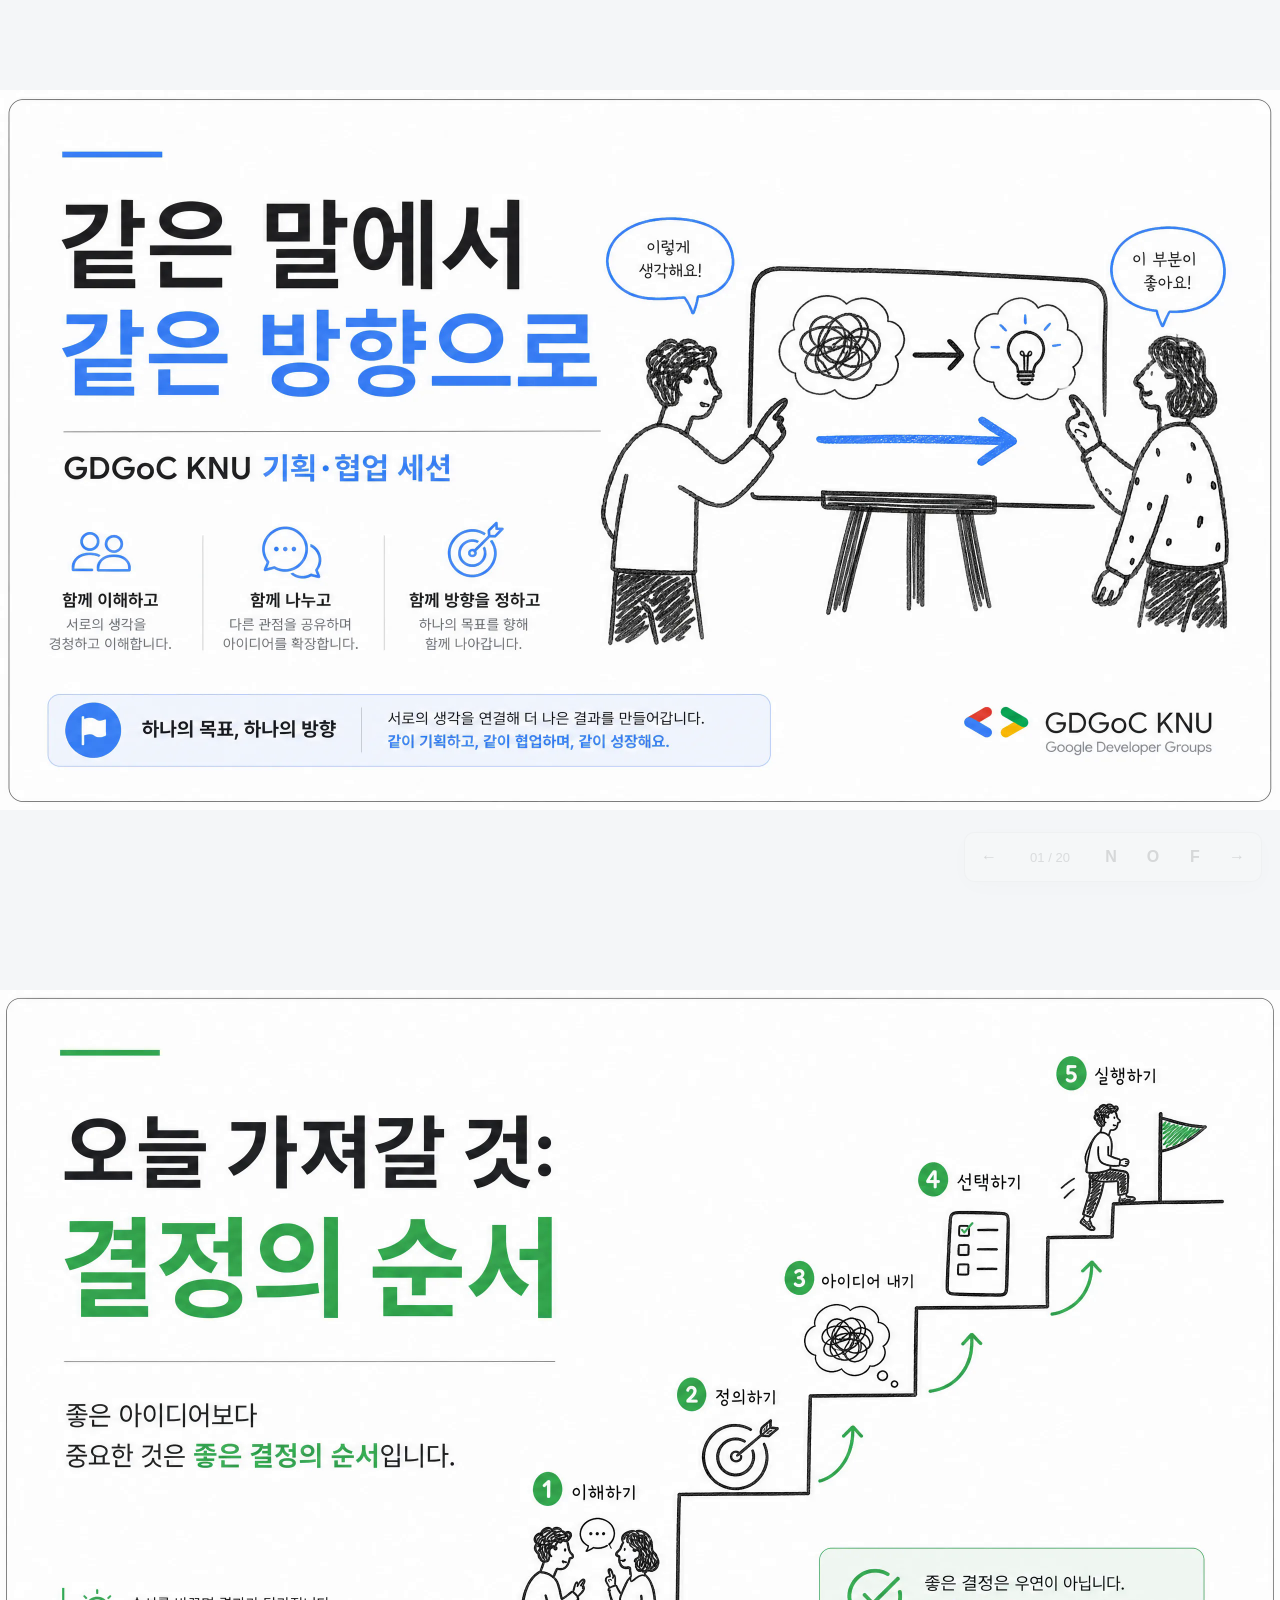
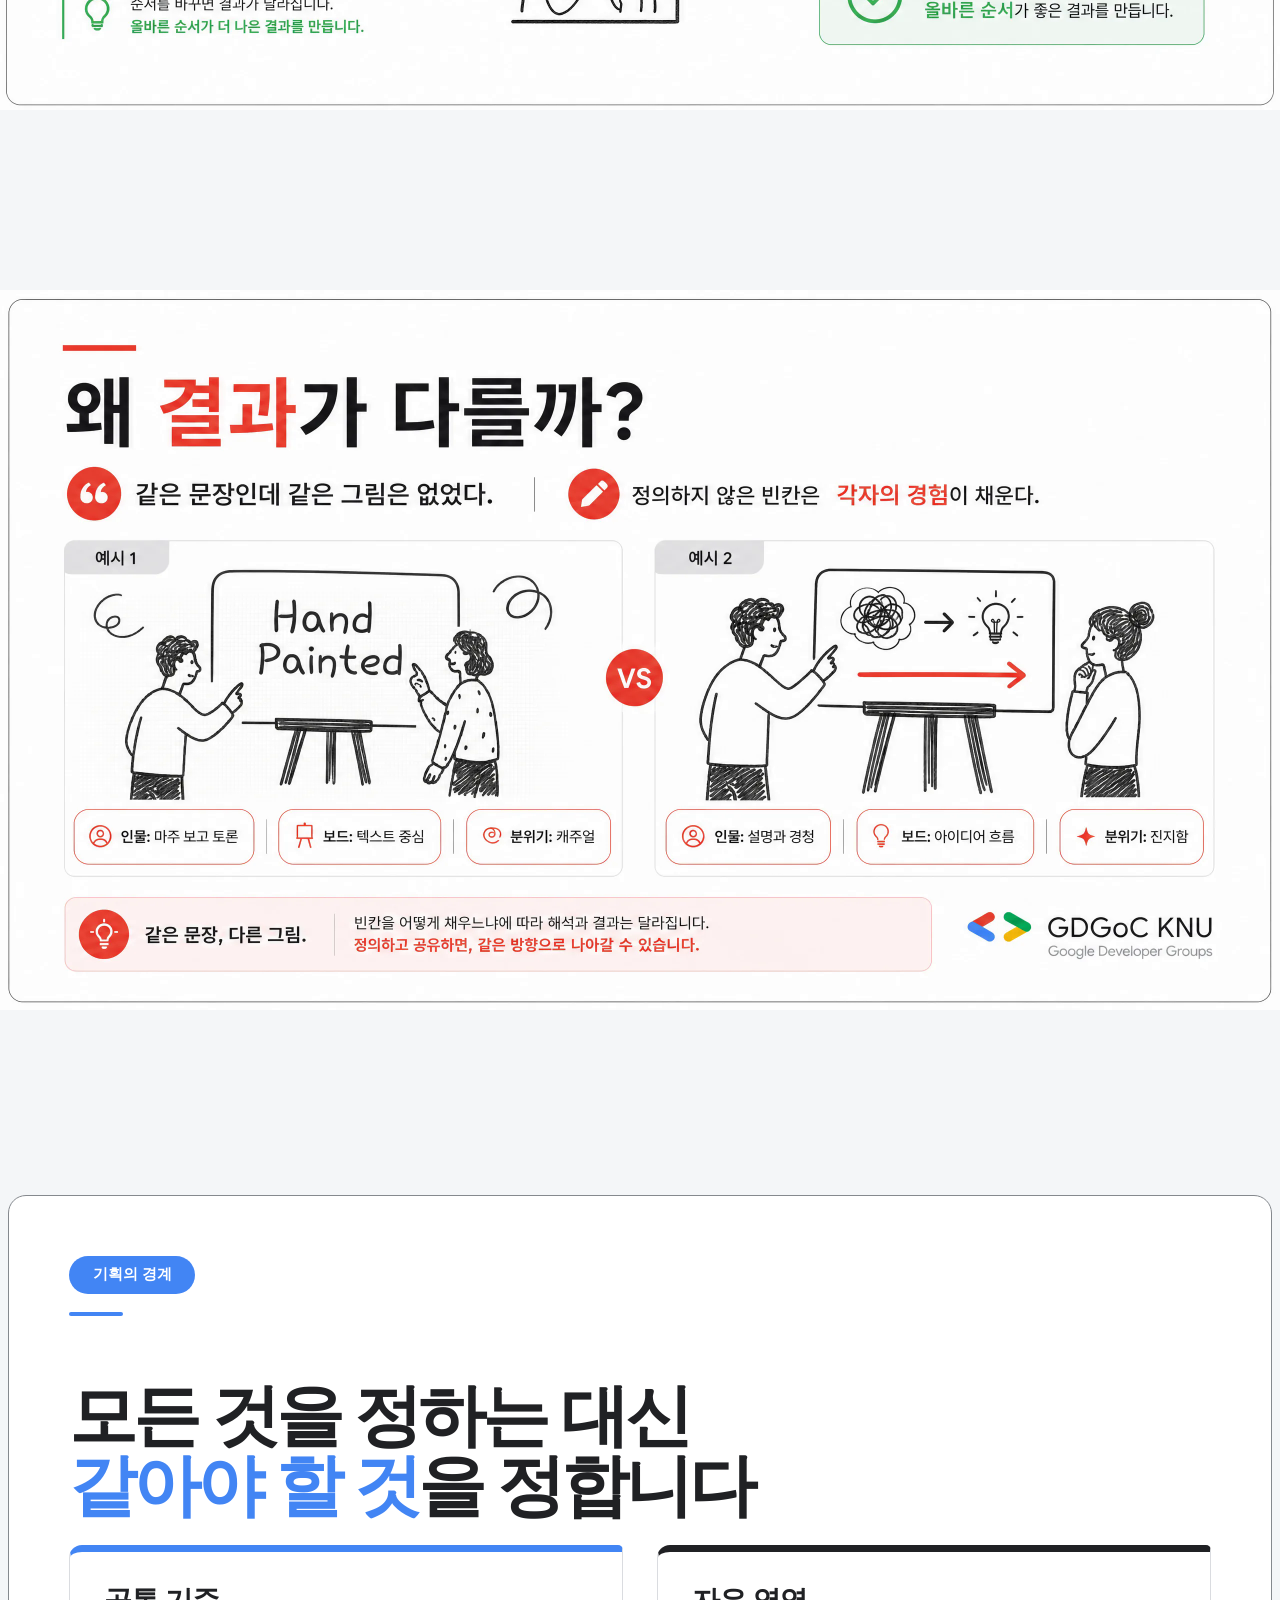
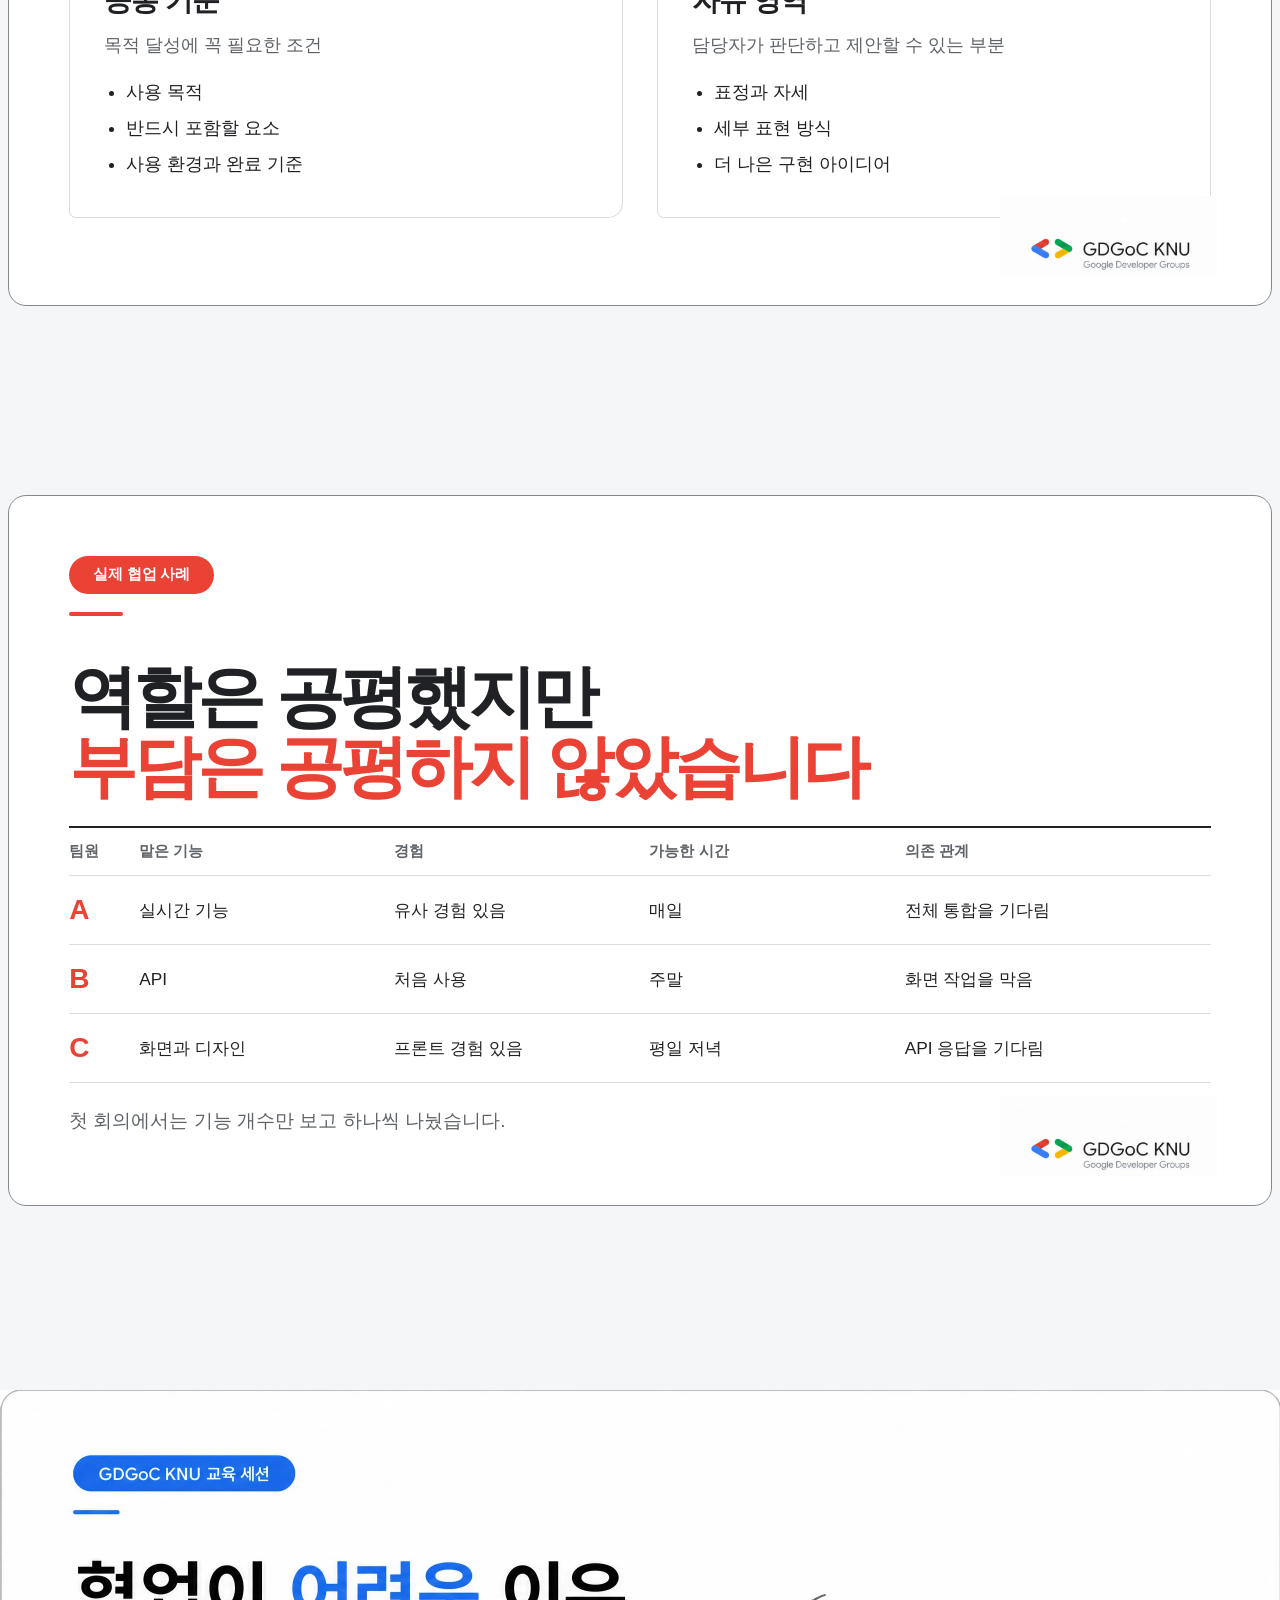
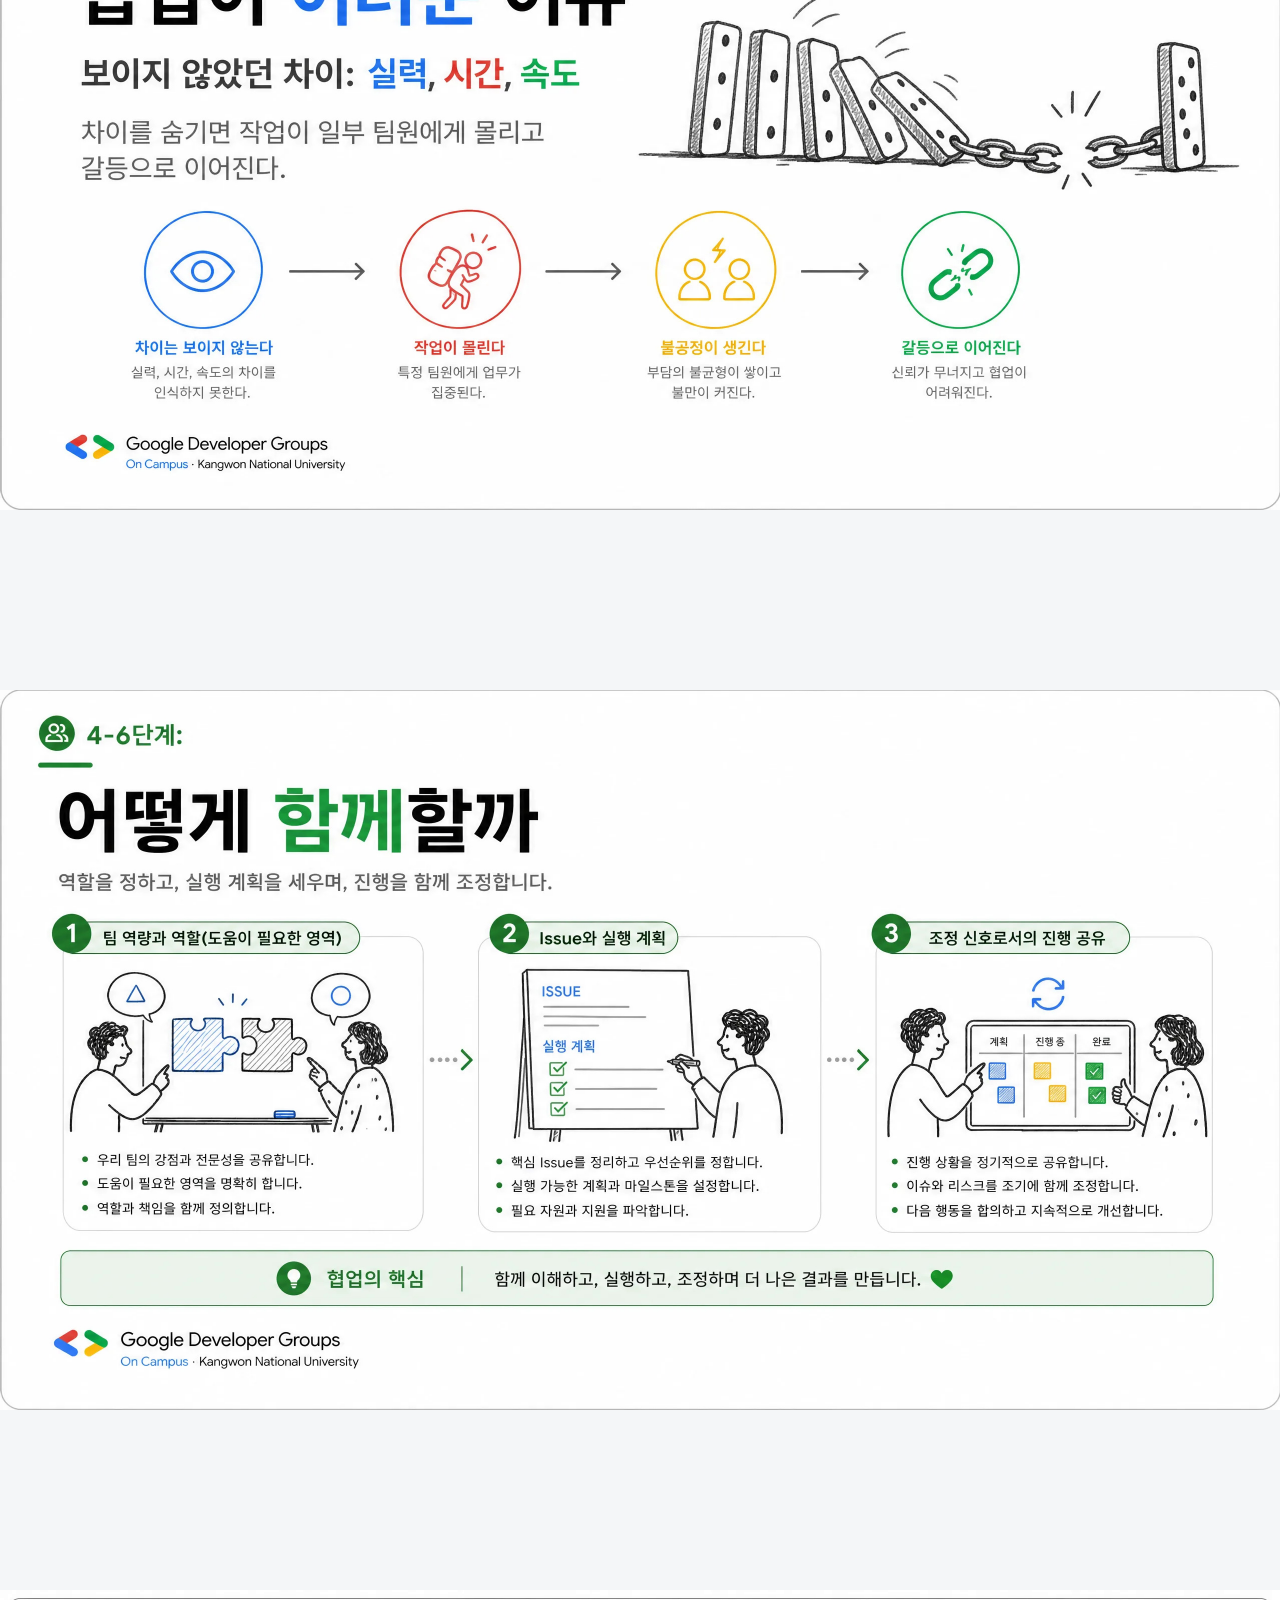
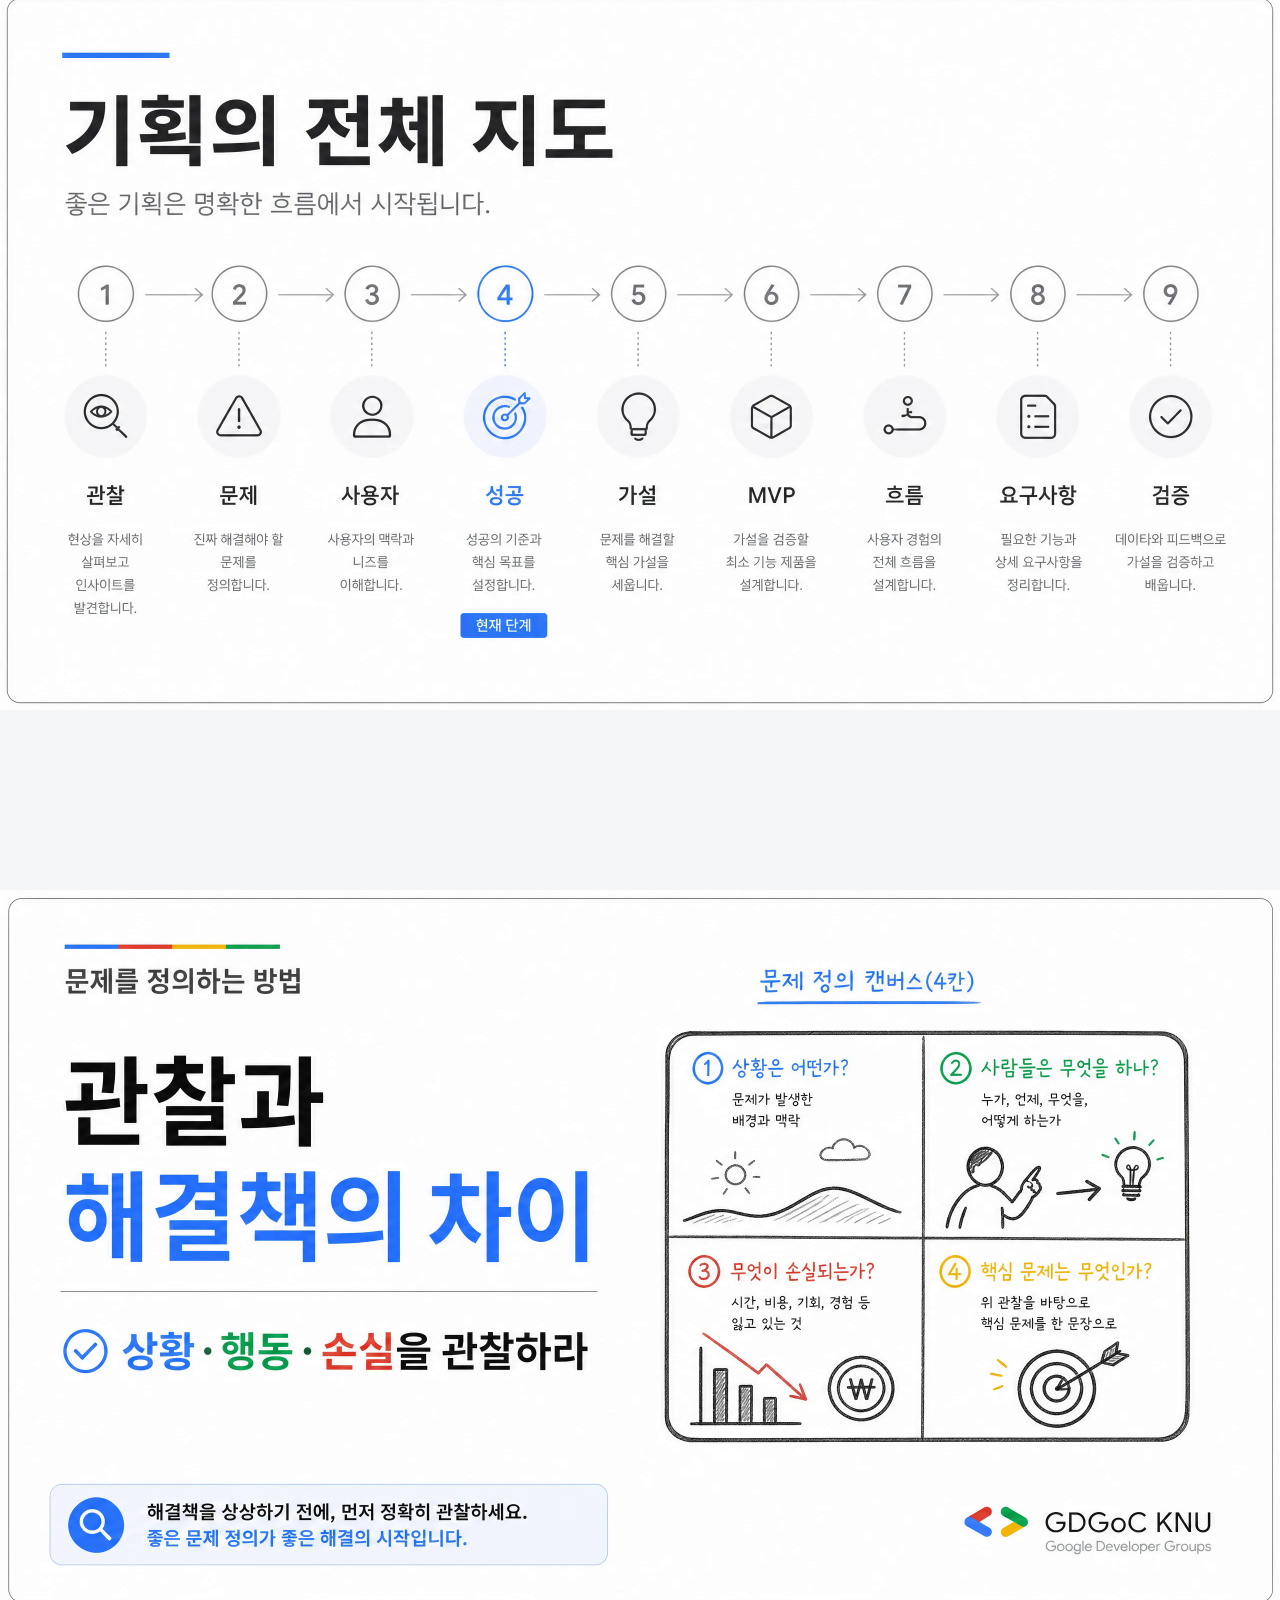
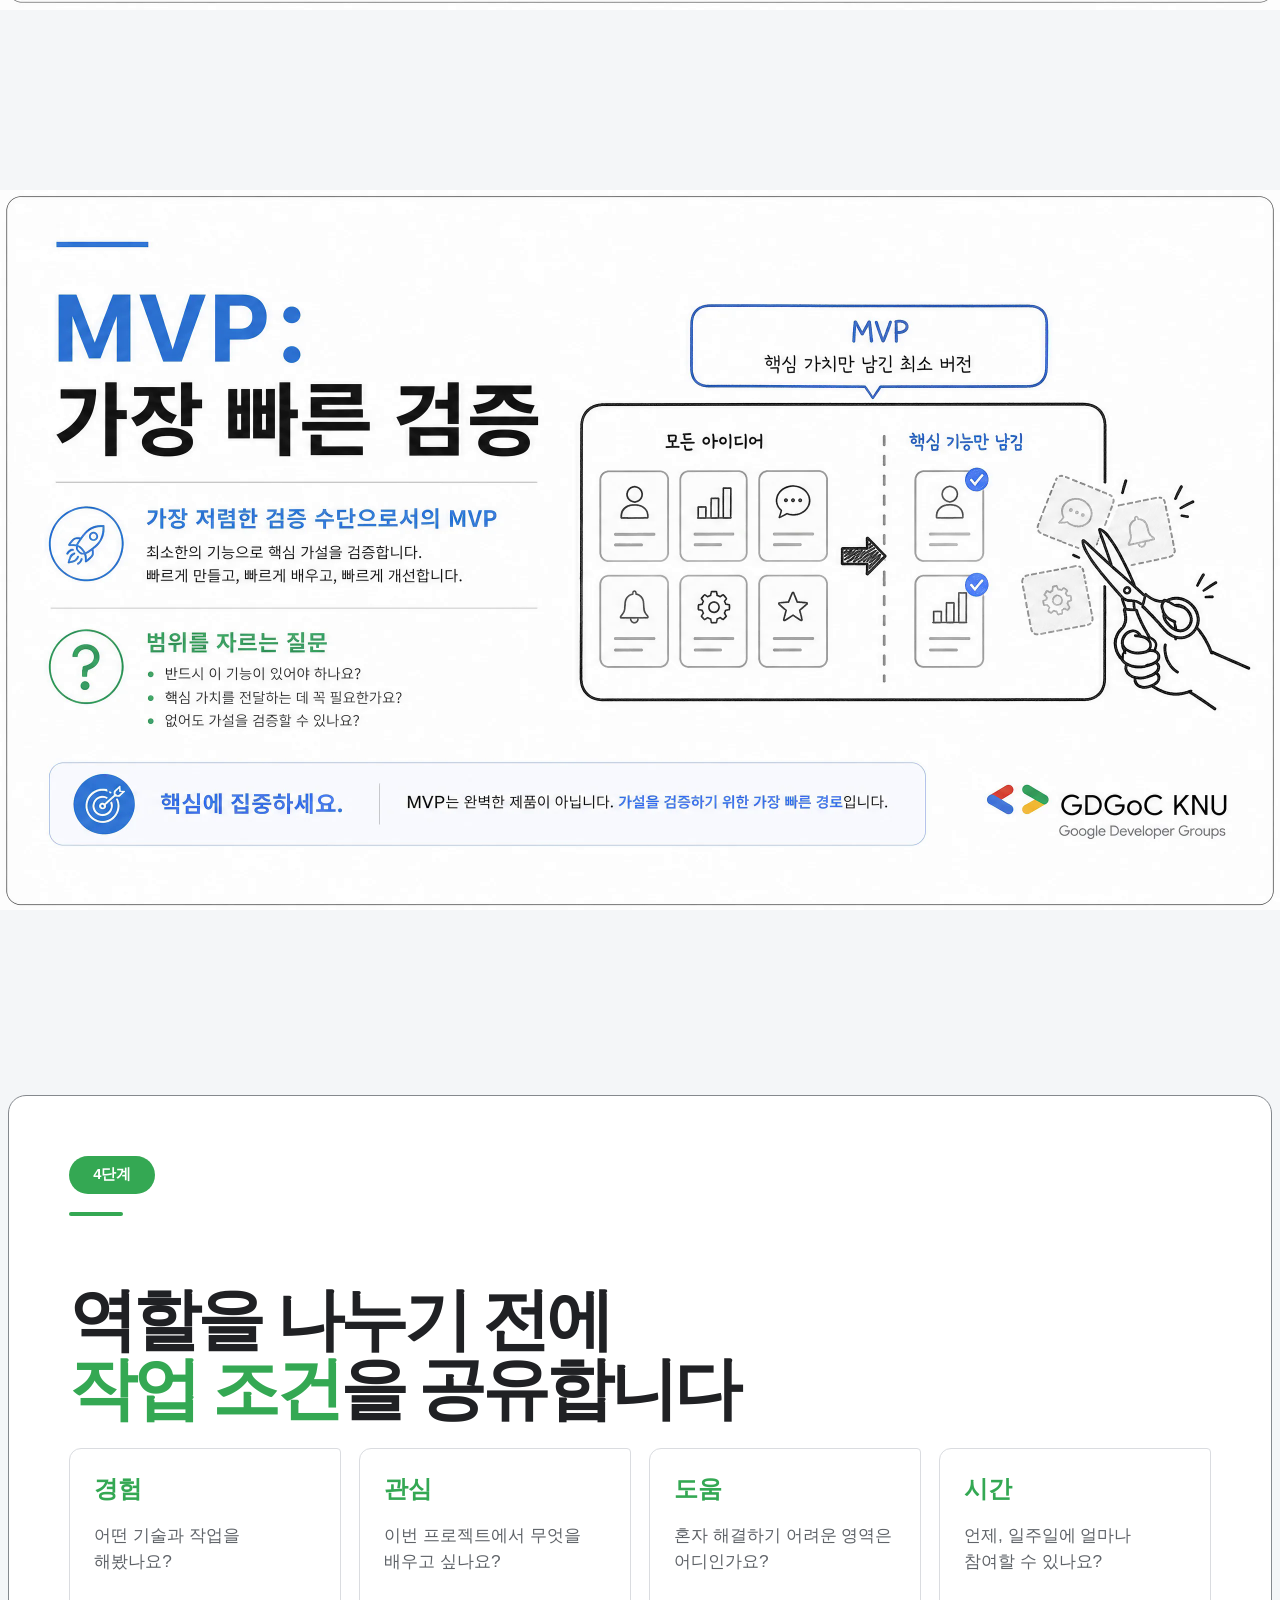
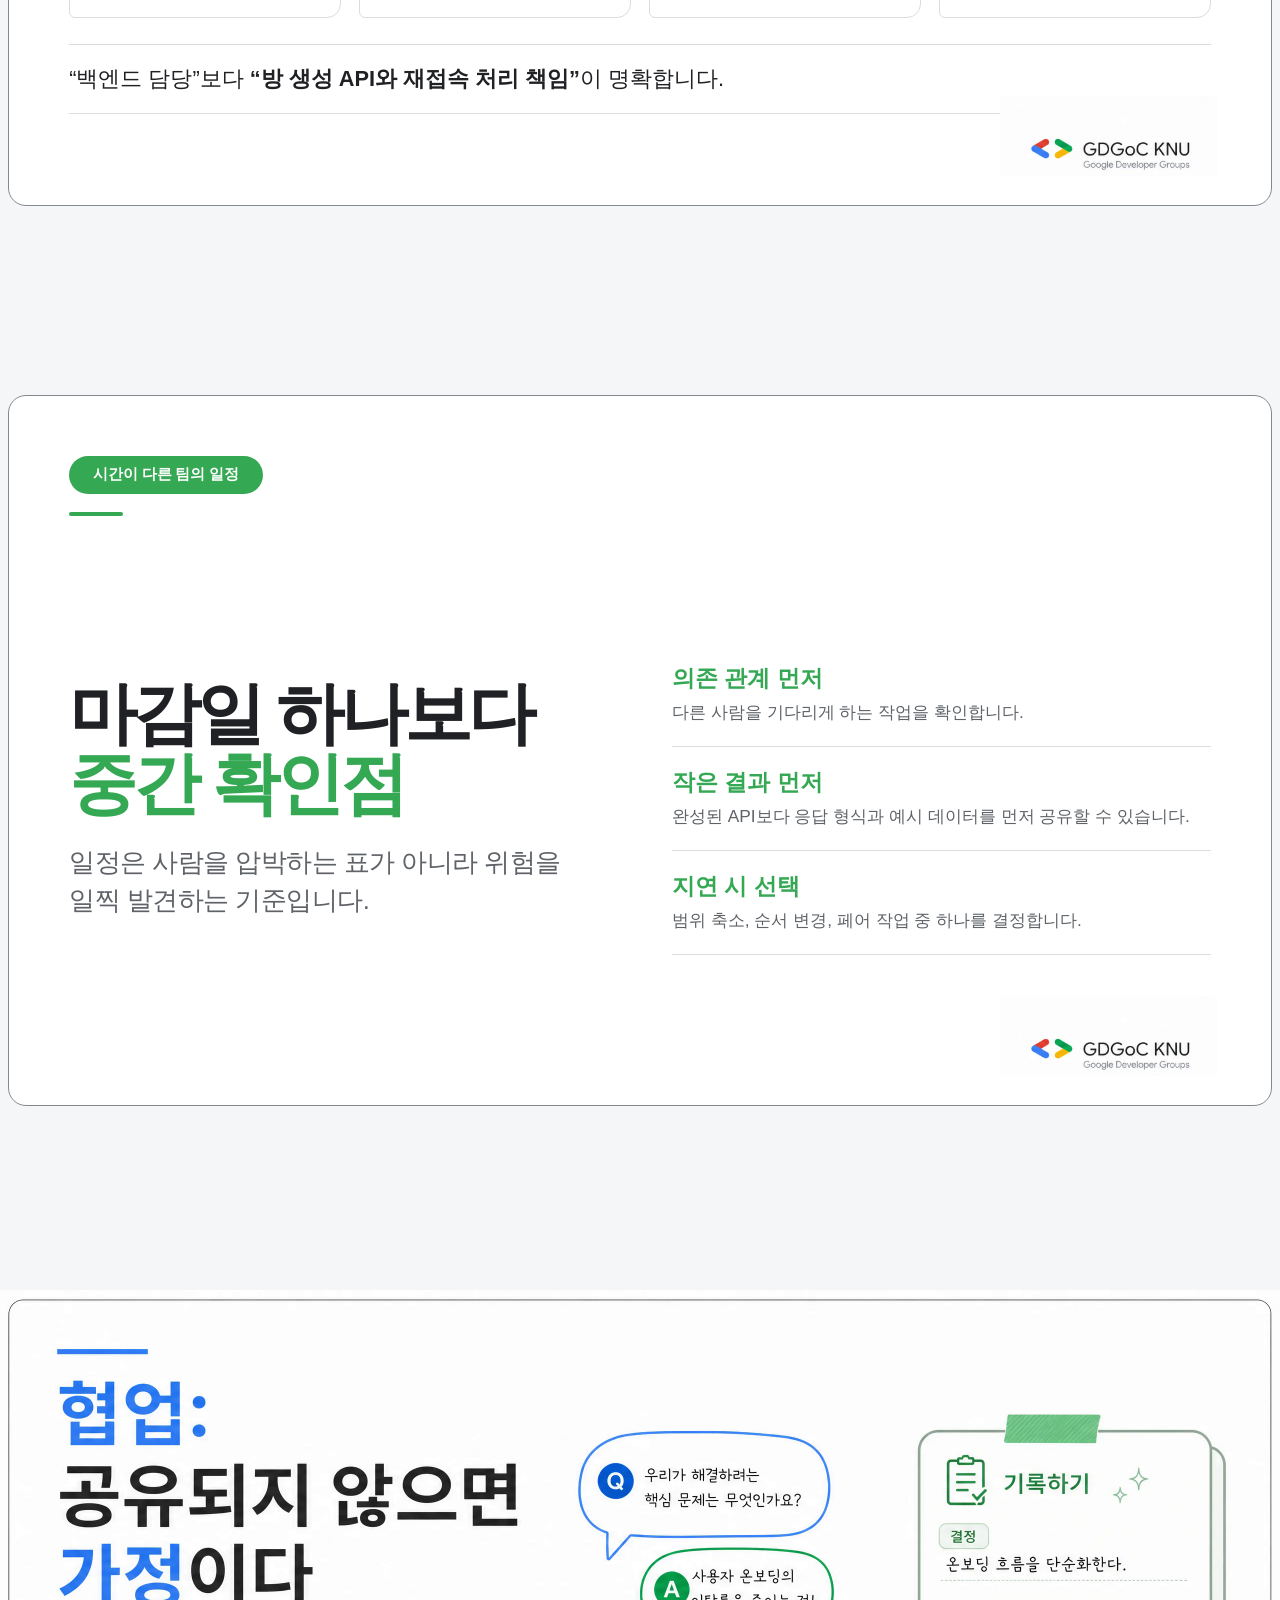
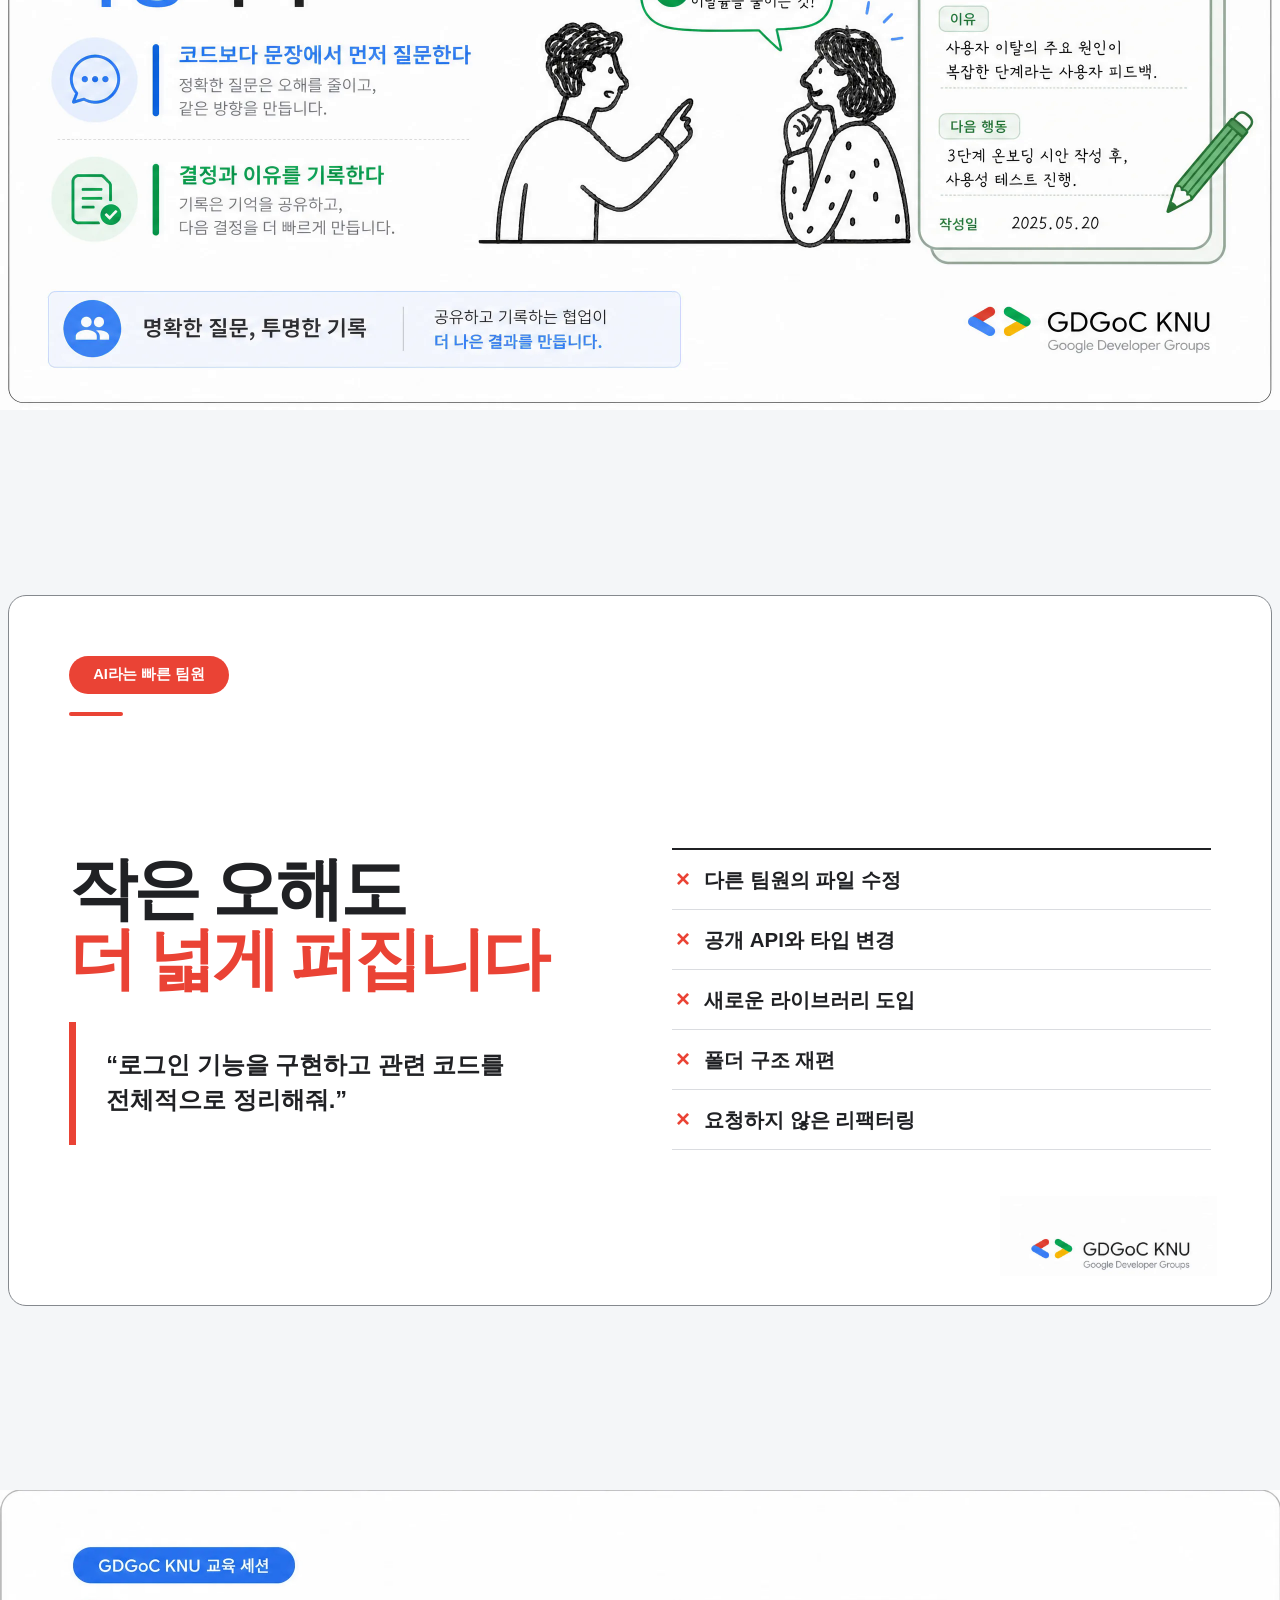
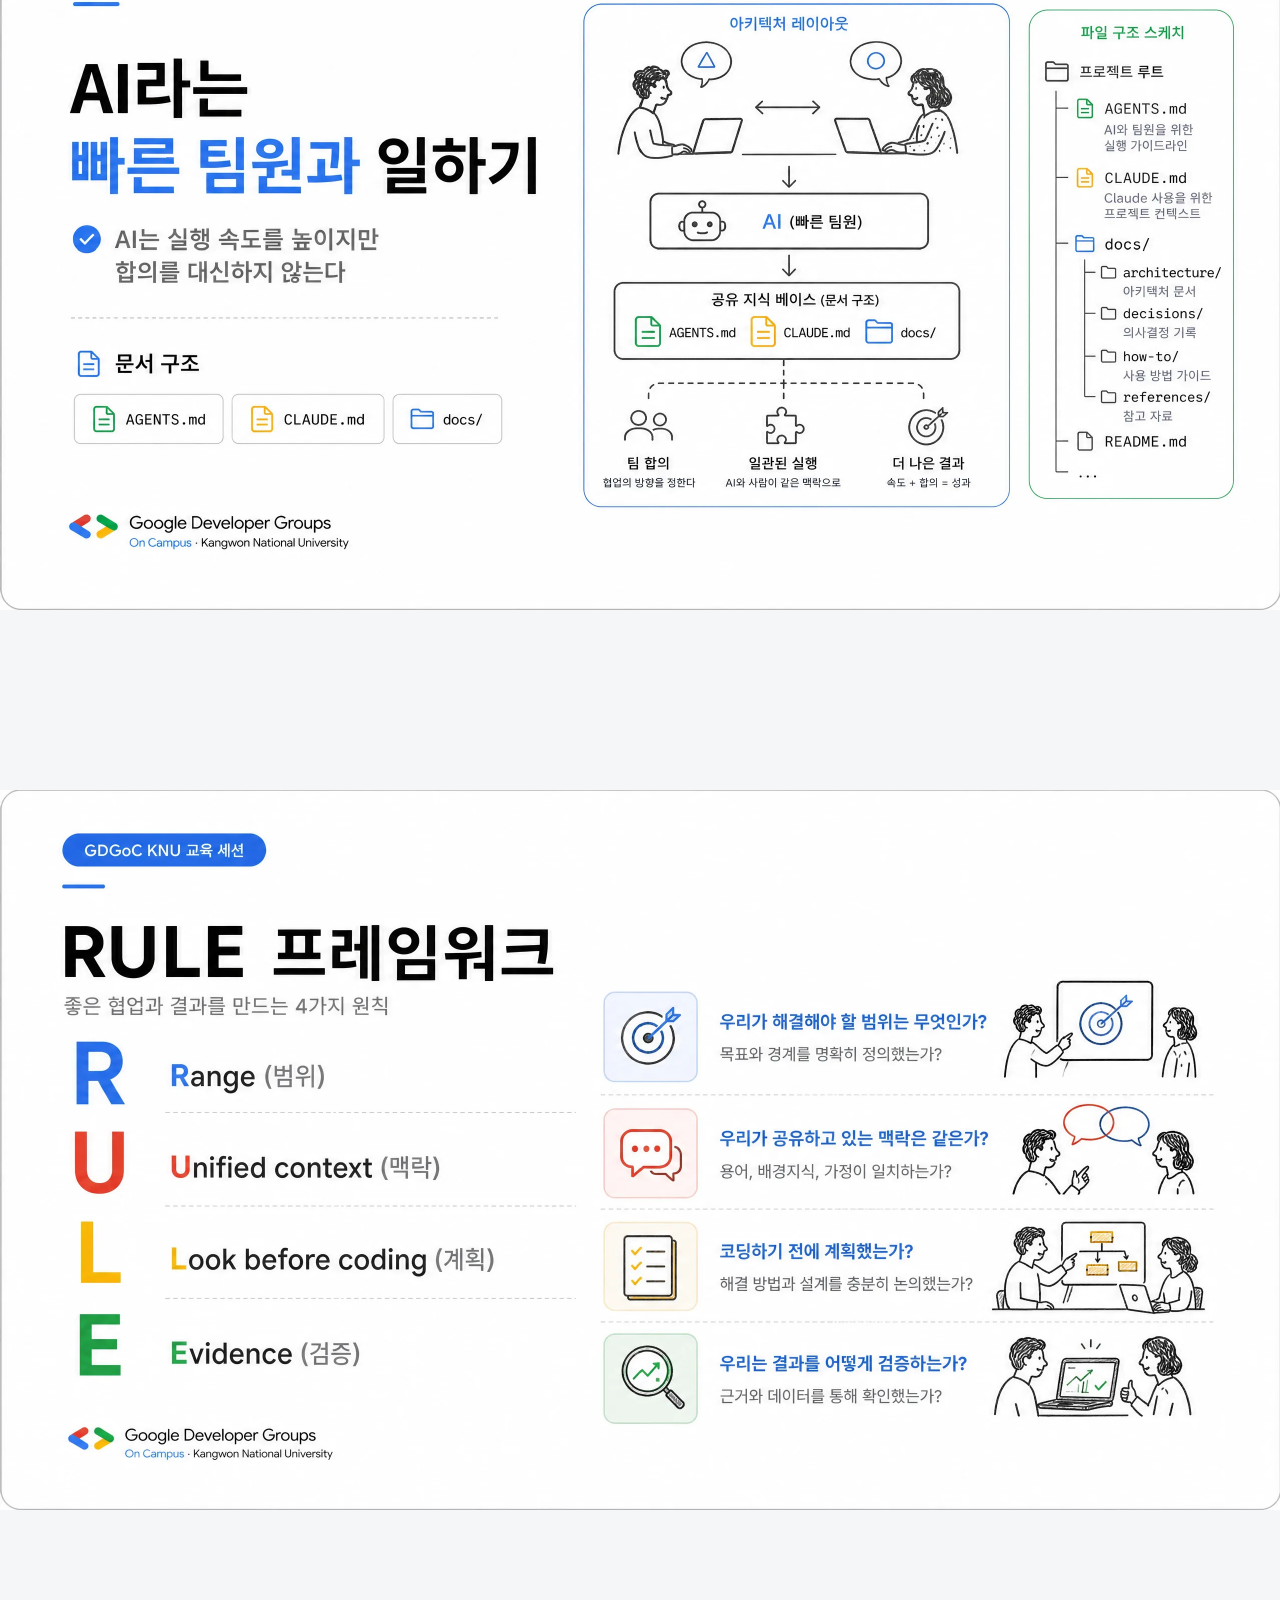
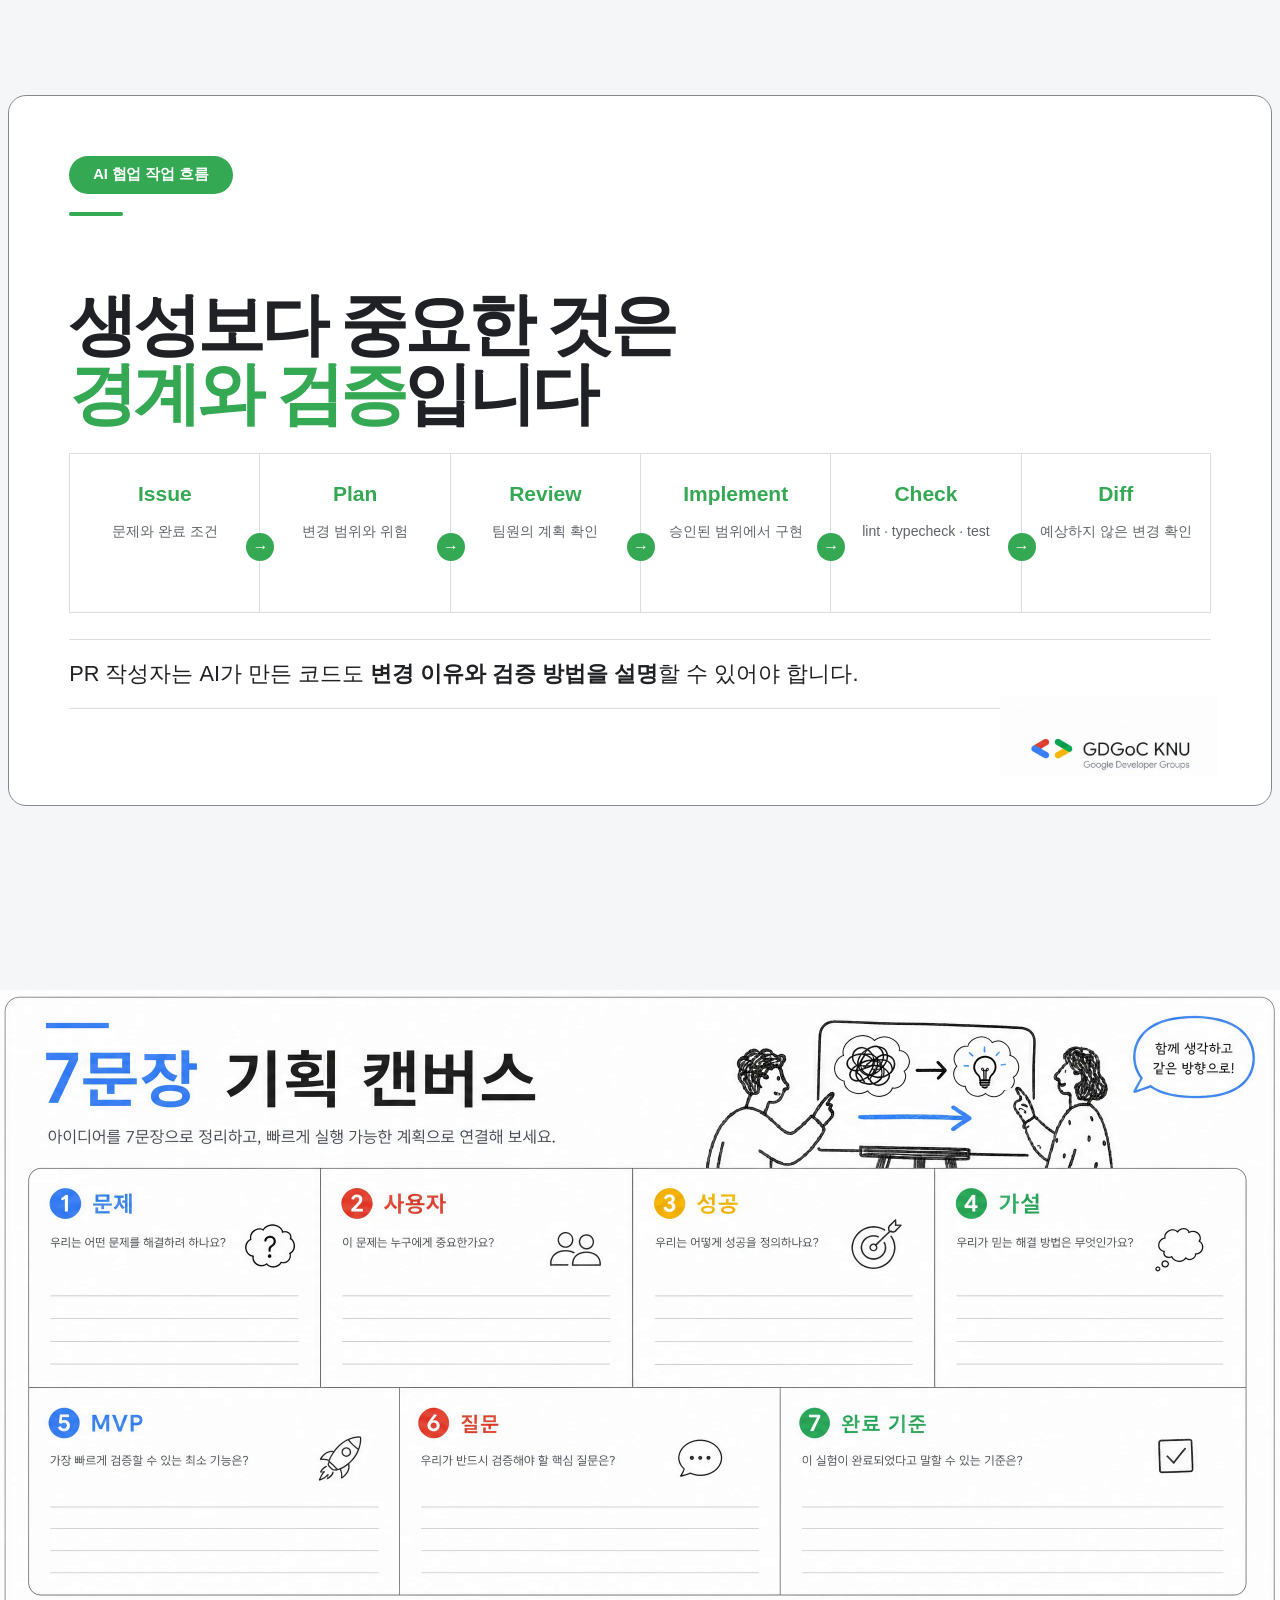
==== GDGoC-Planning-Collaboration/index.html @ 32c815d7 "docs(presentation): 기획과 협업 세션 발표자료를 추가 변경 내용: - 20장 구성의 GDGoC KNU 기획·협업 HTML 발표자료와 디자인 자산을 추가 - 40분 " ====
<!doctype html>
<html lang="ko">
<head>
  <meta charset="utf-8">
  <meta name="viewport" content="width=device-width, initial-scale=1">
  <meta name="theme-color" content="#f4f6f8">
  <meta name="description" content="GDGoC KNU 신입 부원을 위한 기획·협업 교육 자료">
  <title>같이 만든다는 것은 같이 이해하는 것 · GDGoC KNU</title>
  <link rel="stylesheet" href="presentation-2026.css?v=3">
</head>
<body>
  <div class="progress" aria-hidden="true"><i id="progressBar"></i></div>

  <main class="deck" id="deck">
    <section class="slide cover reference" data-title="표지" data-time="0:00" data-chapter="시작" data-accent="blue">
      <div class="sheet cover-layout">
        <img class="reference-art" src="assets/session-reference/cover.png" alt="" aria-hidden="true">
        <div class="cover-copy">
          <p class="tag">GDGoC KNU 교육 세션</p>
          <span class="accent-rule"></span>
          <h1>같이 만든다는 것은<br>같이 <em>이해</em>하는 것</h1>
          <p class="lead">같은 목표를 함께 이해하고 실행하는 방법</p>
          <div class="cover-outcomes" aria-label="교육 목표">
            <span>프로젝트 시작 순서</span>
            <span>협업 조정 방법</span>
            <span>AI 협업 규칙</span>
          </div>
        </div>
        <img class="hero-art" src="assets/team-sketch.svg" alt="두 사람이 보드 앞에서 서로의 생각을 맞추는 손그림">
        <aside class="speaker-note">오늘은 기획 문서를 잘 쓰는 법보다, 서로 다른 사람이 같은 목표를 이해하고 실행하려면 무엇을 합의해야 하는지 살펴봅니다.</aside>
      </div>
    </section>

    <section class="slide reference" data-title="오늘 가져갈 것" data-time="0:40" data-chapter="시작" data-accent="green">
      <div class="sheet">
        <img class="reference-art" src="assets/session-reference/intro.png" alt="" aria-hidden="true">
        <header class="slide-head"><p class="tag">GDGoC KNU 교육 세션</p><span class="accent-rule"></span></header>
        <div class="content two-col">
          <div>
            <h2>오늘의<br>도착점</h2>
            <p class="lead">프로젝트가 흔들릴 때 사람을 탓하기 전에 무엇을 확인해야 하는지 배웁니다.</p>
          </div>
          <ol class="number-list">
            <li><b>프로젝트 시작 순서</b><span>문제부터 완료 기준까지 결정합니다.</span></li>
            <li><b>협업 조정법</b><span>서로 다른 실력과 시간을 계획에 반영합니다.</span></li>
            <li><b>AI 협업 규칙</b><span>변경 범위와 검증 근거를 팀의 언어로 남깁니다.</span></li>
          </ol>
        </div>
        <aside class="speaker-note">오늘 가져갈 것은 세 가지입니다. 프로젝트를 시작하는 순서, 서로 다른 실력과 시간을 조정하는 방법, AI가 팀의 합의를 따르게 만드는 규칙입니다.</aside>
      </div>
    </section>

    <section class="slide reference" data-title="같은 문장, 다른 결과" data-time="2:00" data-chapter="문제 인식" data-accent="red">
      <div class="sheet">
        <img class="reference-art" src="assets/session-reference/game_result.png" alt="" aria-hidden="true">
        <aside class="speaker-note">같은 문장을 들어도 사람마다 인물의 자세, 보드의 내용, 대화 분위기를 다르게 상상합니다. 프로젝트에서도 정의하지 않은 빈칸은 각자의 경험이 채웁니다. 결과가 어긋났다면 먼저 같은 정보를 보고 있었는지 확인해야 합니다.</aside>
      </div>
    </section>

    <section class="slide" data-title="공통 기준과 자유 영역" data-time="4:00" data-chapter="문제 인식" data-accent="blue">
      <div class="sheet">
        <header class="slide-head"><p class="tag">기획의 경계</p><span class="accent-rule"></span></header>
        <div class="content">
          <h2>모든 것을 정하는 대신<br><em>같아야 할 것</em>을 정합니다</h2>
          <div class="contrast-layout">
            <article class="outlined blue-line"><h3>공통 기준</h3><p>목적 달성에 꼭 필요한 조건</p><ul><li>사용 목적</li><li>반드시 포함할 요소</li><li>사용 환경과 완료 기준</li></ul></article>
            <article class="outlined neutral-line"><h3>자유 영역</h3><p>담당자가 판단하고 제안할 수 있는 부분</p><ul><li>표정과 자세</li><li>세부 표현 방식</li><li>더 나은 구현 아이디어</li></ul></article>
          </div>
        </div>
        <aside class="speaker-note">기획은 모든 선택을 통제하는 일이 아닙니다. 반드시 같아야 하는 기준과 자유롭게 달라도 되는 영역을 구분합니다.</aside>
      </div>
    </section>

    <section class="slide" data-title="한 팀의 시작" data-time="5:40" data-chapter="실패와 회복" data-accent="red">
      <div class="sheet">
        <header class="slide-head"><p class="tag">실제 협업 사례</p><span class="accent-rule"></span></header>
        <div class="content">
          <h2>역할은 공평했지만<br><em>부담은 공평하지 않았습니다</em></h2>
          <div class="team-table" role="table" aria-label="팀원별 상황">
            <div class="team-row head"><span>팀원</span><span>맡은 기능</span><span>경험</span><span>가능한 시간</span><span>의존 관계</span></div>
            <div class="team-row"><b>A</b><span>실시간 기능</span><span>유사 경험 있음</span><span>매일</span><span>전체 통합을 기다림</span></div>
            <div class="team-row"><b>B</b><span>API</span><span>처음 사용</span><span>주말</span><span>화면 작업을 막음</span></div>
            <div class="team-row"><b>C</b><span>화면과 디자인</span><span>프론트 경험 있음</span><span>평일 저녁</span><span>API 응답을 기다림</span></div>
          </div>
          <p class="caption">첫 회의에서는 기능 개수만 보고 하나씩 나눴습니다.</p>
        </div>
        <aside class="speaker-note">팀은 기능을 하나씩 나누며 공평하다고 생각했습니다. 하지만 난이도, 경험, 가능한 시간, 작업 사이의 의존 관계를 확인하지 않았습니다.</aside>
      </div>
    </section>

    <section class="slide reference" data-title="협업이 어려운 이유" data-time="7:30" data-chapter="실패와 회복" data-accent="blue">
      <div class="sheet">
        <img class="reference-art" src="assets/session-reference/collaboration-failure-pdf.png" alt="" aria-hidden="true">
        <header class="slide-head"><p class="tag">실패의 구조</p><span class="accent-rule"></span></header>
        <div class="content">
          <h2>보이지 않던 차이가<br><em>과부하와 미완성</em>으로 이어졌습니다</h2>
          <ol class="cause-chain">
            <li><b>차이를 확인하지 않음</b><span>실력, 시간, 속도, 의존 관계가 보이지 않았습니다.</span></li>
            <li><b>작업이 늦어짐</b><span>다른 기능도 함께 멈췄습니다.</span></li>
            <li><b>빠른 팀원이 대신함</b><span>작업과 결정이 한 사람에게 몰렸습니다.</span></li>
            <li><b>갈등과 미완성</b><span>완료 기준이 달라 통합되지 않았습니다.</span></li>
          </ol>
        </div>
        <aside class="speaker-note">갈등은 갑자기 생기지 않았습니다. 늦은 공유와 반복되는 대리 작업, 서로 다른 완료 기준이 감정적 갈등으로 이어졌습니다.</aside>
      </div>
    </section>

    <section class="slide reference" data-title="어떻게 함께할까" data-time="9:30" data-chapter="실패와 회복" data-accent="green">
      <div class="sheet">
        <img class="reference-art" src="assets/session-reference/collaboration-recovery-pdf.png" alt="" aria-hidden="true">
        <header class="slide-head"><p class="tag">같은 사람, 다른 운영 방식</p><span class="accent-rule"></span></header>
        <div class="content">
          <h2>사람이 바뀐 것이 아니라<br><em>정보가 보이기 시작했습니다</em></h2>
          <div class="before-after">
            <article><small>BEFORE</small><h3>기능부터 분배</h3><p>각자의 상황과 막힘을 늦게 발견했습니다.</p></article>
            <article><small>AFTER</small><h3>차이부터 공유</h3><p>가능한 시간과 도움이 필요한 영역을 먼저 말했습니다.</p></article>
            <article><small>AFTER</small><h3>목표를 하나로</h3><p>이번 주에 반드시 동작할 사용자 흐름을 정했습니다.</p></article>
            <article><small>AFTER</small><h3>막힘을 먼저 공유</h3><p>범위, 순서, 지원 방식을 일찍 조정했습니다.</p></article>
          </div>
        </div>
        <aside class="speaker-note">같은 팀이 회복합니다. 가능한 시간과 도움이 필요한 부분을 공개하고, 공통 목표와 완료 기준을 맞추며, 막힌 일을 먼저 공유합니다.</aside>
      </div>
    </section>

    <section class="slide reference" data-title="기획의 전체 지도" data-time="11:30" data-chapter="실행 방법" data-accent="blue">
      <div class="sheet">
        <img class="reference-art" src="assets/session-reference/planning_map.png" alt="" aria-hidden="true">
        <header class="slide-head"><p class="tag">프로젝트 운영 지도</p><span class="accent-rule"></span></header>
        <div class="content">
          <h2>계획을 계속 고치는<br><em>여섯 단계</em></h2>
          <ol class="six-steps">
            <li><b>01</b><span>문제와 목표</span></li>
            <li><b>02</b><span>성공 기준과 범위</span></li>
            <li><b>03</b><span>흐름과 요구사항</span></li>
            <li><b>04</b><span>팀 역량과 역할</span></li>
            <li><b>05</b><span>Issue와 실행 계획</span></li>
            <li><b>06</b><span>진행 공유와 완료</span></li>
          </ol>
          <p class="caption">새로운 사실을 발견하면 앞 단계의 결정도 다시 고칩니다.</p>
        </div>
        <aside class="speaker-note">여섯 단계는 한 번 쓰고 끝나는 직선 과정이 아닙니다. 진행 중 새로운 정보를 발견하면 앞의 결정을 수정합니다.</aside>
      </div>
    </section>

    <section class="slide reference" data-title="관찰과 문제 정의" data-time="13:20" data-chapter="실행 방법" data-accent="blue">
      <div class="sheet">
        <img class="reference-art" src="assets/session-reference/problem_definition.png" alt="" aria-hidden="true">
        <header class="slide-head"><p class="tag">1–2단계</p><span class="accent-rule"></span></header>
        <div class="content split-story">
          <div>
            <h2>무엇을 만들까 전에<br><em>무엇을 바꿀까</em></h2>
            <blockquote>신입 부원은 첫 프로젝트에서 역할과 질문 방식을 몰라 대화를 시작하지 못한다.</blockquote>
          </div>
          <div class="stacked-notes">
            <article><small>목표</small><p>첫 회의 안에 모든 팀원이 자신의 역할과 첫 작업을 설명한다.</p></article>
            <article><small>성공 기준</small><p>모든 팀원이 자신이 맡은 결과물과 필요한 도움을 말할 수 있다.</p></article>
            <article><small>이번 범위</small><p>역할 합의와 첫 작업 배정까지 확인한다.</p></article>
          </div>
        </div>
        <aside class="speaker-note">문제는 해결책 이름 없이 씁니다. 성공은 기능 개수가 아니라 사용자 행동이나 상태 변화로 정하고, 이를 확인하는 데 필요한 범위만 남깁니다.</aside>
      </div>
    </section>

    <section class="slide reference" data-title="가장 빠른 검증, MVP" data-time="15:40" data-chapter="실행 방법" data-accent="blue">
      <div class="sheet">
        <img class="reference-art" src="assets/session-reference/mvp_scope.png" alt="" aria-hidden="true">
        <header class="slide-head"><p class="tag">3단계</p><span class="accent-rule"></span></header>
        <div class="content">
          <h2>핵심 가설을 확인하는<br><em>가장 작은 범위</em></h2>
          <div class="requirement-box">
            <small>MVP를 정하는 질문</small>
            <p>이 기능이 없어도 핵심 가설을 검증할 수 있는가? 그렇다면 이번 범위에서 제외합니다.</p>
          </div>
          <div class="state-row"><span>문제</span><span>가설</span><span>핵심 흐름</span><span>검증</span><span>학습</span></div>
        </div>
        <aside class="speaker-note">MVP는 기능이 적은 완성품이 아니라 핵심 가설을 가장 저렴하고 빠르게 확인하는 수단입니다. 기능마다 이것이 없어도 가설을 검증할 수 있는지 질문하며 범위를 줄입니다.</aside>
      </div>
    </section>

    <section class="slide" data-title="팀 역량과 역할" data-time="18:20" data-chapter="실행 방법" data-accent="green">
      <div class="sheet">
        <header class="slide-head"><p class="tag">4단계</p><span class="accent-rule"></span></header>
        <div class="content">
          <h2>역할을 나누기 전에<br><em>작업 조건</em>을 공유합니다</h2>
          <div class="question-grid">
            <article><b>경험</b><p>어떤 기술과 작업을 해봤나요?</p></article>
            <article><b>관심</b><p>이번 프로젝트에서 무엇을 배우고 싶나요?</p></article>
            <article><b>도움</b><p>혼자 해결하기 어려운 영역은 어디인가요?</p></article>
            <article><b>시간</b><p>언제, 일주일에 얼마나 참여할 수 있나요?</p></article>
          </div>
          <p class="statement">“백엔드 담당”보다 <strong>“방 생성 API와 재접속 처리 책임”</strong>이 명확합니다.</p>
        </div>
        <aside class="speaker-note">실력 공개는 등급을 매기기 위한 것이 아닙니다. 필요한 지원과 검토를 계획하기 위한 정보입니다. 역할은 직함보다 결과물의 소유권으로 씁니다.</aside>
      </div>
    </section>

    <section class="slide" data-title="속도와 일정의 조율" data-time="20:40" data-chapter="실행 방법" data-accent="green">
      <div class="sheet">
        <header class="slide-head"><p class="tag">시간이 다른 팀의 일정</p><span class="accent-rule"></span></header>
        <div class="content schedule-layout">
          <div>
            <h2>마감일 하나보다<br><em>중간 확인점</em></h2>
            <p class="lead">일정은 사람을 압박하는 표가 아니라 위험을 일찍 발견하는 기준입니다.</p>
          </div>
          <ol class="checkpoint-list">
            <li><b>의존 관계 먼저</b><span>다른 사람을 기다리게 하는 작업을 확인합니다.</span></li>
            <li><b>작은 결과 먼저</b><span>완성된 API보다 응답 형식과 예시 데이터를 먼저 공유할 수 있습니다.</span></li>
            <li><b>지연 시 선택</b><span>범위 축소, 순서 변경, 페어 작업 중 하나를 결정합니다.</span></li>
          </ol>
        </div>
        <aside class="speaker-note">모든 사람에게 같은 날짜를 주는 것만으로는 부족합니다. 의존 작업과 중간 확인점을 정하고, 지연되면 범위와 지원 방식을 조정합니다.</aside>
      </div>
    </section>

    <section class="slide reference" data-title="결정과 이유를 기록하기" data-time="23:00" data-chapter="실행 방법" data-accent="green">
      <div class="sheet">
        <img class="reference-art" src="assets/session-reference/collaboration.png" alt="" aria-hidden="true">
        <header class="slide-head"><p class="tag">5–6단계</p><span class="accent-rule"></span></header>
        <div class="content">
          <h2>작업은 Issue에서 시작하고<br><em>계획은 팀이 함께 봅니다</em></h2>
          <div class="document-flow">
            <article><small>ISSUE</small><h3>왜, 어디까지</h3><p>문제 · 범위 · 담당자 · 의존 관계 · 완료 조건</p></article>
            <article><small>DOCS / PLANS</small><h3>어떻게, 무엇으로 확인할지</h3><p>변경 파일 · 구현 순서 · 위험 · 테스트 · 리뷰 결정</p></article>
            <article><small>CHECK-IN</small><h3>무엇이 달라졌는지</h3><p>현재 상태 · 막힘 · 필요한 도움 · 다음 확인 시점</p></article>
          </div>
        </div>
        <aside class="speaker-note">Issue는 문제와 완료 조건을 정의합니다. 세부 구현 계획은 docs/plans에 두고 팀원이 구현 전에 방향을 확인합니다. 진행 공유에서는 완료한 일보다 막힌 일과 변경을 먼저 봅니다.</aside>
      </div>
    </section>

    <section class="slide" data-title="규칙 없는 AI 작업" data-time="25:20" data-chapter="AI 협업" data-accent="red">
      <div class="sheet">
        <header class="slide-head"><p class="tag">AI라는 빠른 팀원</p><span class="accent-rule"></span></header>
        <div class="content ai-risk-layout">
          <div>
            <h2>작은 오해도<br><em>더 넓게 퍼집니다</em></h2>
            <blockquote class="prompt-quote">“로그인 기능을 구현하고 관련 코드를 전체적으로 정리해줘.”</blockquote>
          </div>
          <ul class="risk-list">
            <li>다른 팀원의 파일 수정</li>
            <li>공개 API와 타입 변경</li>
            <li>새로운 라이브러리 도입</li>
            <li>폴더 구조 재편</li>
            <li>요청하지 않은 리팩터링</li>
          </ul>
        </div>
        <aside class="speaker-note">AI는 관련 코드의 범위를 넓게 해석할 수 있습니다. 각 변경이 합리적으로 보여도 팀의 계획과 충돌하면 통합 비용이 커집니다.</aside>
      </div>
    </section>

    <section class="slide reference" data-title="AI라는 빠른 팀원과 일하기" data-time="27:50" data-chapter="AI 협업" data-accent="blue">
      <div class="sheet">
        <img class="reference-art" src="assets/session-reference/ai-collaboration-pdf.png" alt="" aria-hidden="true">
        <header class="slide-head"><p class="tag">공유 지식 구조</p><span class="accent-rule"></span></header>
        <div class="content docs-layout">
          <div>
            <h2>도구는 달라도<br><em>팀 규칙은 하나</em></h2>
            <p class="lead"><code>AGENTS.md</code>와 <code>CLAUDE.md</code>는 공통 문서를 안내하는 짧은 진입점으로 사용합니다.</p>
          </div>
          <pre class="file-tree" aria-label="권장 문서 구조"><code>AGENTS.md
CLAUDE.md
docs/
├── team/
│   ├── product-goal.md
│   ├── architecture.md
│   ├── coding-convention.md
│   ├── definition-of-done.md
│   └── ai-collaboration.md
└── plans/
    └── issue-123-example.md</code></pre>
        </div>
        <aside class="speaker-note">도구별 파일에 같은 규칙을 복사하면 내용이 갈라집니다. 공통 규칙은 docs/team에 두고 도구 파일은 이를 참조하게 합니다. 문서는 lint, typecheck, 테스트, 리뷰와 함께 사용합니다.</aside>
      </div>
    </section>

    <section class="slide reference" data-title="RULE 프레임워크" data-time="30:20" data-chapter="AI 협업" data-accent="blue">
      <div class="sheet">
        <img class="reference-art" src="assets/session-reference/rule-framework-pdf.png" alt="" aria-hidden="true">
        <header class="slide-head"><p class="tag">AI 작업 전 네 가지 질문</p><span class="accent-rule"></span></header>
        <div class="content rule-layout">
          <h2>RULE</h2>
          <dl class="rule-list">
            <div><dt>R</dt><dd><b>Range</b><span>어디까지 수정할 수 있는가?</span></dd></div>
            <div><dt>U</dt><dd><b>Unified context</b><span>팀의 목표와 규칙을 읽었는가?</span></dd></div>
            <div><dt>L</dt><dd><b>Look before coding</b><span>구현 전에 계획을 검토했는가?</span></dd></div>
            <div><dt>E</dt><dd><b>Evidence</b><span>테스트와 diff로 무엇을 확인했는가?</span></dd></div>
          </dl>
        </div>
        <aside class="speaker-note">프롬프트를 길게 쓰는 것보다 네 가지가 포함됐는지가 중요합니다. 범위, 공통 맥락, 구현 전 계획, 검증 근거입니다.</aside>
      </div>
    </section>

    <section class="slide" data-title="Issue에서 검증까지" data-time="32:40" data-chapter="AI 협업" data-accent="green">
      <div class="sheet">
        <header class="slide-head"><p class="tag">AI 협업 작업 흐름</p><span class="accent-rule"></span></header>
        <div class="content">
          <h2>생성보다 중요한 것은<br><em>경계와 검증</em>입니다</h2>
          <ol class="workflow">
            <li><b>Issue</b><span>문제와 완료 조건</span></li>
            <li><b>Plan</b><span>변경 범위와 위험</span></li>
            <li><b>Review</b><span>팀원의 계획 확인</span></li>
            <li><b>Implement</b><span>승인된 범위에서 구현</span></li>
            <li><b>Check</b><span>lint · typecheck · test</span></li>
            <li><b>Diff</b><span>예상하지 않은 변경 확인</span></li>
          </ol>
          <p class="statement">PR 작성자는 AI가 만든 코드도 <strong>변경 이유와 검증 방법을 설명</strong>할 수 있어야 합니다.</p>
        </div>
        <aside class="speaker-note">AI는 계획을 작성하는 데도 도움을 줄 수 있지만, 팀원의 검토 전에는 구현 범위를 확정하지 않습니다. 마지막 책임은 변경을 제출한 사람에게 있습니다.</aside>
      </div>
    </section>

    <section class="slide reference" data-title="7문장 기획 캔버스" data-time="35:00" data-chapter="적용" data-accent="blue">
      <div class="sheet">
        <img class="reference-art" src="assets/session-reference/canvas_practice.png" alt="" aria-hidden="true">
        <header class="slide-head"><p class="tag">프로젝트 시작 캔버스 1/2</p><span class="accent-rule"></span></header>
        <div class="content">
          <h2>무엇을 만들지<br><em>함께 정의합니다</em></h2>
          <ol class="canvas-list">
            <li><b>문제</b><span>우리가 해결하려는 문제는 무엇인가?</span></li>
            <li><b>사용자</b><span>누구의 어떤 상황을 바꾸려는가?</span></li>
            <li><b>성공</b><span>어떤 행동이나 상태로 성공을 확인할 것인가?</span></li>
            <li><b>범위</b><span>이번 마감에 반드시 동작해야 하는 흐름은 무엇인가?</span></li>
            <li><b>요구사항</b><span>정상, 오류, 완료 상태는 어떻게 동작하는가?</span></li>
          </ol>
        </div>
        <aside class="speaker-note">처음부터 완벽한 답을 쓸 필요는 없습니다. 모르는 부분이 보이면 다음에 조사하거나 질문해야 할 항목이 생긴 것입니다.</aside>
      </div>
    </section>

    <section class="slide" data-title="협업 캔버스" data-time="37:20" data-chapter="적용" data-accent="green">
      <div class="sheet">
        <header class="slide-head"><p class="tag">프로젝트 시작 캔버스 2/2</p><span class="accent-rule"></span></header>
        <div class="content">
          <h2>어떻게 함께할지<br><em>미리 합의합니다</em></h2>
          <ol class="canvas-list">
            <li><b>역량과 시간</b><span>가능한 시간과 도움이 필요한 영역은 무엇인가?</span></li>
            <li><b>역할</b><span>누가 어떤 결과물을 책임지고 무엇과 연결되는가?</span></li>
            <li><b>완료 기준</b><span>무엇을 확인하면 끝났다고 말할 수 있는가?</span></li>
            <li><b>기록</b><span>진행 상황과 변경 결정을 어디에 남길 것인가?</span></li>
            <li><b>AI와 검증</b><span>수정 범위와 금지 영역, 검증 근거는 무엇인가?</span></li>
          </ol>
        </div>
        <aside class="speaker-note">사진으로 남기거나 배포할 템플릿에 작성합니다. 팀원이 각자 다른 답을 머릿속에 가진 채 구현을 시작하지 않는 것이 중요합니다.</aside>
      </div>
    </section>

    <section class="slide closing reference" data-title="마무리" data-time="39:20" data-chapter="적용" data-accent="blue">
      <div class="sheet closing-layout">
        <img class="reference-art" src="assets/session-reference/closing.png" alt="" aria-hidden="true">
        <p class="tag">GDGoC KNU 교육 세션</p>
        <span class="accent-rule"></span>
        <h1>함께 이해하는<br><em>첫 질문</em></h1>
        <blockquote>“무엇을 만들까?” 전에<br>“무엇을 함께 이해해야 할까?”</blockquote>
        <p class="closing-line">같이 만든다는 것은 같이 이해하는 과정입니다.</p>
        <aside class="speaker-note">프로젝트의 빈칸을 각자의 경험으로 채우면 같은 목표를 말하면서도 다른 결과를 만듭니다. 다음 프로젝트에서는 무엇을 만들지보다 무엇을 함께 이해해야 하는지 먼저 질문해 주세요.</aside>
      </div>
    </section>
  </main>

  <div class="hud" aria-label="발표 조작">
    <button id="prev" type="button" aria-label="이전 슬라이드">←</button>
    <span id="counter" aria-live="polite">01 / 20</span>
    <button id="notes" type="button" aria-label="발표자 노트 열기">N</button>
    <button id="overview" type="button" aria-label="전체 슬라이드 보기">O</button>
    <button id="fullscreen" type="button" aria-label="전체 화면">F</button>
    <button id="next" type="button" aria-label="다음 슬라이드">→</button>
  </div>

  <dialog id="notesDialog"><header><h3 id="notesTitle">발표자 노트</h3><button type="button" data-close="notesDialog" aria-label="닫기">×</button></header><div id="notesBody"></div></dialog>
  <dialog id="overviewDialog"><header><h3>전체 슬라이드</h3><button type="button" data-close="overviewDialog" aria-label="닫기">×</button></header><div class="overview-grid" id="overviewGrid"></div></dialog>
  <script src="presentation-2026.js?v=5"></script>
</body>
</html>
---- GDGoC-Planning-Collaboration/presentation-2026.css ----
:root {
  --blue: #4285f4;
  --red: #ea4335;
  --yellow: #fbbc05;
  --green: #34a853;
  --ink: #202124;
  --muted: #5f6368;
  --line: #dadce0;
  --paper: #fff;
  --canvas: #f4f6f8;
  --accent: var(--blue);
  --accent-soft: #e8f0fe;
  --font: Pretendard, "Apple SD Gothic Neo", "Noto Sans KR", sans-serif;
  color: var(--ink);
  background: var(--canvas);
  font-family: var(--font);
}

* { box-sizing: border-box; }
html { scroll-snap-type: y mandatory; scroll-behavior: smooth; }
body { margin: 0; overflow-x: hidden; background: var(--canvas); }
button, a { font: inherit; }
button:focus-visible, a:focus-visible { outline: 4px solid var(--blue); outline-offset: 4px; }

.progress { display: none; }
.progress i { display: block; width: 0; height: 100%; background: var(--blue); transition: width 180ms ease; }
.deck { width: 100%; }
.slide {
  --accent: var(--blue);
  --accent-soft: #e8f0fe;
  min-height: 100svh;
  padding: 8px;
  display: grid;
  place-items: center;
  scroll-snap-align: start;
  scroll-snap-stop: always;
}
.slide[data-accent="red"] { --accent: var(--red); --accent-soft: #fce8e6; }
.slide[data-accent="yellow"] { --accent: var(--yellow); --accent-soft: #fff7d6; }
.slide[data-accent="green"] { --accent: var(--green); --accent-soft: #e6f4ea; }

.sheet {
  width: min(calc((100svh - 16px) * 16 / 9), calc(100vw - 16px), 1600px);
  aspect-ratio: 16 / 9;
  padding: clamp(46px, 4.7vw, 76px);
  position: relative;
  overflow: hidden;
  border: 1px solid #85898e;
  border-radius: 18px;
  background: var(--paper);
  display: flex;
  flex-direction: column;
}
.reference { padding: 0; }
.reference .sheet {
  width: min(calc(100svh * 16 / 9), 100vw, 1600px);
  padding: 0;
  border: 0;
  border-radius: 0;
  background: #fff;
}
.reference-art {
  position: absolute;
  z-index: 20;
  inset: 0;
  width: 100%;
  height: 100%;
  display: block;
  object-fit: cover;
  border-radius: 0;
}
.reference .sheet::after { display: none; }
.sheet::after {
  content: "";
  position: absolute;
  right: clamp(34px, 4.2vw, 68px);
  bottom: clamp(18px, 2.2vw, 34px);
  width: clamp(170px, 17vw, 285px);
  aspect-ratio: 680 / 250;
  background: url("assets/session-reference/gdgoc-knu-logo.png") center / contain no-repeat;
}
.slide-head { flex: 0 0 auto; }
.tag {
  display: inline-flex;
  width: max-content;
  margin: 0;
  padding: 9px 24px 10px;
  border-radius: 999px;
  background: var(--accent);
  color: var(--ink);
  font-size: clamp(13px, 1.15vw, 19px);
  font-weight: 750;
  letter-spacing: -.01em;
}
.slide[data-accent="blue"] .tag, .slide[data-accent="green"] .tag, .slide[data-accent="red"] .tag { color: #fff; }
.accent-rule { display: block; width: 54px; height: 4px; margin-top: 18px; background: var(--accent); border-radius: 8px; }
.content { flex: 1; min-height: 0; padding-top: clamp(28px, 3vw, 48px); display: flex; flex-direction: column; justify-content: center; }

h1, h2, h3, p, blockquote { margin-top: 0; word-break: keep-all; }
h1, h2 { margin-bottom: 24px; letter-spacing: -.06em; line-height: 1.03; }
h1 { font-size: clamp(58px, 6.3vw, 104px); font-weight: 900; }
h2 { font-size: clamp(48px, 5.3vw, 84px); font-weight: 900; }
h3 { margin-bottom: 12px; font-size: clamp(23px, 2.2vw, 34px); letter-spacing: -.035em; }
em { color: var(--accent); font-style: normal; }
.lead { margin-bottom: 0; color: var(--muted); font-size: clamp(20px, 2vw, 31px); line-height: 1.5; letter-spacing: -.02em; }
.caption { margin: 24px 0 0; color: var(--muted); font-size: clamp(17px, 1.5vw, 23px); line-height: 1.5; }
.statement { margin: 26px 0 0; padding: 18px 0; border-block: 1px solid var(--line); font-size: clamp(19px, 1.7vw, 27px); line-height: 1.45; }

.cover .sheet::after, .closing .sheet::after { display: none; }
.cover-layout { display: grid; grid-template-columns: 1.05fr .95fr; align-items: center; }
.cover-copy { z-index: 1; }
.cover h1 { margin-top: 44px; }
.cover-outcomes { display: flex; gap: 0; margin-top: 42px; border-top: 1px solid var(--line); }
.cover-outcomes span { padding: 18px 24px 0 0; margin-right: 24px; border-right: 1px solid var(--line); font-size: clamp(15px, 1.35vw, 21px); font-weight: 700; }
.cover-outcomes span:last-child { border-right: 0; }
.hero-art { width: 100%; max-height: 74%; object-fit: contain; }

.two-col { display: grid; grid-template-columns: .9fr 1.1fr; gap: 80px; align-items: center; }
.number-list { margin: 0; padding: 0; list-style: none; counter-reset: item; }
.number-list li { counter-increment: item; display: grid; grid-template-columns: 70px 1fr; padding: 22px 0; border-bottom: 1px solid var(--line); }
.number-list li::before { content: "0" counter(item); color: var(--accent); font-size: clamp(32px, 3vw, 48px); font-weight: 800; }
.number-list b { display: block; font-size: clamp(24px, 2.1vw, 34px); }
.number-list span { grid-column: 2; color: var(--muted); font-size: clamp(16px, 1.35vw, 21px); }

.stacked-notes small, .document-flow small, .before-after small, .requirement-box small { color: var(--accent); font-weight: 850; letter-spacing: .05em; }
.outlined p, .outlined li, .before-after p, .document-flow p { color: var(--muted); font-size: clamp(16px, 1.4vw, 22px); line-height: 1.55; }

.team-table { border-top: 2px solid var(--ink); }

.contrast-layout { display: grid; grid-template-columns: 1fr 1fr; gap: 34px; }
.outlined { padding: 30px 34px; border: 1px solid var(--line); border-top: 7px solid var(--accent); border-radius: 13px 5px 15px 7px; }
.neutral-line { border-top-color: var(--ink); }
.outlined ul { margin: 20px 0 0; padding-left: 22px; }
.outlined li { margin: 8px 0; color: var(--ink); }

.team-row { display: grid; grid-template-columns: 70px 1fr 1fr 1fr 1.2fr; align-items: center; min-height: 69px; border-bottom: 1px solid var(--line); font-size: clamp(15px, 1.35vw, 21px); }
.team-row.head { min-height: 48px; color: var(--muted); font-size: 15px; font-weight: 750; }
.team-row b { color: var(--accent); font-size: 28px; }

.cause-chain { display: grid; grid-template-columns: repeat(4, 1fr); gap: 0; margin: 0; padding: 0; list-style: none; counter-reset: chain; }
.cause-chain li { position: relative; min-height: 220px; padding: 78px 28px 24px; border: 1px solid var(--line); border-right: 0; }
.cause-chain li:last-child { border-right: 1px solid var(--line); }
.cause-chain li::before { counter-increment: chain; content: counter(chain); position: absolute; top: 22px; left: 28px; width: 38px; height: 38px; display: grid; place-items: center; border: 2px solid var(--accent); border-radius: 50%; color: var(--accent); font-weight: 850; }
.cause-chain li:not(:last-child)::after { content: "→"; position: absolute; z-index: 2; top: 50%; right: -17px; width: 32px; height: 32px; display: grid; place-items: center; border-radius: 50%; background: var(--accent); color: #fff; }
.cause-chain b { display: block; margin-bottom: 14px; font-size: clamp(20px, 1.8vw, 28px); }
.cause-chain span { color: var(--muted); font-size: clamp(16px, 1.35vw, 21px); line-height: 1.5; }

.before-after { display: grid; grid-template-columns: repeat(2, 1fr); gap: 18px; }
.before-after article { padding: 24px 28px; border: 1px solid var(--line); border-radius: 12px 4px 14px 6px; }
.before-after article:first-child { border-color: color-mix(in srgb, var(--red) 55%, var(--line)); }
.before-after article:first-child small { color: var(--red); }
.before-after h3 { margin-top: 16px; }

.six-steps { display: grid; grid-template-columns: repeat(3, 1fr); gap: 16px; margin: 0; padding: 0; list-style: none; }
.six-steps li { display: grid; grid-template-columns: 52px 1fr; align-items: center; min-height: 88px; padding: 16px 20px; border: 1px solid var(--line); border-radius: 12px 4px 14px 6px; }
.six-steps b { color: var(--accent); font-size: 20px; }
.six-steps span { font-size: clamp(19px, 1.75vw, 27px); font-weight: 800; }

.split-story, .schedule-layout, .ai-risk-layout, .docs-layout { display: grid; grid-template-columns: 1fr 1fr; gap: 64px; align-items: center; }
blockquote { margin: 28px 0 0; padding: 26px 30px; border-left: 7px solid var(--accent); background: var(--accent-soft); font-size: clamp(20px, 1.85vw, 29px); font-weight: 700; line-height: 1.5; }
.stacked-notes { display: grid; gap: 12px; }
.stacked-notes article { padding: 20px 24px; border: 1px solid var(--line); border-radius: 10px 4px 12px 5px; }
.stacked-notes p { margin: 9px 0 0; font-size: clamp(17px, 1.45vw, 22px); line-height: 1.45; }

.requirement-box { padding: 28px 34px; border: 2px solid var(--accent); border-radius: 14px 5px 16px 7px; }
.requirement-box p { margin: 14px 0 0; font-size: clamp(21px, 1.95vw, 30px); font-weight: 700; line-height: 1.48; }
.state-row { display: grid; grid-template-columns: repeat(5, 1fr); gap: 12px; margin-top: 20px; }
.state-row span { padding: 14px; border-bottom: 4px solid var(--accent); background: var(--accent-soft); text-align: center; font-weight: 750; }

.question-grid { display: grid; grid-template-columns: repeat(4, 1fr); gap: 18px; }
.question-grid article { min-height: 170px; padding: 24px; border: 1px solid var(--line); border-radius: 12px 4px 14px 6px; }
.question-grid b { color: var(--accent); font-size: 24px; }
.question-grid p { margin: 18px 0 0; color: var(--muted); font-size: clamp(16px, 1.35vw, 21px); line-height: 1.5; }

.checkpoint-list { margin: 0; padding: 0; list-style: none; }
.checkpoint-list li { padding: 20px 0; border-bottom: 1px solid var(--line); }
.checkpoint-list b { display: block; margin-bottom: 6px; color: var(--accent); font-size: clamp(21px, 1.8vw, 28px); }
.checkpoint-list span { color: var(--muted); font-size: clamp(16px, 1.35vw, 21px); line-height: 1.5; }

.document-flow { display: grid; grid-template-columns: repeat(3, 1fr); gap: 24px; }
.document-flow article { min-height: 230px; padding: 28px; border: 1px solid var(--line); border-radius: 13px 5px 15px 7px; }
.document-flow h3 { margin-top: 28px; }

.prompt-quote { background: #fff; }
.risk-list { margin: 0; padding: 0; list-style: none; border-top: 2px solid var(--ink); }
.risk-list li { padding: 15px 4px; border-bottom: 1px solid var(--line); font-size: clamp(18px, 1.6vw, 25px); font-weight: 750; }
.risk-list li::before { content: "×"; margin-right: 14px; color: var(--accent); font-size: 24px; }

code { font-family: "SFMono-Regular", Menlo, Consolas, monospace; }
.file-tree { margin: 0; padding: 28px 32px; border: 1px solid var(--line); border-left: 7px solid var(--accent); border-radius: 8px; background: #f8f9fa; overflow: hidden; color: var(--ink); font-size: clamp(16px, 1.35vw, 21px); line-height: 1.48; }

.rule-layout { display: grid; grid-template-columns: .55fr 1.45fr; gap: 60px; align-items: center; }
.rule-layout > h2 { margin: 0; color: var(--accent); font-size: clamp(92px, 11vw, 176px); letter-spacing: -.08em; }
.rule-list { margin: 0; }
.rule-list > div { display: grid; grid-template-columns: 70px 1fr; align-items: center; padding: 14px 0; border-bottom: 1px dashed var(--line); }
.rule-list dt { color: var(--accent); font-size: clamp(36px, 3.6vw, 58px); font-weight: 900; }
.rule-list dd { margin: 0; }
.rule-list b { display: block; font-size: clamp(21px, 1.8vw, 28px); }
.rule-list span { color: var(--muted); font-size: clamp(15px, 1.25vw, 20px); }

.workflow { display: grid; grid-template-columns: repeat(6, 1fr); gap: 0; margin: 0; padding: 0; list-style: none; }
.workflow li { position: relative; min-height: 160px; padding: 28px 16px; border: 1px solid var(--line); border-right: 0; text-align: center; }
.workflow li:last-child { border-right: 1px solid var(--line); }
.workflow li:not(:last-child)::after { content: "→"; position: absolute; z-index: 2; top: 50%; right: -15px; width: 28px; height: 28px; display: grid; place-items: center; border-radius: 50%; background: var(--accent); color: #fff; }
.workflow b { display: block; margin-bottom: 16px; color: var(--accent); font-size: 21px; }
.workflow span { color: var(--muted); font-size: clamp(14px, 1.1vw, 18px); line-height: 1.4; }

.canvas-list { display: grid; grid-template-columns: repeat(2, 1fr); gap: 0 38px; margin: 0; padding: 0; list-style: none; counter-reset: canvas; }
.canvas-list li { counter-increment: canvas; display: grid; grid-template-columns: 48px 120px 1fr; align-items: center; min-height: 74px; border-bottom: 1px solid var(--line); }
.canvas-list li::before { content: counter(canvas, decimal-leading-zero); color: var(--accent); font-size: 19px; font-weight: 850; }
.canvas-list b { font-size: clamp(18px, 1.55vw, 24px); }
.canvas-list span { color: var(--muted); font-size: clamp(15px, 1.25vw, 20px); line-height: 1.4; }

.closing .sheet { background: var(--ink); color: #fff; border-color: var(--ink); }
.closing-layout { justify-content: center; padding-right: 40%; }
.closing h1 { margin-top: 42px; }
.closing blockquote { border-color: var(--yellow); background: transparent; color: #fff; }
.closing-line { margin-top: 24px; color: #bdc1c6; font-size: clamp(18px, 1.55vw, 24px); }

.speaker-note { display: none; }
.hud { position: fixed; z-index: 60; right: 18px; bottom: 18px; display: flex; align-items: center; gap: 4px; padding: 5px; border: 1px solid rgba(32,33,36,.2); border-radius: 10px; background: rgba(255,255,255,.94); box-shadow: 0 5px 24px rgba(32,33,36,.12); opacity: .12; transition: opacity 160ms ease; }
.hud:hover, .hud:focus-within { opacity: 1; }
.qa .hud, .qa .progress { display: none !important; }
.hud button { width: 38px; height: 38px; border: 0; border-radius: 7px; background: transparent; cursor: pointer; font-weight: 800; }
.hud button:hover { background: #eef1f4; }
.hud span { min-width: 76px; text-align: center; font-size: 13px; font-variant-numeric: tabular-nums; }
dialog { width: min(90vw, 900px); max-height: 82vh; padding: 0; border: 1px solid var(--line); border-radius: 16px; box-shadow: 0 20px 70px rgba(32,33,36,.25); }
dialog::backdrop { background: rgba(32,33,36,.55); }
dialog header { display: flex; align-items: center; justify-content: space-between; padding: 18px 22px; border-bottom: 1px solid var(--line); }
dialog header h3 { margin: 0; }
dialog header button { width: 38px; height: 38px; border: 0; border-radius: 8px; background: #eef1f4; cursor: pointer; }
#notesBody { padding: 26px; font-size: 20px; line-height: 1.65; }
.overview-grid { display: grid; grid-template-columns: repeat(3, 1fr); gap: 12px; padding: 20px; }
.overview-grid button { min-height: 92px; padding: 14px; border: 1px solid var(--line); border-radius: 8px; background: #fff; text-align: left; cursor: pointer; }
.overview-grid small { display: block; margin-bottom: 8px; color: var(--muted); }
.overview-grid b { font-size: 16px; }
.slide.active .tag, .slide.active .accent-rule, .slide.active h1, .slide.active h2, .slide.active .lead, .slide.active .content > *:not(h2) { animation: enter 420ms cubic-bezier(.2,0,0,1) both; }
.slide.active h1, .slide.active h2 { animation-delay: 70ms; }
.slide.active .content > *:not(h2) { animation-delay: 140ms; }
@keyframes enter { from { opacity: 0; transform: translateY(12px); } to { opacity: 1; transform: none; } }

@media (max-width: 900px) {
  html { scroll-snap-type: none; }
  .slide { min-height: 100svh; padding: 4px; }
  .sheet { width: calc(100vw - 8px); min-height: calc(100svh - 8px); aspect-ratio: auto; padding: 62px 24px 78px; border-radius: 14px; overflow: visible; }
  .reference .sheet { width: 100vw; min-height: 0; aspect-ratio: 16 / 9; padding: 0; overflow: hidden; border-radius: 0; }
  .sheet::after { right: 22px; bottom: 22px; }
  .cover-layout, .two-col, .split-story, .schedule-layout, .ai-risk-layout, .docs-layout, .rule-layout { grid-template-columns: 1fr; gap: 28px; }
  .hero-art { max-height: 300px; }
  .cover-outcomes { flex-direction: column; border-top: 0; }
  .cover-outcomes span { padding: 10px 0; margin: 0; border-right: 0; border-bottom: 1px solid var(--line); }
  .cause-chain, .question-grid, .document-flow, .six-steps, .workflow { grid-template-columns: 1fr; }
  .contrast-layout, .before-after, .canvas-list { grid-template-columns: 1fr; }
  .cause-chain li, .workflow li { min-height: 0; border-right: 1px solid var(--line); border-bottom: 0; }
  .cause-chain li:last-child, .workflow li:last-child { border-bottom: 1px solid var(--line); }
  .cause-chain li:not(:last-child)::after, .workflow li:not(:last-child)::after { content: "↓"; top: auto; right: 18px; bottom: -15px; }
  .team-table { overflow-x: auto; }
  .team-row { min-width: 760px; }
  .state-row { grid-template-columns: 1fr 1fr; }
  .canvas-list li { grid-template-columns: 44px 110px 1fr; }
  .closing-layout { padding-right: 24px; }
  .overview-grid { grid-template-columns: 1fr; }
}

@media (prefers-reduced-motion: reduce) {
  html { scroll-behavior: auto; }
  *, *::before, *::after { animation: none !important; transition: none !important; }
}

@media print {
  .progress, .hud, dialog { display: none !important; }
  .slide { min-height: 0; height: 100vh; padding: 0; break-after: page; }
  .sheet { width: 100%; height: 100%; aspect-ratio: 16 / 9; border: 0; border-radius: 0; }
}
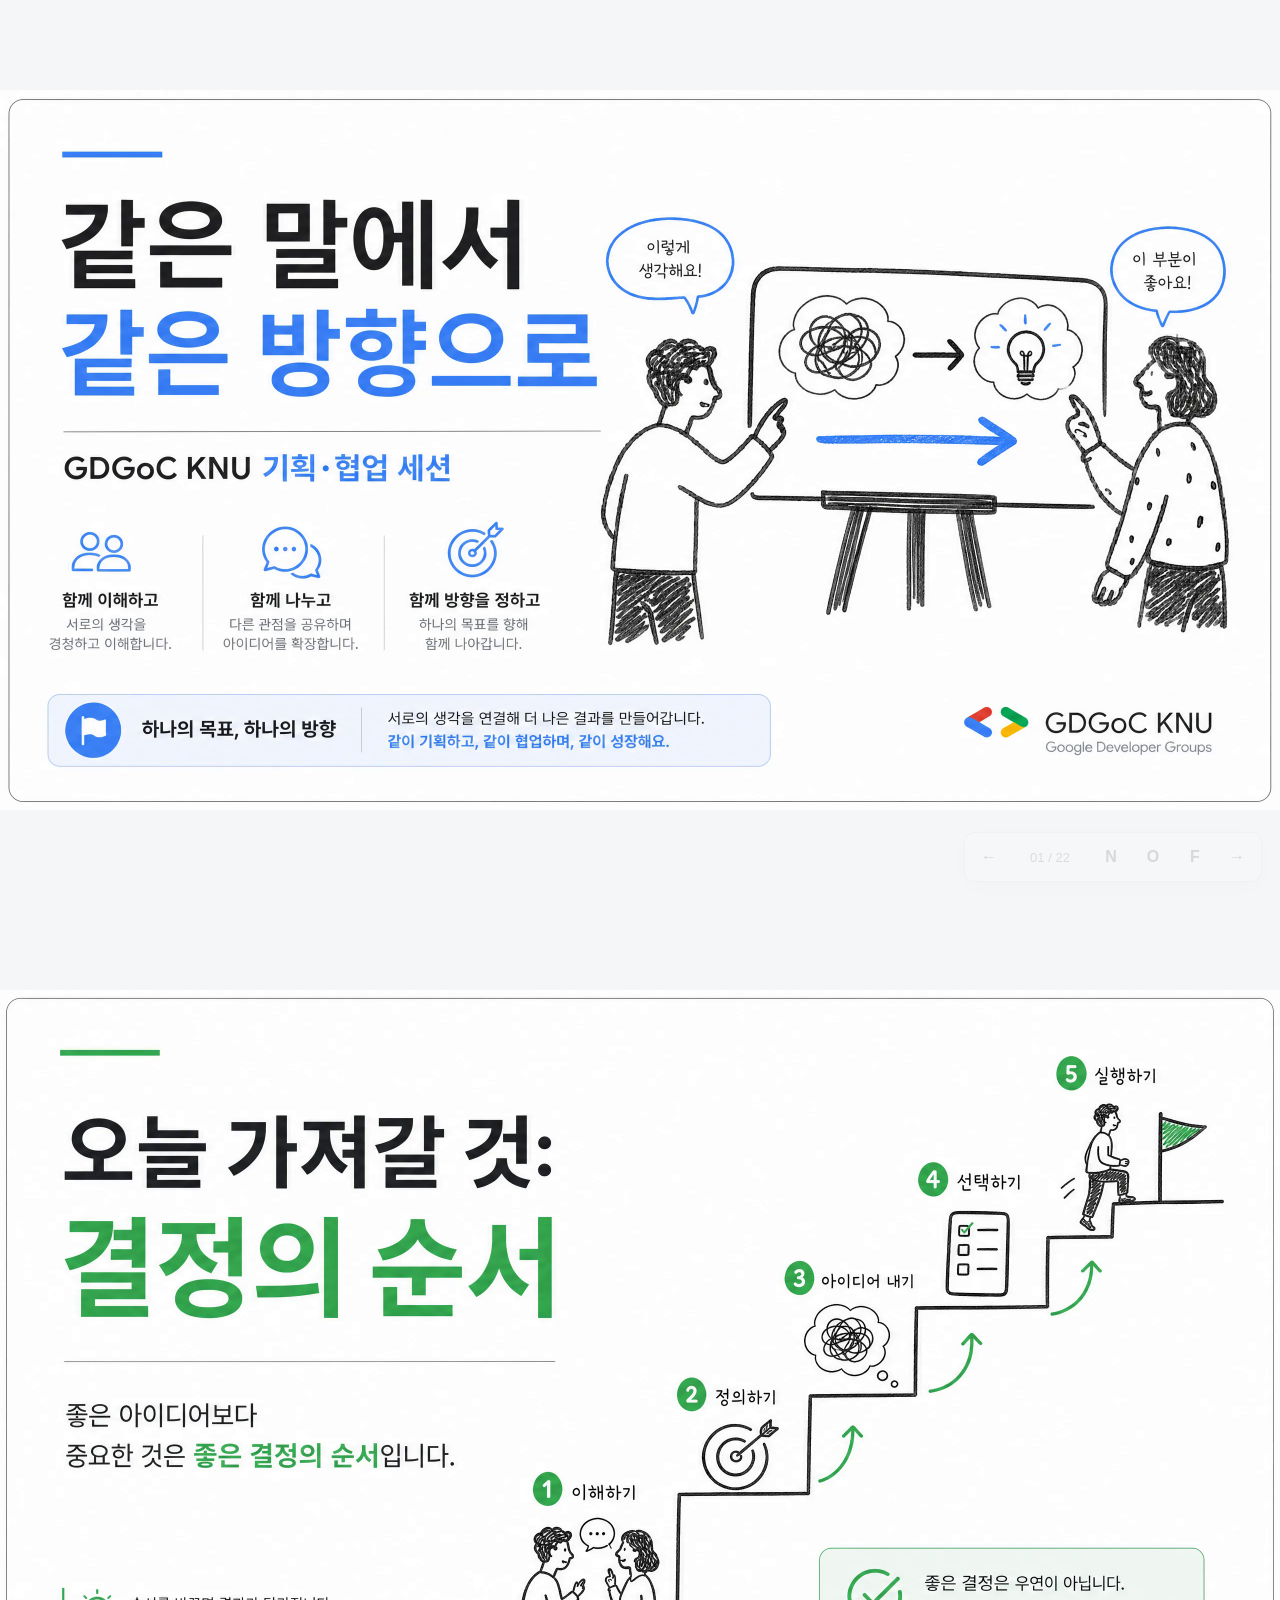
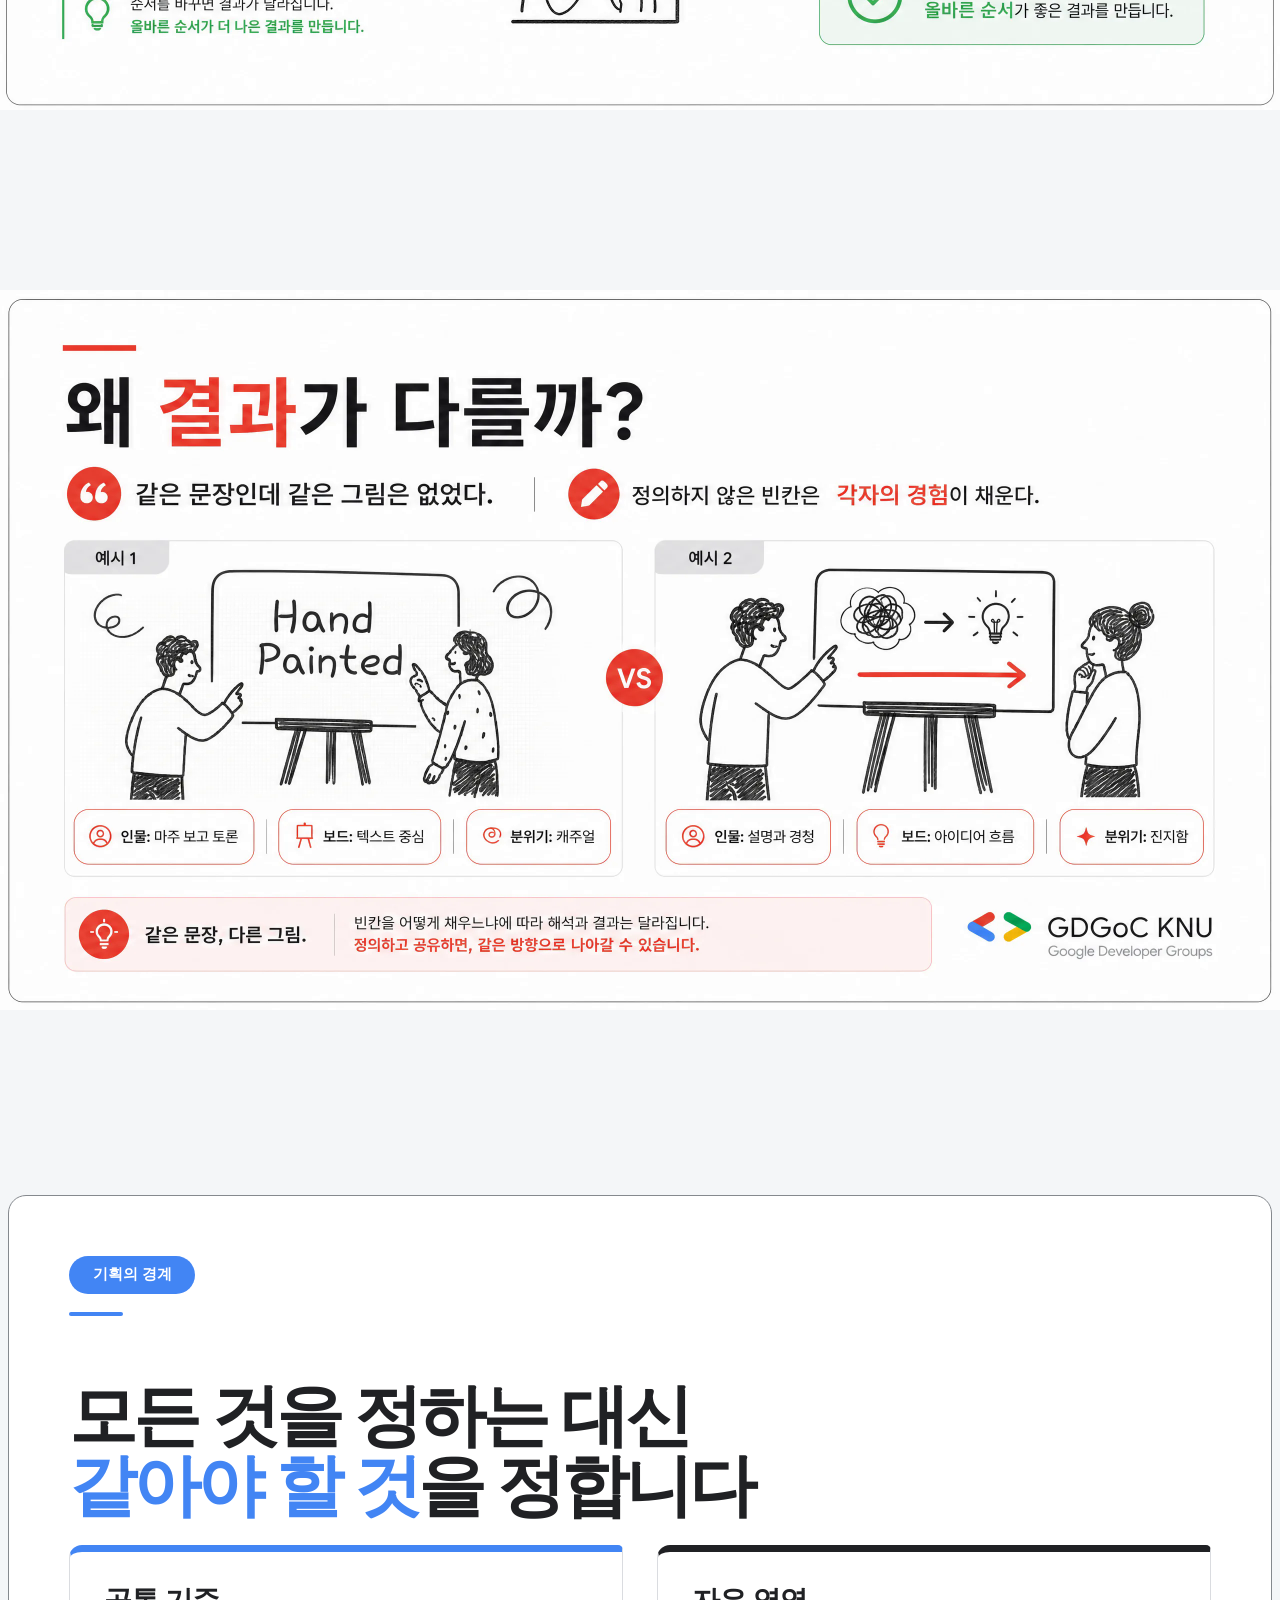
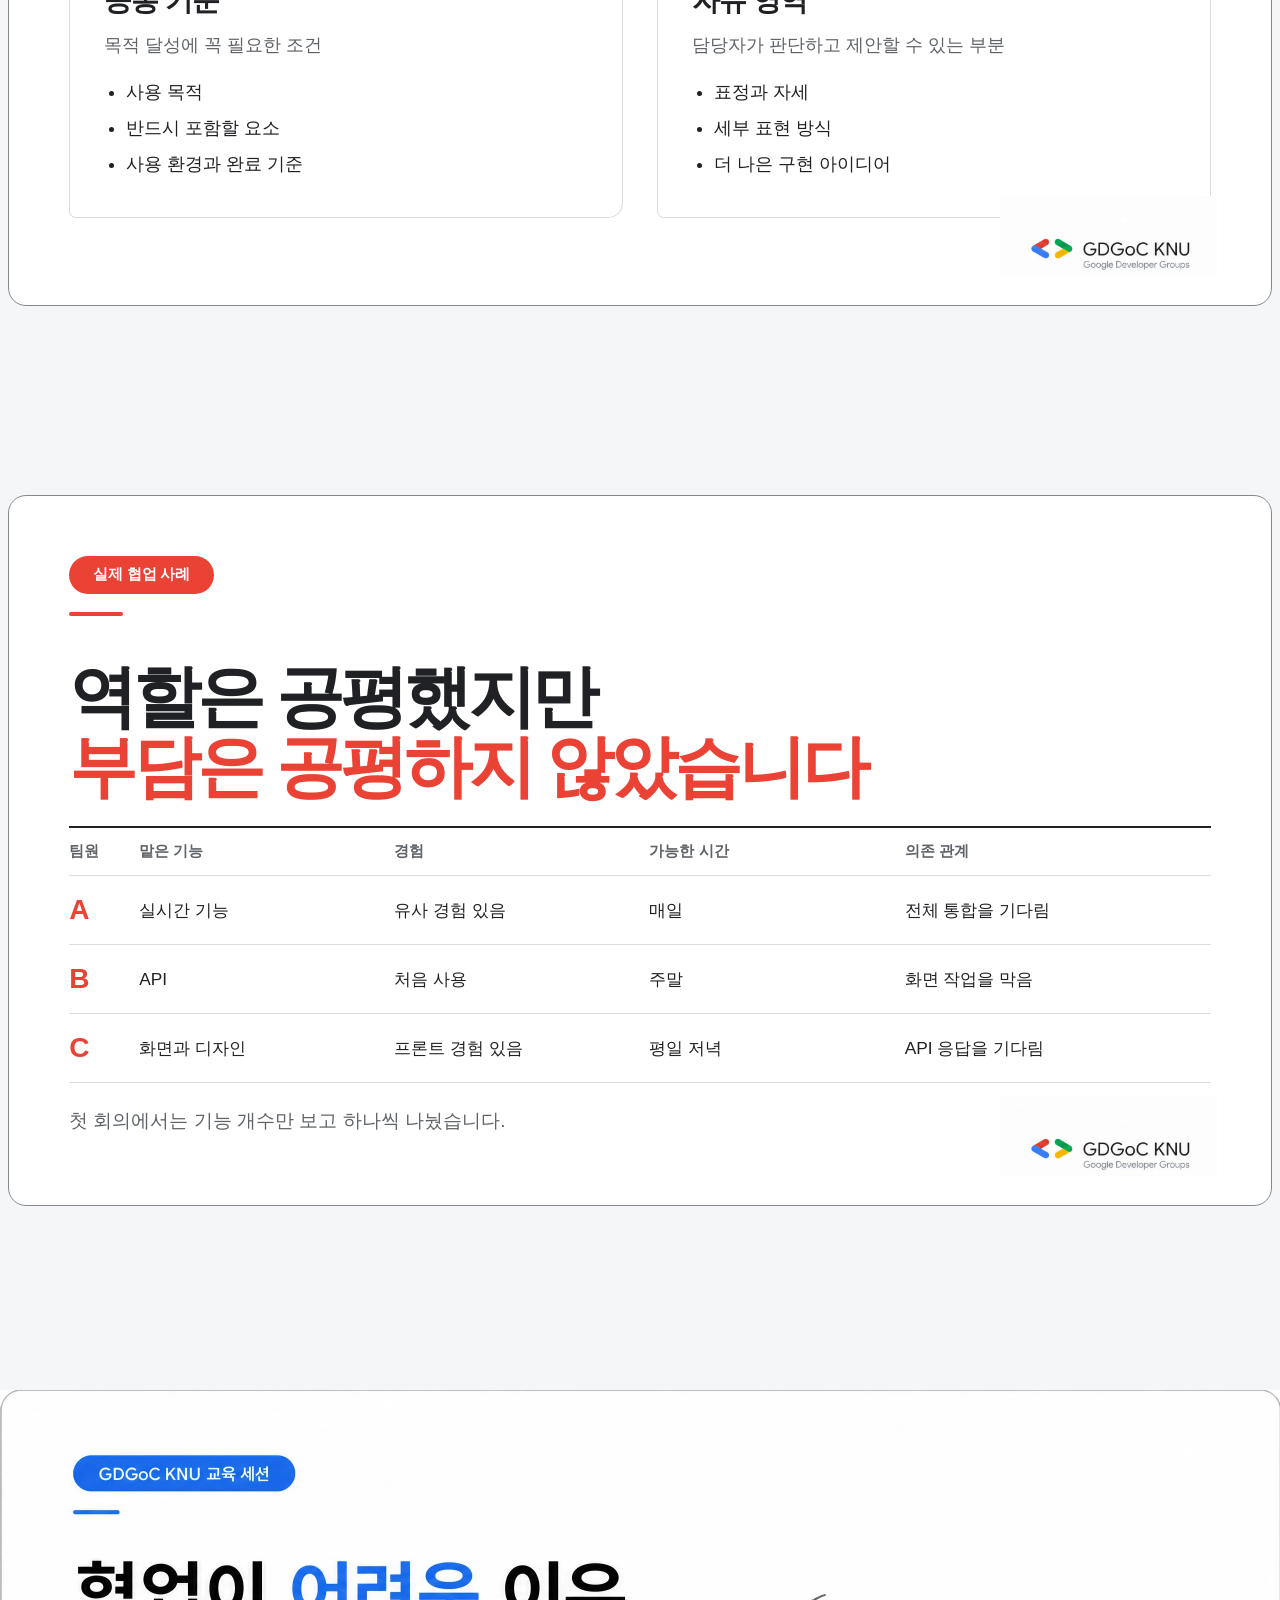
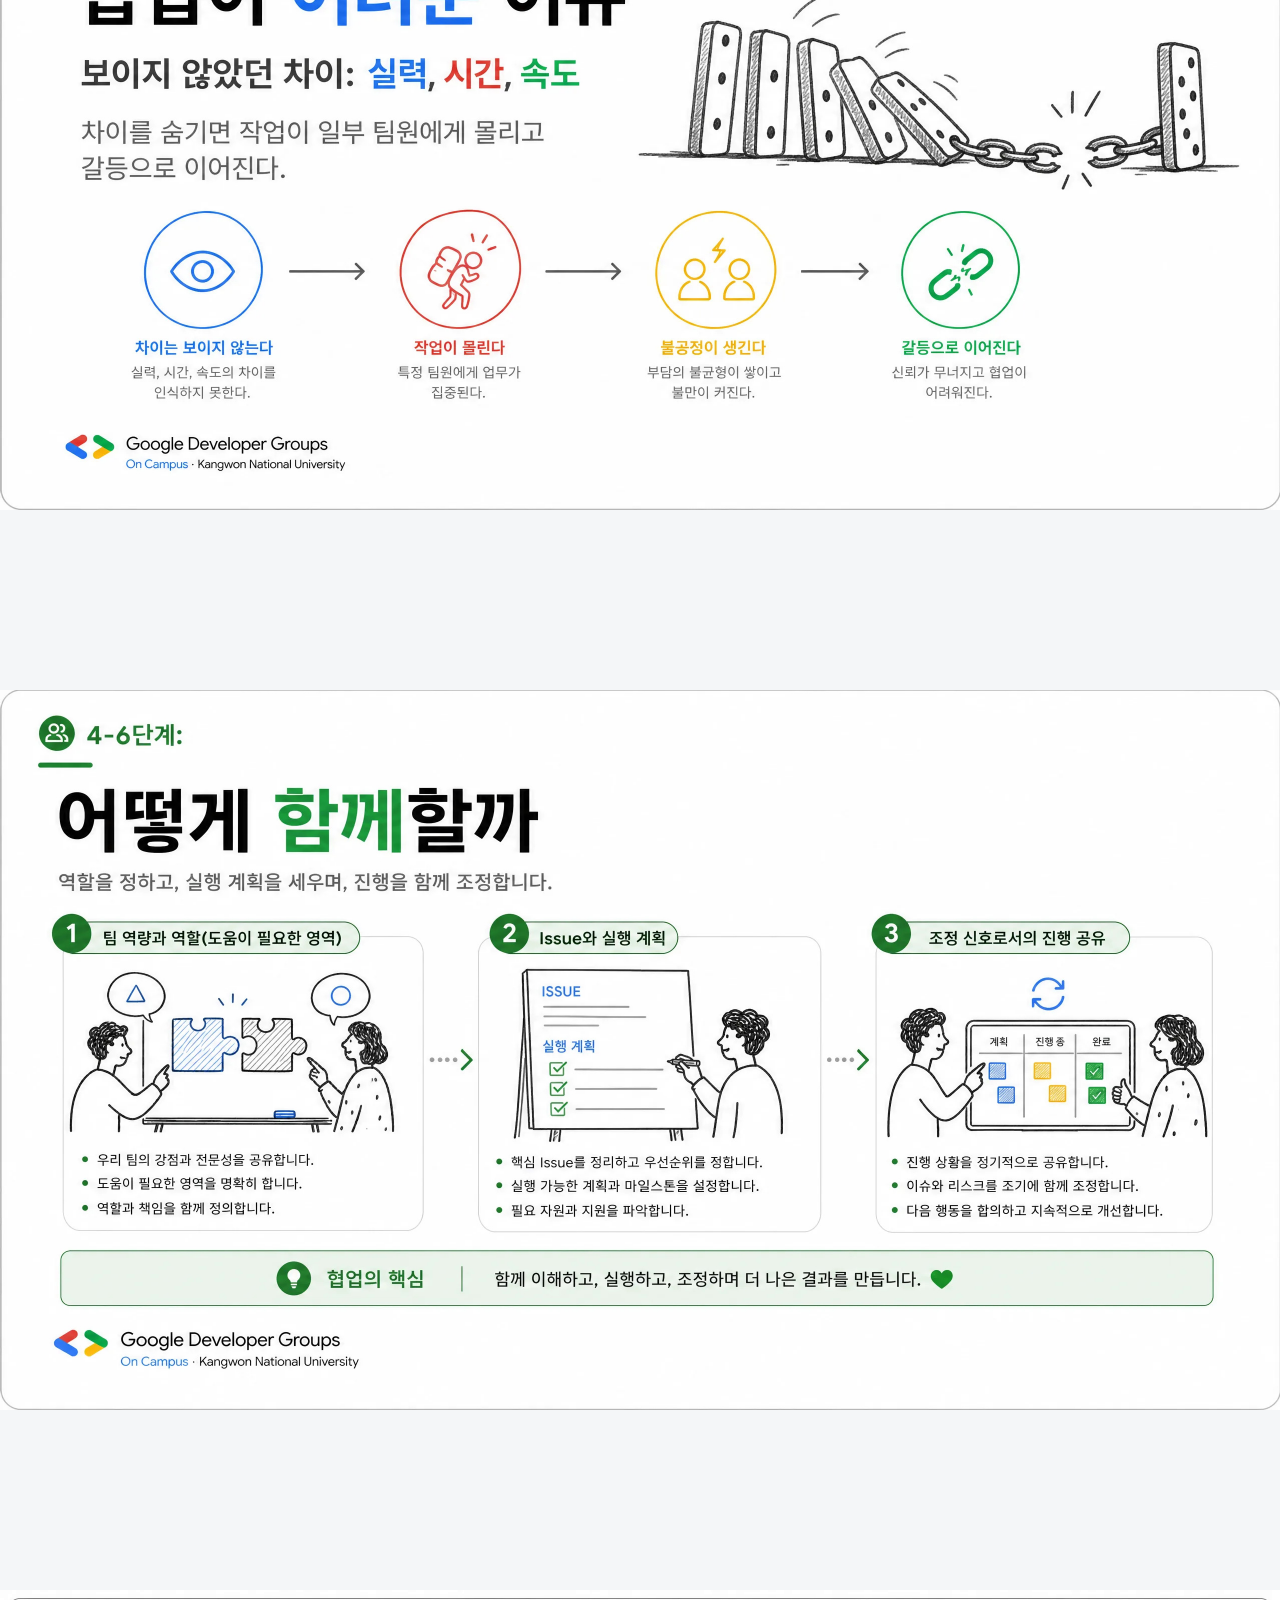
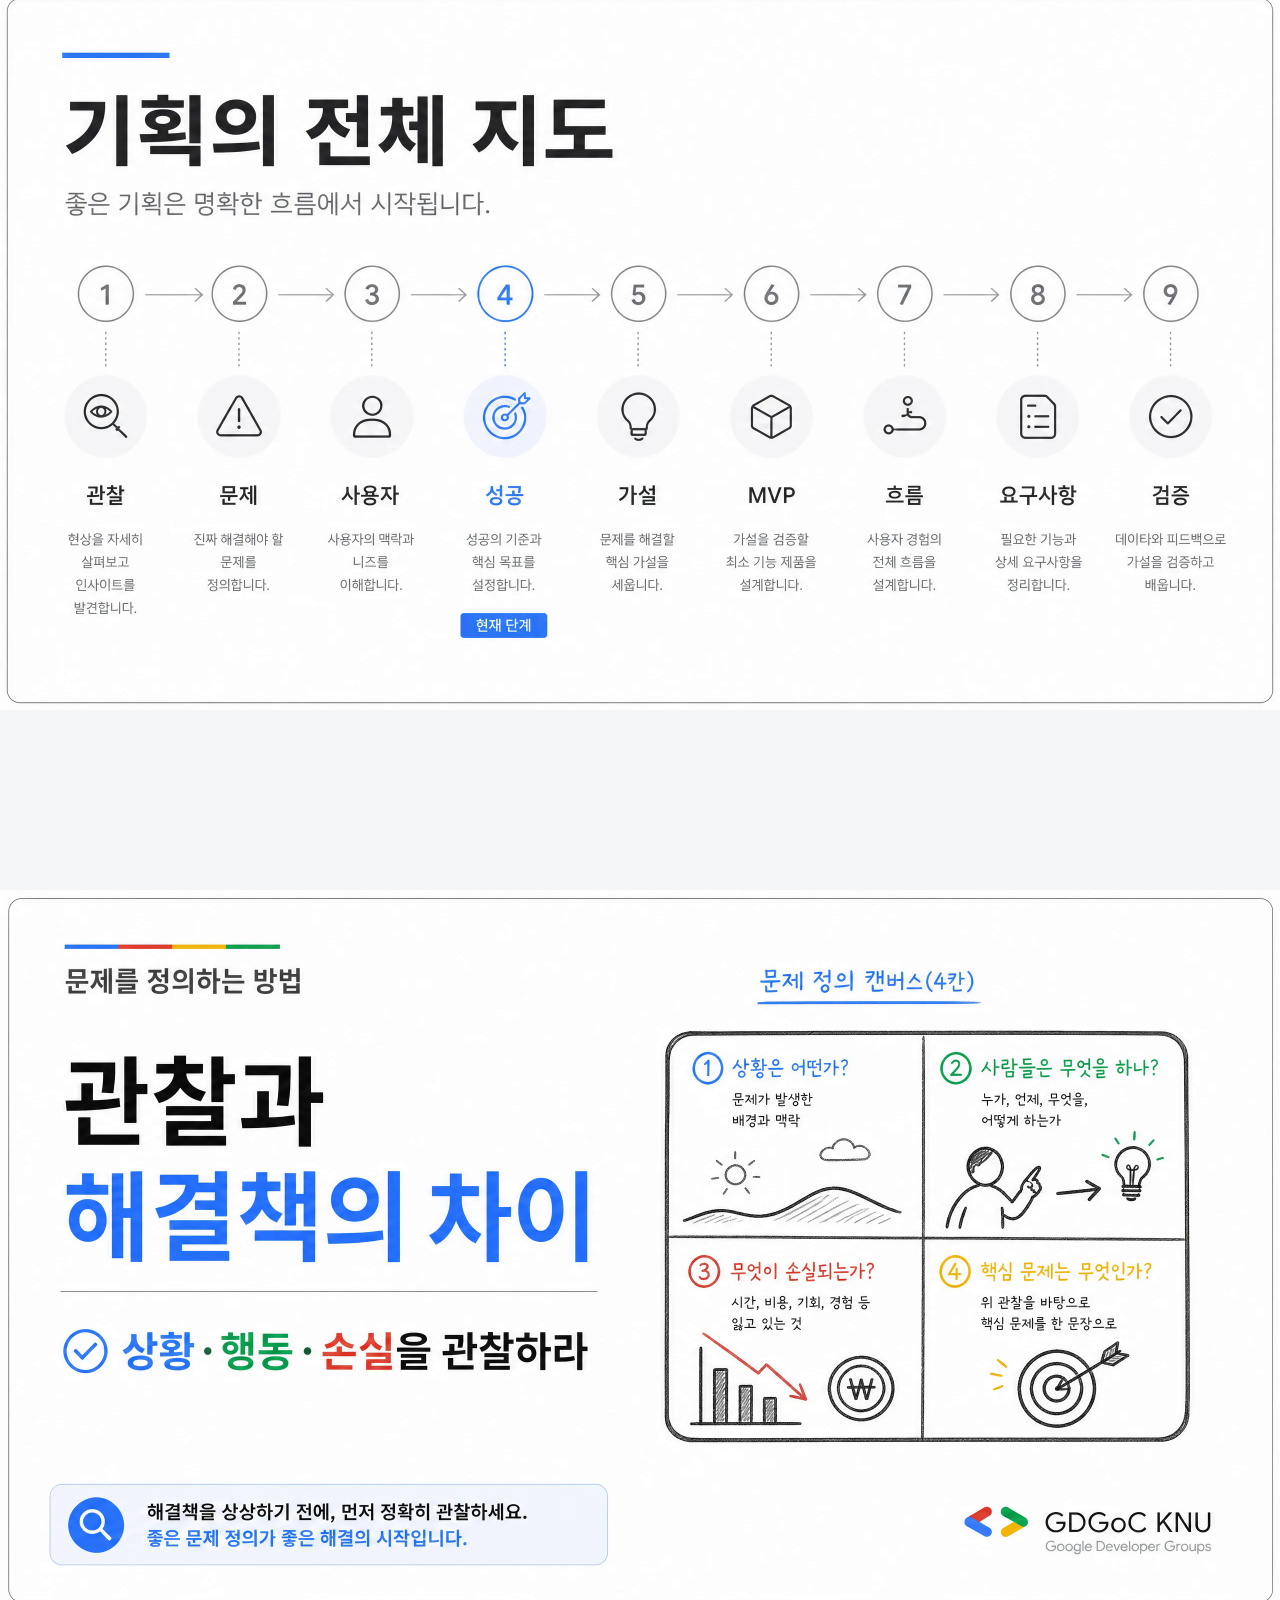
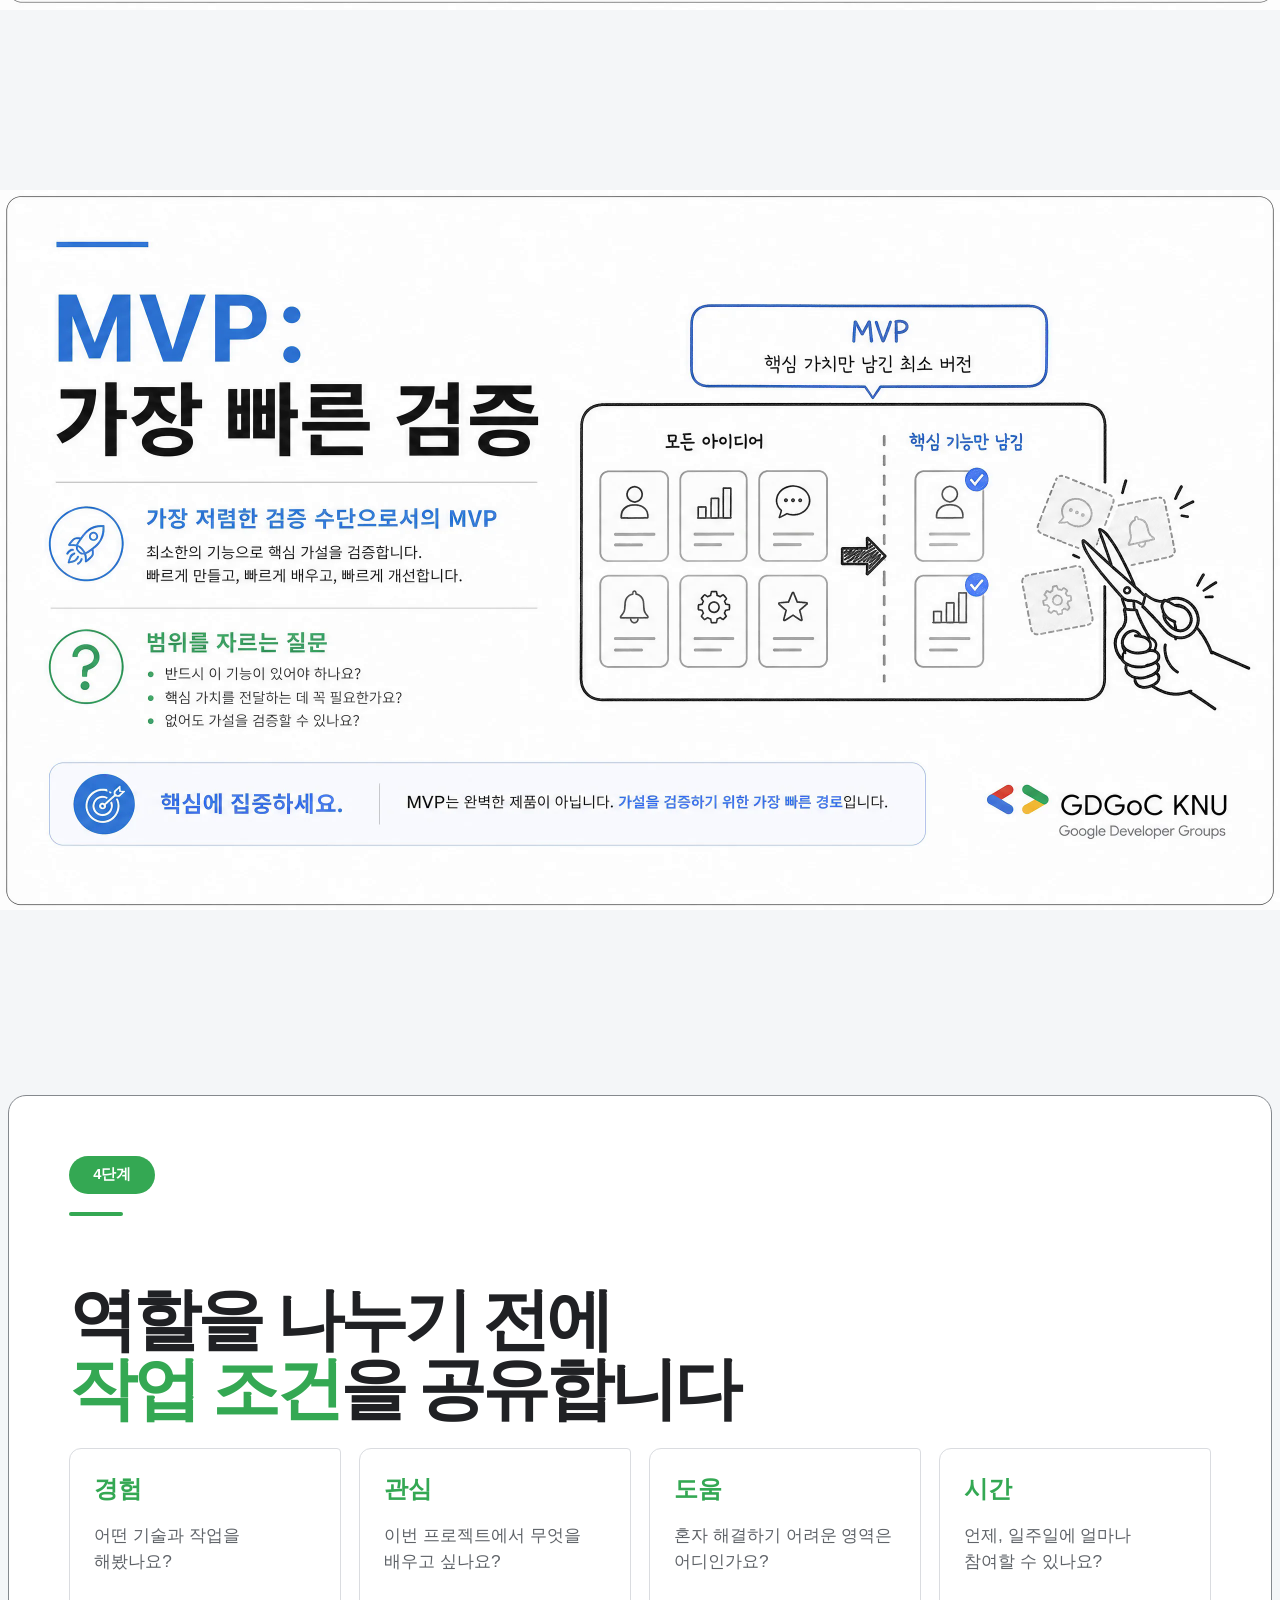
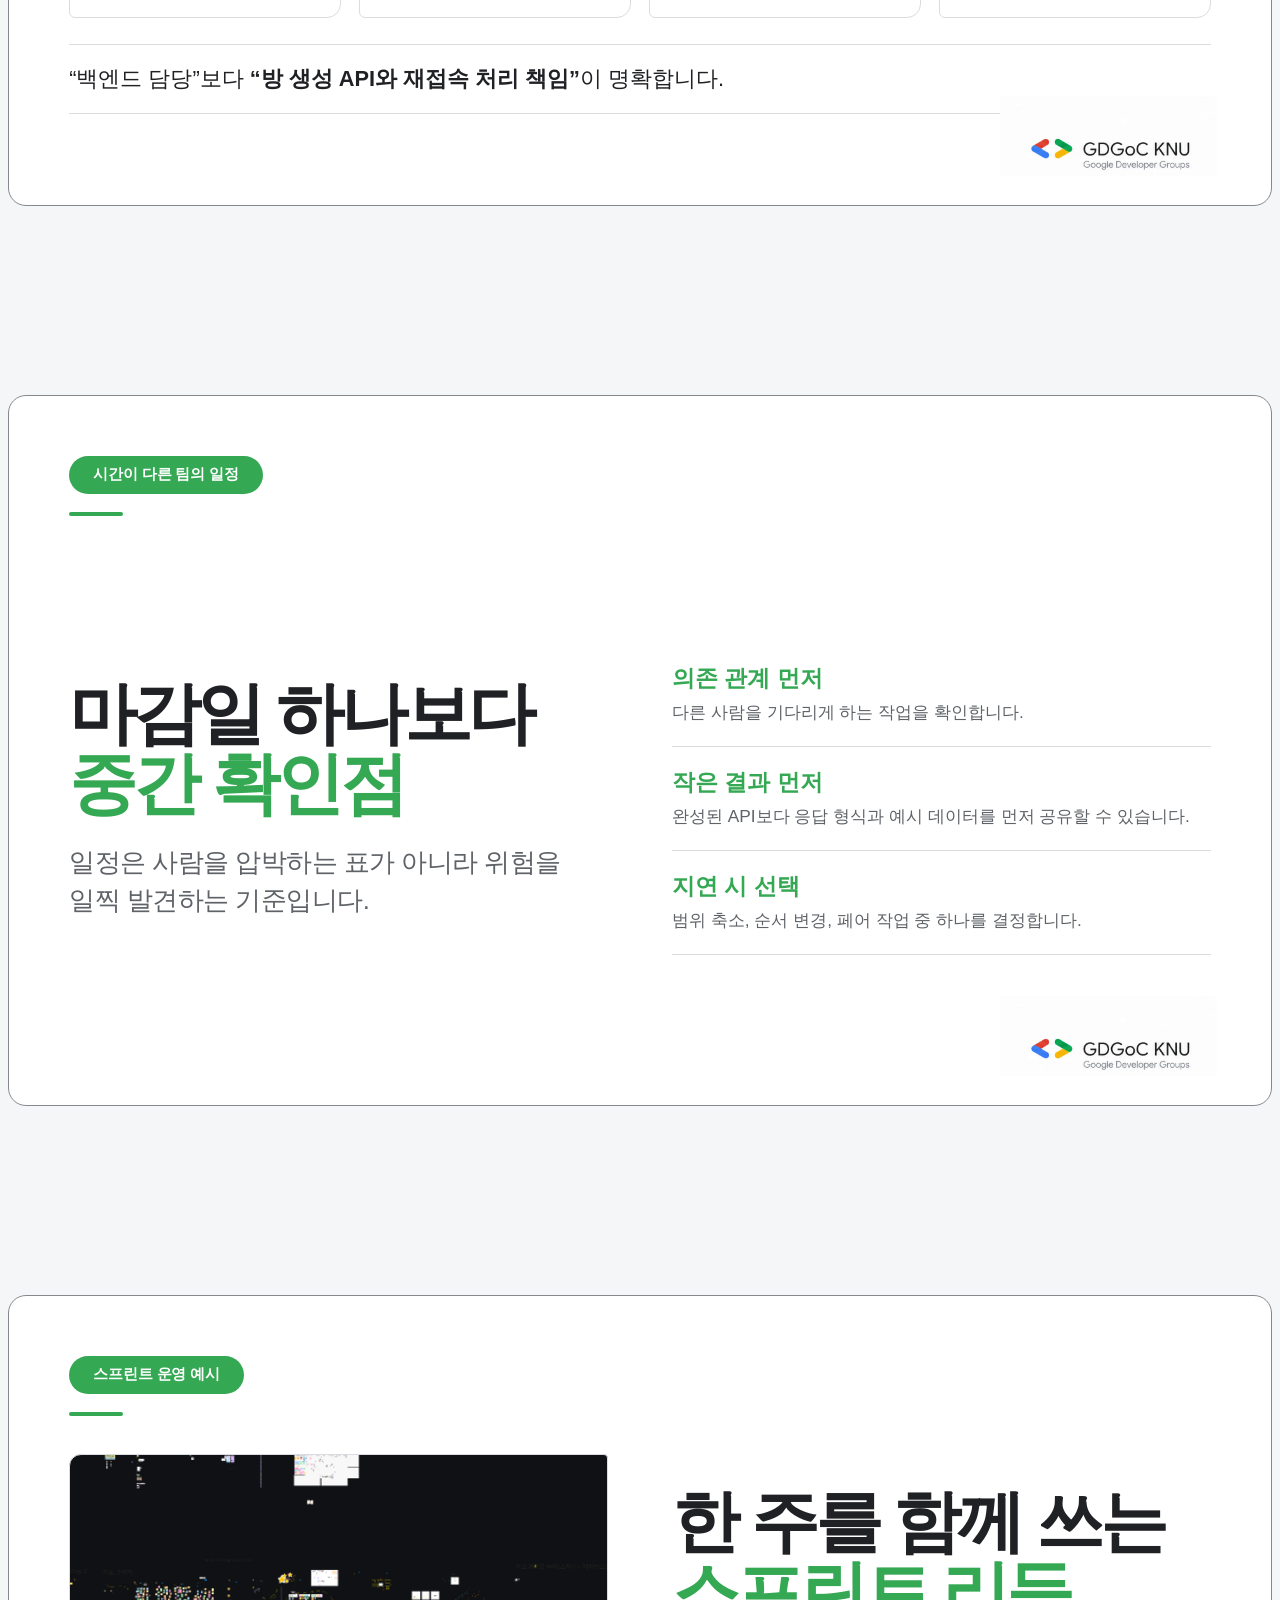
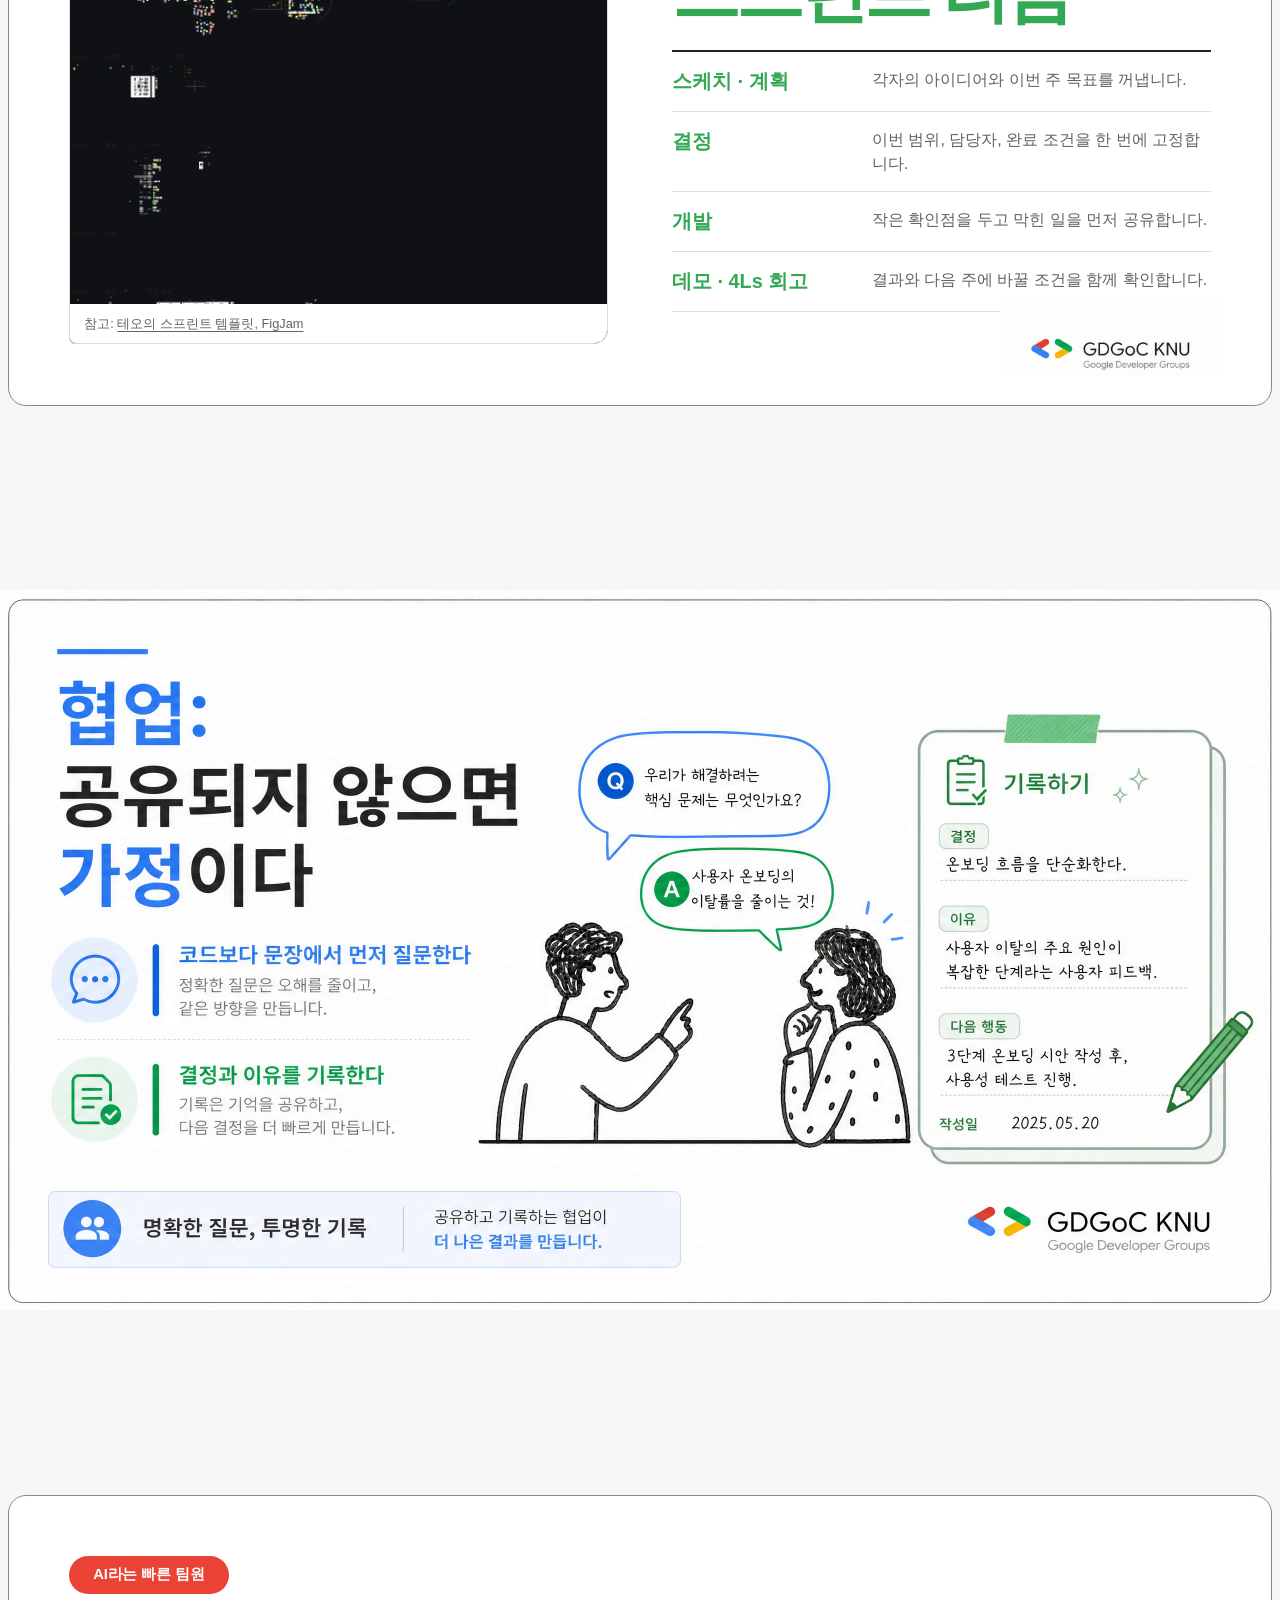
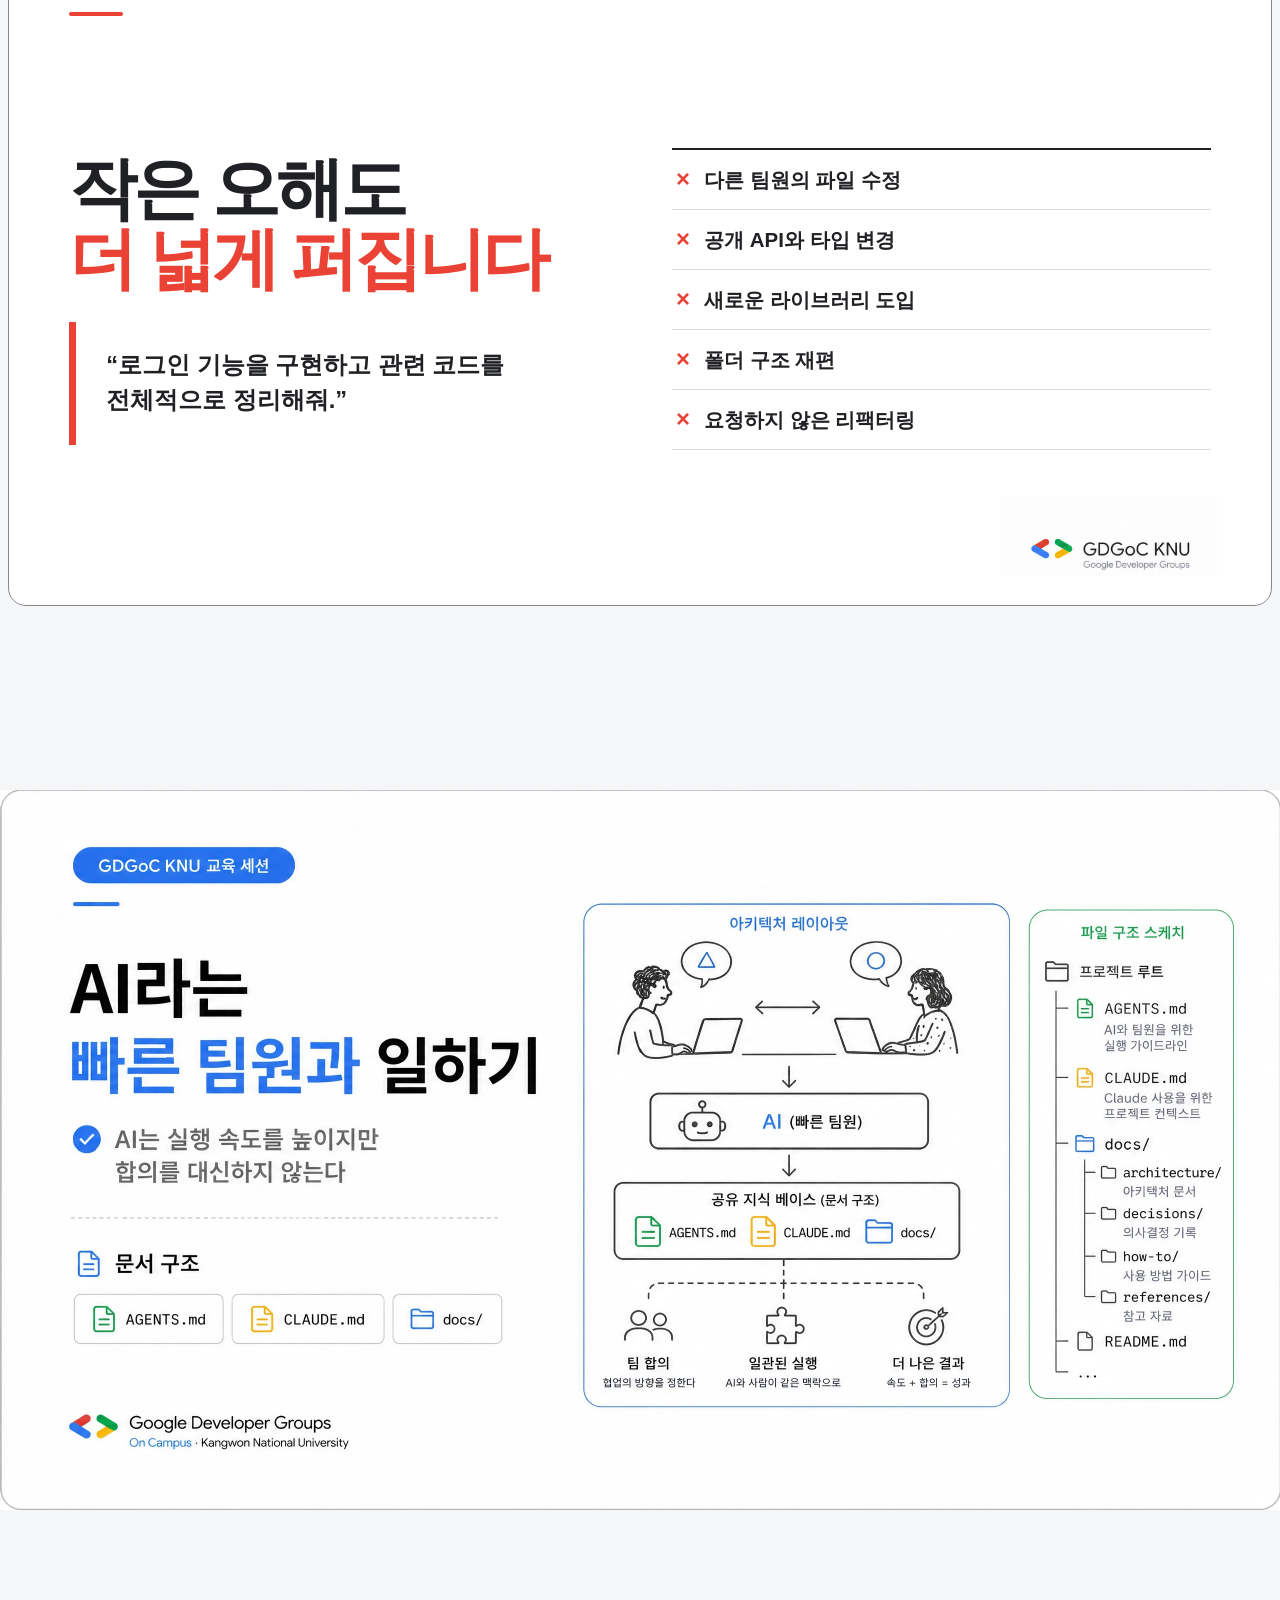
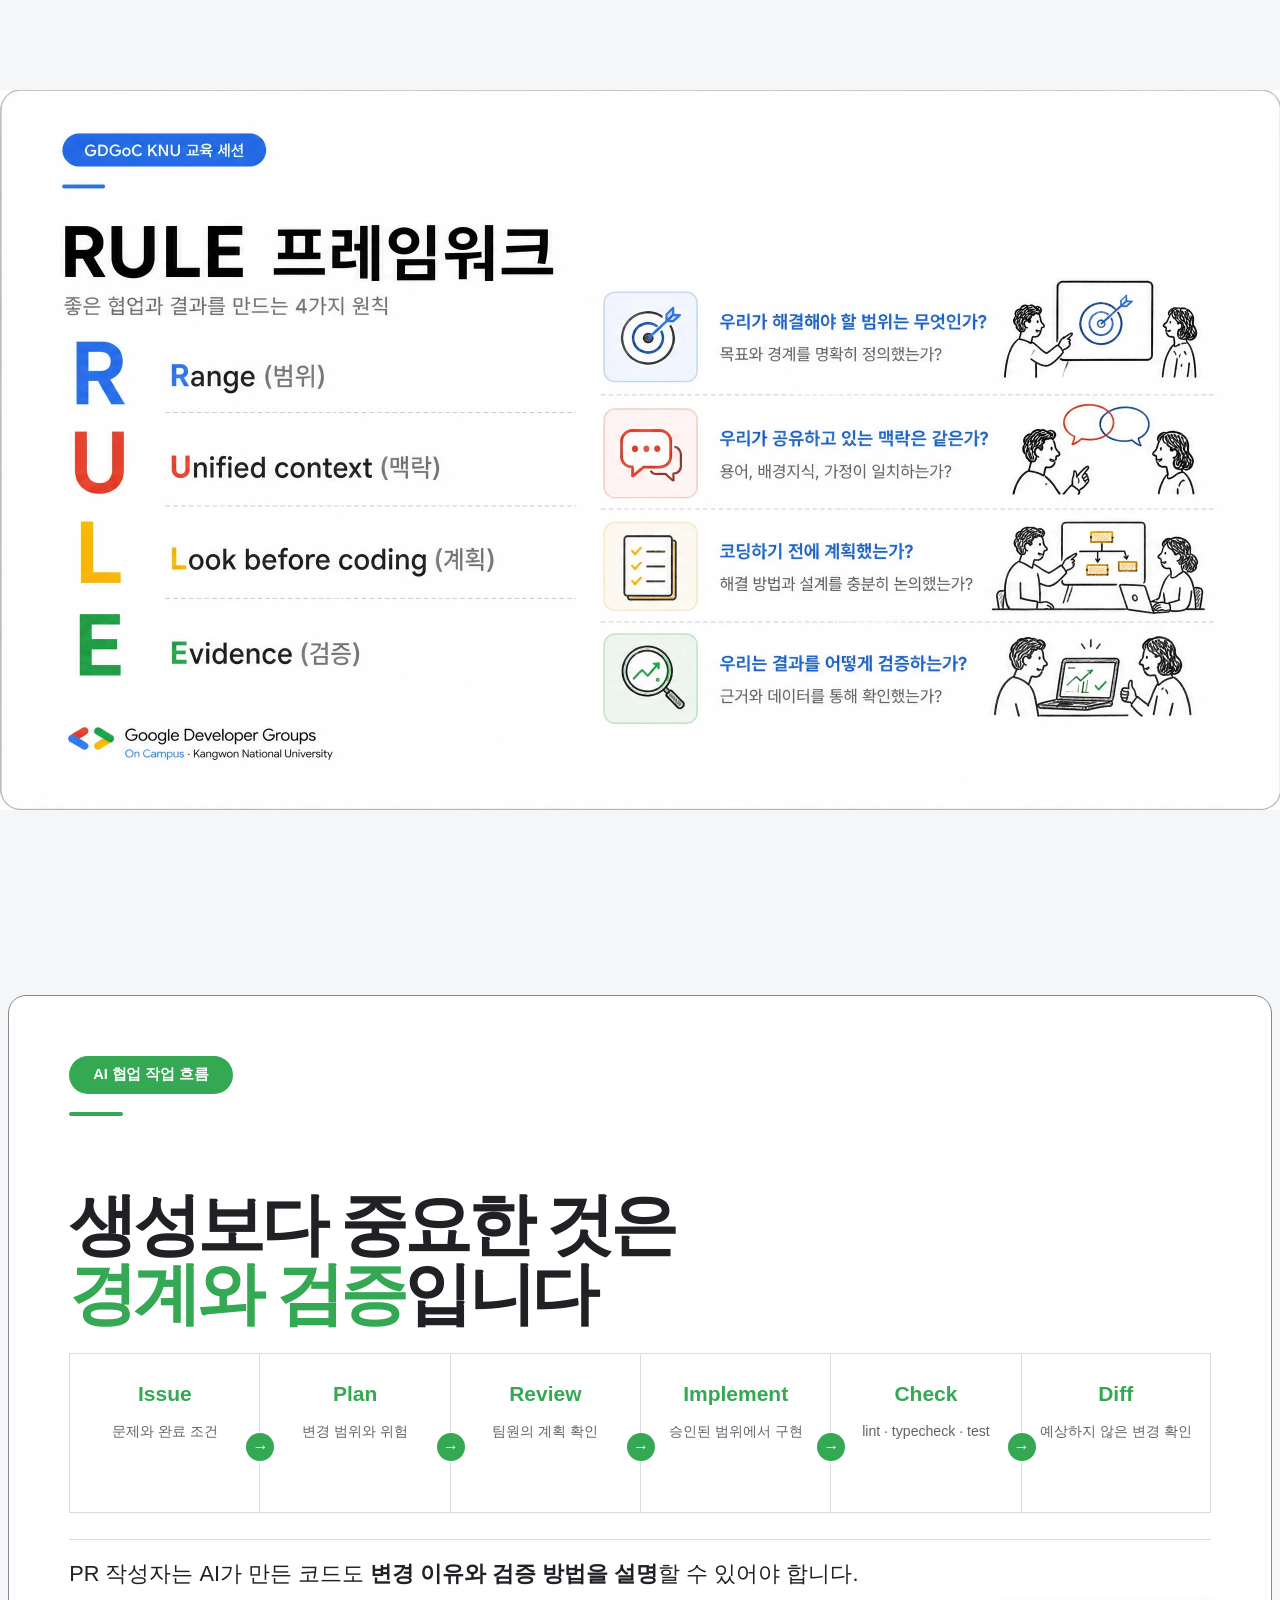
==== commit 68fff26a: "docs(presentation): 스프린트 운영과 회고 슬라이드를 보강 변경 내용: - FigJam 스프린트 템플릿 미리보기와 한 주 운영 흐름 슬라이드를 추가 - 4Ls 회고를" ====
--- a/GDGoC-Planning-Collaboration/index.html
+++ b/GDGoC-Planning-Collaboration/index.html
@@ -212,7 +212,29 @@
       </div>
     </section>
 
-    <section class="slide reference" data-title="결정과 이유를 기록하기" data-time="23:00" data-chapter="실행 방법" data-accent="green">
+    <section class="slide" data-title="한 주를 운영하는 스프린트" data-time="23:00" data-chapter="실행 방법" data-accent="green">
+      <div class="sheet">
+        <header class="slide-head"><p class="tag">스프린트 운영 예시</p><span class="accent-rule"></span></header>
+        <div class="content sprint-layout">
+          <figure class="figjam-shot">
+            <img src="assets/figma-reference/teo-sprint-template.png" alt="테오의 스프린트 템플릿 FigJam 보드 전체 화면">
+            <figcaption>참고: <a href="https://www.figma.com/board/oDbmnUtm2k04sYwtBNKvT8/" target="_blank" rel="noreferrer">테오의 스프린트 템플릿, FigJam</a></figcaption>
+          </figure>
+          <div>
+            <h2>한 주를 함께 쓰는<br><em>스프린트 리듬</em></h2>
+            <ol class="sprint-steps">
+              <li><b>스케치 · 계획</b><span>각자의 아이디어와 이번 주 목표를 꺼냅니다.</span></li>
+              <li><b>결정</b><span>이번 범위, 담당자, 완료 조건을 한 번에 고정합니다.</span></li>
+              <li><b>개발</b><span>작은 확인점을 두고 막힌 일을 먼저 공유합니다.</span></li>
+              <li><b>데모 · 4Ls 회고</b><span>결과와 다음 주에 바꿀 조건을 함께 확인합니다.</span></li>
+            </ol>
+          </div>
+        </div>
+        <aside class="speaker-note">이 FigJam 템플릿은 스케치와 계획, 결정, 개발, 데모와 4Ls 회고를 한 주의 흐름으로 배치합니다. 팀에 필요한 것은 같은 날짜표가 아니라 결정과 확인을 반복하는 리듬입니다.</aside>
+      </div>
+    </section>
+
+    <section class="slide reference" data-title="결정과 이유를 기록하기" data-time="25:10" data-chapter="실행 방법" data-accent="green">
       <div class="sheet">
         <img class="reference-art" src="assets/session-reference/collaboration.png" alt="" aria-hidden="true">
         <header class="slide-head"><p class="tag">5–6단계</p><span class="accent-rule"></span></header>
@@ -228,7 +250,7 @@
       </div>
     </section>
 
-    <section class="slide" data-title="규칙 없는 AI 작업" data-time="25:20" data-chapter="AI 협업" data-accent="red">
+    <section class="slide" data-title="규칙 없는 AI 작업" data-time="27:10" data-chapter="AI 협업" data-accent="red">
       <div class="sheet">
         <header class="slide-head"><p class="tag">AI라는 빠른 팀원</p><span class="accent-rule"></span></header>
         <div class="content ai-risk-layout">
@@ -248,7 +270,7 @@
       </div>
     </section>
 
-    <section class="slide reference" data-title="AI라는 빠른 팀원과 일하기" data-time="27:50" data-chapter="AI 협업" data-accent="blue">
+    <section class="slide reference" data-title="AI라는 빠른 팀원과 일하기" data-time="29:20" data-chapter="AI 협업" data-accent="blue">
       <div class="sheet">
         <img class="reference-art" src="assets/session-reference/ai-collaboration-pdf.png" alt="" aria-hidden="true">
         <header class="slide-head"><p class="tag">공유 지식 구조</p><span class="accent-rule"></span></header>
@@ -273,7 +295,7 @@
       </div>
     </section>
 
-    <section class="slide reference" data-title="RULE 프레임워크" data-time="30:20" data-chapter="AI 협업" data-accent="blue">
+    <section class="slide reference" data-title="RULE 프레임워크" data-time="31:40" data-chapter="AI 협업" data-accent="blue">
       <div class="sheet">
         <img class="reference-art" src="assets/session-reference/rule-framework-pdf.png" alt="" aria-hidden="true">
         <header class="slide-head"><p class="tag">AI 작업 전 네 가지 질문</p><span class="accent-rule"></span></header>
@@ -290,7 +312,7 @@
       </div>
     </section>
 
-    <section class="slide" data-title="Issue에서 검증까지" data-time="32:40" data-chapter="AI 협업" data-accent="green">
+    <section class="slide" data-title="Issue에서 검증까지" data-time="33:40" data-chapter="AI 협업" data-accent="green">
       <div class="sheet">
         <header class="slide-head"><p class="tag">AI 협업 작업 흐름</p><span class="accent-rule"></span></header>
         <div class="content">
@@ -309,7 +331,7 @@
       </div>
     </section>
 
-    <section class="slide reference" data-title="7문장 기획 캔버스" data-time="35:00" data-chapter="적용" data-accent="blue">
+    <section class="slide reference" data-title="7문장 기획 캔버스" data-time="35:40" data-chapter="적용" data-accent="blue">
       <div class="sheet">
         <img class="reference-art" src="assets/session-reference/canvas_practice.png" alt="" aria-hidden="true">
         <header class="slide-head"><p class="tag">프로젝트 시작 캔버스 1/2</p><span class="accent-rule"></span></header>
@@ -341,6 +363,25 @@
           </ol>
         </div>
         <aside class="speaker-note">사진으로 남기거나 배포할 템플릿에 작성합니다. 팀원이 각자 다른 답을 머릿속에 가진 채 구현을 시작하지 않는 것이 중요합니다.</aside>
+      </div>
+    </section>
+
+    <section class="slide" data-title="4Ls 회고" data-time="38:30" data-chapter="적용" data-accent="yellow">
+      <div class="sheet">
+        <header class="slide-head"><p class="tag">스프린트 마지막 10분</p><span class="accent-rule"></span></header>
+        <div class="content retrospective-layout">
+          <div>
+            <h2>다음 협업을 바꾸는<br><em>4Ls 회고</em></h2>
+            <p class="lead">회고에서는 사람을 평가하지 않고, 다음 주의 작업 조건을 조정합니다.</p>
+          </div>
+          <dl class="four-ls">
+            <div><dt>Liked</dt><dd>계속 유지할 일</dd></div>
+            <div><dt>Learned</dt><dd>새롭게 알게 된 일</dd></div>
+            <div><dt>Lacked</dt><dd>부족했던 정보와 지원</dd></div>
+            <div><dt>Longed for</dt><dd>다음에 시도할 변화</dd></div>
+          </dl>
+        </div>
+        <aside class="speaker-note">회고를 길게 할 필요는 없습니다. 4Ls 네 항목을 각자 적고, Lacked나 Longed for에서 나온 것 중 하나만 다음 스프린트의 규칙 또는 일정에 반영해도 충분합니다.</aside>
       </div>
     </section>
 
--- a/GDGoC-Planning-Collaboration/presentation-2026.css
+++ b/GDGoC-Planning-Collaboration/presentation-2026.css
@@ -156,7 +156,7 @@
 .six-steps b { color: var(--accent); font-size: 20px; }
 .six-steps span { font-size: clamp(19px, 1.75vw, 27px); font-weight: 800; }
 
-.split-story, .schedule-layout, .ai-risk-layout, .docs-layout { display: grid; grid-template-columns: 1fr 1fr; gap: 64px; align-items: center; }
+.split-story, .schedule-layout, .ai-risk-layout, .docs-layout, .sprint-layout, .retrospective-layout { display: grid; grid-template-columns: 1fr 1fr; gap: 64px; align-items: center; }
 blockquote { margin: 28px 0 0; padding: 26px 30px; border-left: 7px solid var(--accent); background: var(--accent-soft); font-size: clamp(20px, 1.85vw, 29px); font-weight: 700; line-height: 1.5; }
 .stacked-notes { display: grid; gap: 12px; }
 .stacked-notes article { padding: 20px 24px; border: 1px solid var(--line); border-radius: 10px 4px 12px 5px; }
@@ -176,6 +176,20 @@
 .checkpoint-list li { padding: 20px 0; border-bottom: 1px solid var(--line); }
 .checkpoint-list b { display: block; margin-bottom: 6px; color: var(--accent); font-size: clamp(21px, 1.8vw, 28px); }
 .checkpoint-list span { color: var(--muted); font-size: clamp(16px, 1.35vw, 21px); line-height: 1.5; }
+
+.figjam-shot { margin: 0; align-self: stretch; min-height: 0; display: flex; flex-direction: column; border: 1px solid var(--line); border-radius: 12px 4px 14px 6px; overflow: hidden; background: #101114; }
+.figjam-shot img { width: 100%; flex: 1; min-height: 0; display: block; object-fit: cover; object-position: 50% 28%; }
+.figjam-shot figcaption { padding: 11px 14px; background: #fff; color: var(--muted); font-size: clamp(12px, 1vw, 16px); line-height: 1.35; }
+.figjam-shot a { color: inherit; text-underline-offset: 3px; }
+.sprint-steps { margin: 0; padding: 0; list-style: none; border-top: 2px solid var(--ink); }
+.sprint-steps li { display: grid; grid-template-columns: 180px 1fr; gap: 20px; padding: 16px 0; border-bottom: 1px solid var(--line); }
+.sprint-steps b { color: var(--accent); font-size: clamp(18px, 1.55vw, 24px); }
+.sprint-steps span { color: var(--muted); font-size: clamp(15px, 1.25vw, 20px); line-height: 1.45; }
+
+.four-ls { display: grid; grid-template-columns: repeat(2, 1fr); gap: 14px; margin: 0; }
+.four-ls > div { min-height: 150px; padding: 22px 24px; border: 1px solid var(--line); border-radius: 12px 4px 14px 6px; }
+.four-ls dt { margin-bottom: 34px; color: var(--accent); font-size: clamp(24px, 2.1vw, 34px); font-weight: 850; letter-spacing: -.04em; }
+.four-ls dd { margin: 0; font-size: clamp(17px, 1.4vw, 22px); font-weight: 700; line-height: 1.4; }
 
 .document-flow { display: grid; grid-template-columns: repeat(3, 1fr); gap: 24px; }
 .document-flow article { min-height: 230px; padding: 28px; border: 1px solid var(--line); border-radius: 13px 5px 15px 7px; }
@@ -245,12 +259,15 @@
   .sheet { width: calc(100vw - 8px); min-height: calc(100svh - 8px); aspect-ratio: auto; padding: 62px 24px 78px; border-radius: 14px; overflow: visible; }
   .reference .sheet { width: 100vw; min-height: 0; aspect-ratio: 16 / 9; padding: 0; overflow: hidden; border-radius: 0; }
   .sheet::after { right: 22px; bottom: 22px; }
-  .cover-layout, .two-col, .split-story, .schedule-layout, .ai-risk-layout, .docs-layout, .rule-layout { grid-template-columns: 1fr; gap: 28px; }
+  .cover-layout, .two-col, .split-story, .schedule-layout, .ai-risk-layout, .docs-layout, .sprint-layout, .retrospective-layout, .rule-layout { grid-template-columns: 1fr; gap: 28px; }
   .hero-art { max-height: 300px; }
   .cover-outcomes { flex-direction: column; border-top: 0; }
   .cover-outcomes span { padding: 10px 0; margin: 0; border-right: 0; border-bottom: 1px solid var(--line); }
   .cause-chain, .question-grid, .document-flow, .six-steps, .workflow { grid-template-columns: 1fr; }
   .contrast-layout, .before-after, .canvas-list { grid-template-columns: 1fr; }
+  .four-ls { grid-template-columns: 1fr; }
+  .figjam-shot { min-height: 340px; }
+  .sprint-steps li { grid-template-columns: 1fr; gap: 5px; }
   .cause-chain li, .workflow li { min-height: 0; border-right: 1px solid var(--line); border-bottom: 0; }
   .cause-chain li:last-child, .workflow li:last-child { border-bottom: 1px solid var(--line); }
   .cause-chain li:not(:last-child)::after, .workflow li:not(:last-child)::after { content: "↓"; top: auto; right: 18px; bottom: -15px; }
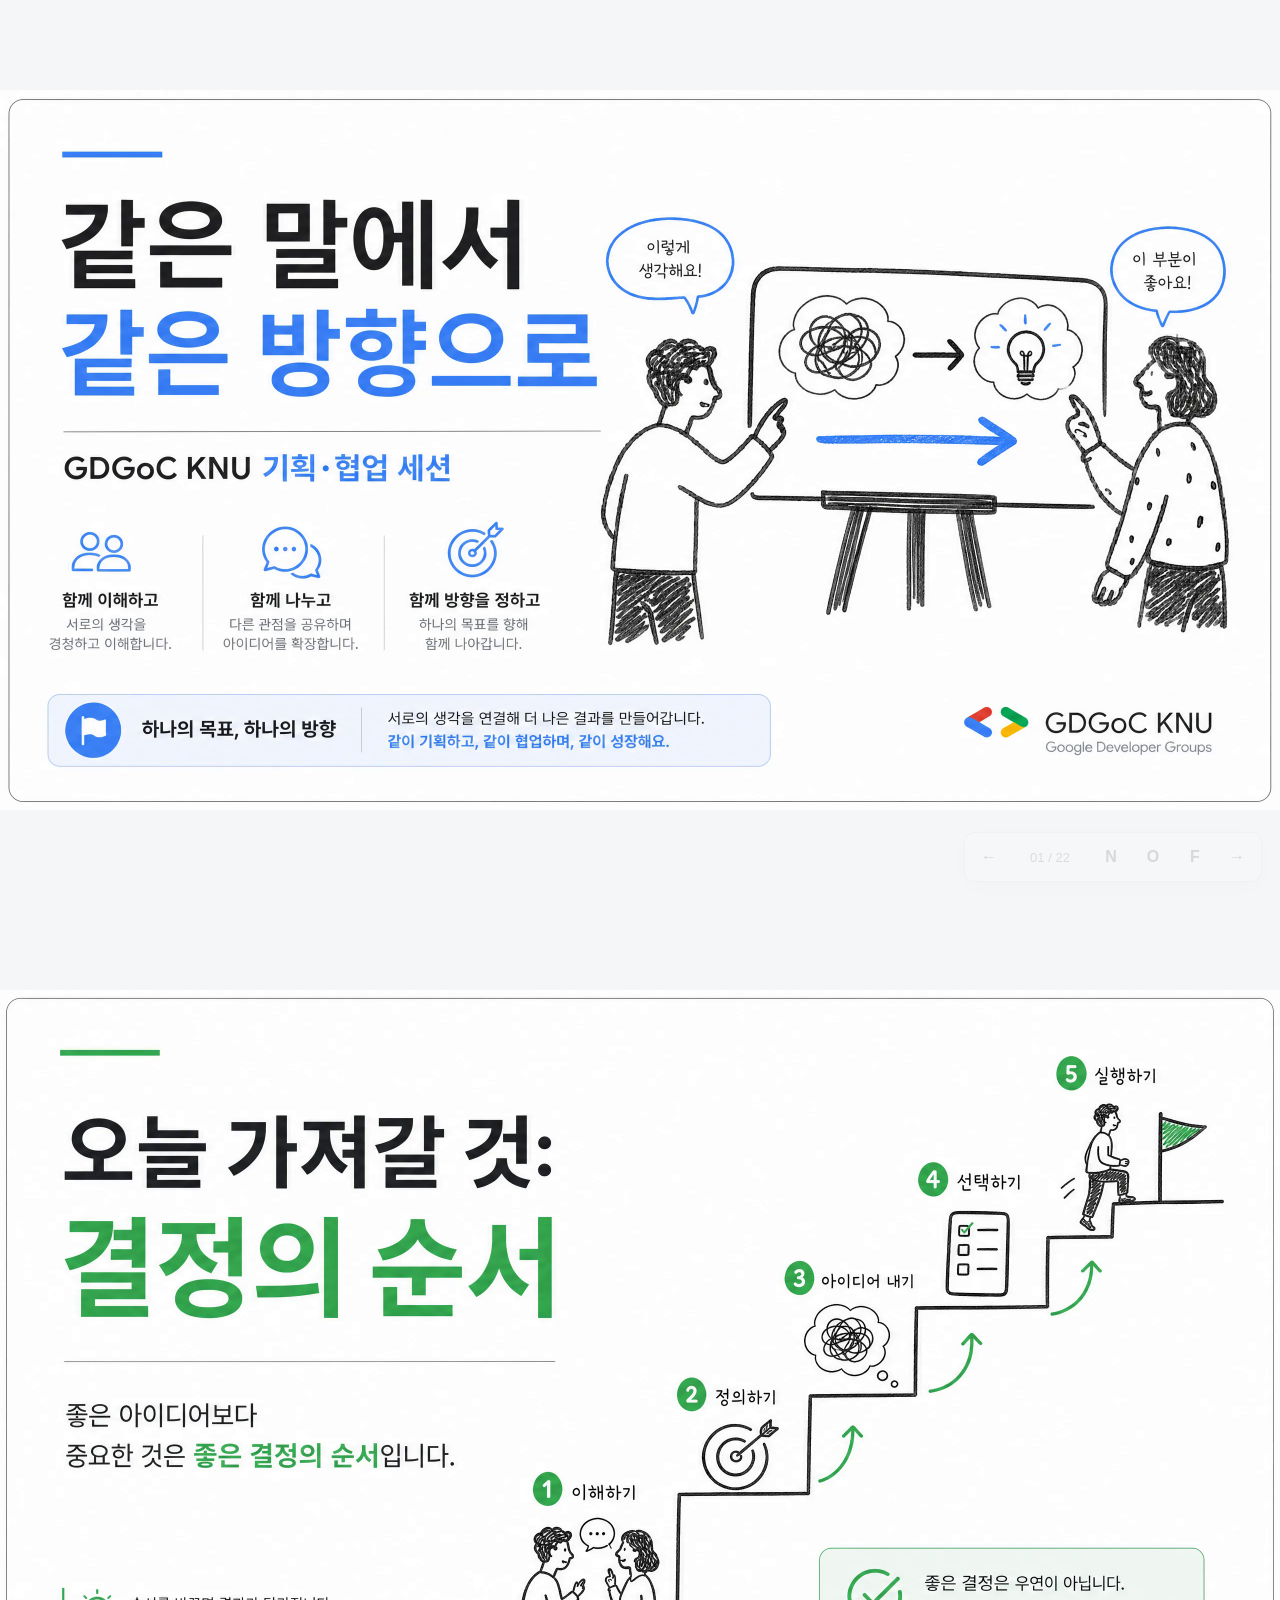
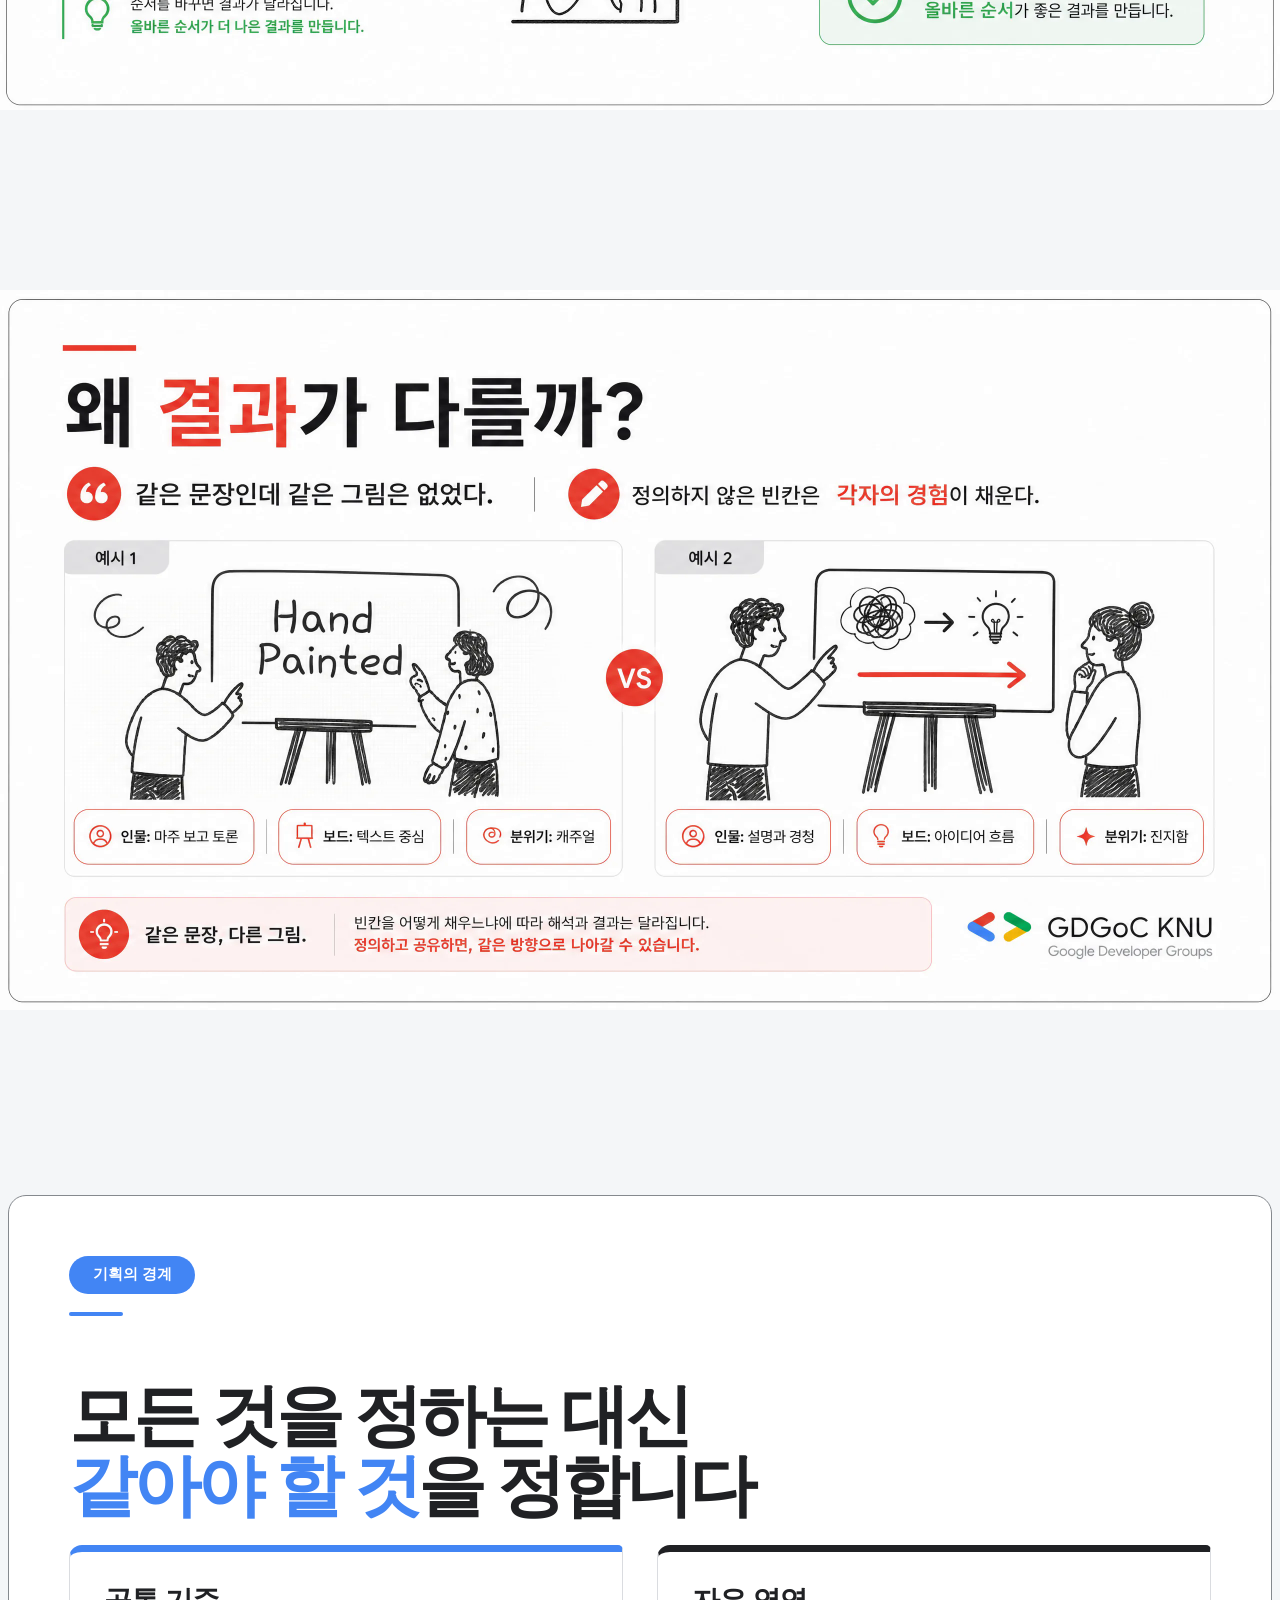
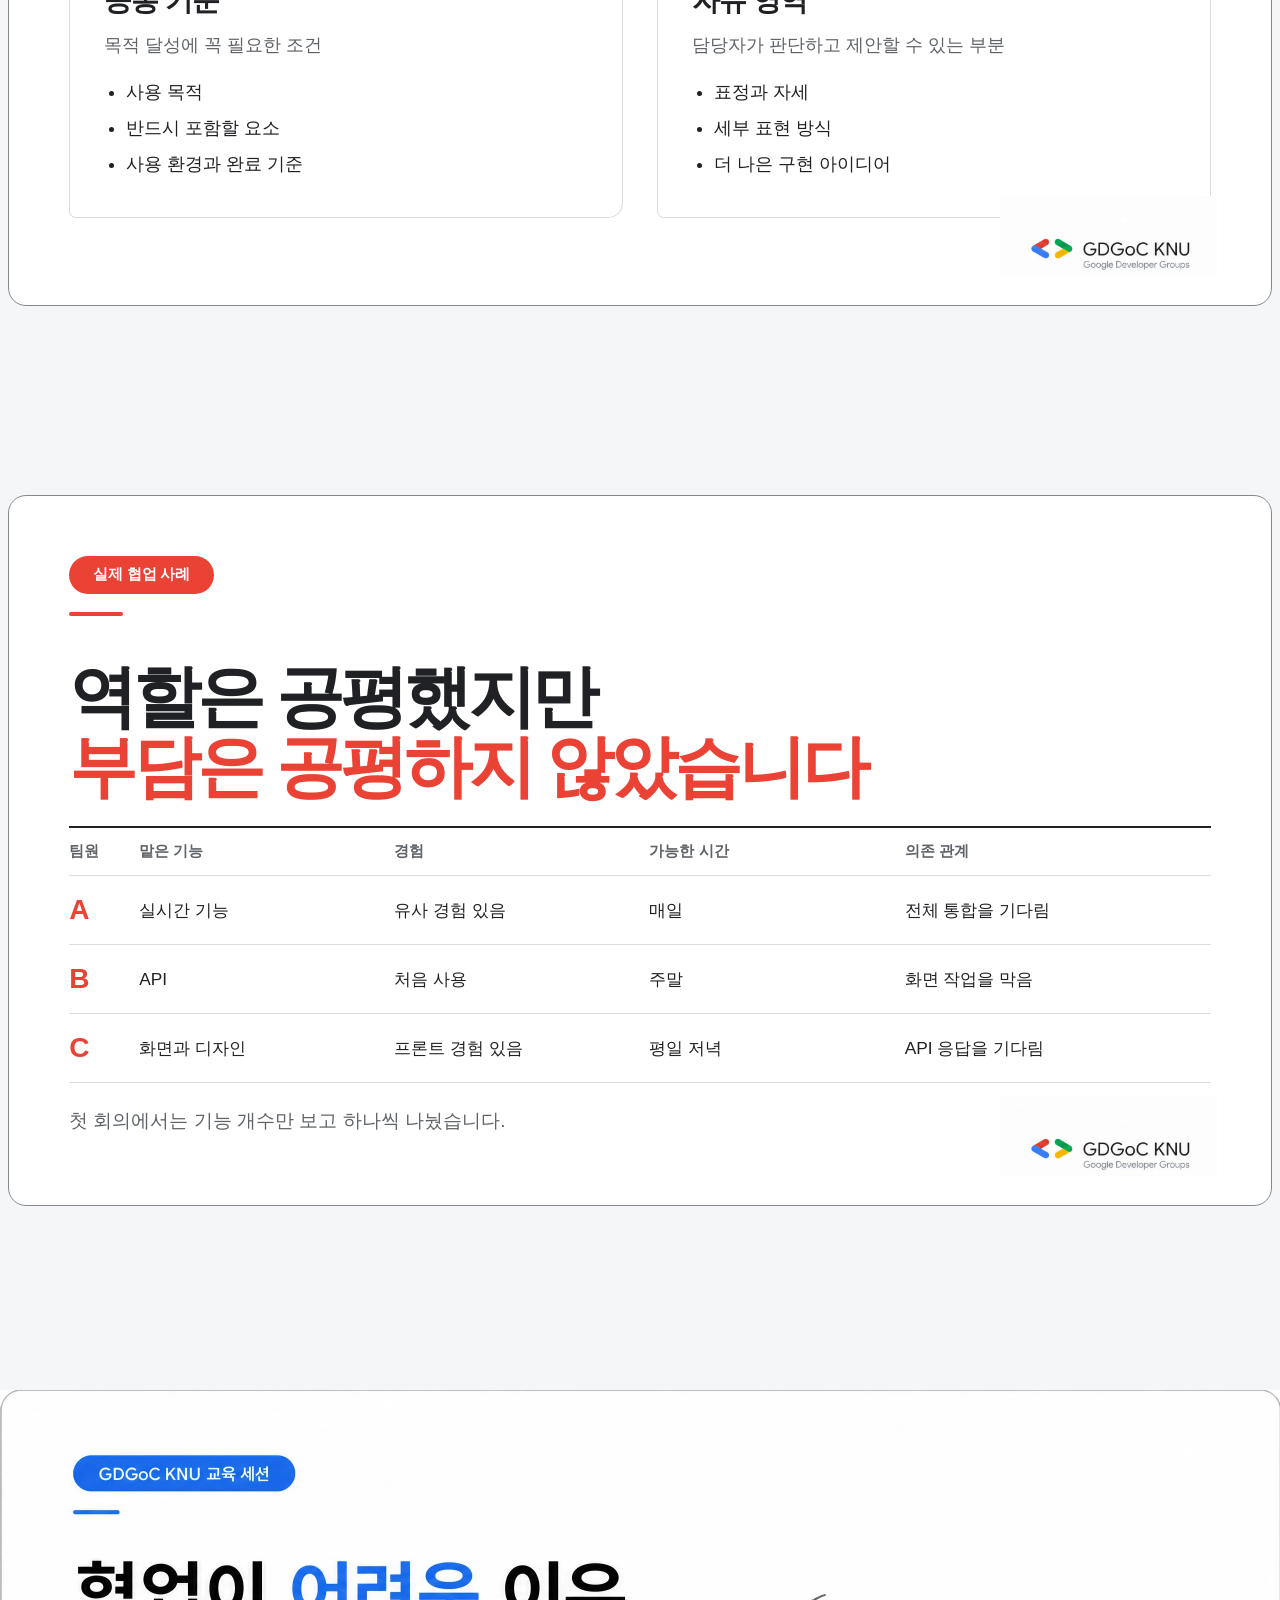
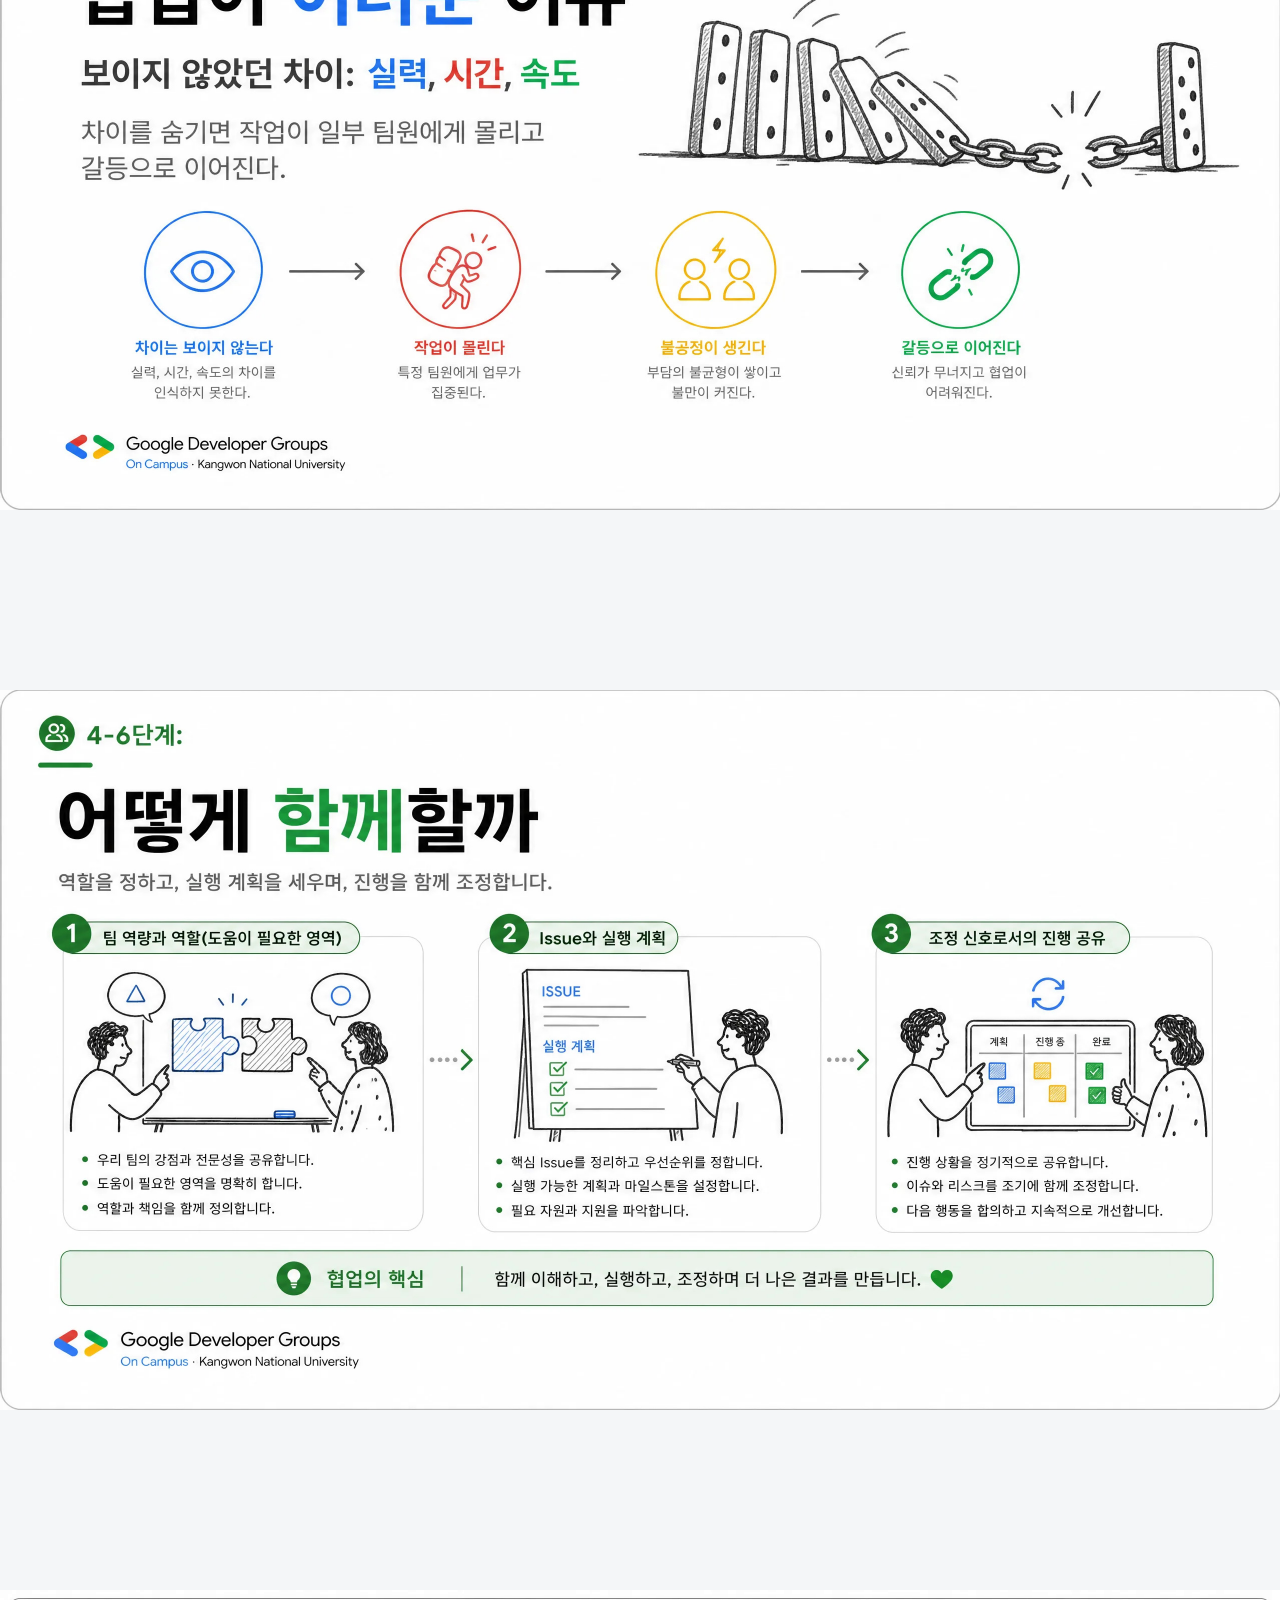
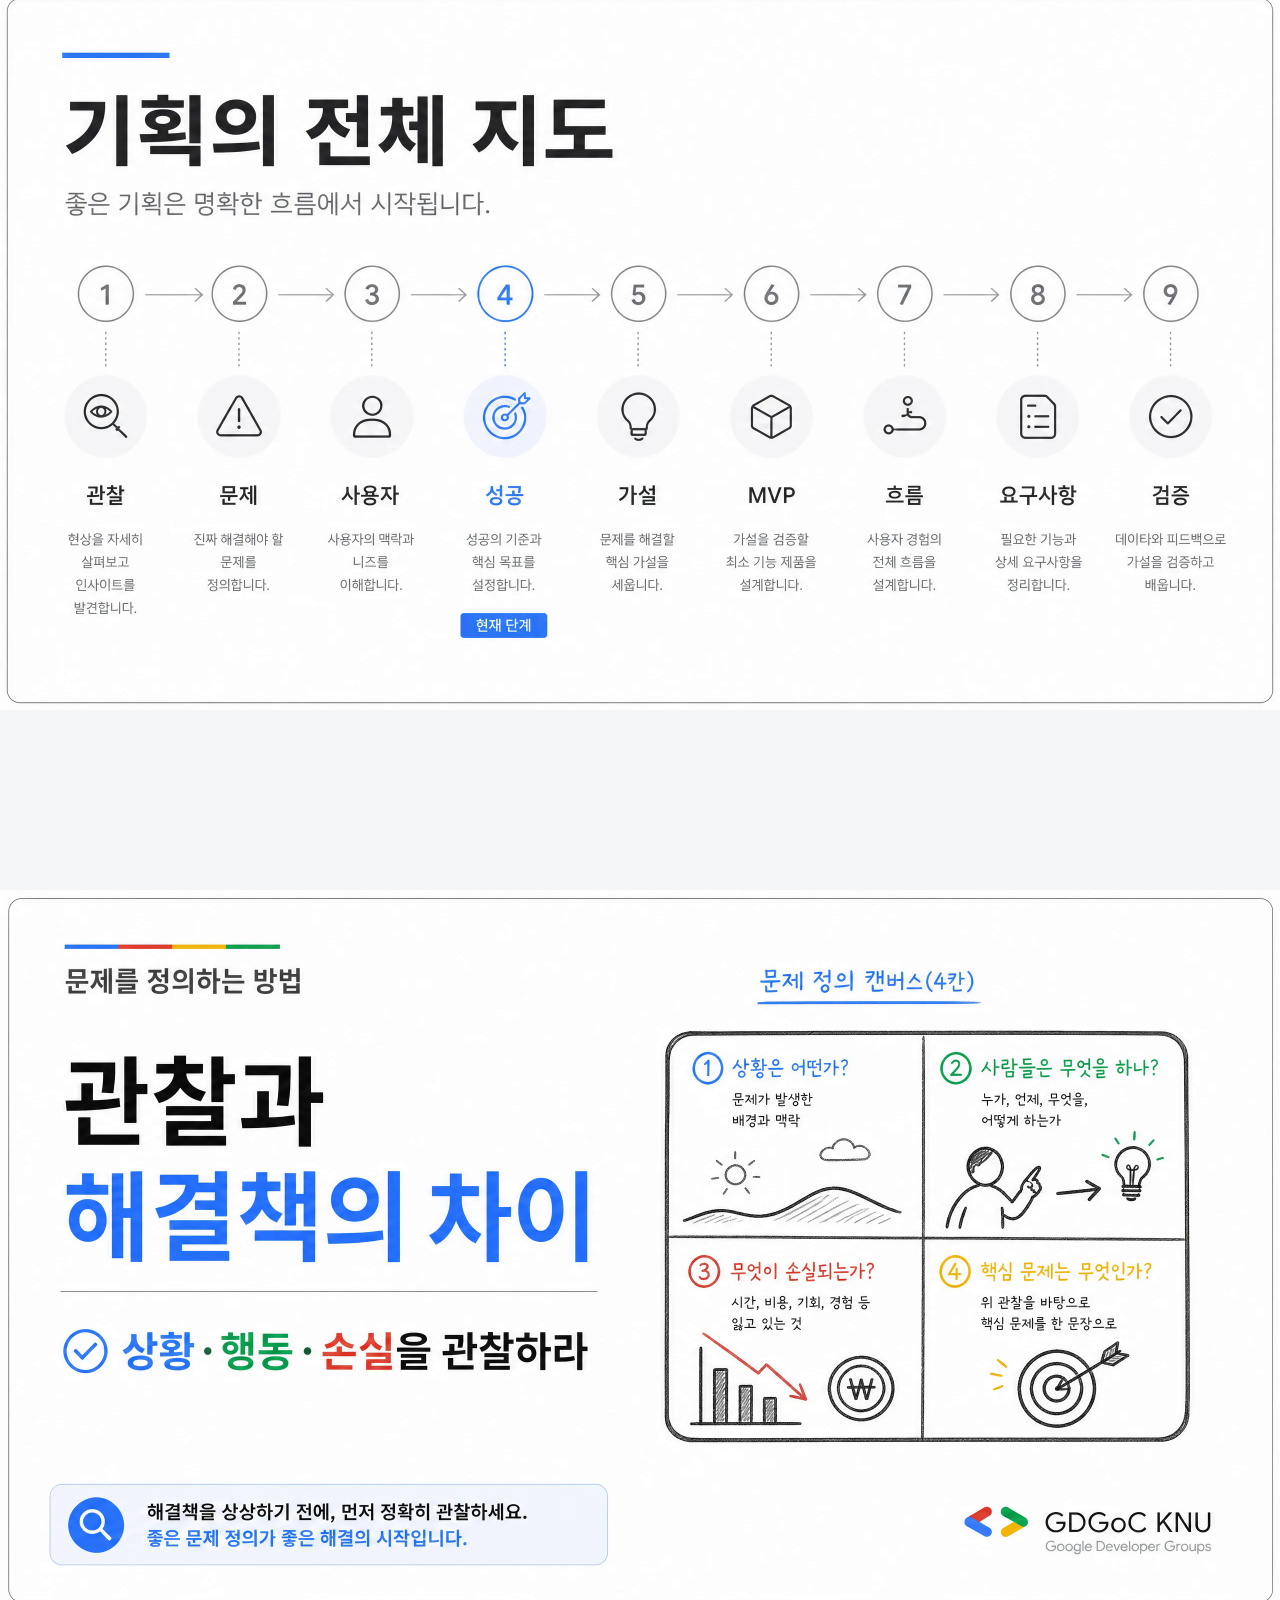
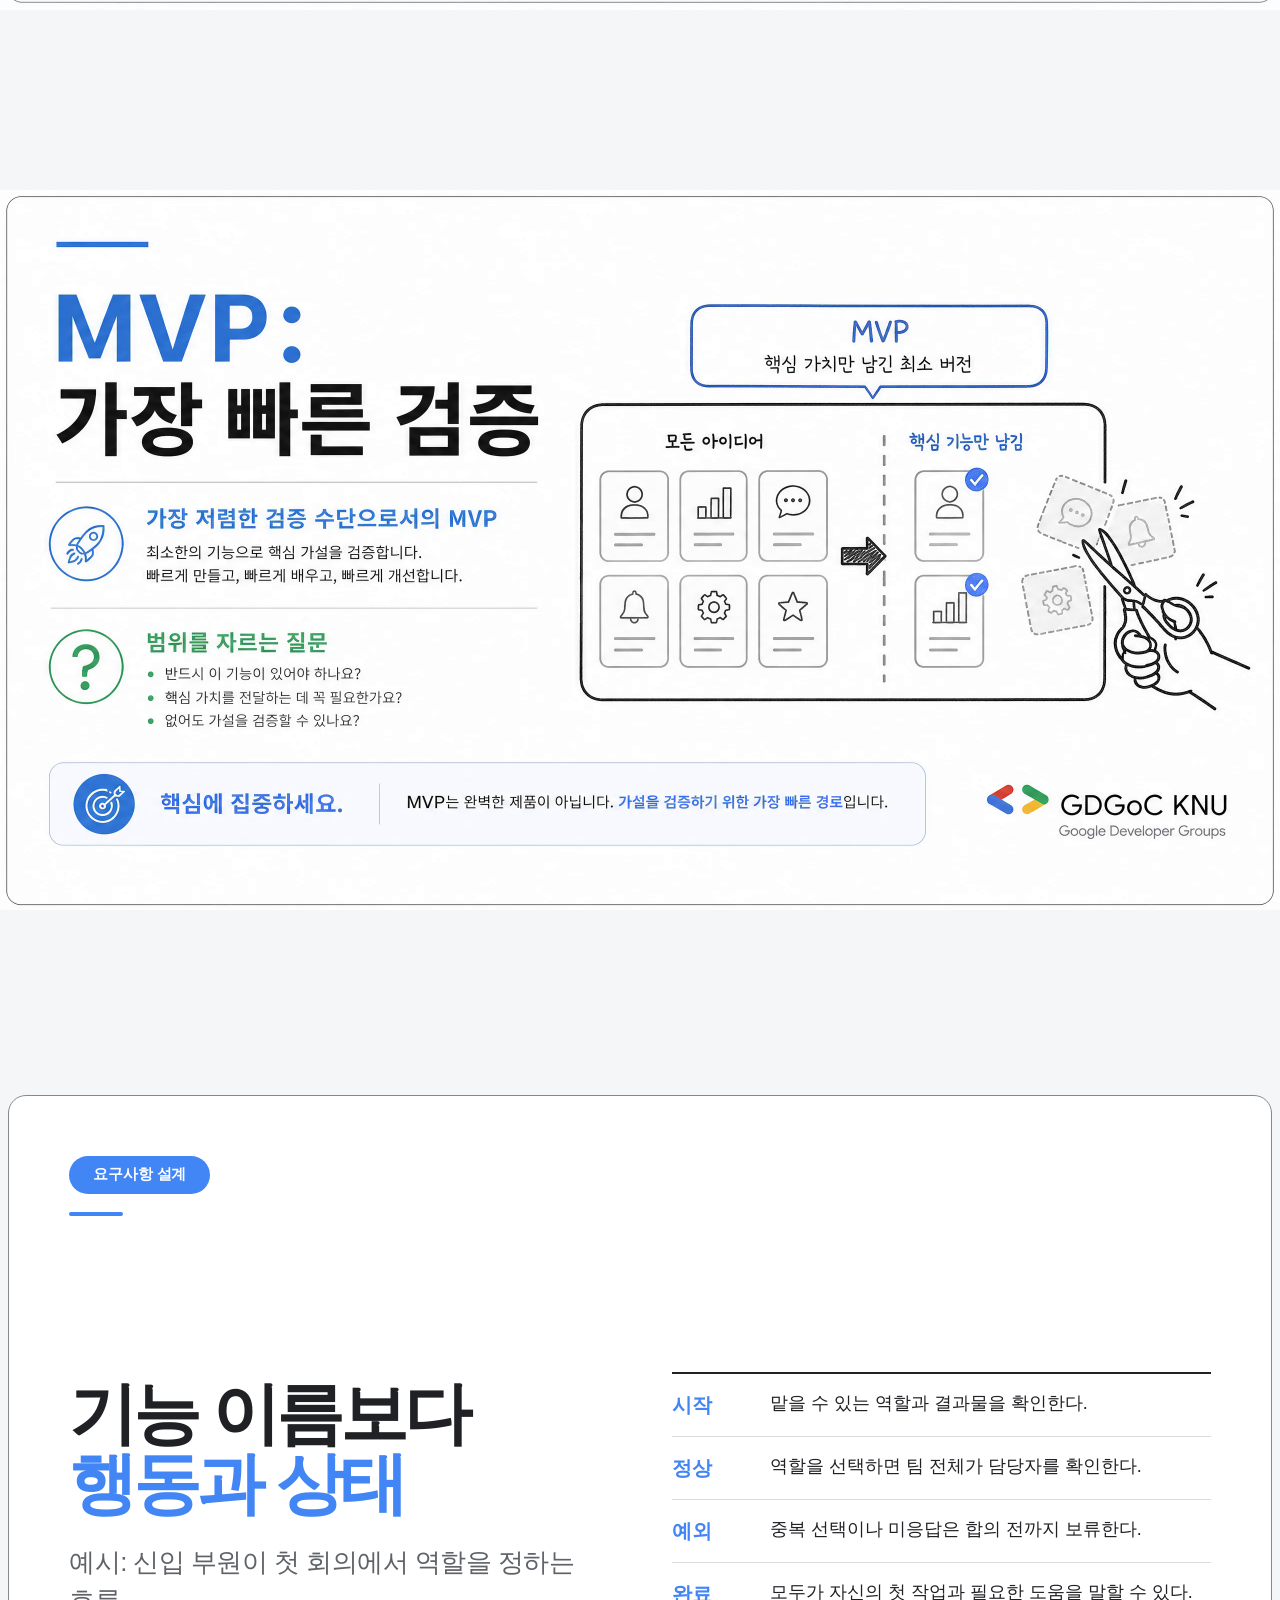
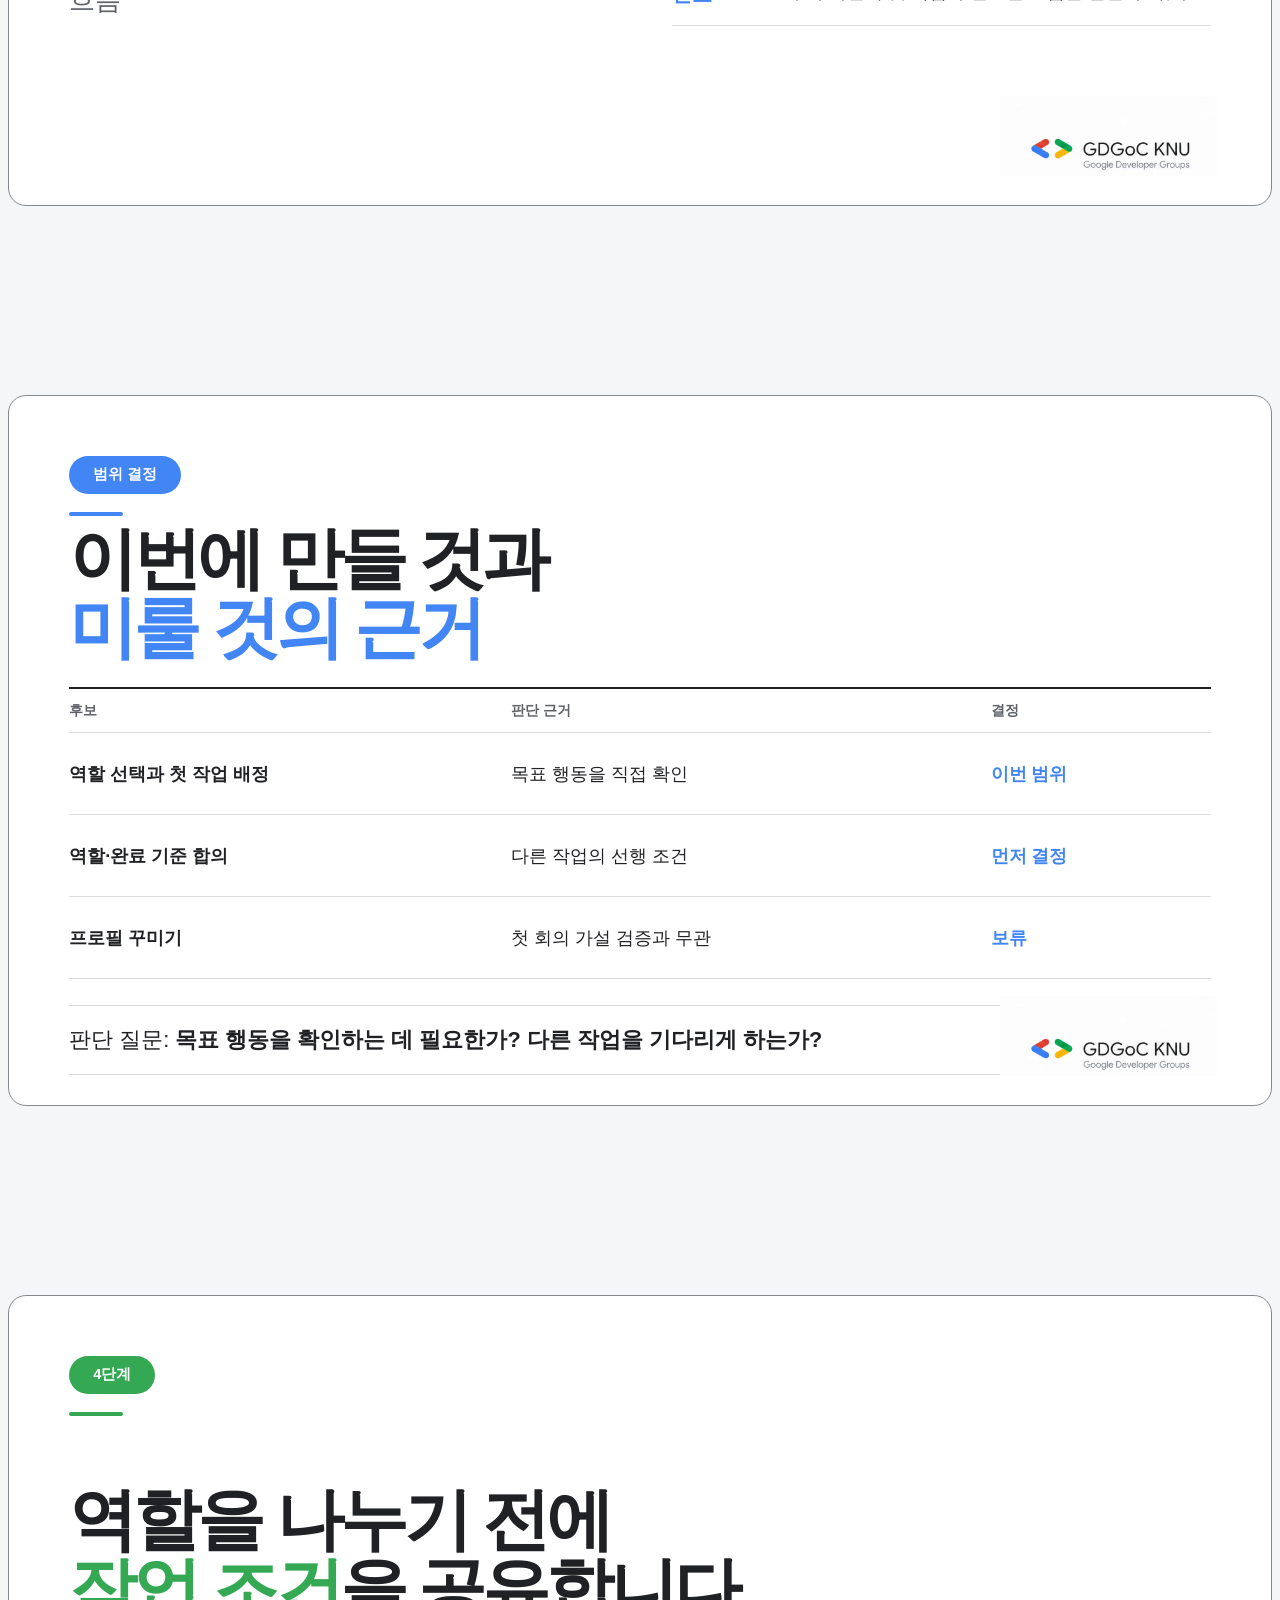
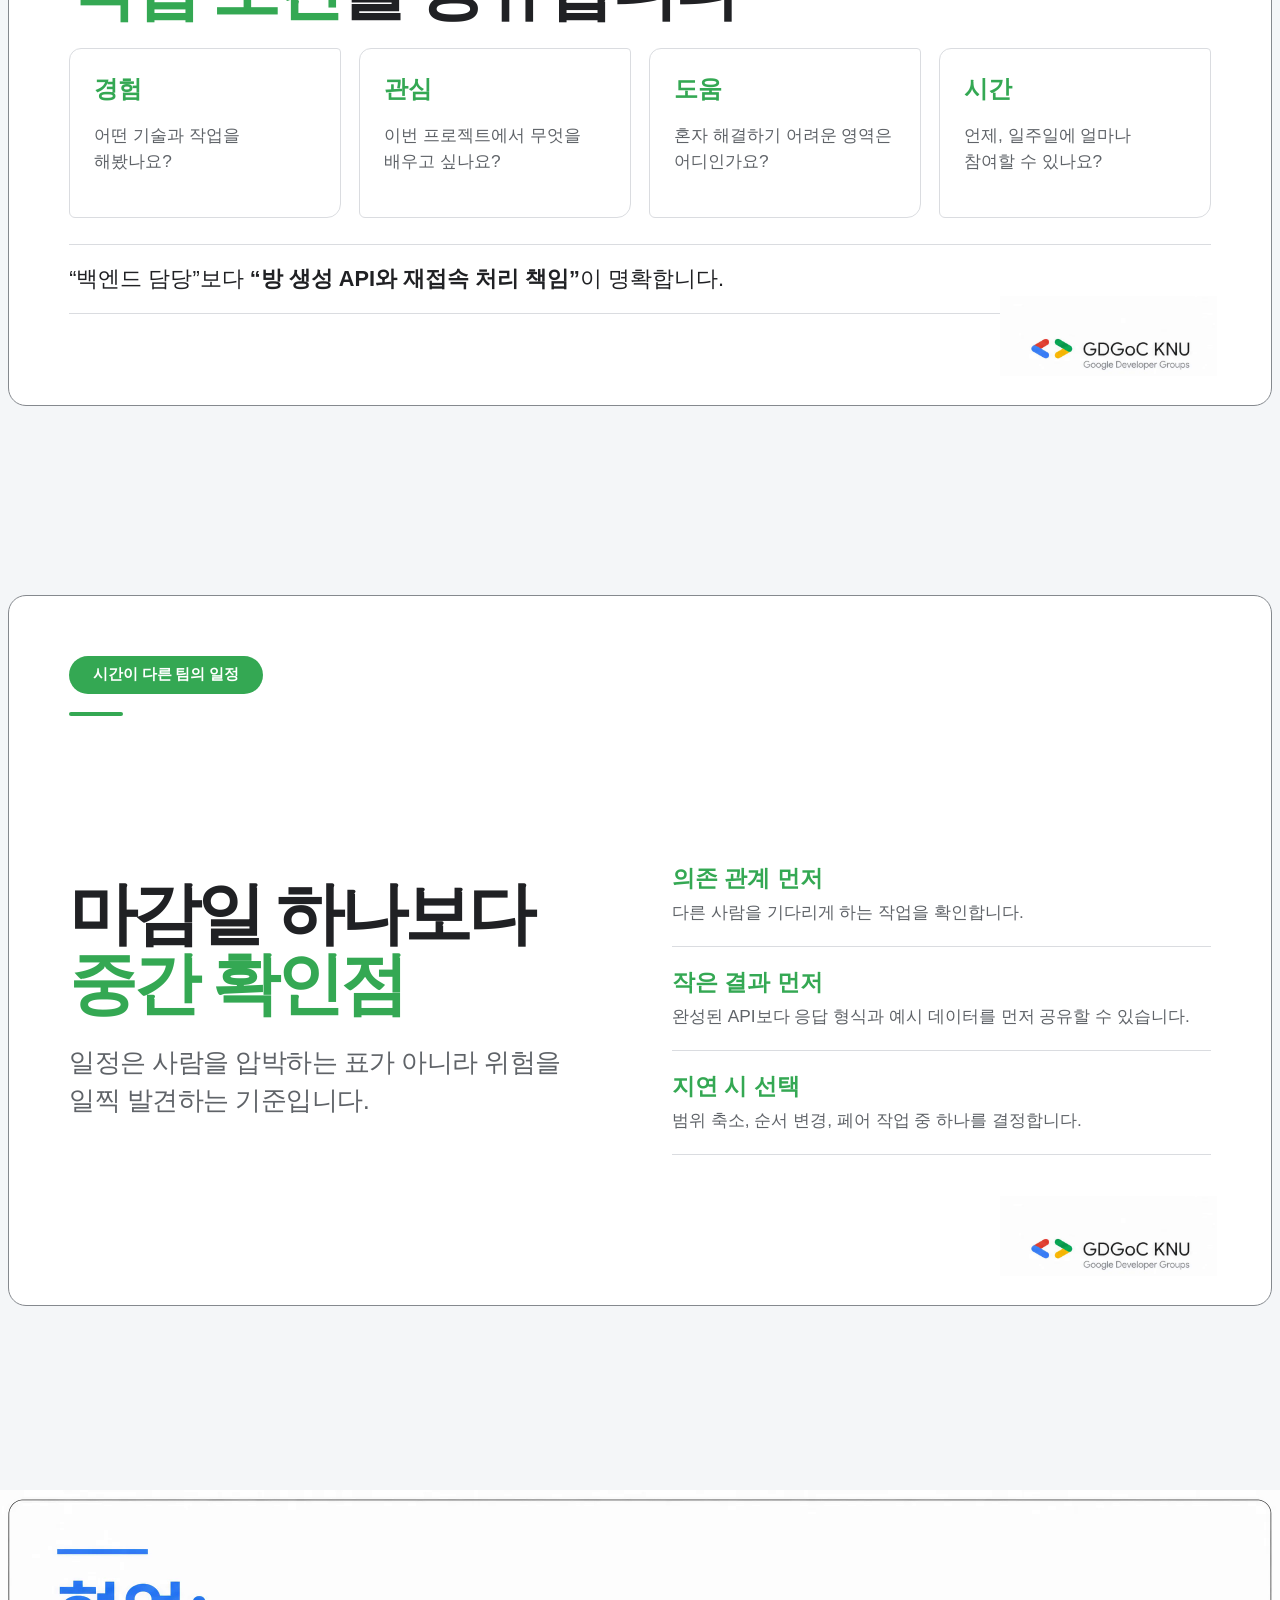
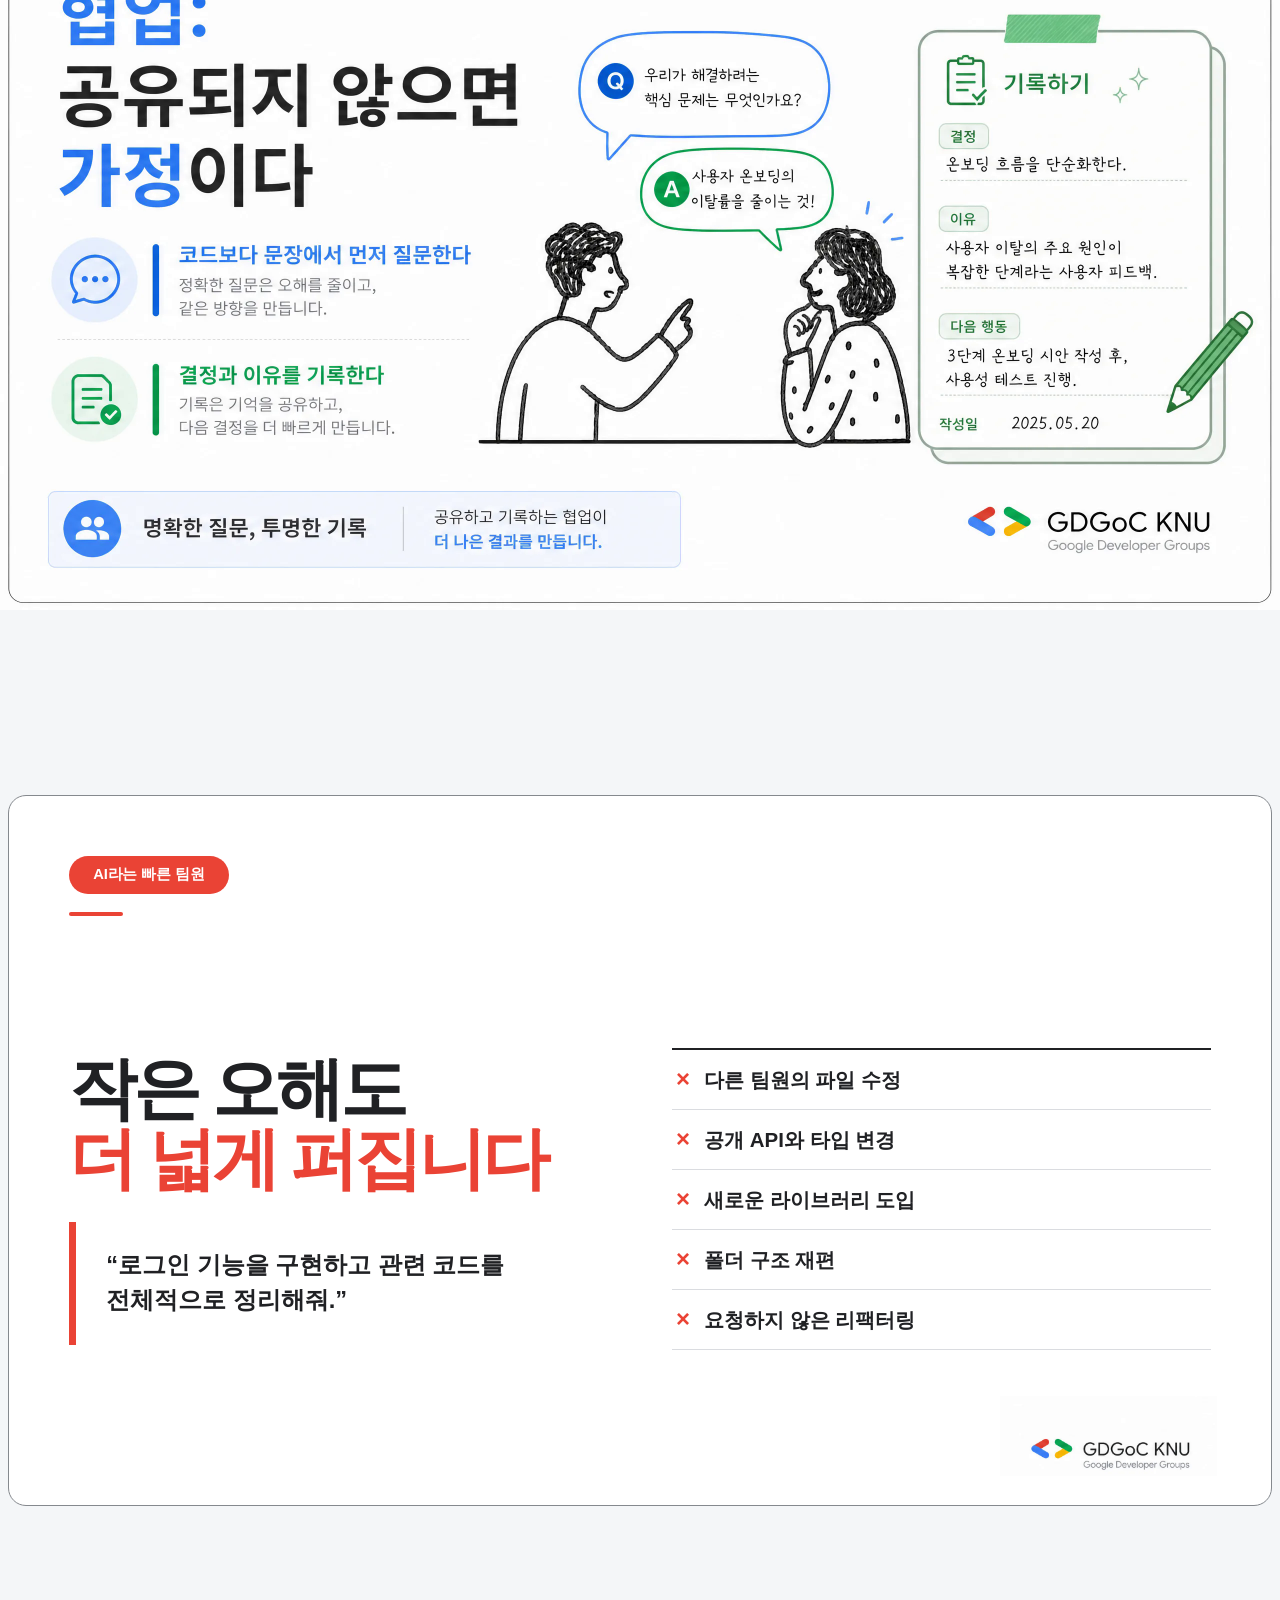
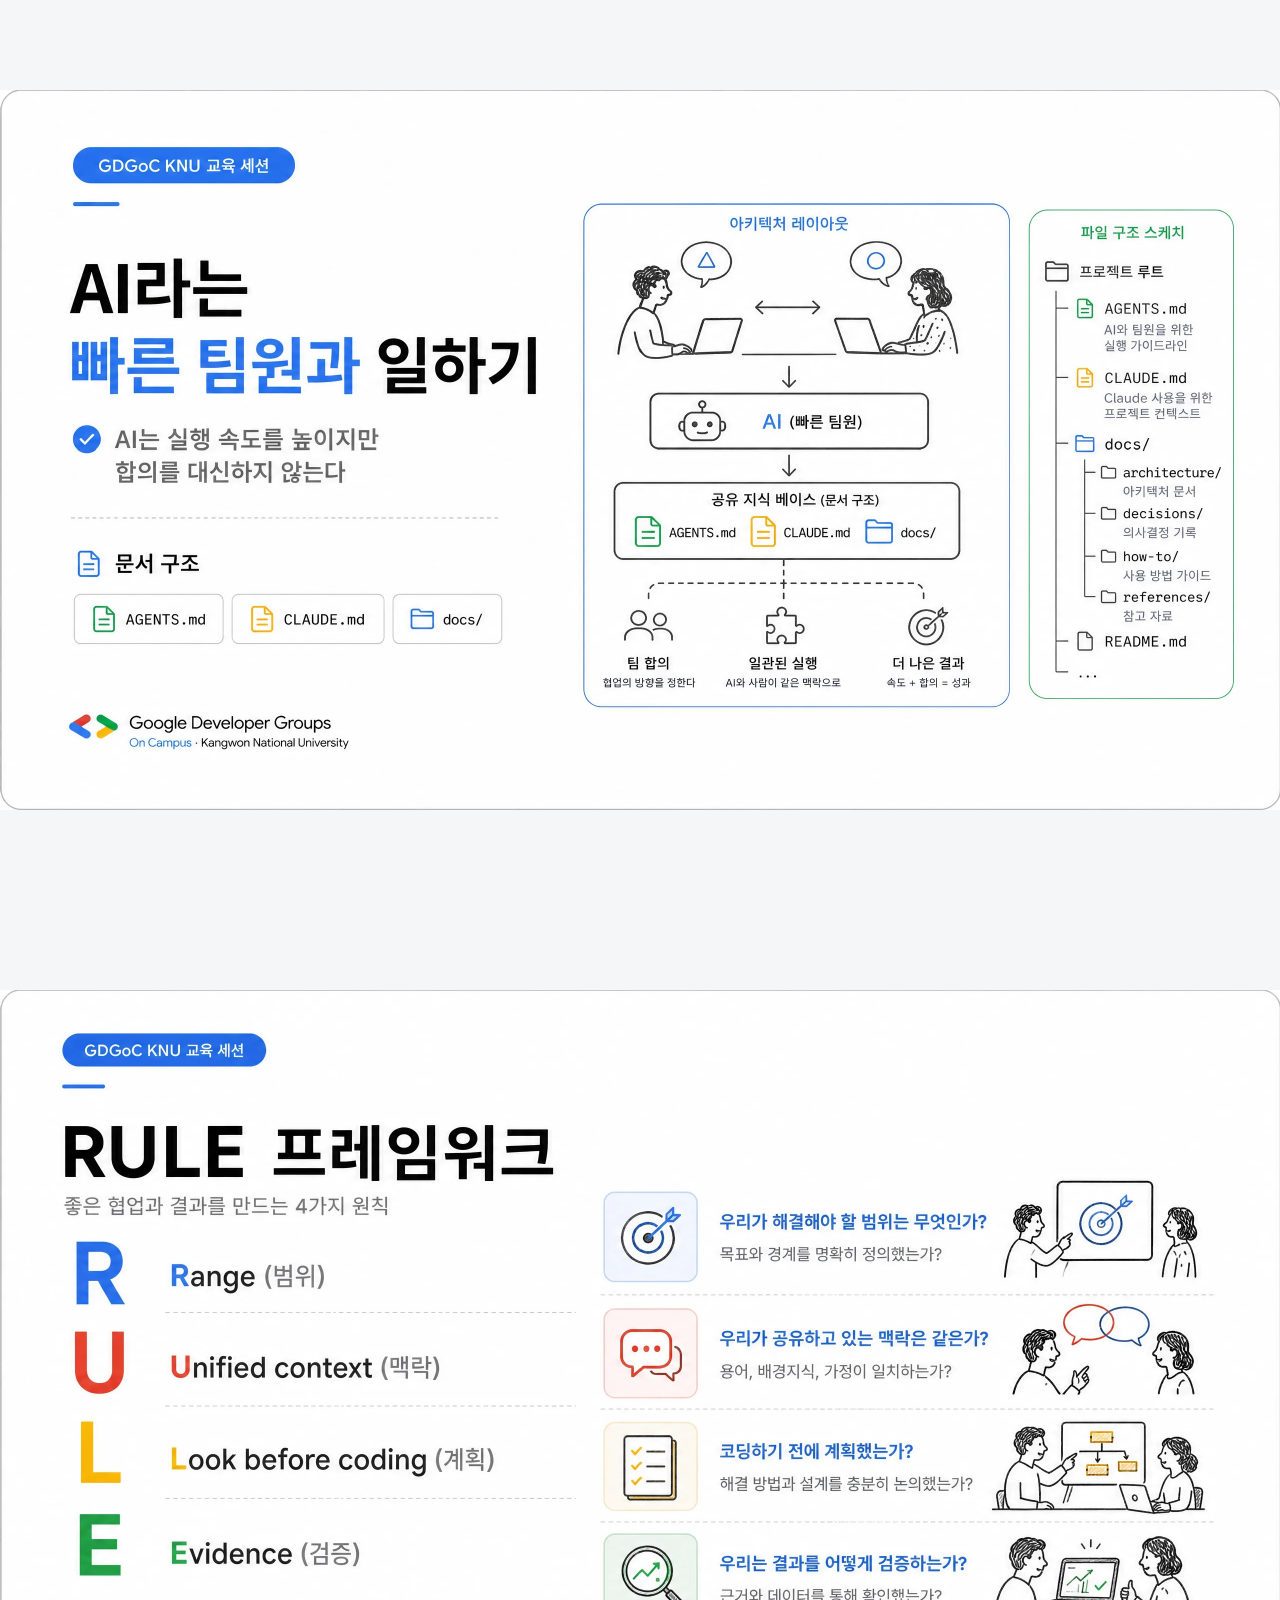
==== commit 45675c97: "docs(presentation): 기획 요구사항과 범위 결정 내용을 보강 변경 내용: - FigJam 스프린트 및 4Ls 회고 슬라이드와 참조 이미지를 제거 - 사용자 흐름의 정" ====
--- a/GDGoC-Planning-Collaboration/index.html
+++ b/GDGoC-Planning-Collaboration/index.html
@@ -177,7 +177,43 @@
       </div>
     </section>
 
-    <section class="slide" data-title="팀 역량과 역할" data-time="18:20" data-chapter="실행 방법" data-accent="green">
+    <section class="slide" data-title="사용자 흐름과 완료 기준" data-time="17:30" data-chapter="실행 방법" data-accent="blue">
+      <div class="sheet">
+        <header class="slide-head"><p class="tag">요구사항 설계</p><span class="accent-rule"></span></header>
+        <div class="content requirement-layout">
+          <div>
+            <h2>기능 이름보다<br><em>행동과 상태</em></h2>
+            <p class="lead">예시: 신입 부원이 첫 회의에서 역할을 정하는 흐름</p>
+          </div>
+          <dl class="requirement-cases">
+            <div><dt>시작</dt><dd>맡을 수 있는 역할과 결과물을 확인한다.</dd></div>
+            <div><dt>정상</dt><dd>역할을 선택하면 팀 전체가 담당자를 확인한다.</dd></div>
+            <div><dt>예외</dt><dd>중복 선택이나 미응답은 합의 전까지 보류한다.</dd></div>
+            <div><dt>완료</dt><dd>모두가 자신의 첫 작업과 필요한 도움을 말할 수 있다.</dd></div>
+          </dl>
+        </div>
+        <aside class="speaker-note">이 사례는 가상의 신입 부원 온보딩 흐름입니다. 화면이나 API를 설계하기 전에 사용자의 시작, 정상 진행, 예외, 완료를 팀이 같은 언어로 적습니다. 예외를 빼면 디자이너와 개발자가 서로 다른 결과를 예상하기 쉽습니다.</aside>
+      </div>
+    </section>
+
+    <section class="slide" data-title="우선순위와 범위 결정" data-time="19:10" data-chapter="실행 방법" data-accent="blue">
+      <div class="sheet">
+        <header class="slide-head"><p class="tag">범위 결정</p><span class="accent-rule"></span></header>
+        <div class="content">
+          <h2>이번에 만들 것과<br><em>미룰 것의 근거</em></h2>
+          <div class="priority-table" role="table" aria-label="신입 부원 온보딩 흐름의 범위 결정 예시">
+            <div class="priority-row priority-head" role="row"><span role="columnheader">후보</span><span role="columnheader">판단 근거</span><span role="columnheader">결정</span></div>
+            <div class="priority-row" role="row"><b role="cell">역할 선택과 첫 작업 배정</b><span role="cell">목표 행동을 직접 확인</span><strong role="cell">이번 범위</strong></div>
+            <div class="priority-row" role="row"><b role="cell">역할·완료 기준 합의</b><span role="cell">다른 작업의 선행 조건</span><strong role="cell">먼저 결정</strong></div>
+            <div class="priority-row" role="row"><b role="cell">프로필 꾸미기</b><span role="cell">첫 회의 가설 검증과 무관</span><strong role="cell">보류</strong></div>
+          </div>
+          <p class="statement">판단 질문: <strong>목표 행동을 확인하는 데 필요한가? 다른 작업을 기다리게 하는가?</strong></p>
+        </div>
+        <aside class="speaker-note">후보를 단순히 많이 만들고 싶은 순서로 정하지 않습니다. 핵심 가설을 검증하는지와 다른 작업의 선행 조건인지부터 확인합니다. 예상 작업량과 가능한 시간은 팀원별로 확인하고, 근거가 부족한 후보는 작은 실험 뒤 다시 판단합니다.</aside>
+      </div>
+    </section>
+
+    <section class="slide" data-title="팀 역량과 역할" data-time="20:40" data-chapter="실행 방법" data-accent="green">
       <div class="sheet">
         <header class="slide-head"><p class="tag">4단계</p><span class="accent-rule"></span></header>
         <div class="content">
@@ -194,7 +230,7 @@
       </div>
     </section>
 
-    <section class="slide" data-title="속도와 일정의 조율" data-time="20:40" data-chapter="실행 방법" data-accent="green">
+    <section class="slide" data-title="속도와 일정의 조율" data-time="22:30" data-chapter="실행 방법" data-accent="green">
       <div class="sheet">
         <header class="slide-head"><p class="tag">시간이 다른 팀의 일정</p><span class="accent-rule"></span></header>
         <div class="content schedule-layout">
@@ -212,29 +248,7 @@
       </div>
     </section>
 
-    <section class="slide" data-title="한 주를 운영하는 스프린트" data-time="23:00" data-chapter="실행 방법" data-accent="green">
-      <div class="sheet">
-        <header class="slide-head"><p class="tag">스프린트 운영 예시</p><span class="accent-rule"></span></header>
-        <div class="content sprint-layout">
-          <figure class="figjam-shot">
-            <img src="assets/figma-reference/teo-sprint-template.png" alt="테오의 스프린트 템플릿 FigJam 보드 전체 화면">
-            <figcaption>참고: <a href="https://www.figma.com/board/oDbmnUtm2k04sYwtBNKvT8/" target="_blank" rel="noreferrer">테오의 스프린트 템플릿, FigJam</a></figcaption>
-          </figure>
-          <div>
-            <h2>한 주를 함께 쓰는<br><em>스프린트 리듬</em></h2>
-            <ol class="sprint-steps">
-              <li><b>스케치 · 계획</b><span>각자의 아이디어와 이번 주 목표를 꺼냅니다.</span></li>
-              <li><b>결정</b><span>이번 범위, 담당자, 완료 조건을 한 번에 고정합니다.</span></li>
-              <li><b>개발</b><span>작은 확인점을 두고 막힌 일을 먼저 공유합니다.</span></li>
-              <li><b>데모 · 4Ls 회고</b><span>결과와 다음 주에 바꿀 조건을 함께 확인합니다.</span></li>
-            </ol>
-          </div>
-        </div>
-        <aside class="speaker-note">이 FigJam 템플릿은 스케치와 계획, 결정, 개발, 데모와 4Ls 회고를 한 주의 흐름으로 배치합니다. 팀에 필요한 것은 같은 날짜표가 아니라 결정과 확인을 반복하는 리듬입니다.</aside>
-      </div>
-    </section>
-
-    <section class="slide reference" data-title="결정과 이유를 기록하기" data-time="25:10" data-chapter="실행 방법" data-accent="green">
+    <section class="slide reference" data-title="결정과 이유를 기록하기" data-time="24:10" data-chapter="실행 방법" data-accent="green">
       <div class="sheet">
         <img class="reference-art" src="assets/session-reference/collaboration.png" alt="" aria-hidden="true">
         <header class="slide-head"><p class="tag">5–6단계</p><span class="accent-rule"></span></header>
@@ -250,7 +264,7 @@
       </div>
     </section>
 
-    <section class="slide" data-title="규칙 없는 AI 작업" data-time="27:10" data-chapter="AI 협업" data-accent="red">
+    <section class="slide" data-title="규칙 없는 AI 작업" data-time="26:10" data-chapter="AI 협업" data-accent="red">
       <div class="sheet">
         <header class="slide-head"><p class="tag">AI라는 빠른 팀원</p><span class="accent-rule"></span></header>
         <div class="content ai-risk-layout">
@@ -270,7 +284,7 @@
       </div>
     </section>
 
-    <section class="slide reference" data-title="AI라는 빠른 팀원과 일하기" data-time="29:20" data-chapter="AI 협업" data-accent="blue">
+    <section class="slide reference" data-title="AI라는 빠른 팀원과 일하기" data-time="28:10" data-chapter="AI 협업" data-accent="blue">
       <div class="sheet">
         <img class="reference-art" src="assets/session-reference/ai-collaboration-pdf.png" alt="" aria-hidden="true">
         <header class="slide-head"><p class="tag">공유 지식 구조</p><span class="accent-rule"></span></header>
@@ -295,7 +309,7 @@
       </div>
     </section>
 
-    <section class="slide reference" data-title="RULE 프레임워크" data-time="31:40" data-chapter="AI 협업" data-accent="blue">
+    <section class="slide reference" data-title="RULE 프레임워크" data-time="30:10" data-chapter="AI 협업" data-accent="blue">
       <div class="sheet">
         <img class="reference-art" src="assets/session-reference/rule-framework-pdf.png" alt="" aria-hidden="true">
         <header class="slide-head"><p class="tag">AI 작업 전 네 가지 질문</p><span class="accent-rule"></span></header>
@@ -312,7 +326,7 @@
       </div>
     </section>
 
-    <section class="slide" data-title="Issue에서 검증까지" data-time="33:40" data-chapter="AI 협업" data-accent="green">
+    <section class="slide" data-title="Issue에서 검증까지" data-time="32:10" data-chapter="AI 협업" data-accent="green">
       <div class="sheet">
         <header class="slide-head"><p class="tag">AI 협업 작업 흐름</p><span class="accent-rule"></span></header>
         <div class="content">
@@ -331,7 +345,7 @@
       </div>
     </section>
 
-    <section class="slide reference" data-title="7문장 기획 캔버스" data-time="35:40" data-chapter="적용" data-accent="blue">
+    <section class="slide reference" data-title="7문장 기획 캔버스" data-time="34:10" data-chapter="적용" data-accent="blue">
       <div class="sheet">
         <img class="reference-art" src="assets/session-reference/canvas_practice.png" alt="" aria-hidden="true">
         <header class="slide-head"><p class="tag">프로젝트 시작 캔버스 1/2</p><span class="accent-rule"></span></header>
@@ -349,7 +363,7 @@
       </div>
     </section>
 
-    <section class="slide" data-title="협업 캔버스" data-time="37:20" data-chapter="적용" data-accent="green">
+    <section class="slide" data-title="협업 캔버스" data-time="36:20" data-chapter="적용" data-accent="green">
       <div class="sheet">
         <header class="slide-head"><p class="tag">프로젝트 시작 캔버스 2/2</p><span class="accent-rule"></span></header>
         <div class="content">
@@ -366,26 +380,7 @@
       </div>
     </section>
 
-    <section class="slide" data-title="4Ls 회고" data-time="38:30" data-chapter="적용" data-accent="yellow">
-      <div class="sheet">
-        <header class="slide-head"><p class="tag">스프린트 마지막 10분</p><span class="accent-rule"></span></header>
-        <div class="content retrospective-layout">
-          <div>
-            <h2>다음 협업을 바꾸는<br><em>4Ls 회고</em></h2>
-            <p class="lead">회고에서는 사람을 평가하지 않고, 다음 주의 작업 조건을 조정합니다.</p>
-          </div>
-          <dl class="four-ls">
-            <div><dt>Liked</dt><dd>계속 유지할 일</dd></div>
-            <div><dt>Learned</dt><dd>새롭게 알게 된 일</dd></div>
-            <div><dt>Lacked</dt><dd>부족했던 정보와 지원</dd></div>
-            <div><dt>Longed for</dt><dd>다음에 시도할 변화</dd></div>
-          </dl>
-        </div>
-        <aside class="speaker-note">회고를 길게 할 필요는 없습니다. 4Ls 네 항목을 각자 적고, Lacked나 Longed for에서 나온 것 중 하나만 다음 스프린트의 규칙 또는 일정에 반영해도 충분합니다.</aside>
-      </div>
-    </section>
-
-    <section class="slide closing reference" data-title="마무리" data-time="39:20" data-chapter="적용" data-accent="blue">
+    <section class="slide closing reference" data-title="마무리" data-time="38:40" data-chapter="적용" data-accent="blue">
       <div class="sheet closing-layout">
         <img class="reference-art" src="assets/session-reference/closing.png" alt="" aria-hidden="true">
         <p class="tag">GDGoC KNU 교육 세션</p>
--- a/GDGoC-Planning-Collaboration/presentation-2026.css
+++ b/GDGoC-Planning-Collaboration/presentation-2026.css
@@ -156,7 +156,7 @@
 .six-steps b { color: var(--accent); font-size: 20px; }
 .six-steps span { font-size: clamp(19px, 1.75vw, 27px); font-weight: 800; }
 
-.split-story, .schedule-layout, .ai-risk-layout, .docs-layout, .sprint-layout, .retrospective-layout { display: grid; grid-template-columns: 1fr 1fr; gap: 64px; align-items: center; }
+.split-story, .schedule-layout, .ai-risk-layout, .docs-layout, .requirement-layout { display: grid; grid-template-columns: 1fr 1fr; gap: 64px; align-items: center; }
 blockquote { margin: 28px 0 0; padding: 26px 30px; border-left: 7px solid var(--accent); background: var(--accent-soft); font-size: clamp(20px, 1.85vw, 29px); font-weight: 700; line-height: 1.5; }
 .stacked-notes { display: grid; gap: 12px; }
 .stacked-notes article { padding: 20px 24px; border: 1px solid var(--line); border-radius: 10px 4px 12px 5px; }
@@ -177,19 +177,14 @@
 .checkpoint-list b { display: block; margin-bottom: 6px; color: var(--accent); font-size: clamp(21px, 1.8vw, 28px); }
 .checkpoint-list span { color: var(--muted); font-size: clamp(16px, 1.35vw, 21px); line-height: 1.5; }
 
-.figjam-shot { margin: 0; align-self: stretch; min-height: 0; display: flex; flex-direction: column; border: 1px solid var(--line); border-radius: 12px 4px 14px 6px; overflow: hidden; background: #101114; }
-.figjam-shot img { width: 100%; flex: 1; min-height: 0; display: block; object-fit: cover; object-position: 50% 28%; }
-.figjam-shot figcaption { padding: 11px 14px; background: #fff; color: var(--muted); font-size: clamp(12px, 1vw, 16px); line-height: 1.35; }
-.figjam-shot a { color: inherit; text-underline-offset: 3px; }
-.sprint-steps { margin: 0; padding: 0; list-style: none; border-top: 2px solid var(--ink); }
-.sprint-steps li { display: grid; grid-template-columns: 180px 1fr; gap: 20px; padding: 16px 0; border-bottom: 1px solid var(--line); }
-.sprint-steps b { color: var(--accent); font-size: clamp(18px, 1.55vw, 24px); }
-.sprint-steps span { color: var(--muted); font-size: clamp(15px, 1.25vw, 20px); line-height: 1.45; }
-
-.four-ls { display: grid; grid-template-columns: repeat(2, 1fr); gap: 14px; margin: 0; }
-.four-ls > div { min-height: 150px; padding: 22px 24px; border: 1px solid var(--line); border-radius: 12px 4px 14px 6px; }
-.four-ls dt { margin-bottom: 34px; color: var(--accent); font-size: clamp(24px, 2.1vw, 34px); font-weight: 850; letter-spacing: -.04em; }
-.four-ls dd { margin: 0; font-size: clamp(17px, 1.4vw, 22px); font-weight: 700; line-height: 1.4; }
+.requirement-cases { margin: 0; border-top: 2px solid var(--ink); }
+.requirement-cases > div { display: grid; grid-template-columns: 82px 1fr; gap: 16px; padding: 17px 0; border-bottom: 1px solid var(--line); }
+.requirement-cases dt { color: var(--accent); font-size: clamp(19px, 1.6vw, 25px); font-weight: 850; }
+.requirement-cases dd { margin: 0; font-size: clamp(17px, 1.4vw, 22px); line-height: 1.45; }
+.priority-table { border-top: 2px solid var(--ink); }
+.priority-row { display: grid; grid-template-columns: 1.15fr 1.25fr .6fr; gap: 20px; align-items: center; min-height: 82px; border-bottom: 1px solid var(--line); font-size: clamp(17px, 1.4vw, 22px); line-height: 1.35; }
+.priority-head { min-height: 44px; color: var(--muted); font-size: clamp(14px, 1.1vw, 17px); font-weight: 750; }
+.priority-row strong { color: var(--accent); }
 
 .document-flow { display: grid; grid-template-columns: repeat(3, 1fr); gap: 24px; }
 .document-flow article { min-height: 230px; padding: 28px; border: 1px solid var(--line); border-radius: 13px 5px 15px 7px; }
@@ -259,15 +254,14 @@
   .sheet { width: calc(100vw - 8px); min-height: calc(100svh - 8px); aspect-ratio: auto; padding: 62px 24px 78px; border-radius: 14px; overflow: visible; }
   .reference .sheet { width: 100vw; min-height: 0; aspect-ratio: 16 / 9; padding: 0; overflow: hidden; border-radius: 0; }
   .sheet::after { right: 22px; bottom: 22px; }
-  .cover-layout, .two-col, .split-story, .schedule-layout, .ai-risk-layout, .docs-layout, .sprint-layout, .retrospective-layout, .rule-layout { grid-template-columns: 1fr; gap: 28px; }
+  .cover-layout, .two-col, .split-story, .schedule-layout, .ai-risk-layout, .docs-layout, .requirement-layout, .rule-layout { grid-template-columns: 1fr; gap: 28px; }
   .hero-art { max-height: 300px; }
   .cover-outcomes { flex-direction: column; border-top: 0; }
   .cover-outcomes span { padding: 10px 0; margin: 0; border-right: 0; border-bottom: 1px solid var(--line); }
   .cause-chain, .question-grid, .document-flow, .six-steps, .workflow { grid-template-columns: 1fr; }
   .contrast-layout, .before-after, .canvas-list { grid-template-columns: 1fr; }
-  .four-ls { grid-template-columns: 1fr; }
-  .figjam-shot { min-height: 340px; }
-  .sprint-steps li { grid-template-columns: 1fr; gap: 5px; }
+  .priority-table { overflow-x: auto; }
+  .priority-row { min-width: 650px; }
   .cause-chain li, .workflow li { min-height: 0; border-right: 1px solid var(--line); border-bottom: 0; }
   .cause-chain li:last-child, .workflow li:last-child { border-bottom: 1px solid var(--line); }
   .cause-chain li:not(:last-child)::after, .workflow li:not(:last-child)::after { content: "↓"; top: auto; right: 18px; bottom: -15px; }
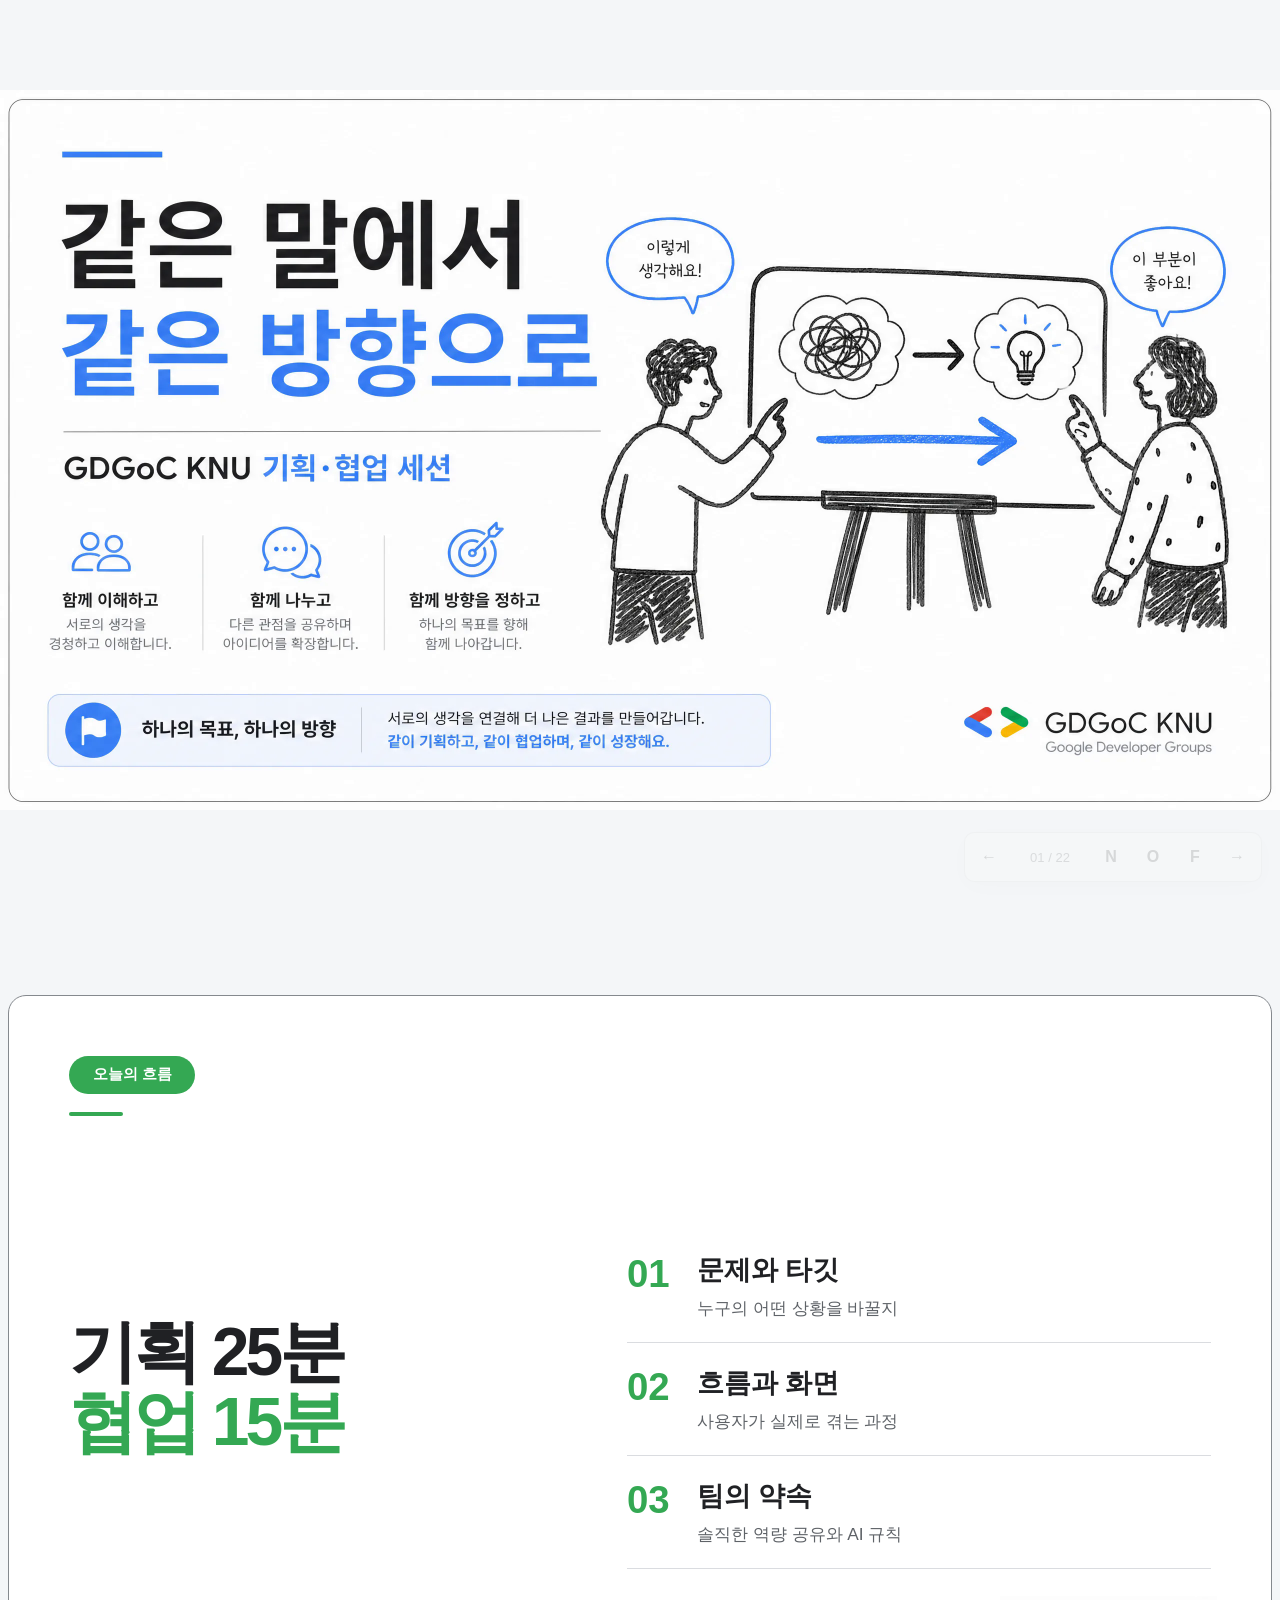
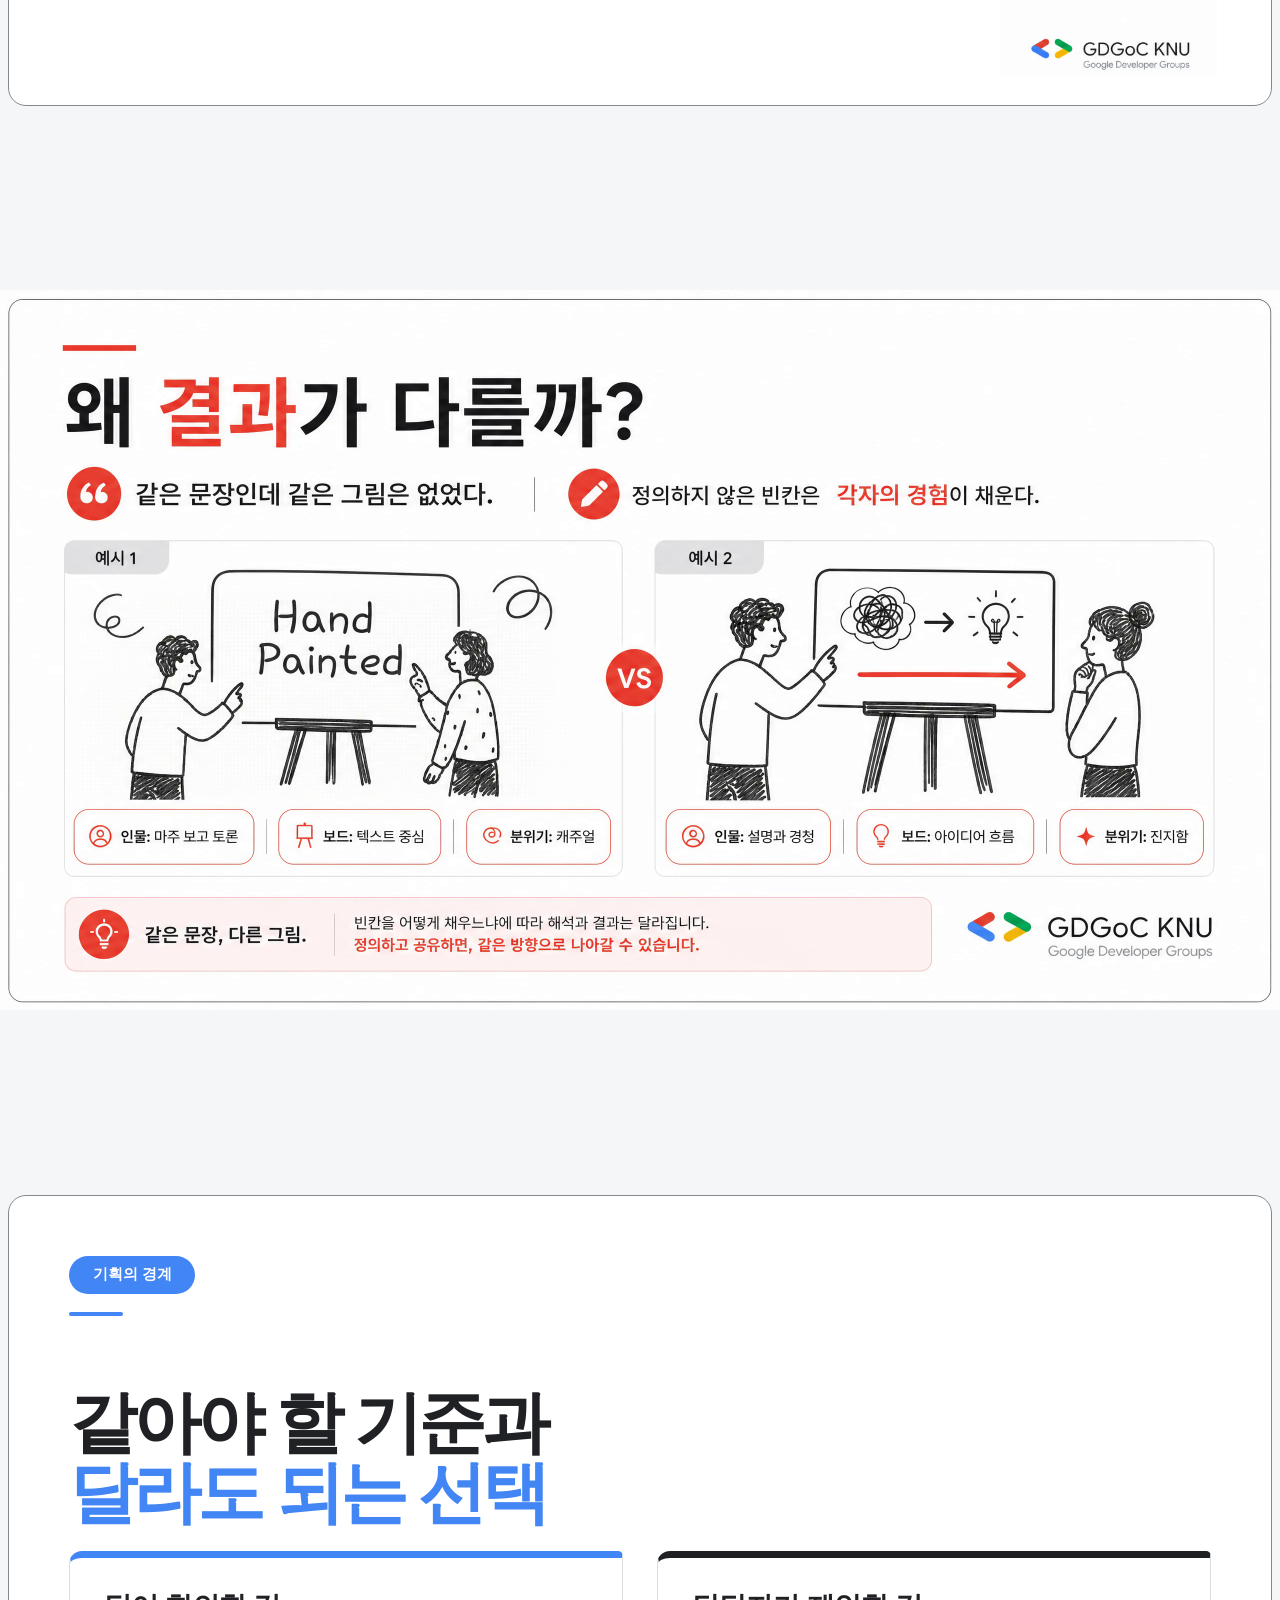
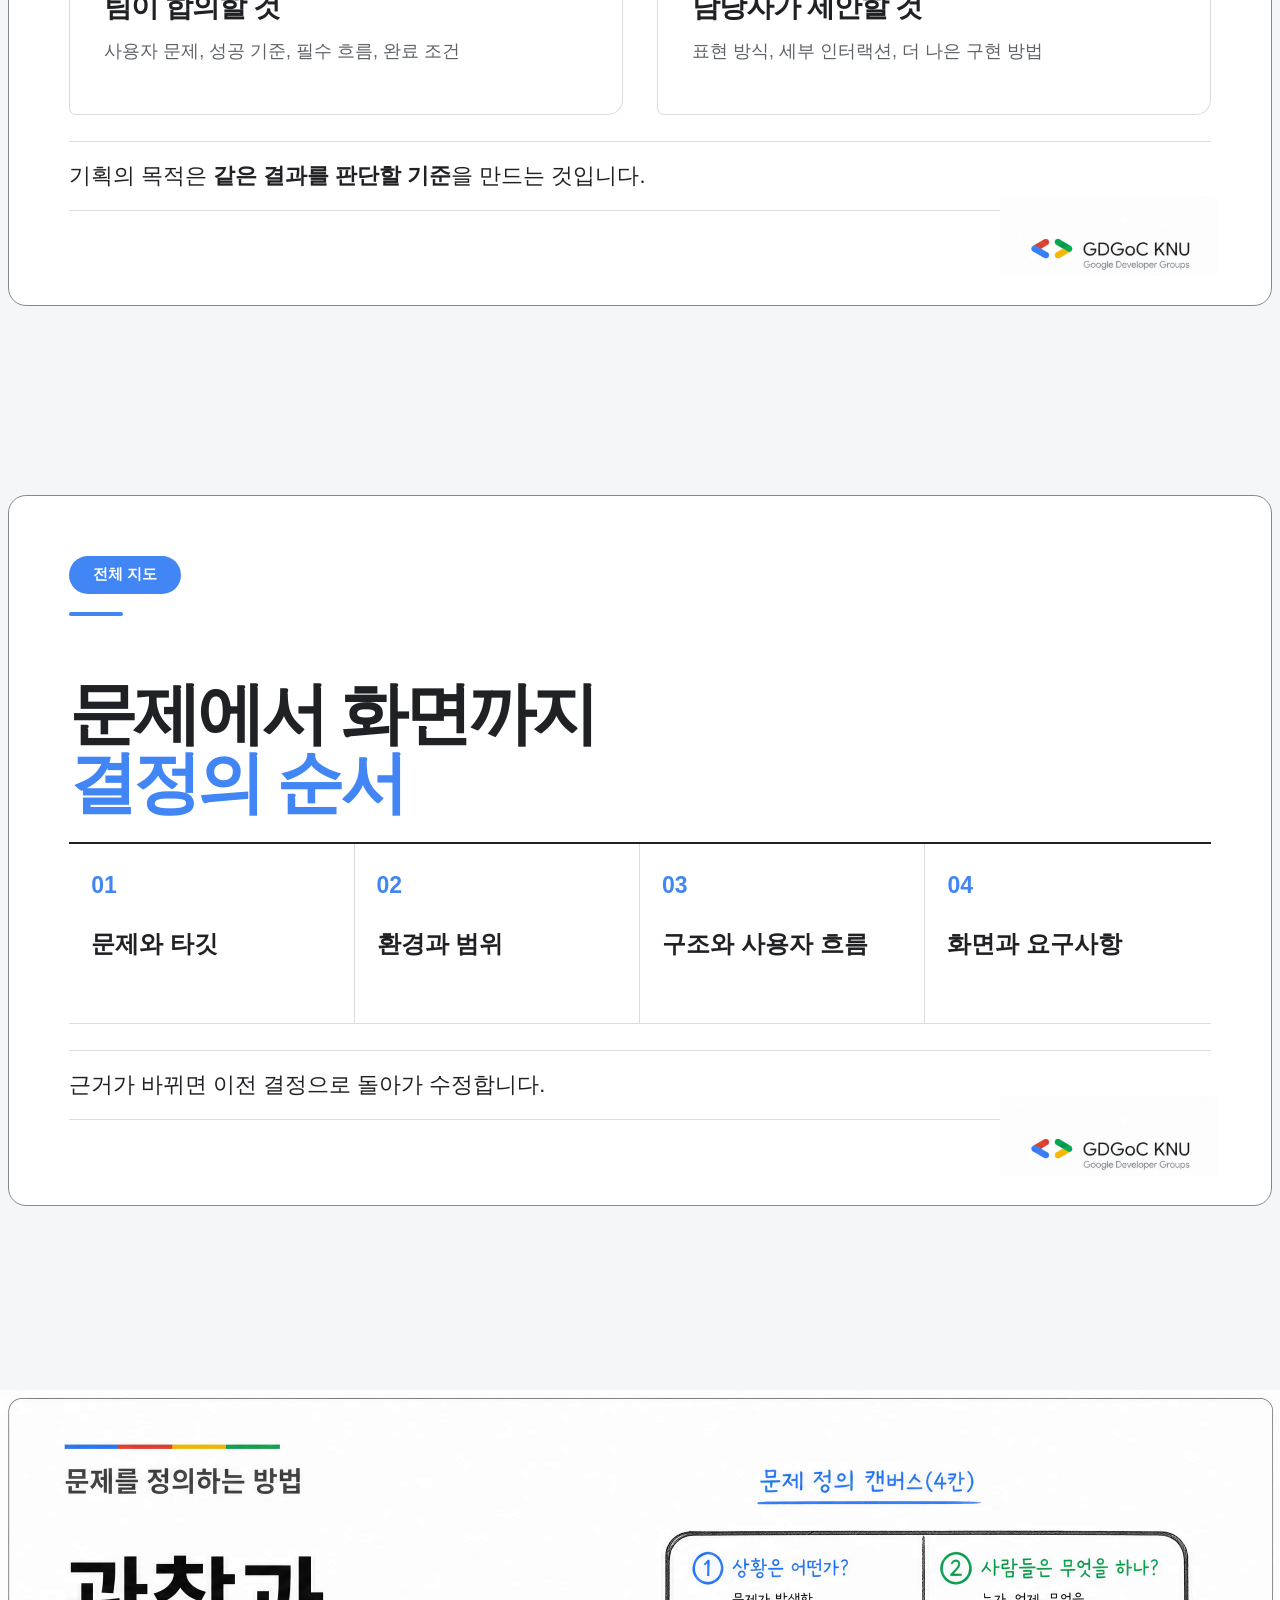
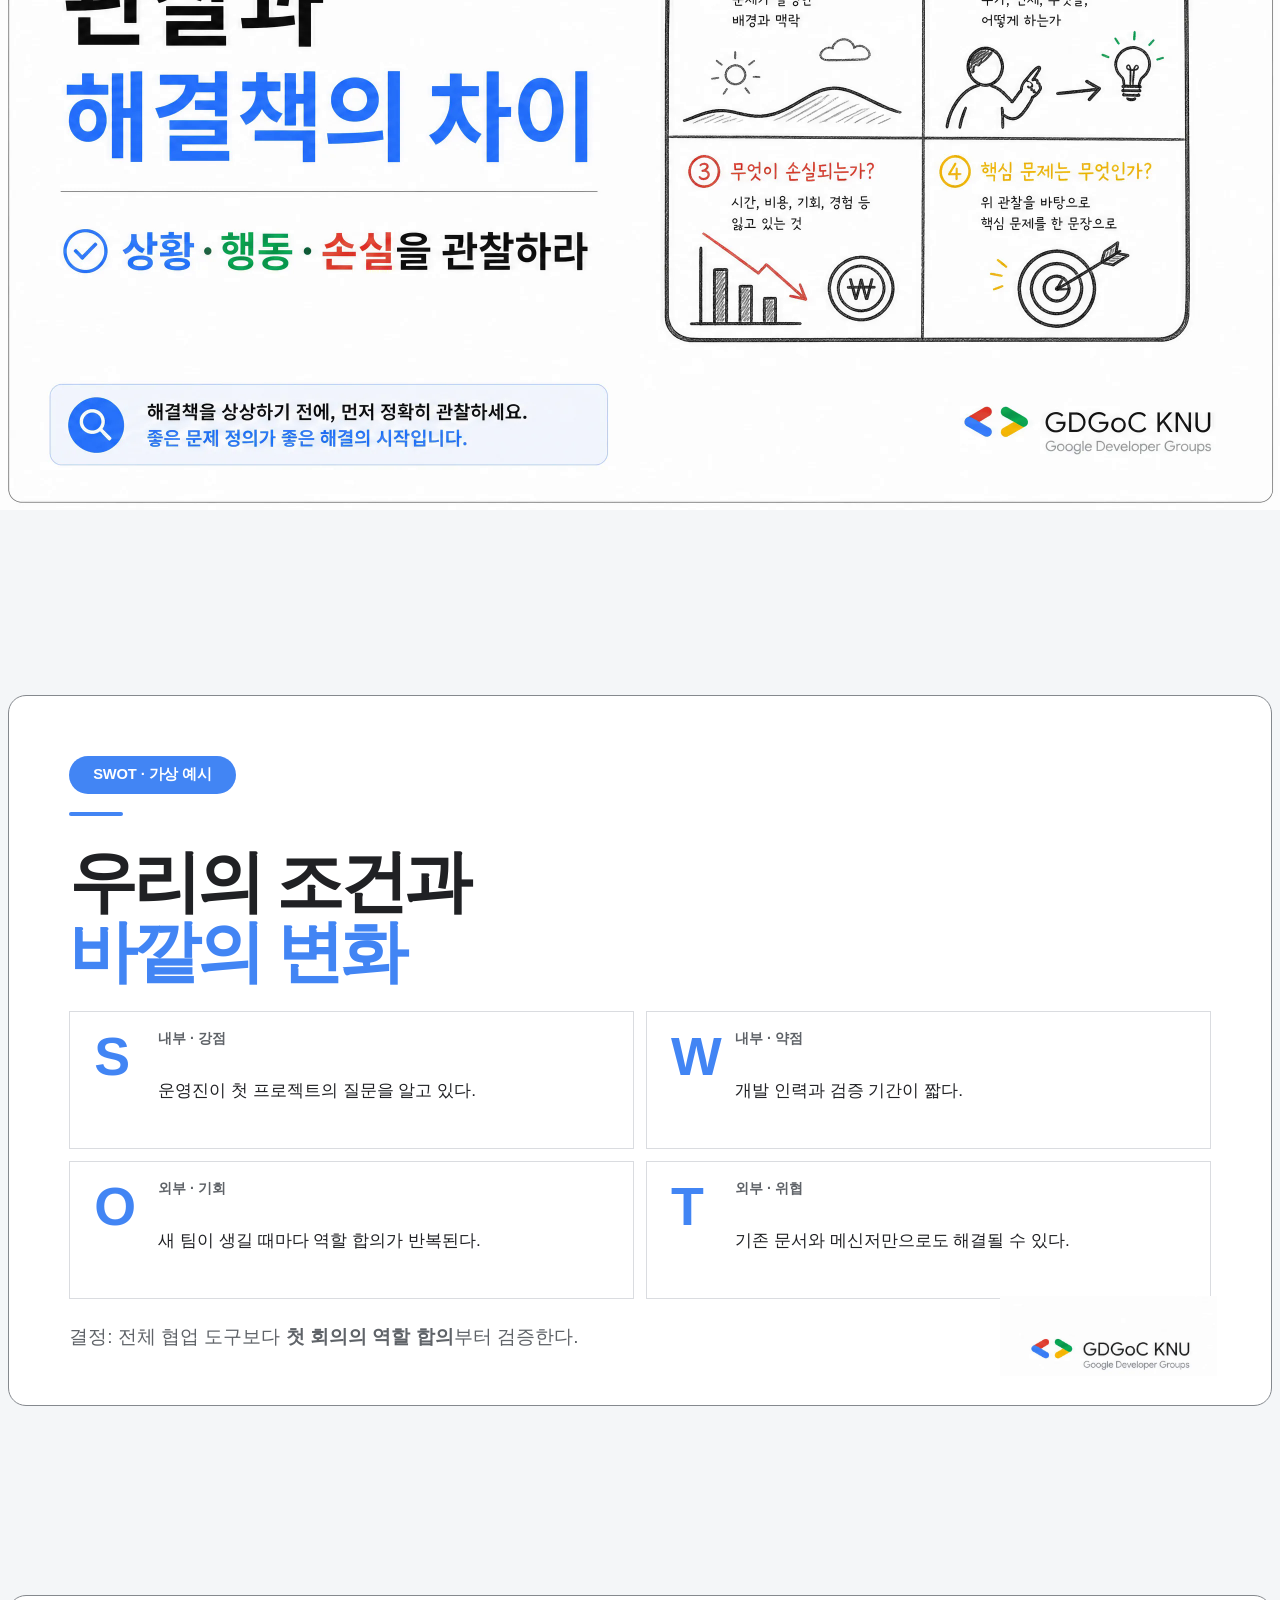
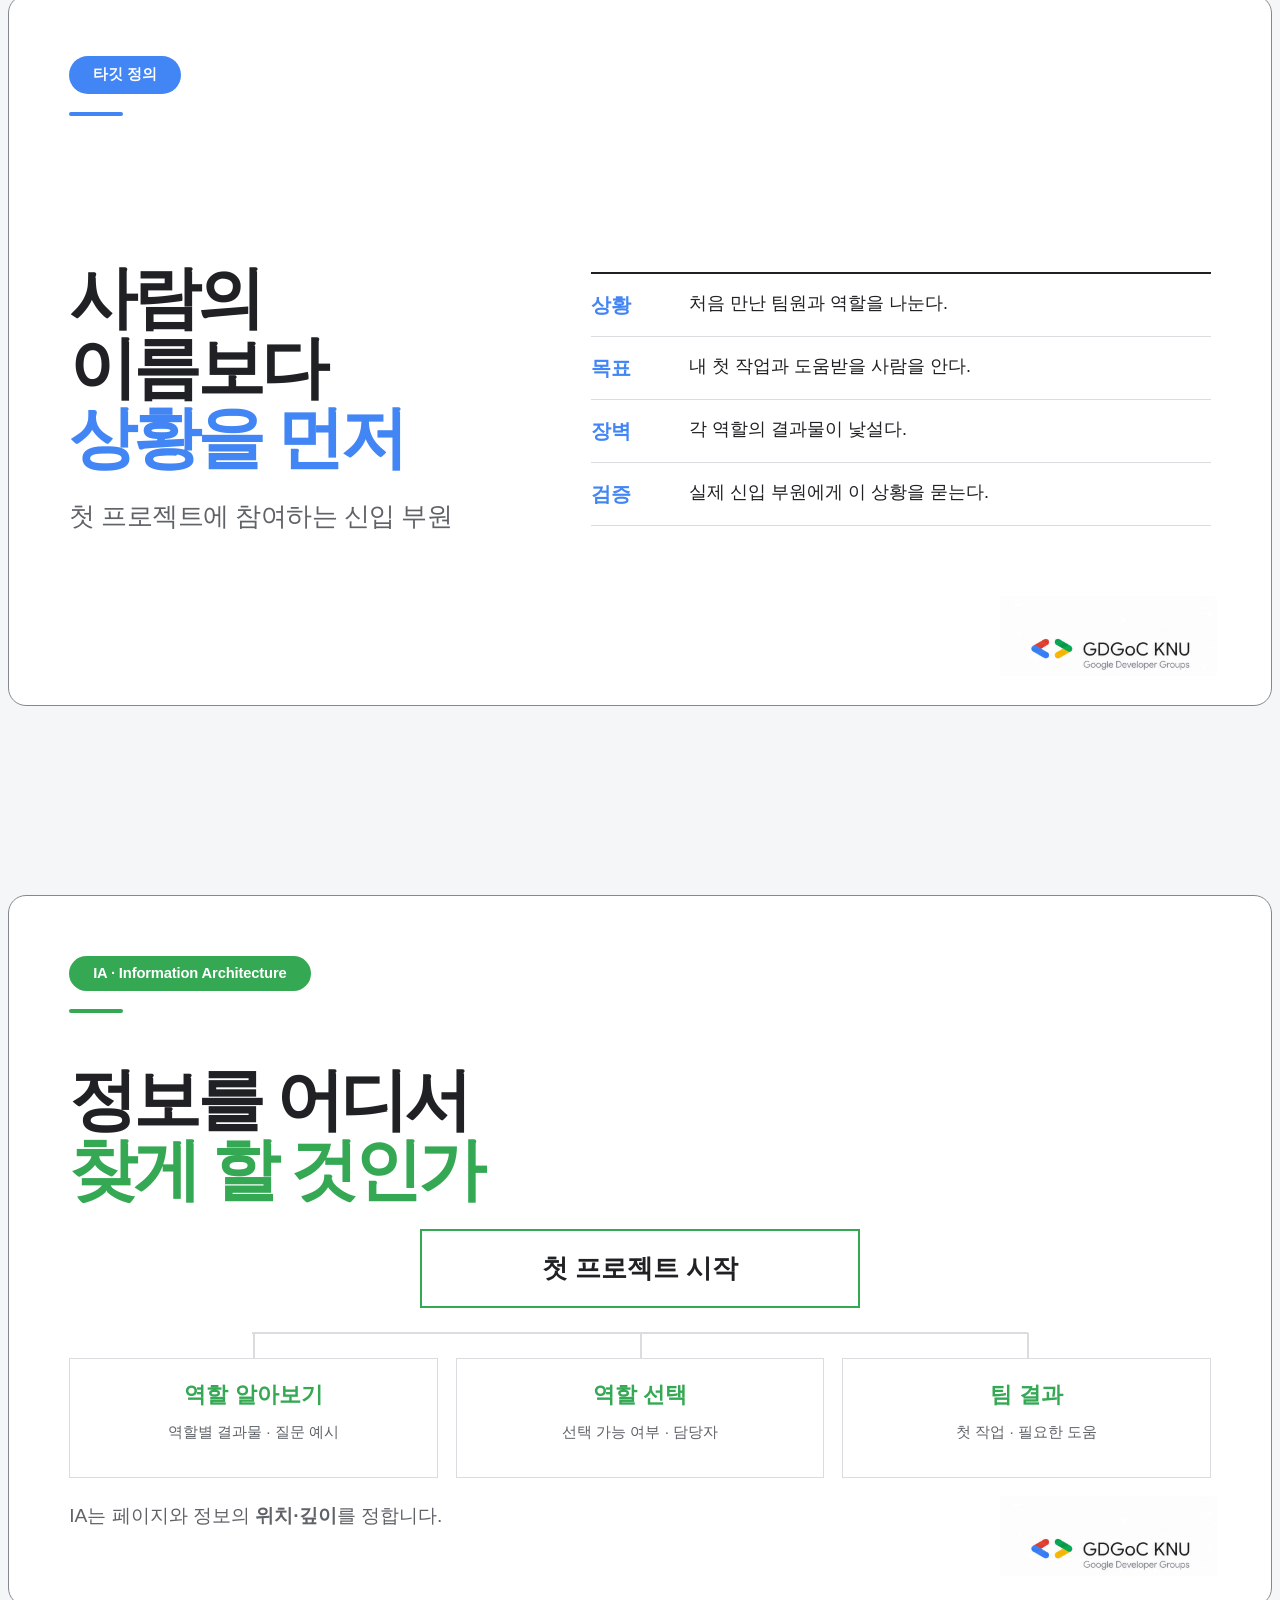
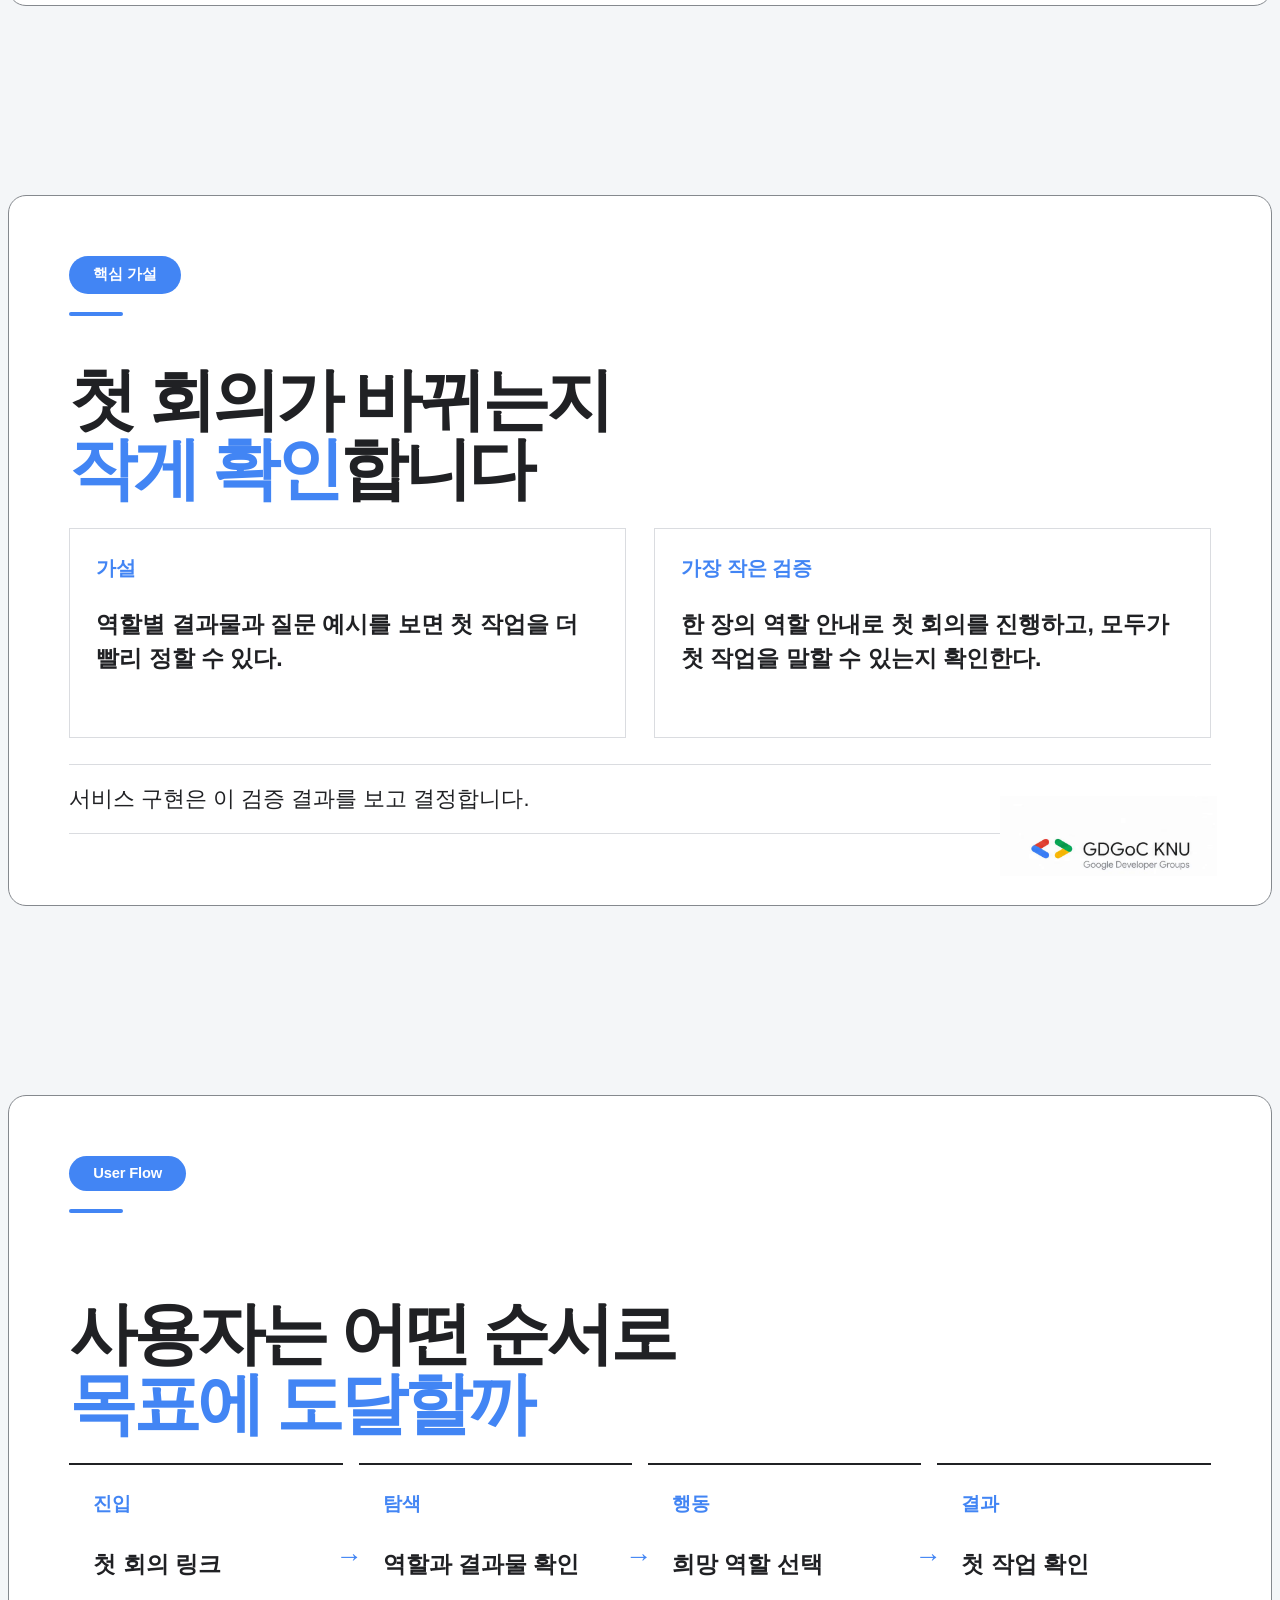
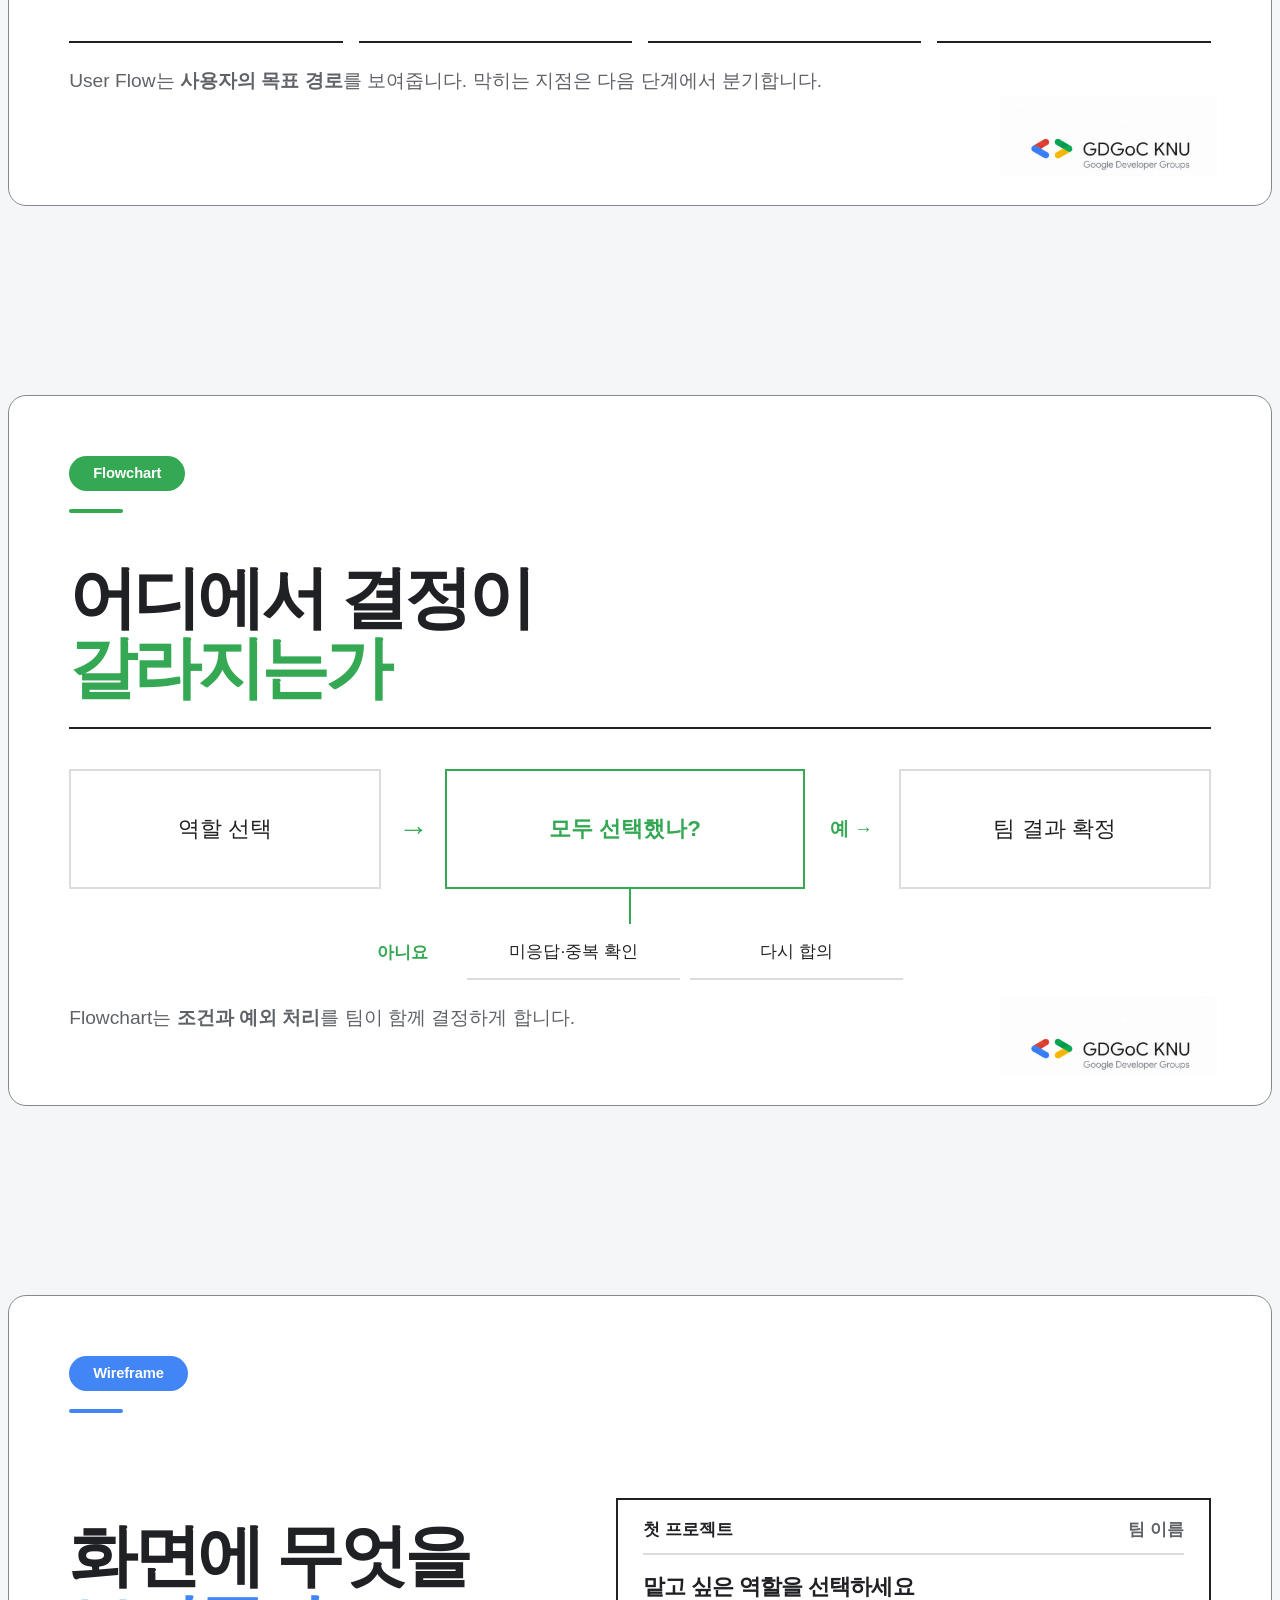
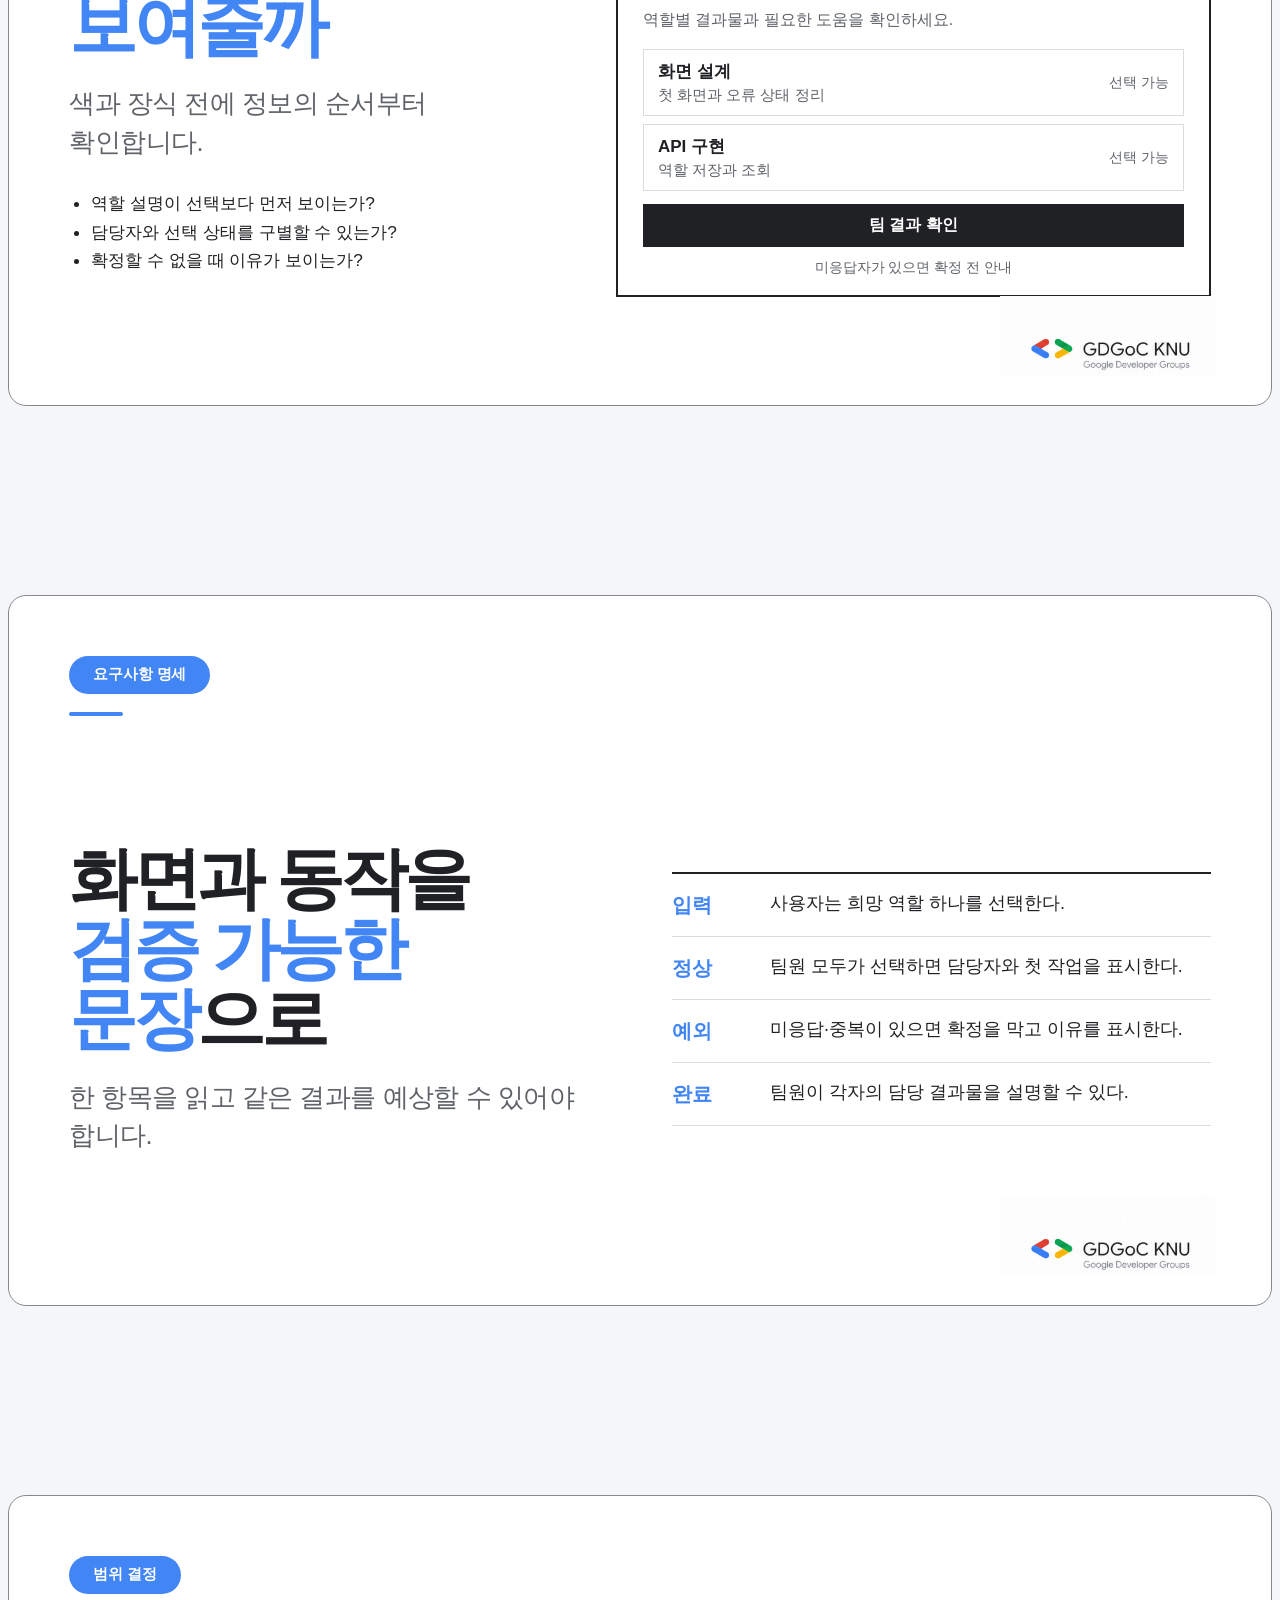
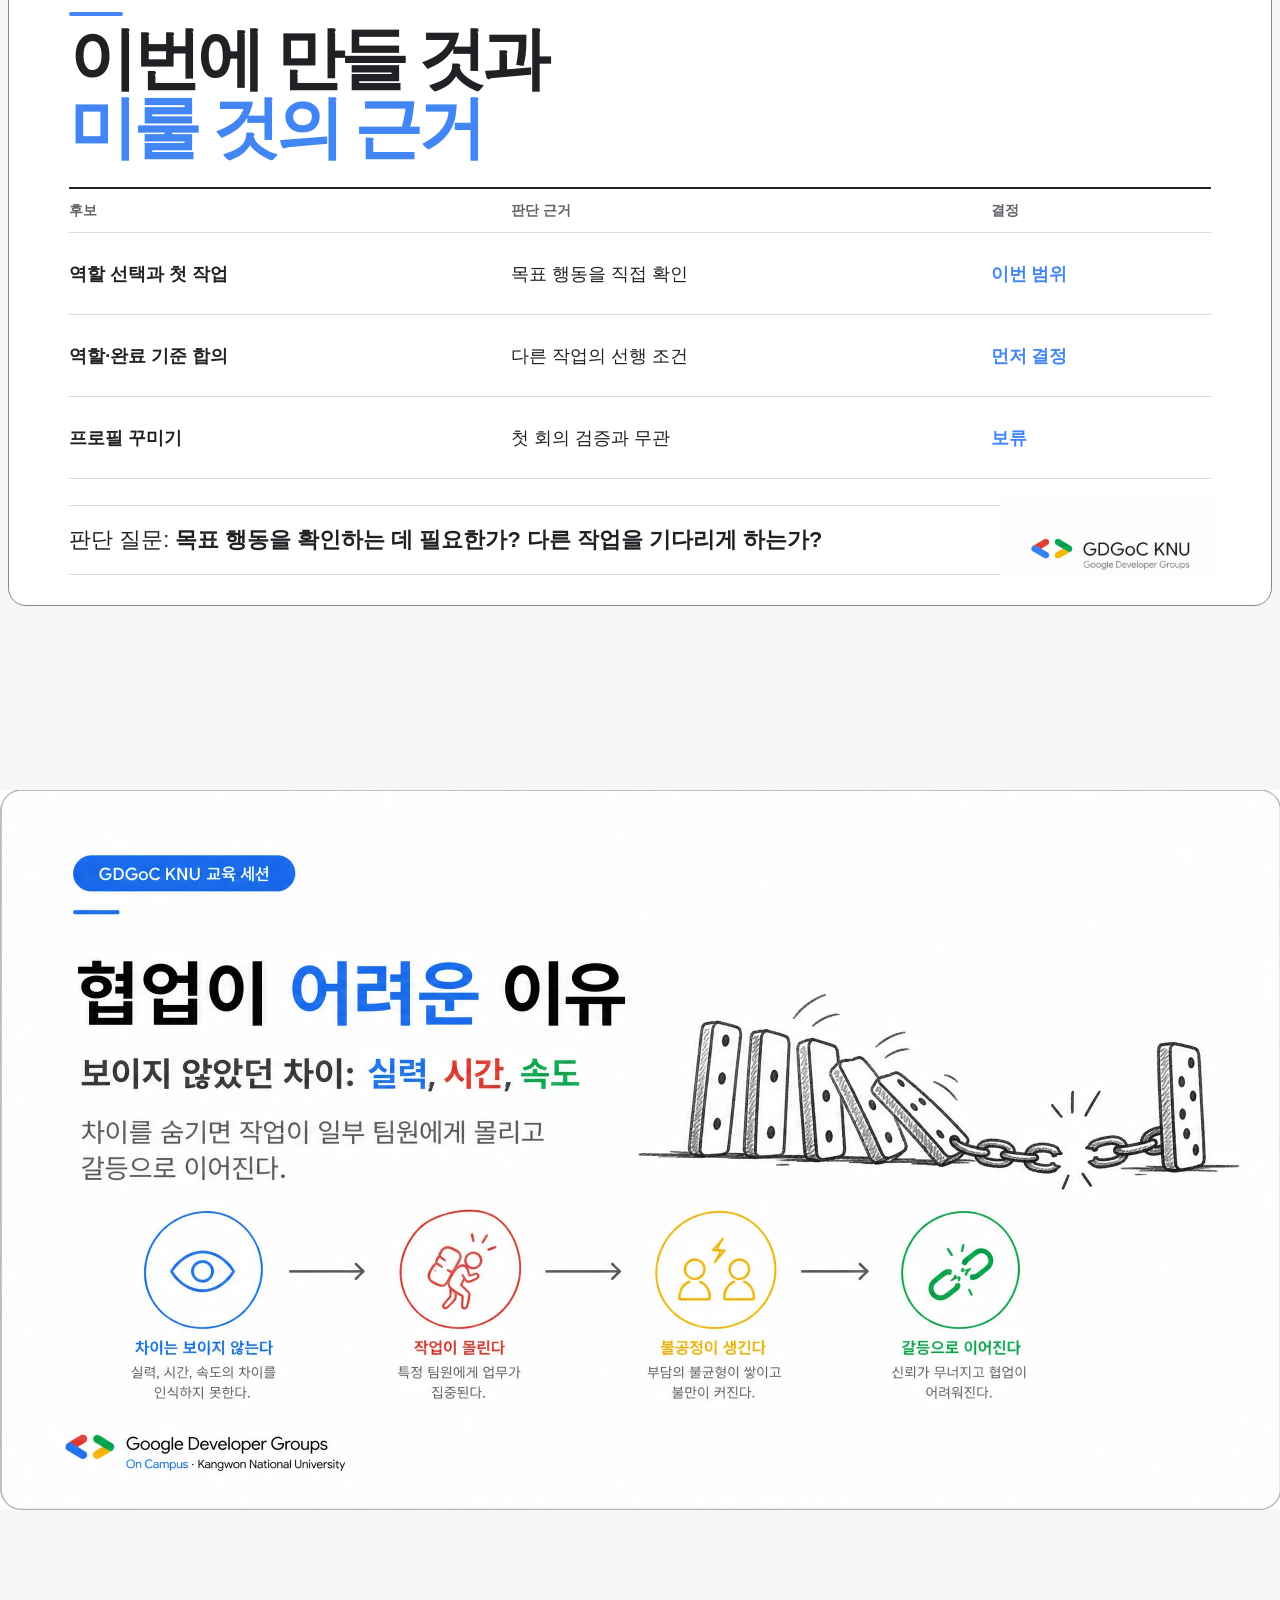
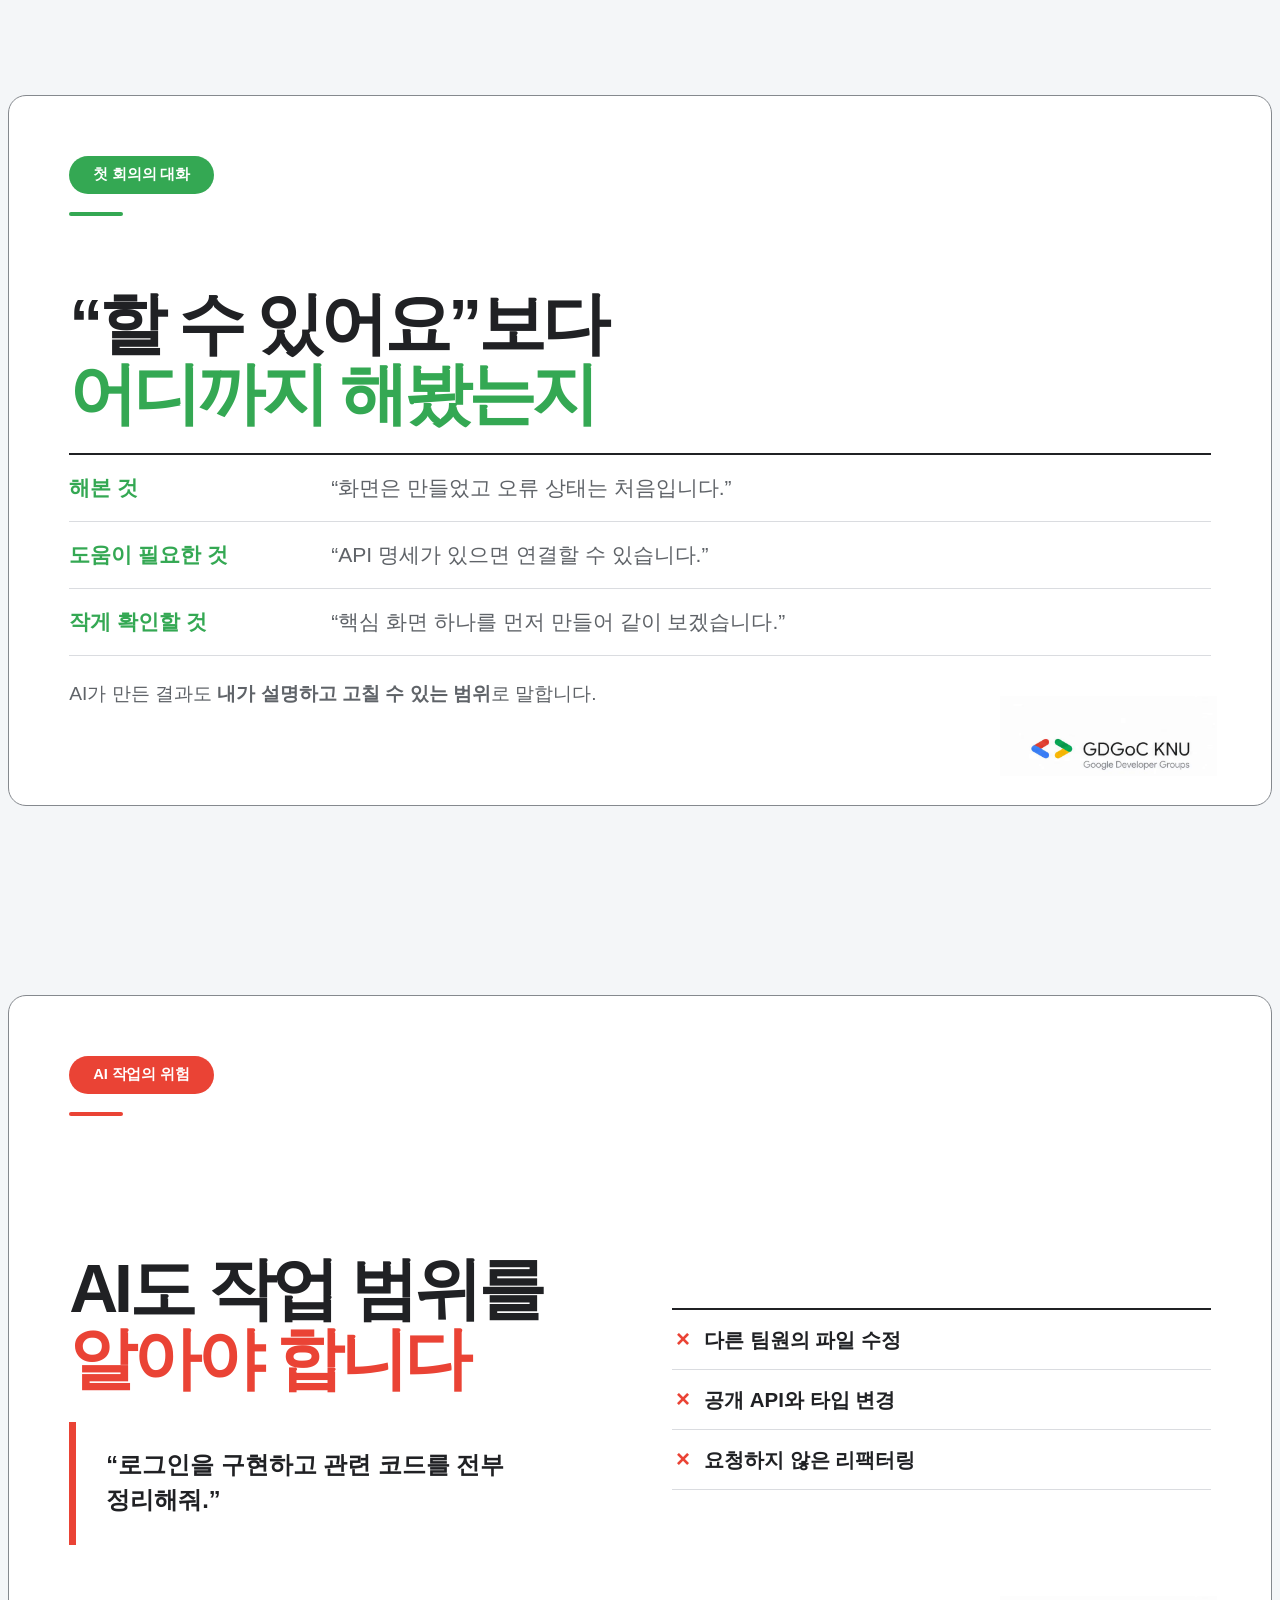
==== commit 64752a68: "GDGoC 기획 중심 교육 발표자료 개편" ====
--- a/GDGoC-Planning-Collaboration/index.html
+++ b/GDGoC-Planning-Collaboration/index.html
@@ -4,404 +4,148 @@
   <meta charset="utf-8">
   <meta name="viewport" content="width=device-width, initial-scale=1">
   <meta name="theme-color" content="#f4f6f8">
-  <meta name="description" content="GDGoC KNU 신입 부원을 위한 기획·협업 교육 자료">
+  <meta name="description" content="GDGoC KNU 신입 부원을 위한 서비스 기획과 협업 교육 자료">
   <title>같이 만든다는 것은 같이 이해하는 것 · GDGoC KNU</title>
-  <link rel="stylesheet" href="presentation-2026.css?v=3">
+  <link rel="stylesheet" href="presentation-2026.css?v=4">
 </head>
 <body>
   <div class="progress" aria-hidden="true"><i id="progressBar"></i></div>
-
   <main class="deck" id="deck">
     <section class="slide cover reference" data-title="표지" data-time="0:00" data-chapter="시작" data-accent="blue">
-      <div class="sheet cover-layout">
-        <img class="reference-art" src="assets/session-reference/cover.png" alt="" aria-hidden="true">
-        <div class="cover-copy">
-          <p class="tag">GDGoC KNU 교육 세션</p>
-          <span class="accent-rule"></span>
-          <h1>같이 만든다는 것은<br>같이 <em>이해</em>하는 것</h1>
-          <p class="lead">같은 목표를 함께 이해하고 실행하는 방법</p>
-          <div class="cover-outcomes" aria-label="교육 목표">
-            <span>프로젝트 시작 순서</span>
-            <span>협업 조정 방법</span>
-            <span>AI 협업 규칙</span>
-          </div>
-        </div>
-        <img class="hero-art" src="assets/team-sketch.svg" alt="두 사람이 보드 앞에서 서로의 생각을 맞추는 손그림">
-        <aside class="speaker-note">오늘은 기획 문서를 잘 쓰는 법보다, 서로 다른 사람이 같은 목표를 이해하고 실행하려면 무엇을 합의해야 하는지 살펴봅니다.</aside>
+      <div class="sheet cover-layout"><img class="reference-art" src="assets/session-reference/cover.png" alt="" aria-hidden="true">
+        <div class="cover-copy"><p class="tag">GDGoC KNU 교육 세션</p><span class="accent-rule"></span><h1>같이 만든다는 것은<br>같이 <em>이해</em>하는 것</h1><p class="lead">문제를 화면과 실행 기준으로 옮기는 방법</p></div>
+        <aside class="speaker-note">오늘은 기획에 약 25분, 협업에 약 15분을 씁니다. 신입 부원의 첫 프로젝트라는 가상 사례를 한 흐름으로 따라가겠습니다.</aside>
       </div>
     </section>
 
-    <section class="slide reference" data-title="오늘 가져갈 것" data-time="0:40" data-chapter="시작" data-accent="green">
+    <section class="slide" data-title="오늘 가져갈 것" data-time="0:40" data-chapter="시작" data-accent="green">
       <div class="sheet">
-        <img class="reference-art" src="assets/session-reference/intro.png" alt="" aria-hidden="true">
-        <header class="slide-head"><p class="tag">GDGoC KNU 교육 세션</p><span class="accent-rule"></span></header>
-        <div class="content two-col">
-          <div>
-            <h2>오늘의<br>도착점</h2>
-            <p class="lead">프로젝트가 흔들릴 때 사람을 탓하기 전에 무엇을 확인해야 하는지 배웁니다.</p>
-          </div>
-          <ol class="number-list">
-            <li><b>프로젝트 시작 순서</b><span>문제부터 완료 기준까지 결정합니다.</span></li>
-            <li><b>협업 조정법</b><span>서로 다른 실력과 시간을 계획에 반영합니다.</span></li>
-            <li><b>AI 협업 규칙</b><span>변경 범위와 검증 근거를 팀의 언어로 남깁니다.</span></li>
-          </ol>
-        </div>
-        <aside class="speaker-note">오늘 가져갈 것은 세 가지입니다. 프로젝트를 시작하는 순서, 서로 다른 실력과 시간을 조정하는 방법, AI가 팀의 합의를 따르게 만드는 규칙입니다.</aside>
+        <header class="slide-head"><p class="tag">오늘의 흐름</p><span class="accent-rule"></span></header>
+        <div class="content two-col"><h2>기획 25분<br><em>협업 15분</em></h2><ol class="number-list"><li><b>문제와 타깃</b><span>누구의 어떤 상황을 바꿀지</span></li><li><b>흐름과 화면</b><span>사용자가 실제로 겪는 과정</span></li><li><b>팀의 약속</b><span>솔직한 역량 공유와 AI 규칙</span></li></ol></div>
+        <aside class="speaker-note">디자이너와 개발자가 함께 들을 수 있도록 같은 가상 서비스 사례를 사용합니다. 오늘은 도구의 명칭보다 각 문서가 어떤 결정을 돕는지 보겠습니다.</aside>
       </div>
     </section>
 
-    <section class="slide reference" data-title="같은 문장, 다른 결과" data-time="2:00" data-chapter="문제 인식" data-accent="red">
-      <div class="sheet">
-        <img class="reference-art" src="assets/session-reference/game_result.png" alt="" aria-hidden="true">
-        <aside class="speaker-note">같은 문장을 들어도 사람마다 인물의 자세, 보드의 내용, 대화 분위기를 다르게 상상합니다. 프로젝트에서도 정의하지 않은 빈칸은 각자의 경험이 채웁니다. 결과가 어긋났다면 먼저 같은 정보를 보고 있었는지 확인해야 합니다.</aside>
+    <section class="slide reference" data-title="같은 문장, 다른 결과" data-time="2:00" data-chapter="도입" data-accent="red">
+      <div class="sheet"><img class="reference-art" src="assets/session-reference/game_result.png" alt="같은 요청을 다르게 해석한 두 그림">
+        <aside class="speaker-note">같은 말을 듣고도 서로 다른 그림을 떠올립니다. 서비스에서도 비어 있는 조건은 각자의 경험으로 채워집니다. 기획은 그 빈칸을 확인하는 일에서 시작합니다.</aside>
       </div>
     </section>
 
-    <section class="slide" data-title="공통 기준과 자유 영역" data-time="4:00" data-chapter="문제 인식" data-accent="blue">
-      <div class="sheet">
-        <header class="slide-head"><p class="tag">기획의 경계</p><span class="accent-rule"></span></header>
-        <div class="content">
-          <h2>모든 것을 정하는 대신<br><em>같아야 할 것</em>을 정합니다</h2>
-          <div class="contrast-layout">
-            <article class="outlined blue-line"><h3>공통 기준</h3><p>목적 달성에 꼭 필요한 조건</p><ul><li>사용 목적</li><li>반드시 포함할 요소</li><li>사용 환경과 완료 기준</li></ul></article>
-            <article class="outlined neutral-line"><h3>자유 영역</h3><p>담당자가 판단하고 제안할 수 있는 부분</p><ul><li>표정과 자세</li><li>세부 표현 방식</li><li>더 나은 구현 아이디어</li></ul></article>
-          </div>
-        </div>
-        <aside class="speaker-note">기획은 모든 선택을 통제하는 일이 아닙니다. 반드시 같아야 하는 기준과 자유롭게 달라도 되는 영역을 구분합니다.</aside>
-      </div>
+    <section class="slide" data-title="공통 기준과 자유 영역" data-time="4:00" data-chapter="도입" data-accent="blue">
+      <div class="sheet"><header class="slide-head"><p class="tag">기획의 경계</p><span class="accent-rule"></span></header><div class="content">
+        <h2>같아야 할 기준과<br><em>달라도 되는 선택</em></h2>
+        <div class="contrast-layout"><article class="outlined"><h3>팀이 합의할 것</h3><p>사용자 문제, 성공 기준, 필수 흐름, 완료 조건</p></article><article class="outlined neutral-line"><h3>담당자가 제안할 것</h3><p>표현 방식, 세부 인터랙션, 더 나은 구현 방법</p></article></div>
+        <p class="statement">기획의 목적은 <strong>같은 결과를 판단할 기준</strong>을 만드는 것입니다.</p>
+      </div><aside class="speaker-note">모든 화면과 코드를 미리 결정할 필요는 없습니다. 팀이 공유해야 할 판단 기준을 정한 뒤 전문성에 따른 선택은 남겨둡니다.</aside></div>
     </section>
 
-    <section class="slide" data-title="한 팀의 시작" data-time="5:40" data-chapter="실패와 회복" data-accent="red">
-      <div class="sheet">
-        <header class="slide-head"><p class="tag">실제 협업 사례</p><span class="accent-rule"></span></header>
-        <div class="content">
-          <h2>역할은 공평했지만<br><em>부담은 공평하지 않았습니다</em></h2>
-          <div class="team-table" role="table" aria-label="팀원별 상황">
-            <div class="team-row head"><span>팀원</span><span>맡은 기능</span><span>경험</span><span>가능한 시간</span><span>의존 관계</span></div>
-            <div class="team-row"><b>A</b><span>실시간 기능</span><span>유사 경험 있음</span><span>매일</span><span>전체 통합을 기다림</span></div>
-            <div class="team-row"><b>B</b><span>API</span><span>처음 사용</span><span>주말</span><span>화면 작업을 막음</span></div>
-            <div class="team-row"><b>C</b><span>화면과 디자인</span><span>프론트 경험 있음</span><span>평일 저녁</span><span>API 응답을 기다림</span></div>
-          </div>
-          <p class="caption">첫 회의에서는 기능 개수만 보고 하나씩 나눴습니다.</p>
-        </div>
-        <aside class="speaker-note">팀은 기능을 하나씩 나누며 공평하다고 생각했습니다. 하지만 난이도, 경험, 가능한 시간, 작업 사이의 의존 관계를 확인하지 않았습니다.</aside>
-      </div>
+    <section class="slide" data-title="서비스 기획의 순서" data-time="5:30" data-chapter="기획" data-accent="blue">
+      <div class="sheet"><header class="slide-head"><p class="tag">전체 지도</p><span class="accent-rule"></span></header><div class="content">
+        <h2>문제에서 화면까지<br><em>결정의 순서</em></h2>
+        <ol class="planning-sequence"><li><b>01</b><span>문제와 타깃</span></li><li><b>02</b><span>환경과 범위</span></li><li><b>03</b><span>구조와 사용자 흐름</span></li><li><b>04</b><span>화면과 요구사항</span></li></ol>
+        <p class="statement">근거가 바뀌면 이전 결정으로 돌아가 수정합니다.</p>
+      </div><aside class="speaker-note">두 첨부 자료는 문제·타깃 분석에서 IA, User Flow, Wireframe, 명세로 구체화하는 과정을 소개합니다. 여기서는 초보 팀이 40분 안에 이해할 수 있도록 네 묶음으로 정리했습니다. 참고: 서비스 기획 가이드북, 기획 세션 2회차.</aside></div>
     </section>
 
-    <section class="slide reference" data-title="협업이 어려운 이유" data-time="7:30" data-chapter="실패와 회복" data-accent="blue">
-      <div class="sheet">
-        <img class="reference-art" src="assets/session-reference/collaboration-failure-pdf.png" alt="" aria-hidden="true">
-        <header class="slide-head"><p class="tag">실패의 구조</p><span class="accent-rule"></span></header>
-        <div class="content">
-          <h2>보이지 않던 차이가<br><em>과부하와 미완성</em>으로 이어졌습니다</h2>
-          <ol class="cause-chain">
-            <li><b>차이를 확인하지 않음</b><span>실력, 시간, 속도, 의존 관계가 보이지 않았습니다.</span></li>
-            <li><b>작업이 늦어짐</b><span>다른 기능도 함께 멈췄습니다.</span></li>
-            <li><b>빠른 팀원이 대신함</b><span>작업과 결정이 한 사람에게 몰렸습니다.</span></li>
-            <li><b>갈등과 미완성</b><span>완료 기준이 달라 통합되지 않았습니다.</span></li>
-          </ol>
-        </div>
-        <aside class="speaker-note">갈등은 갑자기 생기지 않았습니다. 늦은 공유와 반복되는 대리 작업, 서로 다른 완료 기준이 감정적 갈등으로 이어졌습니다.</aside>
-      </div>
+    <section class="slide reference" data-title="관찰과 문제 정의" data-time="7:00" data-chapter="기획" data-accent="blue">
+      <div class="sheet"><img class="reference-art" src="assets/session-reference/problem_definition.png" alt="" aria-hidden="true">
+        <header class="slide-head"><p class="tag">문제 정의</p><span class="accent-rule"></span></header><div class="content split-story"><div><h2>누가, 언제,<br><em>무엇 때문에</em></h2><blockquote>첫 프로젝트를 시작한 신입 부원은 역할과 질문 방식을 몰라 첫 작업을 정하지 못한다.</blockquote></div><div class="stacked-notes"><article><small>관찰</small><p>첫 회의에서 역할 결정이 늦어진다.</p></article><article><small>원인 가설</small><p>역할별 결과물과 요청 가능한 도움이 보이지 않는다.</p></article><article><small>성공</small><p>모두가 첫 작업과 필요한 도움을 설명한다.</p></article></div></div>
+        <aside class="speaker-note">이 사례는 설명을 위한 가상의 문제와 가설입니다. 실제 프로젝트에서는 인터뷰나 관찰로 확인해야 합니다. 참고: 기획 세션 2회차의 문제 상황 정의서 구성.</aside></div>
     </section>
 
-    <section class="slide reference" data-title="어떻게 함께할까" data-time="9:30" data-chapter="실패와 회복" data-accent="green">
-      <div class="sheet">
-        <img class="reference-art" src="assets/session-reference/collaboration-recovery-pdf.png" alt="" aria-hidden="true">
-        <header class="slide-head"><p class="tag">같은 사람, 다른 운영 방식</p><span class="accent-rule"></span></header>
-        <div class="content">
-          <h2>사람이 바뀐 것이 아니라<br><em>정보가 보이기 시작했습니다</em></h2>
-          <div class="before-after">
-            <article><small>BEFORE</small><h3>기능부터 분배</h3><p>각자의 상황과 막힘을 늦게 발견했습니다.</p></article>
-            <article><small>AFTER</small><h3>차이부터 공유</h3><p>가능한 시간과 도움이 필요한 영역을 먼저 말했습니다.</p></article>
-            <article><small>AFTER</small><h3>목표를 하나로</h3><p>이번 주에 반드시 동작할 사용자 흐름을 정했습니다.</p></article>
-            <article><small>AFTER</small><h3>막힘을 먼저 공유</h3><p>범위, 순서, 지원 방식을 일찍 조정했습니다.</p></article>
-          </div>
+    <section class="slide" data-title="SWOT 분석" data-time="8:45" data-chapter="기획" data-accent="blue">
+      <div class="sheet"><header class="slide-head"><p class="tag">SWOT · 가상 예시</p><span class="accent-rule"></span></header><div class="content">
+        <h2>우리의 조건과<br><em>바깥의 변화</em></h2>
+        <div class="swot-grid" aria-label="신입 프로젝트 온보딩 서비스의 SWOT 가상 예시">
+          <article><small>내부 · 강점</small><b>S</b><p>운영진이 첫 프로젝트의 질문을 알고 있다.</p></article>
+          <article><small>내부 · 약점</small><b>W</b><p>개발 인력과 검증 기간이 짧다.</p></article>
+          <article><small>외부 · 기회</small><b>O</b><p>새 팀이 생길 때마다 역할 합의가 반복된다.</p></article>
+          <article><small>외부 · 위협</small><b>T</b><p>기존 문서와 메신저만으로도 해결될 수 있다.</p></article>
         </div>
-        <aside class="speaker-note">같은 팀이 회복합니다. 가능한 시간과 도움이 필요한 부분을 공개하고, 공통 목표와 완료 기준을 맞추며, 막힌 일을 먼저 공유합니다.</aside>
-      </div>
+        <p class="caption">결정: 전체 협업 도구보다 <strong>첫 회의의 역할 합의</strong>부터 검증한다.</p>
+      </div><aside class="speaker-note">SWOT은 내부 강점·약점과 외부 기회·위협을 구분합니다. 여기 적힌 내용은 가상 사례의 가설입니다. 실제 분석에서는 인터뷰와 현재 운영 방식을 근거로 채우고, 마지막에 범위 결정으로 연결합니다. 참고: 서비스 기획 가이드북의 SWOT 예시.</aside></div>
     </section>
 
-    <section class="slide reference" data-title="기획의 전체 지도" data-time="11:30" data-chapter="실행 방법" data-accent="blue">
-      <div class="sheet">
-        <img class="reference-art" src="assets/session-reference/planning_map.png" alt="" aria-hidden="true">
-        <header class="slide-head"><p class="tag">프로젝트 운영 지도</p><span class="accent-rule"></span></header>
-        <div class="content">
-          <h2>계획을 계속 고치는<br><em>여섯 단계</em></h2>
-          <ol class="six-steps">
-            <li><b>01</b><span>문제와 목표</span></li>
-            <li><b>02</b><span>성공 기준과 범위</span></li>
-            <li><b>03</b><span>흐름과 요구사항</span></li>
-            <li><b>04</b><span>팀 역량과 역할</span></li>
-            <li><b>05</b><span>Issue와 실행 계획</span></li>
-            <li><b>06</b><span>진행 공유와 완료</span></li>
-          </ol>
-          <p class="caption">새로운 사실을 발견하면 앞 단계의 결정도 다시 고칩니다.</p>
-        </div>
-        <aside class="speaker-note">여섯 단계는 한 번 쓰고 끝나는 직선 과정이 아닙니다. 진행 중 새로운 정보를 발견하면 앞의 결정을 수정합니다.</aside>
-      </div>
+    <section class="slide" data-title="타깃과 사용 맥락" data-time="10:30" data-chapter="기획" data-accent="blue">
+      <div class="sheet"><header class="slide-head"><p class="tag">타깃 정의</p><span class="accent-rule"></span></header><div class="content target-layout"><div><h2>사람의 이름보다<br><em>상황을 먼저</em></h2><p class="lead">첫 프로젝트에 참여하는 신입 부원</p></div><dl class="requirement-cases"><div><dt>상황</dt><dd>처음 만난 팀원과 역할을 나눈다.</dd></div><div><dt>목표</dt><dd>내 첫 작업과 도움받을 사람을 안다.</dd></div><div><dt>장벽</dt><dd>각 역할의 결과물이 낯설다.</dd></div><div><dt>검증</dt><dd>실제 신입 부원에게 이 상황을 묻는다.</dd></div></dl></div>
+        <aside class="speaker-note">페르소나를 임의의 나이와 이름으로 채우기 전에 행동 맥락을 확인합니다. 첨부한 기획 세션 2회차도 데이터 수집 후 공통 패턴을 찾는 순서를 제시합니다. 여기서는 실제 인터뷰 전이므로 타깃 가설로 표시합니다.</aside></div>
     </section>
 
-    <section class="slide reference" data-title="관찰과 문제 정의" data-time="13:20" data-chapter="실행 방법" data-accent="blue">
-      <div class="sheet">
-        <img class="reference-art" src="assets/session-reference/problem_definition.png" alt="" aria-hidden="true">
-        <header class="slide-head"><p class="tag">1–2단계</p><span class="accent-rule"></span></header>
-        <div class="content split-story">
-          <div>
-            <h2>무엇을 만들까 전에<br><em>무엇을 바꿀까</em></h2>
-            <blockquote>신입 부원은 첫 프로젝트에서 역할과 질문 방식을 몰라 대화를 시작하지 못한다.</blockquote>
-          </div>
-          <div class="stacked-notes">
-            <article><small>목표</small><p>첫 회의 안에 모든 팀원이 자신의 역할과 첫 작업을 설명한다.</p></article>
-            <article><small>성공 기준</small><p>모든 팀원이 자신이 맡은 결과물과 필요한 도움을 말할 수 있다.</p></article>
-            <article><small>이번 범위</small><p>역할 합의와 첫 작업 배정까지 확인한다.</p></article>
-          </div>
-        </div>
-        <aside class="speaker-note">문제는 해결책 이름 없이 씁니다. 성공은 기능 개수가 아니라 사용자 행동이나 상태 변화로 정하고, 이를 확인하는 데 필요한 범위만 남깁니다.</aside>
-      </div>
+    <section class="slide" data-title="IA 정보구조" data-time="12:00" data-chapter="기획" data-accent="green">
+      <div class="sheet"><header class="slide-head"><p class="tag">IA · Information Architecture</p><span class="accent-rule"></span></header><div class="content">
+        <h2>정보를 어디서<br><em>찾게 할 것인가</em></h2>
+        <div class="ia-map" role="tree" aria-label="가상 온보딩 서비스의 페이지 구조"><div class="ia-root" role="treeitem">첫 프로젝트 시작</div><div class="ia-children" role="group"><div role="treeitem"><b>역할 알아보기</b><span>역할별 결과물 · 질문 예시</span></div><div role="treeitem"><b>역할 선택</b><span>선택 가능 여부 · 담당자</span></div><div role="treeitem"><b>팀 결과</b><span>첫 작업 · 필요한 도움</span></div></div></div>
+        <p class="caption">IA는 페이지와 정보의 <strong>위치·깊이</strong>를 정합니다.</p>
+      </div><aside class="speaker-note">IA는 화면과 정보의 계층입니다. 사용자가 어디서 무엇을 찾는지 보여줍니다. 아직 클릭 순서나 예외 분기는 설명하지 않습니다. 두 첨부 자료 모두 IA를 기획 단계에 포함합니다.</aside></div>
     </section>
 
-    <section class="slide reference" data-title="가장 빠른 검증, MVP" data-time="15:40" data-chapter="실행 방법" data-accent="blue">
-      <div class="sheet">
-        <img class="reference-art" src="assets/session-reference/mvp_scope.png" alt="" aria-hidden="true">
-        <header class="slide-head"><p class="tag">3단계</p><span class="accent-rule"></span></header>
-        <div class="content">
-          <h2>핵심 가설을 확인하는<br><em>가장 작은 범위</em></h2>
-          <div class="requirement-box">
-            <small>MVP를 정하는 질문</small>
-            <p>이 기능이 없어도 핵심 가설을 검증할 수 있는가? 그렇다면 이번 범위에서 제외합니다.</p>
-          </div>
-          <div class="state-row"><span>문제</span><span>가설</span><span>핵심 흐름</span><span>검증</span><span>학습</span></div>
-        </div>
-        <aside class="speaker-note">MVP는 기능이 적은 완성품이 아니라 핵심 가설을 가장 저렴하고 빠르게 확인하는 수단입니다. 기능마다 이것이 없어도 가설을 검증할 수 있는지 질문하며 범위를 줄입니다.</aside>
-      </div>
+    <section class="slide" data-title="MVP 범위" data-time="13:30" data-chapter="기획" data-accent="blue">
+      <div class="sheet"><header class="slide-head"><p class="tag">핵심 가설</p><span class="accent-rule"></span></header><div class="content"><h2>첫 회의가 바뀌는지<br><em>작게 확인</em>합니다</h2><div class="hypothesis-layout"><div><small>가설</small><p>역할별 결과물과 질문 예시를 보면 첫 작업을 더 빨리 정할 수 있다.</p></div><div><small>가장 작은 검증</small><p>한 장의 역할 안내로 첫 회의를 진행하고, 모두가 첫 작업을 말할 수 있는지 확인한다.</p></div></div><p class="statement">서비스 구현은 이 검증 결과를 보고 결정합니다.</p></div>
+        <aside class="speaker-note">MVP는 작은 완성품보다 가설을 확인하는 최소 수단으로 설명합니다. 이 사례는 가상의 가설입니다. 성공 기준과 관찰 방법을 정해 실제 첫 회의에서 시험합니다.</aside></div>
     </section>
 
-    <section class="slide" data-title="사용자 흐름과 완료 기준" data-time="17:30" data-chapter="실행 방법" data-accent="blue">
-      <div class="sheet">
-        <header class="slide-head"><p class="tag">요구사항 설계</p><span class="accent-rule"></span></header>
-        <div class="content requirement-layout">
-          <div>
-            <h2>기능 이름보다<br><em>행동과 상태</em></h2>
-            <p class="lead">예시: 신입 부원이 첫 회의에서 역할을 정하는 흐름</p>
-          </div>
-          <dl class="requirement-cases">
-            <div><dt>시작</dt><dd>맡을 수 있는 역할과 결과물을 확인한다.</dd></div>
-            <div><dt>정상</dt><dd>역할을 선택하면 팀 전체가 담당자를 확인한다.</dd></div>
-            <div><dt>예외</dt><dd>중복 선택이나 미응답은 합의 전까지 보류한다.</dd></div>
-            <div><dt>완료</dt><dd>모두가 자신의 첫 작업과 필요한 도움을 말할 수 있다.</dd></div>
-          </dl>
-        </div>
-        <aside class="speaker-note">이 사례는 가상의 신입 부원 온보딩 흐름입니다. 화면이나 API를 설계하기 전에 사용자의 시작, 정상 진행, 예외, 완료를 팀이 같은 언어로 적습니다. 예외를 빼면 디자이너와 개발자가 서로 다른 결과를 예상하기 쉽습니다.</aside>
-      </div>
+    <section class="slide" data-title="User Flow" data-time="15:30" data-chapter="기획" data-accent="blue">
+      <div class="sheet"><header class="slide-head"><p class="tag">User Flow</p><span class="accent-rule"></span></header><div class="content"><h2>사용자는 어떤 순서로<br><em>목표에 도달할까</em></h2>
+        <ol class="user-flow" aria-label="신입 부원 역할 결정의 주요 경로"><li><small>진입</small><b>첫 회의 링크</b></li><li><small>탐색</small><b>역할과 결과물 확인</b></li><li><small>행동</small><b>희망 역할 선택</b></li><li><small>결과</small><b>첫 작업 확인</b></li></ol>
+        <p class="caption">User Flow는 <strong>사용자의 목표 경로</strong>를 보여줍니다. 막히는 지점은 다음 단계에서 분기합니다.</p>
+      </div><aside class="speaker-note">User Flow는 사용자가 목표를 달성하는 경로를 간단히 따라갑니다. 우리 사례에서는 첫 작업 확인까지입니다. 상세한 조건과 실패 상태는 다음 Flowchart에서 다룹니다. 참고: 기획 세션 2회차의 User Flow 설명.</aside></div>
     </section>
 
-    <section class="slide" data-title="우선순위와 범위 결정" data-time="19:10" data-chapter="실행 방법" data-accent="blue">
-      <div class="sheet">
-        <header class="slide-head"><p class="tag">범위 결정</p><span class="accent-rule"></span></header>
-        <div class="content">
-          <h2>이번에 만들 것과<br><em>미룰 것의 근거</em></h2>
-          <div class="priority-table" role="table" aria-label="신입 부원 온보딩 흐름의 범위 결정 예시">
-            <div class="priority-row priority-head" role="row"><span role="columnheader">후보</span><span role="columnheader">판단 근거</span><span role="columnheader">결정</span></div>
-            <div class="priority-row" role="row"><b role="cell">역할 선택과 첫 작업 배정</b><span role="cell">목표 행동을 직접 확인</span><strong role="cell">이번 범위</strong></div>
-            <div class="priority-row" role="row"><b role="cell">역할·완료 기준 합의</b><span role="cell">다른 작업의 선행 조건</span><strong role="cell">먼저 결정</strong></div>
-            <div class="priority-row" role="row"><b role="cell">프로필 꾸미기</b><span role="cell">첫 회의 가설 검증과 무관</span><strong role="cell">보류</strong></div>
-          </div>
-          <p class="statement">판단 질문: <strong>목표 행동을 확인하는 데 필요한가? 다른 작업을 기다리게 하는가?</strong></p>
-        </div>
-        <aside class="speaker-note">후보를 단순히 많이 만들고 싶은 순서로 정하지 않습니다. 핵심 가설을 검증하는지와 다른 작업의 선행 조건인지부터 확인합니다. 예상 작업량과 가능한 시간은 팀원별로 확인하고, 근거가 부족한 후보는 작은 실험 뒤 다시 판단합니다.</aside>
-      </div>
+    <section class="slide" data-title="Flowchart" data-time="17:30" data-chapter="기획" data-accent="green">
+      <div class="sheet"><header class="slide-head"><p class="tag">Flowchart</p><span class="accent-rule"></span></header><div class="content"><h2>어디에서 결정이<br><em>갈라지는가</em></h2>
+        <div class="flowchart" aria-label="역할 선택의 조건 분기"><div class="flow-main"><span>역할 선택</span><span class="flow-arrow" aria-hidden="true">→</span><strong>모두 선택했나?</strong><span class="flow-arrow flow-yes" aria-label="예">예 →</span><span>팀 결과 확정</span></div><div class="flow-branch"><b>아니요</b><span>미응답·중복 확인</span><span>다시 합의</span></div></div>
+        <p class="caption">Flowchart는 <strong>조건과 예외 처리</strong>를 팀이 함께 결정하게 합니다.</p>
+      </div><aside class="speaker-note">첨부 가이드북은 Flowchart를 단계와 판단을 시각화한 문서로 설명합니다. 이 예시에서는 모두 선택했는지가 결정 노드입니다. '아니요'일 때 미응답과 중복을 어떻게 표시하고 다시 합의할지 디자이너와 개발자가 함께 정합니다.</aside></div>
     </section>
 
-    <section class="slide" data-title="팀 역량과 역할" data-time="20:40" data-chapter="실행 방법" data-accent="green">
-      <div class="sheet">
-        <header class="slide-head"><p class="tag">4단계</p><span class="accent-rule"></span></header>
-        <div class="content">
-          <h2>역할을 나누기 전에<br><em>작업 조건</em>을 공유합니다</h2>
-          <div class="question-grid">
-            <article><b>경험</b><p>어떤 기술과 작업을 해봤나요?</p></article>
-            <article><b>관심</b><p>이번 프로젝트에서 무엇을 배우고 싶나요?</p></article>
-            <article><b>도움</b><p>혼자 해결하기 어려운 영역은 어디인가요?</p></article>
-            <article><b>시간</b><p>언제, 일주일에 얼마나 참여할 수 있나요?</p></article>
-          </div>
-          <p class="statement">“백엔드 담당”보다 <strong>“방 생성 API와 재접속 처리 책임”</strong>이 명확합니다.</p>
-        </div>
-        <aside class="speaker-note">실력 공개는 등급을 매기기 위한 것이 아닙니다. 필요한 지원과 검토를 계획하기 위한 정보입니다. 역할은 직함보다 결과물의 소유권으로 씁니다.</aside>
-      </div>
+    <section class="slide" data-title="Wireframe" data-time="19:30" data-chapter="기획" data-accent="blue">
+      <div class="sheet"><header class="slide-head"><p class="tag">Wireframe</p><span class="accent-rule"></span></header><div class="content wireframe-layout"><div><h2>화면에 무엇을<br><em>보여줄까</em></h2><p class="lead">색과 장식 전에 정보의 순서부터 확인합니다.</p><ul class="wire-notes"><li>역할 설명이 선택보다 먼저 보이는가?</li><li>담당자와 선택 상태를 구별할 수 있는가?</li><li>확정할 수 없을 때 이유가 보이는가?</li></ul></div><div class="wireframe" aria-label="역할 선택 화면의 낮은 충실도 와이어프레임"><div class="wire-top">첫 프로젝트 <span>팀 이름</span></div><h3>맡고 싶은 역할을 선택하세요</h3><p>역할별 결과물과 필요한 도움을 확인하세요.</p><div class="wire-option"><b>화면 설계</b><span>첫 화면과 오류 상태 정리</span><small>선택 가능</small></div><div class="wire-option"><b>API 구현</b><span>역할 저장과 조회</span><small>선택 가능</small></div><div class="wire-action">팀 결과 확인</div><div class="wire-error">미응답자가 있으면 확정 전 안내</div></div></div>
+        <aside class="speaker-note">와이어프레임은 화면의 기본 골격입니다. 첨부 가이드북은 레이아웃, 컴포넌트, 이동과 표시할 데이터를 확인하라고 설명합니다. 이 예시에서는 역할별 결과물, 선택 상태, 확정 불가 안내를 먼저 배치합니다. 색이나 완성된 비주얼은 이후에 정합니다.</aside></div>
     </section>
 
-    <section class="slide" data-title="속도와 일정의 조율" data-time="22:30" data-chapter="실행 방법" data-accent="green">
-      <div class="sheet">
-        <header class="slide-head"><p class="tag">시간이 다른 팀의 일정</p><span class="accent-rule"></span></header>
-        <div class="content schedule-layout">
-          <div>
-            <h2>마감일 하나보다<br><em>중간 확인점</em></h2>
-            <p class="lead">일정은 사람을 압박하는 표가 아니라 위험을 일찍 발견하는 기준입니다.</p>
-          </div>
-          <ol class="checkpoint-list">
-            <li><b>의존 관계 먼저</b><span>다른 사람을 기다리게 하는 작업을 확인합니다.</span></li>
-            <li><b>작은 결과 먼저</b><span>완성된 API보다 응답 형식과 예시 데이터를 먼저 공유할 수 있습니다.</span></li>
-            <li><b>지연 시 선택</b><span>범위 축소, 순서 변경, 페어 작업 중 하나를 결정합니다.</span></li>
-          </ol>
-        </div>
-        <aside class="speaker-note">모든 사람에게 같은 날짜를 주는 것만으로는 부족합니다. 의존 작업과 중간 확인점을 정하고, 지연되면 범위와 지원 방식을 조정합니다.</aside>
-      </div>
+    <section class="slide" data-title="요구사항과 완료 기준" data-time="21:30" data-chapter="기획" data-accent="blue">
+      <div class="sheet"><header class="slide-head"><p class="tag">요구사항 명세</p><span class="accent-rule"></span></header><div class="content requirement-layout"><div><h2>화면과 동작을<br><em>검증 가능한 문장</em>으로</h2><p class="lead">한 항목을 읽고 같은 결과를 예상할 수 있어야 합니다.</p></div><dl class="requirement-cases"><div><dt>입력</dt><dd>사용자는 희망 역할 하나를 선택한다.</dd></div><div><dt>정상</dt><dd>팀원 모두가 선택하면 담당자와 첫 작업을 표시한다.</dd></div><div><dt>예외</dt><dd>미응답·중복이 있으면 확정을 막고 이유를 표시한다.</dd></div><div><dt>완료</dt><dd>팀원이 각자의 담당 결과물을 설명할 수 있다.</dd></div></dl></div>
+        <aside class="speaker-note">두 첨부 자료의 기능 명세서와 SRS를 한 장의 인수 기준으로 옮겼습니다. 구체적 입력, 정상 결과, 예외, 완료 기준을 적으면 디자인과 구현, 테스트의 기준이 됩니다. 예시는 가상 서비스의 요구사항 초안입니다.</aside></div>
     </section>
 
-    <section class="slide reference" data-title="결정과 이유를 기록하기" data-time="24:10" data-chapter="실행 방법" data-accent="green">
-      <div class="sheet">
-        <img class="reference-art" src="assets/session-reference/collaboration.png" alt="" aria-hidden="true">
-        <header class="slide-head"><p class="tag">5–6단계</p><span class="accent-rule"></span></header>
-        <div class="content">
-          <h2>작업은 Issue에서 시작하고<br><em>계획은 팀이 함께 봅니다</em></h2>
-          <div class="document-flow">
-            <article><small>ISSUE</small><h3>왜, 어디까지</h3><p>문제 · 범위 · 담당자 · 의존 관계 · 완료 조건</p></article>
-            <article><small>DOCS / PLANS</small><h3>어떻게, 무엇으로 확인할지</h3><p>변경 파일 · 구현 순서 · 위험 · 테스트 · 리뷰 결정</p></article>
-            <article><small>CHECK-IN</small><h3>무엇이 달라졌는지</h3><p>현재 상태 · 막힘 · 필요한 도움 · 다음 확인 시점</p></article>
-          </div>
-        </div>
-        <aside class="speaker-note">Issue는 문제와 완료 조건을 정의합니다. 세부 구현 계획은 docs/plans에 두고 팀원이 구현 전에 방향을 확인합니다. 진행 공유에서는 완료한 일보다 막힌 일과 변경을 먼저 봅니다.</aside>
-      </div>
+    <section class="slide" data-title="우선순위와 범위 결정" data-time="23:30" data-chapter="기획" data-accent="blue">
+      <div class="sheet"><header class="slide-head"><p class="tag">범위 결정</p><span class="accent-rule"></span></header><div class="content"><h2>이번에 만들 것과<br><em>미룰 것의 근거</em></h2><div class="priority-table" role="table" aria-label="가상 서비스의 범위 결정 예시"><div class="priority-row priority-head" role="row"><span role="columnheader">후보</span><span role="columnheader">판단 근거</span><span role="columnheader">결정</span></div><div class="priority-row" role="row"><b role="cell">역할 선택과 첫 작업</b><span role="cell">목표 행동을 직접 확인</span><strong role="cell">이번 범위</strong></div><div class="priority-row" role="row"><b role="cell">역할·완료 기준 합의</b><span role="cell">다른 작업의 선행 조건</span><strong role="cell">먼저 결정</strong></div><div class="priority-row" role="row"><b role="cell">프로필 꾸미기</b><span role="cell">첫 회의 검증과 무관</span><strong role="cell">보류</strong></div></div><p class="statement">판단 질문: <strong>목표 행동을 확인하는 데 필요한가? 다른 작업을 기다리게 하는가?</strong></p></div>
+        <aside class="speaker-note">여기까지가 기획 파트입니다. 추정 작업량과 팀원의 가능한 시간을 더한 뒤 범위를 확정합니다. 모든 후보를 같은 우선순위로 두지 않으며, 보류한 이유도 문서에 남깁니다.</aside></div>
     </section>
 
-    <section class="slide" data-title="규칙 없는 AI 작업" data-time="26:10" data-chapter="AI 협업" data-accent="red">
-      <div class="sheet">
-        <header class="slide-head"><p class="tag">AI라는 빠른 팀원</p><span class="accent-rule"></span></header>
-        <div class="content ai-risk-layout">
-          <div>
-            <h2>작은 오해도<br><em>더 넓게 퍼집니다</em></h2>
-            <blockquote class="prompt-quote">“로그인 기능을 구현하고 관련 코드를 전체적으로 정리해줘.”</blockquote>
-          </div>
-          <ul class="risk-list">
-            <li>다른 팀원의 파일 수정</li>
-            <li>공개 API와 타입 변경</li>
-            <li>새로운 라이브러리 도입</li>
-            <li>폴더 구조 재편</li>
-            <li>요청하지 않은 리팩터링</li>
-          </ul>
-        </div>
-        <aside class="speaker-note">AI는 관련 코드의 범위를 넓게 해석할 수 있습니다. 각 변경이 합리적으로 보여도 팀의 계획과 충돌하면 통합 비용이 커집니다.</aside>
-      </div>
+    <section class="slide reference" data-title="협업이 어려워지는 순간" data-time="25:30" data-chapter="협업" data-accent="red">
+      <div class="sheet"><img class="reference-art" src="assets/session-reference/collaboration-failure-pdf.png" alt="" aria-hidden="true"><header class="slide-head"><p class="tag">협업 사례</p><span class="accent-rule"></span></header><div class="content"><h2>보이지 않던 차이가<br><em>과부하로 이어집니다</em></h2></div><aside class="speaker-note">이제 협업 이야기로 넘어갑니다. 일정표만 잘 짜도 해결되는 문제는 아닙니다. 경험과 가능한 시간, 막힌 일을 일찍 말하지 못하면 한 사람에게 일이 몰리고 완료 기준도 갈립니다. 사례는 설명용으로 재구성했습니다.</aside></div>
     </section>
 
-    <section class="slide reference" data-title="AI라는 빠른 팀원과 일하기" data-time="28:10" data-chapter="AI 협업" data-accent="blue">
-      <div class="sheet">
-        <img class="reference-art" src="assets/session-reference/ai-collaboration-pdf.png" alt="" aria-hidden="true">
-        <header class="slide-head"><p class="tag">공유 지식 구조</p><span class="accent-rule"></span></header>
-        <div class="content docs-layout">
-          <div>
-            <h2>도구는 달라도<br><em>팀 규칙은 하나</em></h2>
-            <p class="lead"><code>AGENTS.md</code>와 <code>CLAUDE.md</code>는 공통 문서를 안내하는 짧은 진입점으로 사용합니다.</p>
-          </div>
-          <pre class="file-tree" aria-label="권장 문서 구조"><code>AGENTS.md
-CLAUDE.md
-docs/
-├── team/
-│   ├── product-goal.md
-│   ├── architecture.md
-│   ├── coding-convention.md
-│   ├── definition-of-done.md
-│   └── ai-collaboration.md
-└── plans/
-    └── issue-123-example.md</code></pre>
-        </div>
-        <aside class="speaker-note">도구별 파일에 같은 규칙을 복사하면 내용이 갈라집니다. 공통 규칙은 docs/team에 두고 도구 파일은 이를 참조하게 합니다. 문서는 lint, typecheck, 테스트, 리뷰와 함께 사용합니다.</aside>
-      </div>
+    <section class="slide" data-title="실력과 도움을 솔직하게 말하기" data-time="27:30" data-chapter="협업" data-accent="green">
+      <div class="sheet"><header class="slide-head"><p class="tag">첫 회의의 대화</p><span class="accent-rule"></span></header><div class="content"><h2>“할 수 있어요”보다<br><em>어디까지 해봤는지</em></h2><div class="honesty-list"><div><b>해본 것</b><span>“화면은 만들었고 오류 상태는 처음입니다.”</span></div><div><b>도움이 필요한 것</b><span>“API 명세가 있으면 연결할 수 있습니다.”</span></div><div><b>작게 확인할 것</b><span>“핵심 화면 하나를 먼저 만들어 같이 보겠습니다.”</span></div></div><p class="caption">AI가 만든 결과도 <strong>내가 설명하고 고칠 수 있는 범위</strong>로 말합니다.</p></div>
+        <aside class="speaker-note">실력을 사람끼리 등급으로 나누려는 자리가 아닙니다. 경험의 근거와 도움이 필요한 부분을 말하면 역할과 리뷰를 정할 수 있습니다. 디자이너는 핵심 화면 한 장, 개발자는 작은 동작이나 인터페이스 예시처럼 역할에 맞는 산출물로 확인합니다.</aside></div>
     </section>
 
-    <section class="slide reference" data-title="RULE 프레임워크" data-time="30:10" data-chapter="AI 협업" data-accent="blue">
-      <div class="sheet">
-        <img class="reference-art" src="assets/session-reference/rule-framework-pdf.png" alt="" aria-hidden="true">
-        <header class="slide-head"><p class="tag">AI 작업 전 네 가지 질문</p><span class="accent-rule"></span></header>
-        <div class="content rule-layout">
-          <h2>RULE</h2>
-          <dl class="rule-list">
-            <div><dt>R</dt><dd><b>Range</b><span>어디까지 수정할 수 있는가?</span></dd></div>
-            <div><dt>U</dt><dd><b>Unified context</b><span>팀의 목표와 규칙을 읽었는가?</span></dd></div>
-            <div><dt>L</dt><dd><b>Look before coding</b><span>구현 전에 계획을 검토했는가?</span></dd></div>
-            <div><dt>E</dt><dd><b>Evidence</b><span>테스트와 diff로 무엇을 확인했는가?</span></dd></div>
-          </dl>
-        </div>
-        <aside class="speaker-note">프롬프트를 길게 쓰는 것보다 네 가지가 포함됐는지가 중요합니다. 범위, 공통 맥락, 구현 전 계획, 검증 근거입니다.</aside>
-      </div>
+    <section class="slide" data-title="규칙 없는 AI 작업" data-time="29:30" data-chapter="협업" data-accent="red">
+      <div class="sheet"><header class="slide-head"><p class="tag">AI 작업의 위험</p><span class="accent-rule"></span></header><div class="content ai-risk-layout"><div><h2>AI도 작업 범위를<br><em>알아야 합니다</em></h2><blockquote class="prompt-quote">“로그인을 구현하고 관련 코드를 전부 정리해줘.”</blockquote></div><ul class="risk-list"><li>다른 팀원의 파일 수정</li><li>공개 API와 타입 변경</li><li>요청하지 않은 리팩터링</li></ul></div><aside class="speaker-note">AI가 작업을 빠르게 만들지만 변경 범위를 넓게 해석할 수 있습니다. 디자인 파일이나 코드 모두 누가 책임지는 영역인지, 어떤 변경을 먼저 합의해야 하는지 정합니다.</aside></div>
     </section>
 
-    <section class="slide" data-title="Issue에서 검증까지" data-time="32:10" data-chapter="AI 협업" data-accent="green">
-      <div class="sheet">
-        <header class="slide-head"><p class="tag">AI 협업 작업 흐름</p><span class="accent-rule"></span></header>
-        <div class="content">
-          <h2>생성보다 중요한 것은<br><em>경계와 검증</em>입니다</h2>
-          <ol class="workflow">
-            <li><b>Issue</b><span>문제와 완료 조건</span></li>
-            <li><b>Plan</b><span>변경 범위와 위험</span></li>
-            <li><b>Review</b><span>팀원의 계획 확인</span></li>
-            <li><b>Implement</b><span>승인된 범위에서 구현</span></li>
-            <li><b>Check</b><span>lint · typecheck · test</span></li>
-            <li><b>Diff</b><span>예상하지 않은 변경 확인</span></li>
-          </ol>
-          <p class="statement">PR 작성자는 AI가 만든 코드도 <strong>변경 이유와 검증 방법을 설명</strong>할 수 있어야 합니다.</p>
-        </div>
-        <aside class="speaker-note">AI는 계획을 작성하는 데도 도움을 줄 수 있지만, 팀원의 검토 전에는 구현 범위를 확정하지 않습니다. 마지막 책임은 변경을 제출한 사람에게 있습니다.</aside>
-      </div>
+    <section class="slide" data-title="AI 작업 규칙" data-time="31:30" data-chapter="협업" data-accent="blue">
+      <div class="sheet"><header class="slide-head"><p class="tag">팀 공통 규칙</p><span class="accent-rule"></span></header><div class="content"><h2>세 가지만 먼저<br><em>공유합니다</em></h2><div class="rules-three"><div><b>수정 범위</b><span>이번 Issue의 파일과 금지 영역</span></div><div><b>팀 기준</b><span>제품 목표, UI·코드 규칙, 완료 조건</span></div><div><b>검증</b><span>결과를 설명하고 diff·화면·테스트 확인</span></div></div><p class="caption"><code>AGENTS.md</code>·<code>CLAUDE.md</code>는 팀 문서를 가리키는 입구로 활용할 수 있습니다.</p></div>
+        <aside class="speaker-note">팀 규칙은 기술 도구별로 다르게 두지 않습니다. 공통 문서를 한곳에서 관리하고 AI용 파일은 그 문서를 참조하게 합니다. 긴 프롬프트보다 범위, 기준, 검증이 명확한지가 중요합니다.</aside></div>
     </section>
 
-    <section class="slide reference" data-title="7문장 기획 캔버스" data-time="34:10" data-chapter="적용" data-accent="blue">
-      <div class="sheet">
-        <img class="reference-art" src="assets/session-reference/canvas_practice.png" alt="" aria-hidden="true">
-        <header class="slide-head"><p class="tag">프로젝트 시작 캔버스 1/2</p><span class="accent-rule"></span></header>
-        <div class="content">
-          <h2>무엇을 만들지<br><em>함께 정의합니다</em></h2>
-          <ol class="canvas-list">
-            <li><b>문제</b><span>우리가 해결하려는 문제는 무엇인가?</span></li>
-            <li><b>사용자</b><span>누구의 어떤 상황을 바꾸려는가?</span></li>
-            <li><b>성공</b><span>어떤 행동이나 상태로 성공을 확인할 것인가?</span></li>
-            <li><b>범위</b><span>이번 마감에 반드시 동작해야 하는 흐름은 무엇인가?</span></li>
-            <li><b>요구사항</b><span>정상, 오류, 완료 상태는 어떻게 동작하는가?</span></li>
-          </ol>
-        </div>
-        <aside class="speaker-note">처음부터 완벽한 답을 쓸 필요는 없습니다. 모르는 부분이 보이면 다음에 조사하거나 질문해야 할 항목이 생긴 것입니다.</aside>
-      </div>
+    <section class="slide" data-title="작은 작업과 검토" data-time="34:00" data-chapter="협업" data-accent="green">
+      <div class="sheet"><header class="slide-head"><p class="tag">작업 단위</p><span class="accent-rule"></span></header><div class="content"><h2>작게 맡고<br><em>함께 확인합니다</em></h2><ol class="review-three"><li><b>Issue</b><span>문제와 완료 조건을 적습니다.</span></li><li><b>작업</b><span>담당 범위 안에서 결과를 만듭니다.</span></li><li><b>리뷰</b><span>실제 화면·동작과 예상 밖 변경을 확인합니다.</span></li></ol><p class="statement">막히면 늦게 보고하지 말고 <strong>지금 필요한 도움</strong>을 말합니다.</p></div>
+        <aside class="speaker-note">이 과정은 복잡한 절차가 아닙니다. 작은 Issue에서 목표와 완료 기준을 확인하고, 결과를 서로 보여주면 됩니다. 일정 조율 자체를 길게 다루기보다 막힌 사실을 솔직히 공유하는 데 집중합니다.</aside></div>
     </section>
 
-    <section class="slide" data-title="협업 캔버스" data-time="36:20" data-chapter="적용" data-accent="green">
-      <div class="sheet">
-        <header class="slide-head"><p class="tag">프로젝트 시작 캔버스 2/2</p><span class="accent-rule"></span></header>
-        <div class="content">
-          <h2>어떻게 함께할지<br><em>미리 합의합니다</em></h2>
-          <ol class="canvas-list">
-            <li><b>역량과 시간</b><span>가능한 시간과 도움이 필요한 영역은 무엇인가?</span></li>
-            <li><b>역할</b><span>누가 어떤 결과물을 책임지고 무엇과 연결되는가?</span></li>
-            <li><b>완료 기준</b><span>무엇을 확인하면 끝났다고 말할 수 있는가?</span></li>
-            <li><b>기록</b><span>진행 상황과 변경 결정을 어디에 남길 것인가?</span></li>
-            <li><b>AI와 검증</b><span>수정 범위와 금지 영역, 검증 근거는 무엇인가?</span></li>
-          </ol>
-        </div>
-        <aside class="speaker-note">사진으로 남기거나 배포할 템플릿에 작성합니다. 팀원이 각자 다른 답을 머릿속에 가진 채 구현을 시작하지 않는 것이 중요합니다.</aside>
-      </div>
+    <section class="slide" data-title="프로젝트 시작 점검" data-time="36:20" data-chapter="정리" data-accent="blue">
+      <div class="sheet"><header class="slide-head"><p class="tag">한 장의 점검표</p><span class="accent-rule"></span></header><div class="content"><h2>시작 전에<br><em>여기까지 합의</em></h2><ol class="start-checklist"><li><b>문제와 사용자</b><span>누가 어떤 상황에서 막히는가?</span></li><li><b>핵심 흐름</b><span>어떤 행동으로 성공을 확인하는가?</span></li><li><b>화면과 예외</b><span>사용자가 무엇을 보고, 막힐 때 어떻게 되는가?</span></li><li><b>작업과 규칙</b><span>누가 어디까지 맡고 어떻게 검토하는가?</span></li></ol></div><aside class="speaker-note">네 항목에 바로 답할 수 없다면 그 빈칸을 먼저 확인합니다. 오늘 본 SWOT, IA, User Flow, Flowchart, Wireframe은 모두 이 질문을 더 명확히 하기 위한 도구입니다.</aside></div>
     </section>
 
-    <section class="slide closing reference" data-title="마무리" data-time="38:40" data-chapter="적용" data-accent="blue">
-      <div class="sheet closing-layout">
-        <img class="reference-art" src="assets/session-reference/closing.png" alt="" aria-hidden="true">
-        <p class="tag">GDGoC KNU 교육 세션</p>
-        <span class="accent-rule"></span>
-        <h1>함께 이해하는<br><em>첫 질문</em></h1>
-        <blockquote>“무엇을 만들까?” 전에<br>“무엇을 함께 이해해야 할까?”</blockquote>
-        <p class="closing-line">같이 만든다는 것은 같이 이해하는 과정입니다.</p>
-        <aside class="speaker-note">프로젝트의 빈칸을 각자의 경험으로 채우면 같은 목표를 말하면서도 다른 결과를 만듭니다. 다음 프로젝트에서는 무엇을 만들지보다 무엇을 함께 이해해야 하는지 먼저 질문해 주세요.</aside>
-      </div>
+    <section class="slide closing reference" data-title="마무리" data-time="38:30" data-chapter="정리" data-accent="blue">
+      <div class="sheet closing-layout"><img class="reference-art" src="assets/session-reference/closing.png" alt="" aria-hidden="true"><p class="tag">GDGoC KNU 교육 세션</p><span class="accent-rule"></span><h1>함께 이해하는<br><em>첫 질문</em></h1><blockquote>“무엇을 만들까?” 전에<br>“무엇을 함께 이해해야 할까?”</blockquote><aside class="speaker-note">기획 자료의 이름보다 팀이 같은 문제, 사용자 행동, 화면 상태, 완료 기준을 공유했는지가 중요합니다. 솔직한 역량 공유와 AI 작업 규칙이 그 이해를 실행에 연결합니다. 감사합니다.</aside></div>
     </section>
   </main>
-
-  <div class="hud" aria-label="발표 조작">
-    <button id="prev" type="button" aria-label="이전 슬라이드">←</button>
-    <span id="counter" aria-live="polite">01 / 20</span>
-    <button id="notes" type="button" aria-label="발표자 노트 열기">N</button>
-    <button id="overview" type="button" aria-label="전체 슬라이드 보기">O</button>
-    <button id="fullscreen" type="button" aria-label="전체 화면">F</button>
-    <button id="next" type="button" aria-label="다음 슬라이드">→</button>
-  </div>
-
+  <div class="hud" aria-label="발표 조작"><button id="prev" type="button" aria-label="이전 슬라이드">←</button><span id="counter" aria-live="polite">01 / 22</span><button id="notes" type="button" aria-label="발표자 노트 열기">N</button><button id="overview" type="button" aria-label="전체 슬라이드 보기">O</button><button id="fullscreen" type="button" aria-label="전체 화면">F</button><button id="next" type="button" aria-label="다음 슬라이드">→</button></div>
   <dialog id="notesDialog"><header><h3 id="notesTitle">발표자 노트</h3><button type="button" data-close="notesDialog" aria-label="닫기">×</button></header><div id="notesBody"></div></dialog>
   <dialog id="overviewDialog"><header><h3>전체 슬라이드</h3><button type="button" data-close="overviewDialog" aria-label="닫기">×</button></header><div class="overview-grid" id="overviewGrid"></div></dialog>
   <script src="presentation-2026.js?v=5"></script>
--- a/GDGoC-Planning-Collaboration/presentation-2026.css
+++ b/GDGoC-Planning-Collaboration/presentation-2026.css
@@ -185,6 +185,78 @@
 .priority-row { display: grid; grid-template-columns: 1.15fr 1.25fr .6fr; gap: 20px; align-items: center; min-height: 82px; border-bottom: 1px solid var(--line); font-size: clamp(17px, 1.4vw, 22px); line-height: 1.35; }
 .priority-head { min-height: 44px; color: var(--muted); font-size: clamp(14px, 1.1vw, 17px); font-weight: 750; }
 .priority-row strong { color: var(--accent); }
+
+.planning-sequence, .user-flow, .review-three, .start-checklist { margin: 0; padding: 0; list-style: none; }
+.planning-sequence { display: grid; grid-template-columns: repeat(4, 1fr); border-top: 2px solid var(--ink); }
+.planning-sequence li { min-height: 180px; padding: 28px 22px; border-right: 1px solid var(--line); border-bottom: 1px solid var(--line); }
+.planning-sequence li:last-child { border-right: 0; }
+.planning-sequence b { display: block; color: var(--accent); font-size: 23px; margin-bottom: 30px; }
+.planning-sequence span { font-size: clamp(20px, 1.9vw, 29px); font-weight: 800; line-height: 1.25; }
+
+.swot-grid { display: grid; grid-template-columns: repeat(2, 1fr); gap: 12px; }
+.swot-grid article { display: grid; grid-template-columns: 50px 1fr; gap: 4px 14px; min-height: 138px; padding: 18px 24px; border: 1px solid var(--line); }
+.swot-grid small { grid-column: 2; color: var(--muted); font-size: clamp(14px, 1.05vw, 17px); font-weight: 700; }
+.swot-grid b { grid-row: 1 / 3; color: var(--accent); font-size: clamp(44px, 4.2vw, 64px); line-height: 1; }
+.swot-grid p { grid-column: 2; margin: 0; font-size: clamp(17px, 1.35vw, 21px); line-height: 1.35; }
+.target-layout { display: grid; grid-template-columns: .85fr 1.15fr; gap: 64px; align-items: center; }
+
+.ia-map { width: 100%; text-align: center; }
+.ia-root { width: min(50%, 440px); margin: 0 auto; padding: 20px; border: 2px solid var(--accent); font-size: clamp(23px, 2vw, 31px); font-weight: 800; }
+.ia-children { display: grid; grid-template-columns: repeat(3, 1fr); gap: 18px; margin-top: 50px; position: relative; }
+.ia-children::before { content: ""; position: absolute; left: 16%; right: 16%; top: -26px; border-top: 2px solid var(--line); }
+.ia-children > div { position: relative; min-height: 120px; padding: 20px; border: 1px solid var(--line); }
+.ia-children > div::before { content: ""; position: absolute; left: 50%; top: -26px; height: 26px; border-left: 2px solid var(--line); }
+.ia-children b { display: block; margin-bottom: 12px; color: var(--accent); font-size: clamp(19px, 1.75vw, 27px); }
+.ia-children span { color: var(--muted); font-size: clamp(15px, 1.2vw, 19px); }
+
+.hypothesis-layout { display: grid; grid-template-columns: 1fr 1fr; gap: 28px; }
+.hypothesis-layout > div { min-height: 210px; padding: 26px; border: 1px solid var(--line); }
+.hypothesis-layout small { color: var(--accent); font-size: 20px; font-weight: 850; }
+.hypothesis-layout p { margin: 26px 0 0; font-size: clamp(20px, 1.8vw, 28px); line-height: 1.45; font-weight: 700; }
+
+.user-flow { display: grid; grid-template-columns: repeat(4, 1fr); gap: 16px; }
+.user-flow li { min-height: 180px; padding: 26px 24px; border-block: 2px solid var(--ink); position: relative; }
+.user-flow li:not(:last-child)::after { content: "→"; position: absolute; right: -20px; top: 43%; color: var(--accent); font-size: 27px; font-weight: 800; z-index: 2; }
+.user-flow small { display: block; margin-bottom: 32px; color: var(--accent); font-size: 19px; font-weight: 850; }
+.user-flow b { font-size: clamp(20px, 1.8vw, 28px); line-height: 1.35; }
+
+.flowchart { border-top: 2px solid var(--ink); padding-top: 40px; }
+.flow-main { display: grid; grid-template-columns: 1fr 40px 1.15fr 70px 1fr; align-items: center; gap: 12px; text-align: center; }
+.flow-main > span:not(.flow-arrow), .flow-main strong { display: grid; place-items: center; min-height: 120px; padding: 15px; border: 2px solid var(--line); font-size: clamp(19px, 1.75vw, 28px); }
+.flow-main strong { border-color: var(--accent); color: var(--accent); }
+.flow-arrow { color: var(--accent); font-size: 30px; }
+.flow-yes { font-size: clamp(18px, 1.45vw, 22px); font-weight: 800; }
+.flow-branch { width: 46%; margin: 35px auto 0; display: grid; grid-template-columns: 80px 1fr 1fr; align-items: center; gap: 10px; position: relative; font-size: clamp(17px, 1.35vw, 21px); }
+.flow-branch::before { content: ""; position: absolute; left: 48%; top: -36px; height: 36px; border-left: 2px solid var(--accent); }
+.flow-branch b { color: var(--accent); }
+.flow-branch span { padding: 15px; border-bottom: 2px solid var(--line); text-align: center; }
+
+.wireframe-layout { display: grid; grid-template-columns: .9fr 1.1fr; gap: 60px; align-items: center; }
+.wire-notes { margin: 28px 0 0; padding-left: 22px; font-size: clamp(17px, 1.35vw, 21px); line-height: 1.65; }
+.wireframe { padding: 18px 25px; border: 2px solid var(--ink); color: var(--ink); background: #fff; }
+.wire-top { display: flex; justify-content: space-between; padding-bottom: 12px; border-bottom: 2px solid var(--line); font-size: 17px; font-weight: 800; }
+.wire-top span { color: var(--muted); font-weight: 600; }
+.wireframe h3 { margin: 16px 0 8px; font-size: clamp(21px, 1.75vw, 27px); }
+.wireframe p { margin: 0 0 18px; color: var(--muted); font-size: 16px; }
+.wire-option { display: grid; grid-template-columns: 1fr auto; gap: 3px; padding: 10px 14px; margin-top: 8px; border: 1px solid var(--line); }
+.wire-option b { font-size: 17px; }
+.wire-option span { grid-column: 1; color: var(--muted); font-size: 15px; }
+.wire-option small { grid-column: 2; grid-row: 1 / 3; align-self: center; color: var(--muted); font-size: 14px; }
+.wire-action { margin-top: 13px; padding: 11px; background: var(--ink); color: #fff; text-align: center; font-weight: 750; }
+.wire-error { margin-top: 12px; color: var(--muted); font-size: 14px; text-align: center; }
+
+.honesty-list, .rules-three { border-top: 2px solid var(--ink); }
+.honesty-list > div, .rules-three > div { display: grid; grid-template-columns: 240px 1fr; gap: 22px; padding: 19px 0; border-bottom: 1px solid var(--line); font-size: clamp(19px, 1.65vw, 26px); }
+.honesty-list b, .rules-three b { color: var(--accent); }
+.honesty-list span, .rules-three span { color: var(--muted); }
+.review-three { display: grid; grid-template-columns: repeat(3, 1fr); gap: 20px; }
+.review-three li { min-height: 190px; padding: 27px; border-top: 4px solid var(--accent); border-bottom: 1px solid var(--line); }
+.review-three b { display: block; margin-bottom: 25px; color: var(--accent); font-size: clamp(25px, 2.2vw, 34px); }
+.review-three span { color: var(--muted); font-size: clamp(19px, 1.55vw, 24px); line-height: 1.4; }
+.start-checklist { display: grid; grid-template-columns: repeat(2, 1fr); gap: 16px 34px; }
+.start-checklist li { min-height: 120px; padding: 18px 6px; border-top: 2px solid var(--accent); }
+.start-checklist b { display: block; margin-bottom: 12px; font-size: clamp(23px, 2vw, 31px); }
+.start-checklist span { color: var(--muted); font-size: clamp(17px, 1.45vw, 22px); line-height: 1.4; }
 
 .document-flow { display: grid; grid-template-columns: repeat(3, 1fr); gap: 24px; }
 .document-flow article { min-height: 230px; padding: 28px; border: 1px solid var(--line); border-radius: 13px 5px 15px 7px; }
@@ -254,12 +326,29 @@
   .sheet { width: calc(100vw - 8px); min-height: calc(100svh - 8px); aspect-ratio: auto; padding: 62px 24px 78px; border-radius: 14px; overflow: visible; }
   .reference .sheet { width: 100vw; min-height: 0; aspect-ratio: 16 / 9; padding: 0; overflow: hidden; border-radius: 0; }
   .sheet::after { right: 22px; bottom: 22px; }
-  .cover-layout, .two-col, .split-story, .schedule-layout, .ai-risk-layout, .docs-layout, .requirement-layout, .rule-layout { grid-template-columns: 1fr; gap: 28px; }
+  .slide:not(.reference) .sheet::after { display: none; }
+  .cover-layout, .two-col, .split-story, .schedule-layout, .ai-risk-layout, .docs-layout, .requirement-layout, .target-layout, .wireframe-layout, .rule-layout { grid-template-columns: 1fr; gap: 28px; }
   .hero-art { max-height: 300px; }
   .cover-outcomes { flex-direction: column; border-top: 0; }
   .cover-outcomes span { padding: 10px 0; margin: 0; border-right: 0; border-bottom: 1px solid var(--line); }
   .cause-chain, .question-grid, .document-flow, .six-steps, .workflow { grid-template-columns: 1fr; }
   .contrast-layout, .before-after, .canvas-list { grid-template-columns: 1fr; }
+  .planning-sequence, .swot-grid, .hypothesis-layout, .start-checklist { grid-template-columns: 1fr; }
+  .planning-sequence li { min-height: 90px; }
+  .planning-sequence b { margin-bottom: 10px; }
+  .ia-children { grid-template-columns: 1fr; margin-top: 26px; }
+  .ia-children::before, .ia-children > div::before { display: none; }
+  .ia-root { width: 100%; }
+  .user-flow { grid-template-columns: 1fr; }
+  .user-flow li { min-height: 90px; }
+  .user-flow li:not(:last-child)::after { content: "↓"; top: auto; right: 22px; bottom: -22px; }
+  .user-flow small { margin-bottom: 10px; }
+  .flowchart { overflow-x: auto; }
+  .flow-main { min-width: 680px; }
+  .flow-branch { min-width: 420px; }
+  .honesty-list > div, .rules-three > div { grid-template-columns: 1fr; gap: 6px; }
+  .review-three { grid-template-columns: 1fr; }
+  .review-three li { min-height: 130px; }
   .priority-table { overflow-x: auto; }
   .priority-row { min-width: 650px; }
   .cause-chain li, .workflow li { min-height: 0; border-right: 1px solid var(--line); border-bottom: 0; }
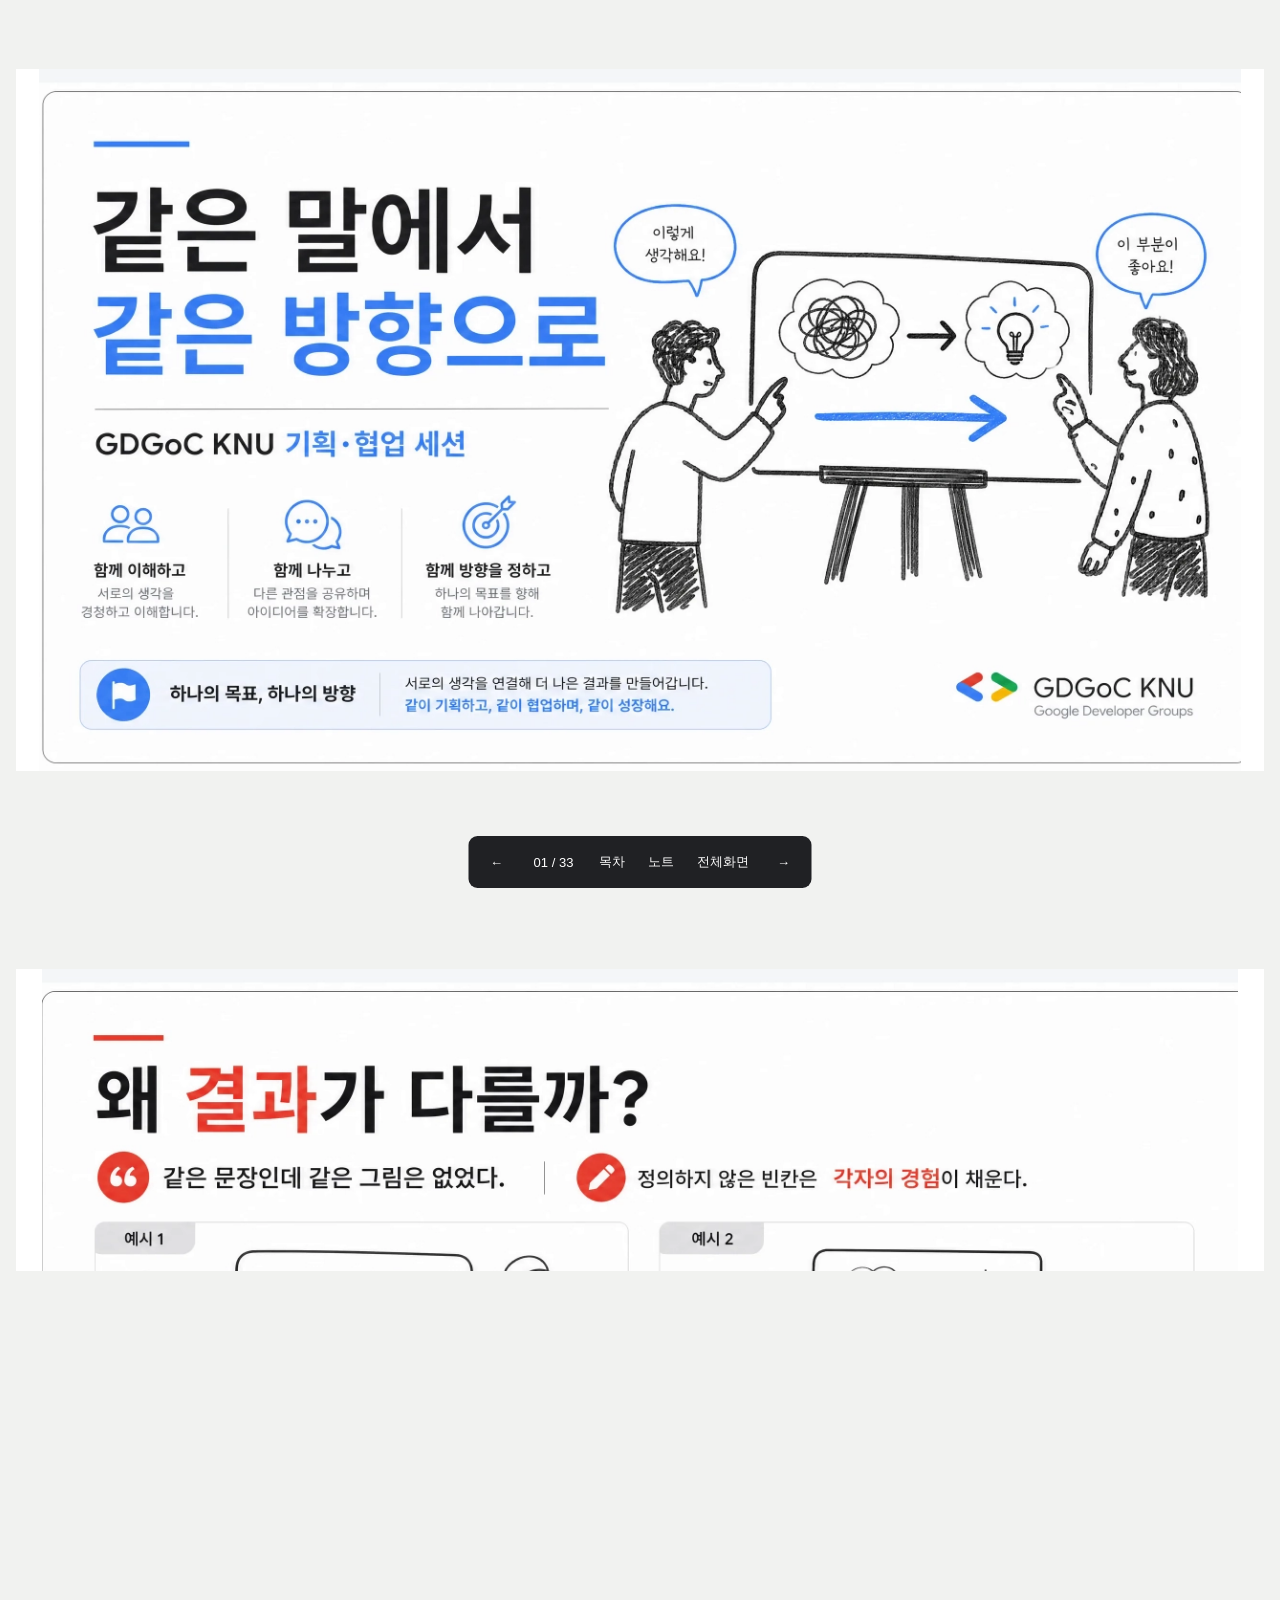
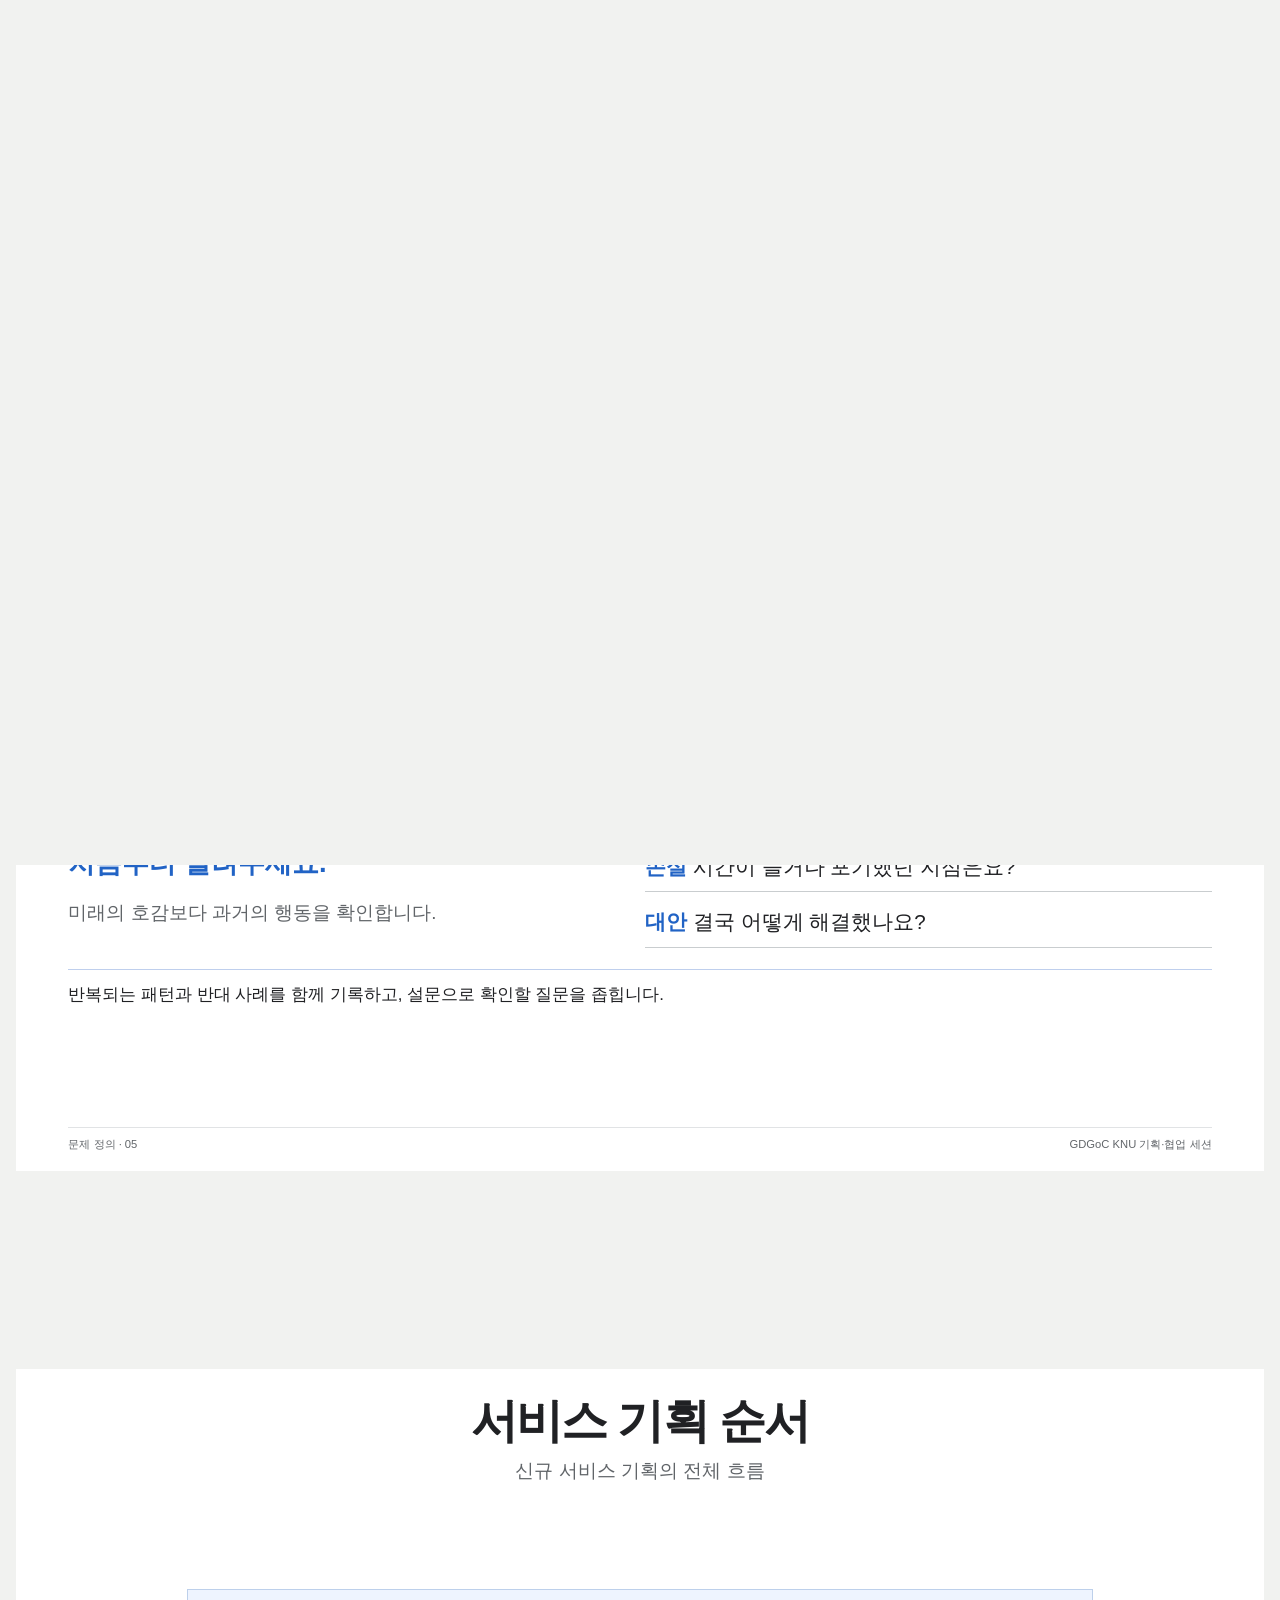
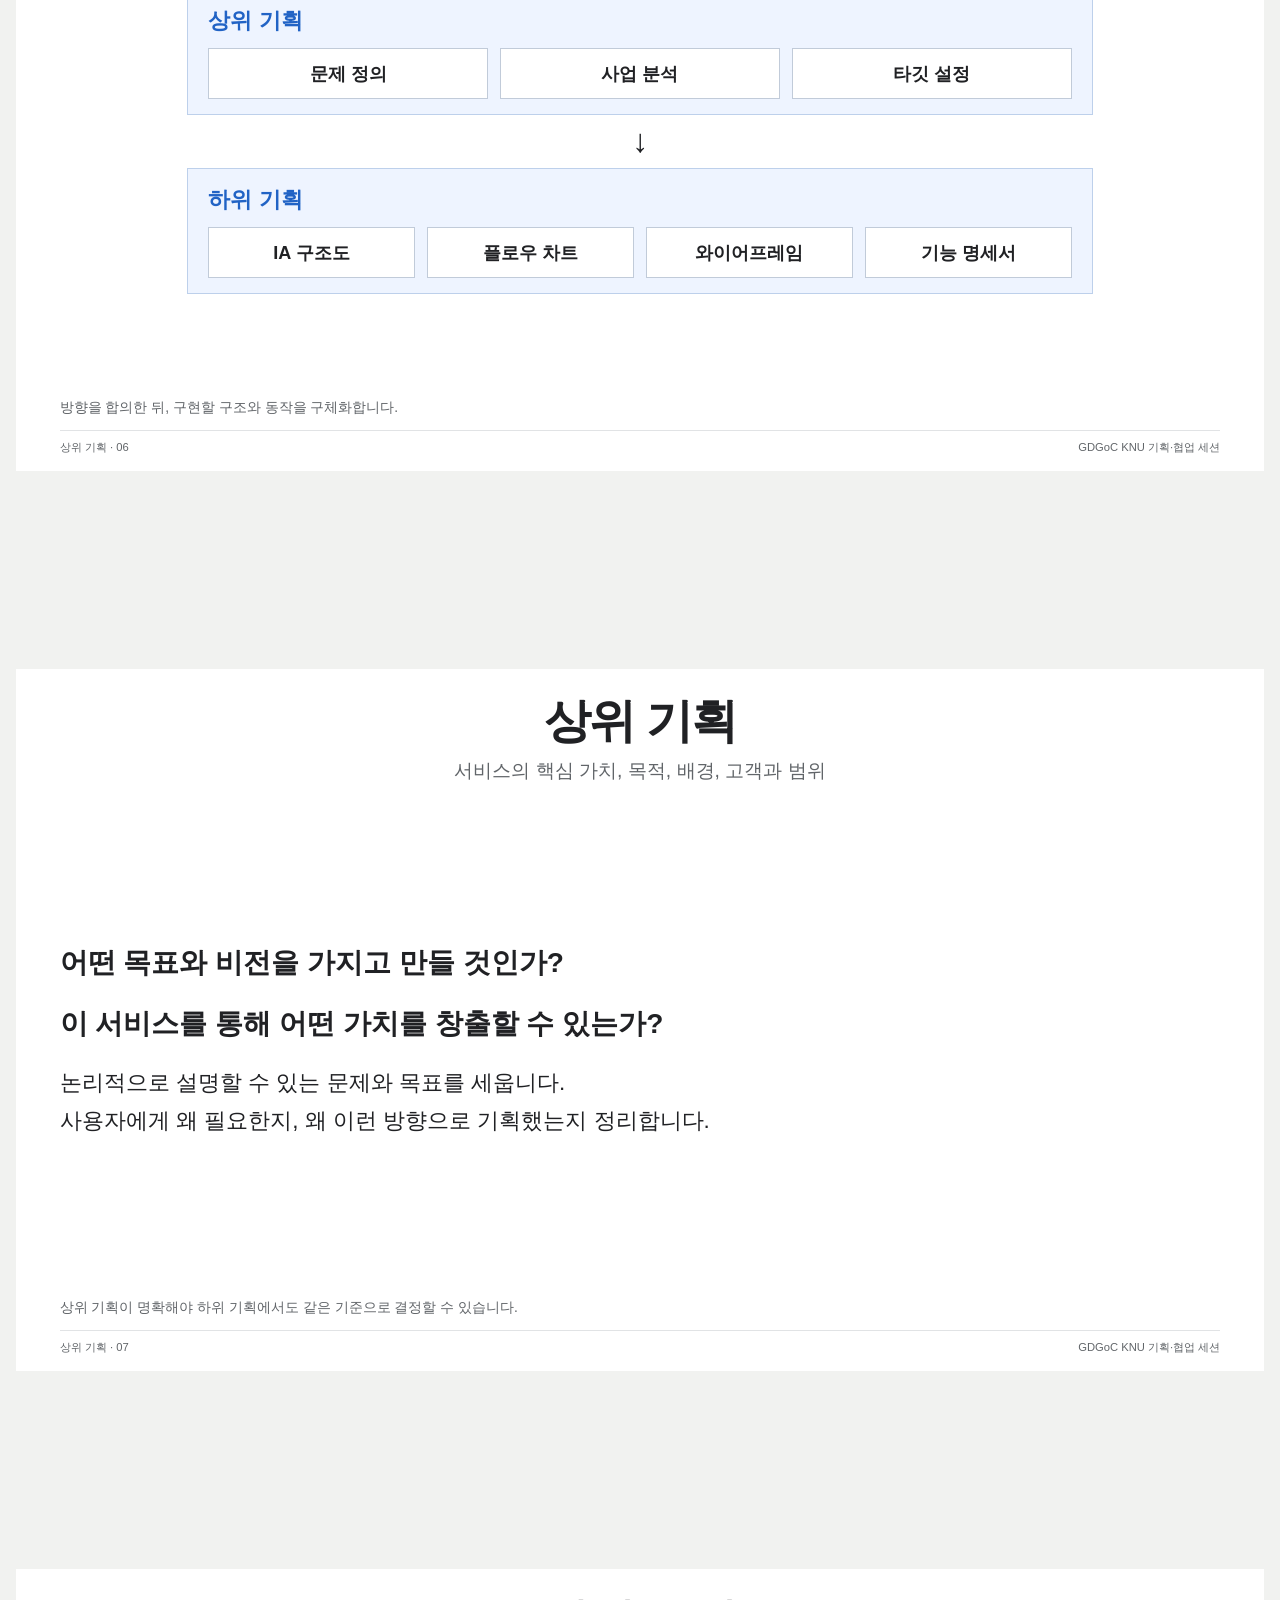
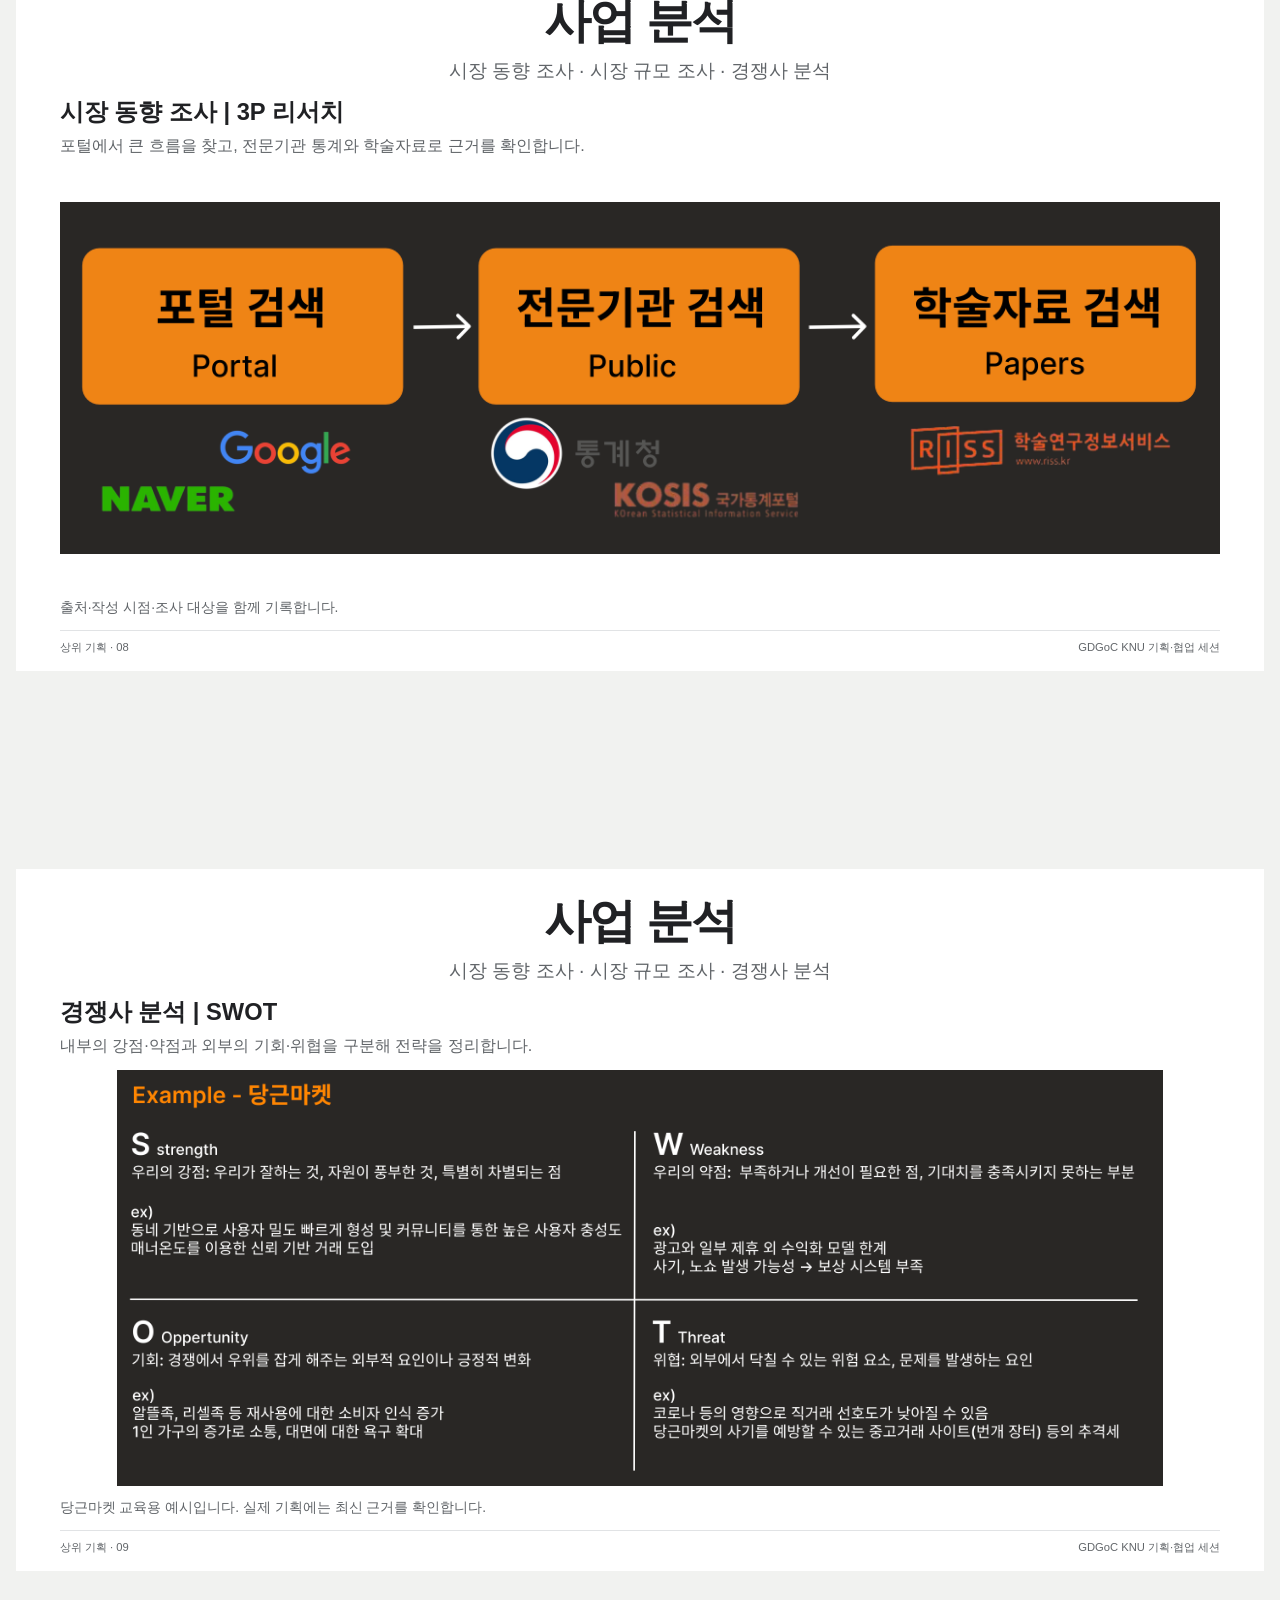
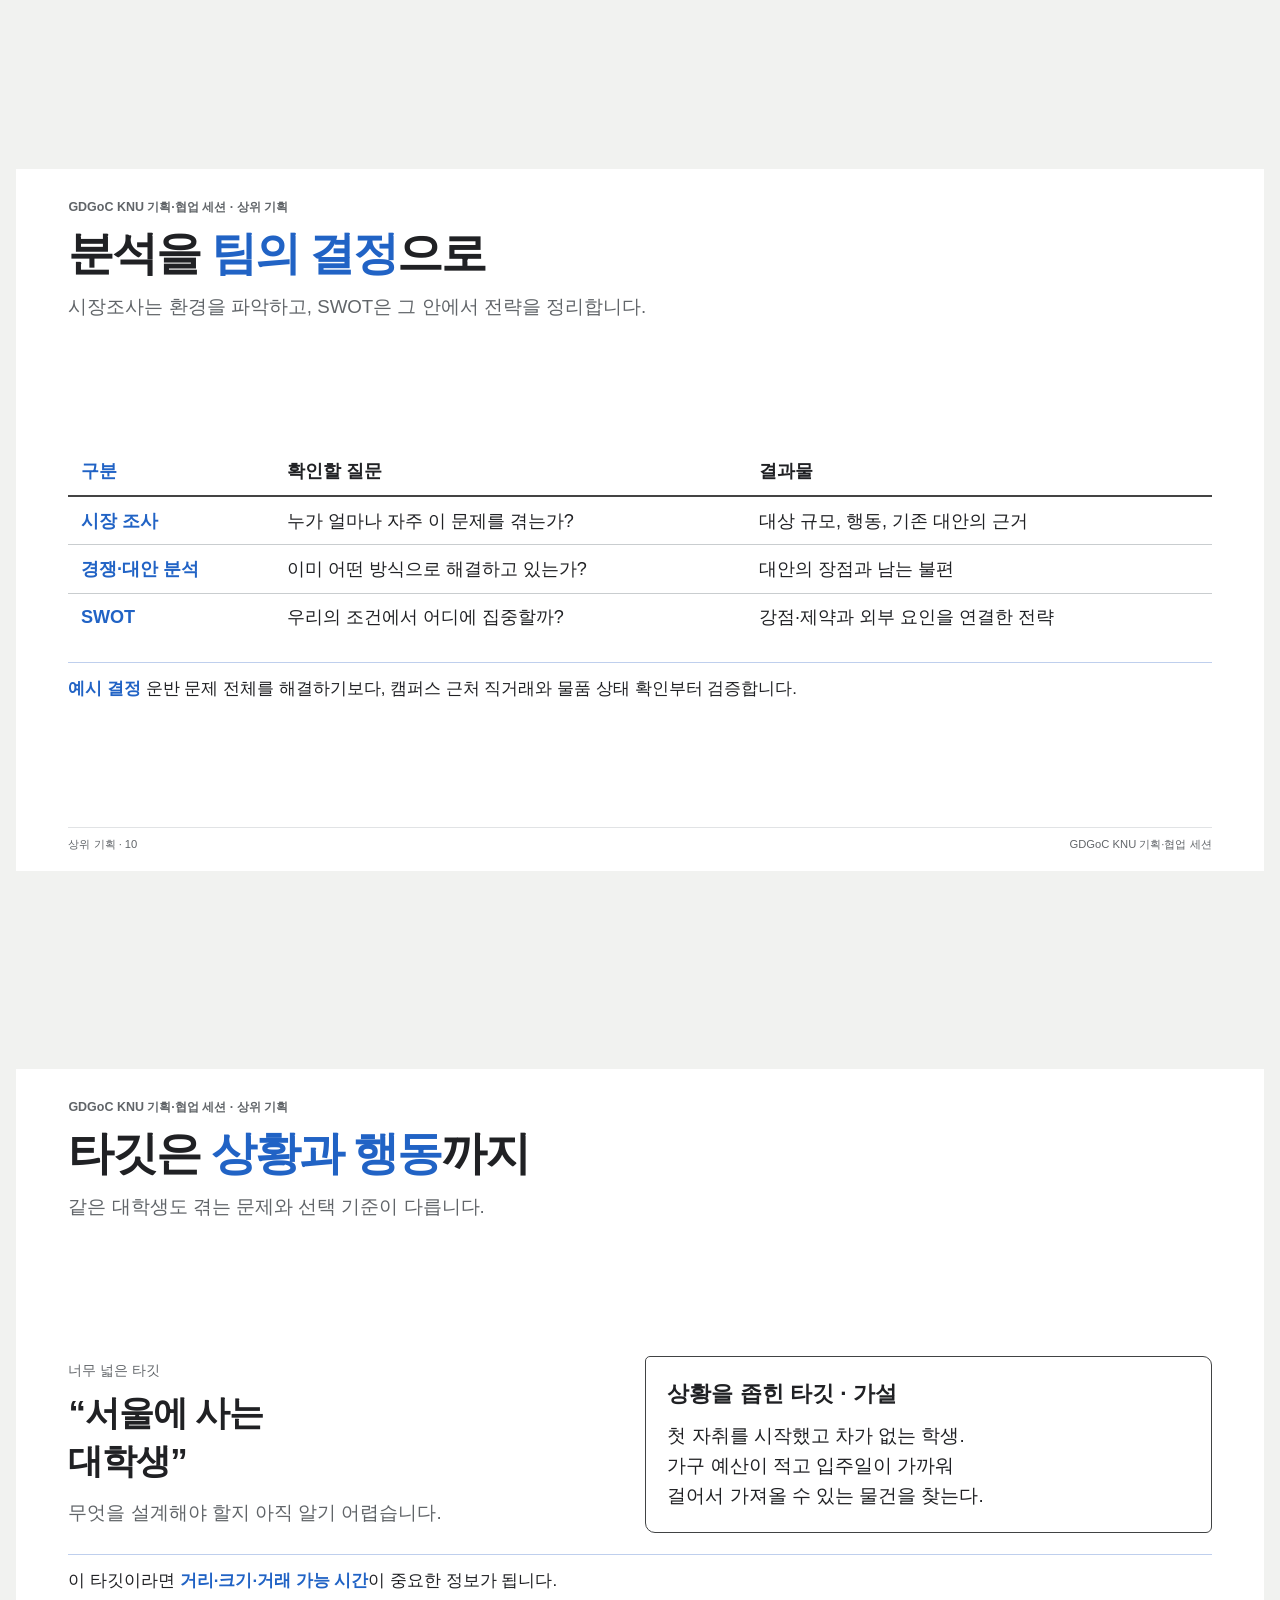
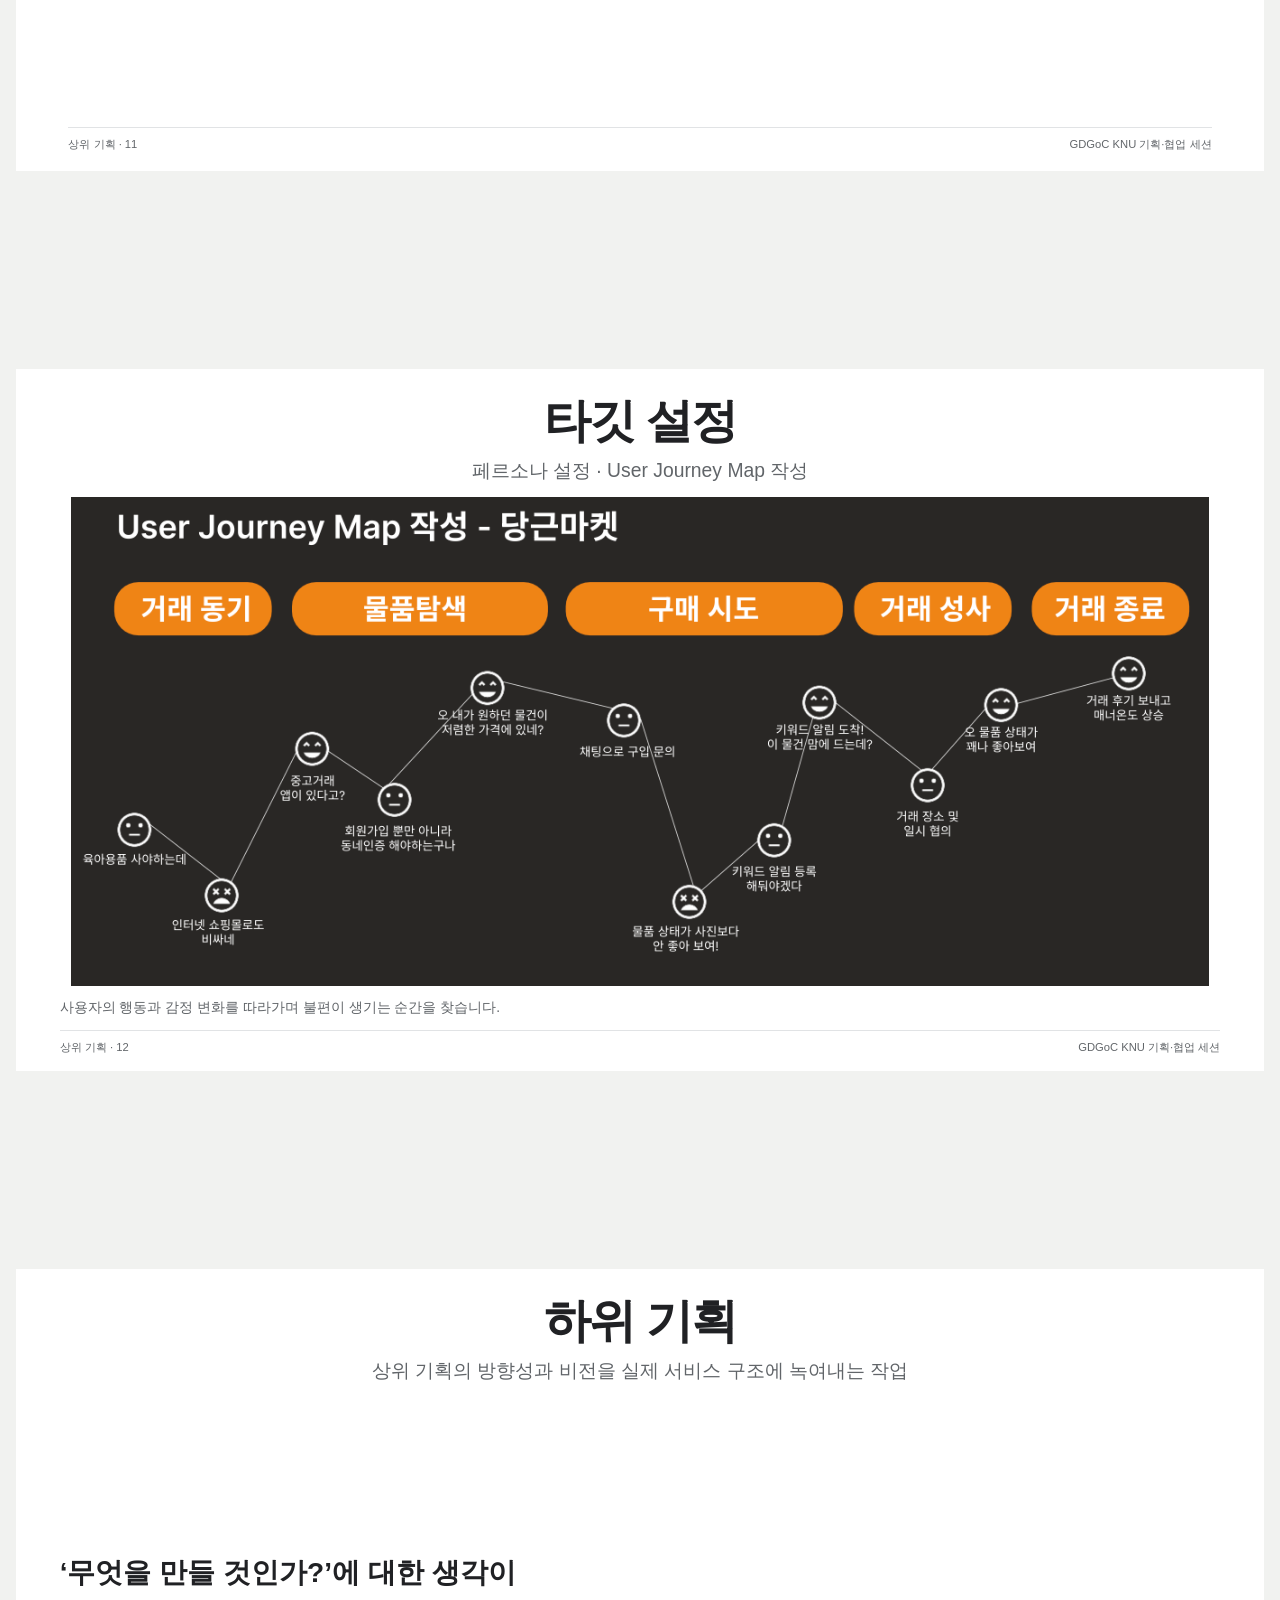
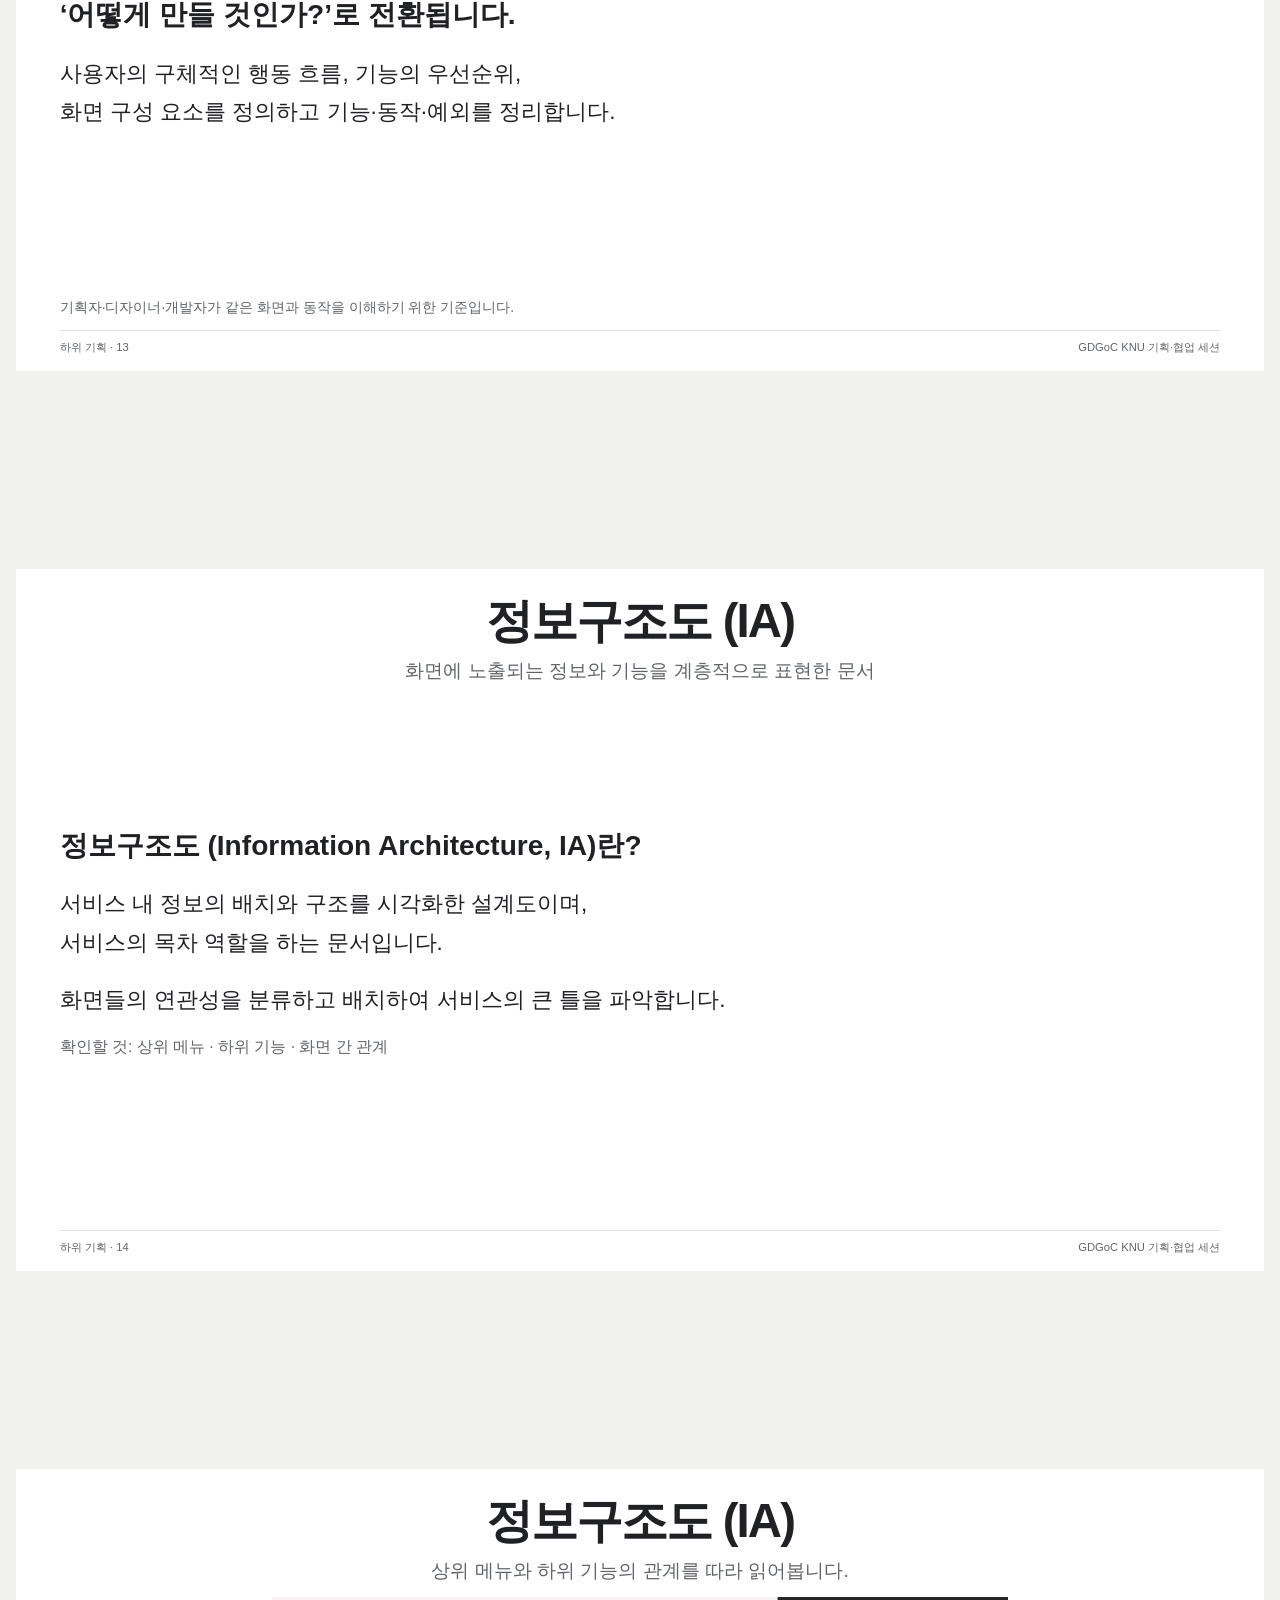
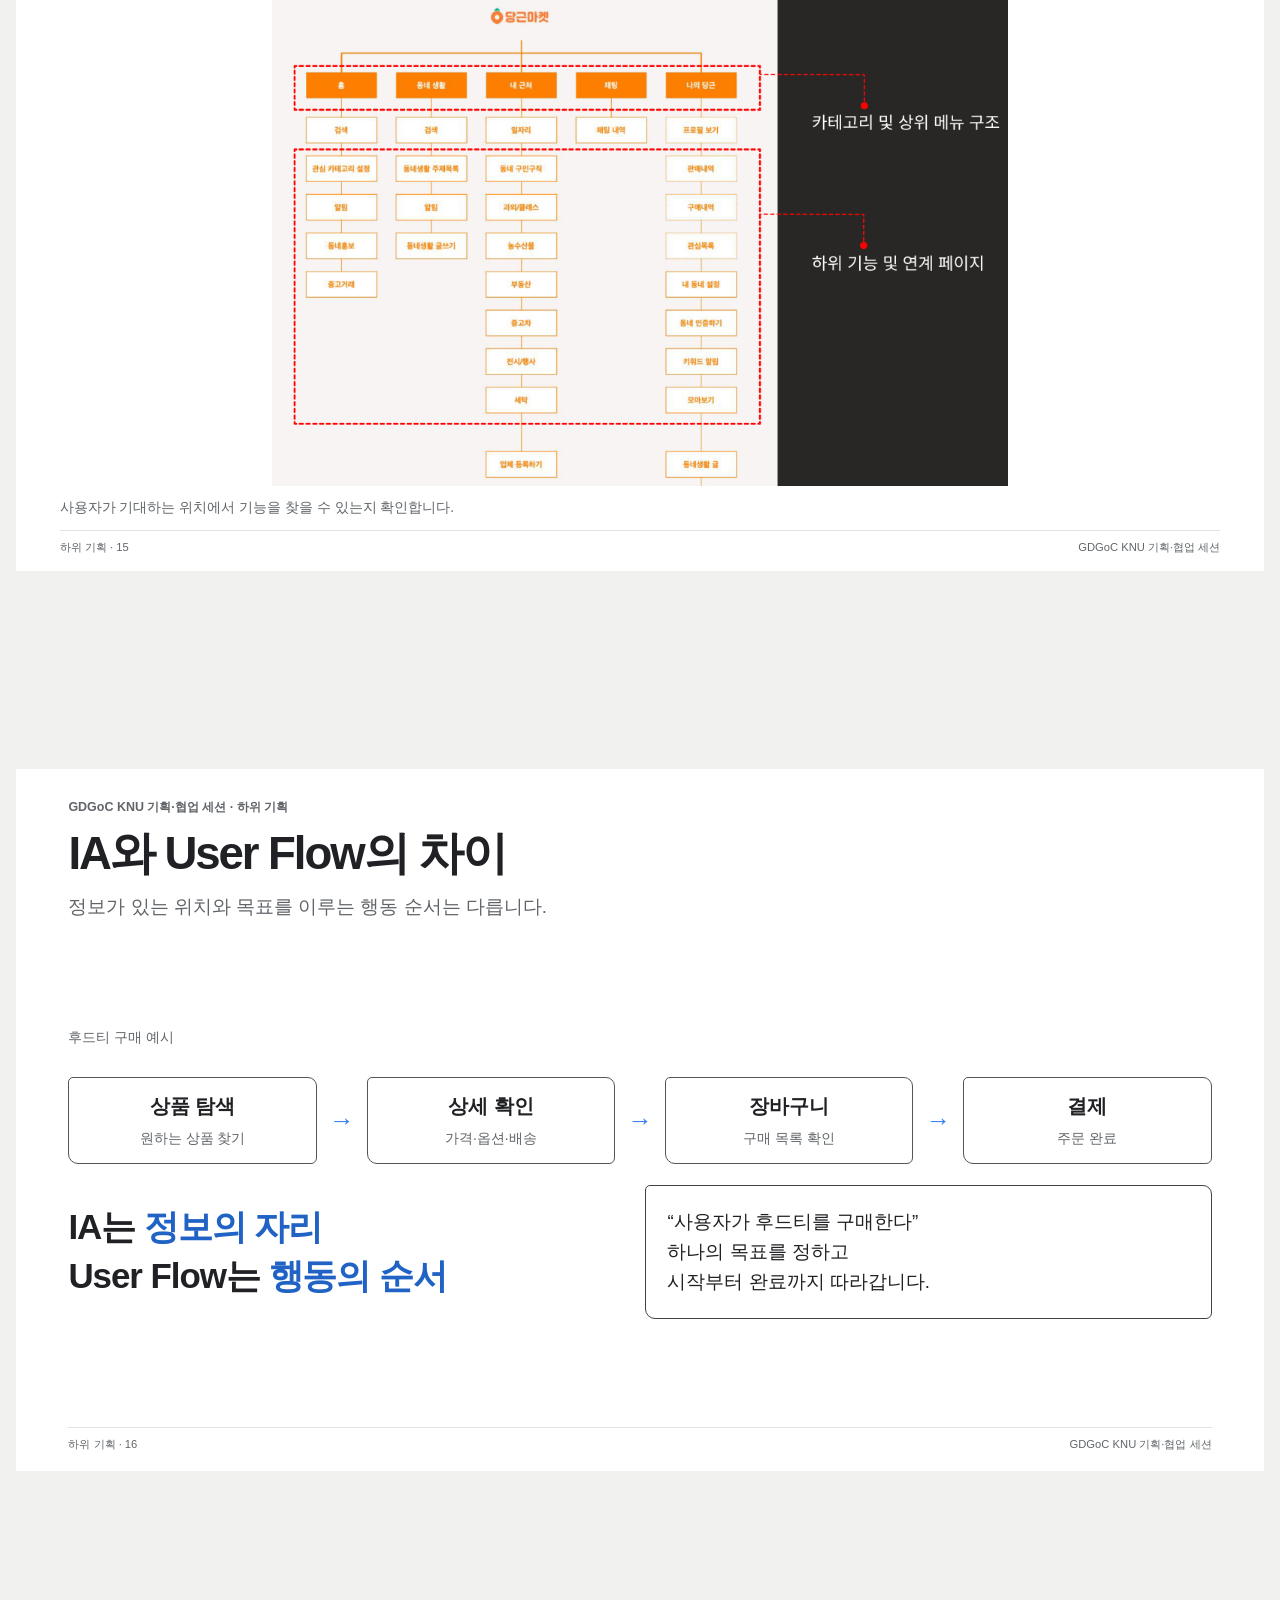
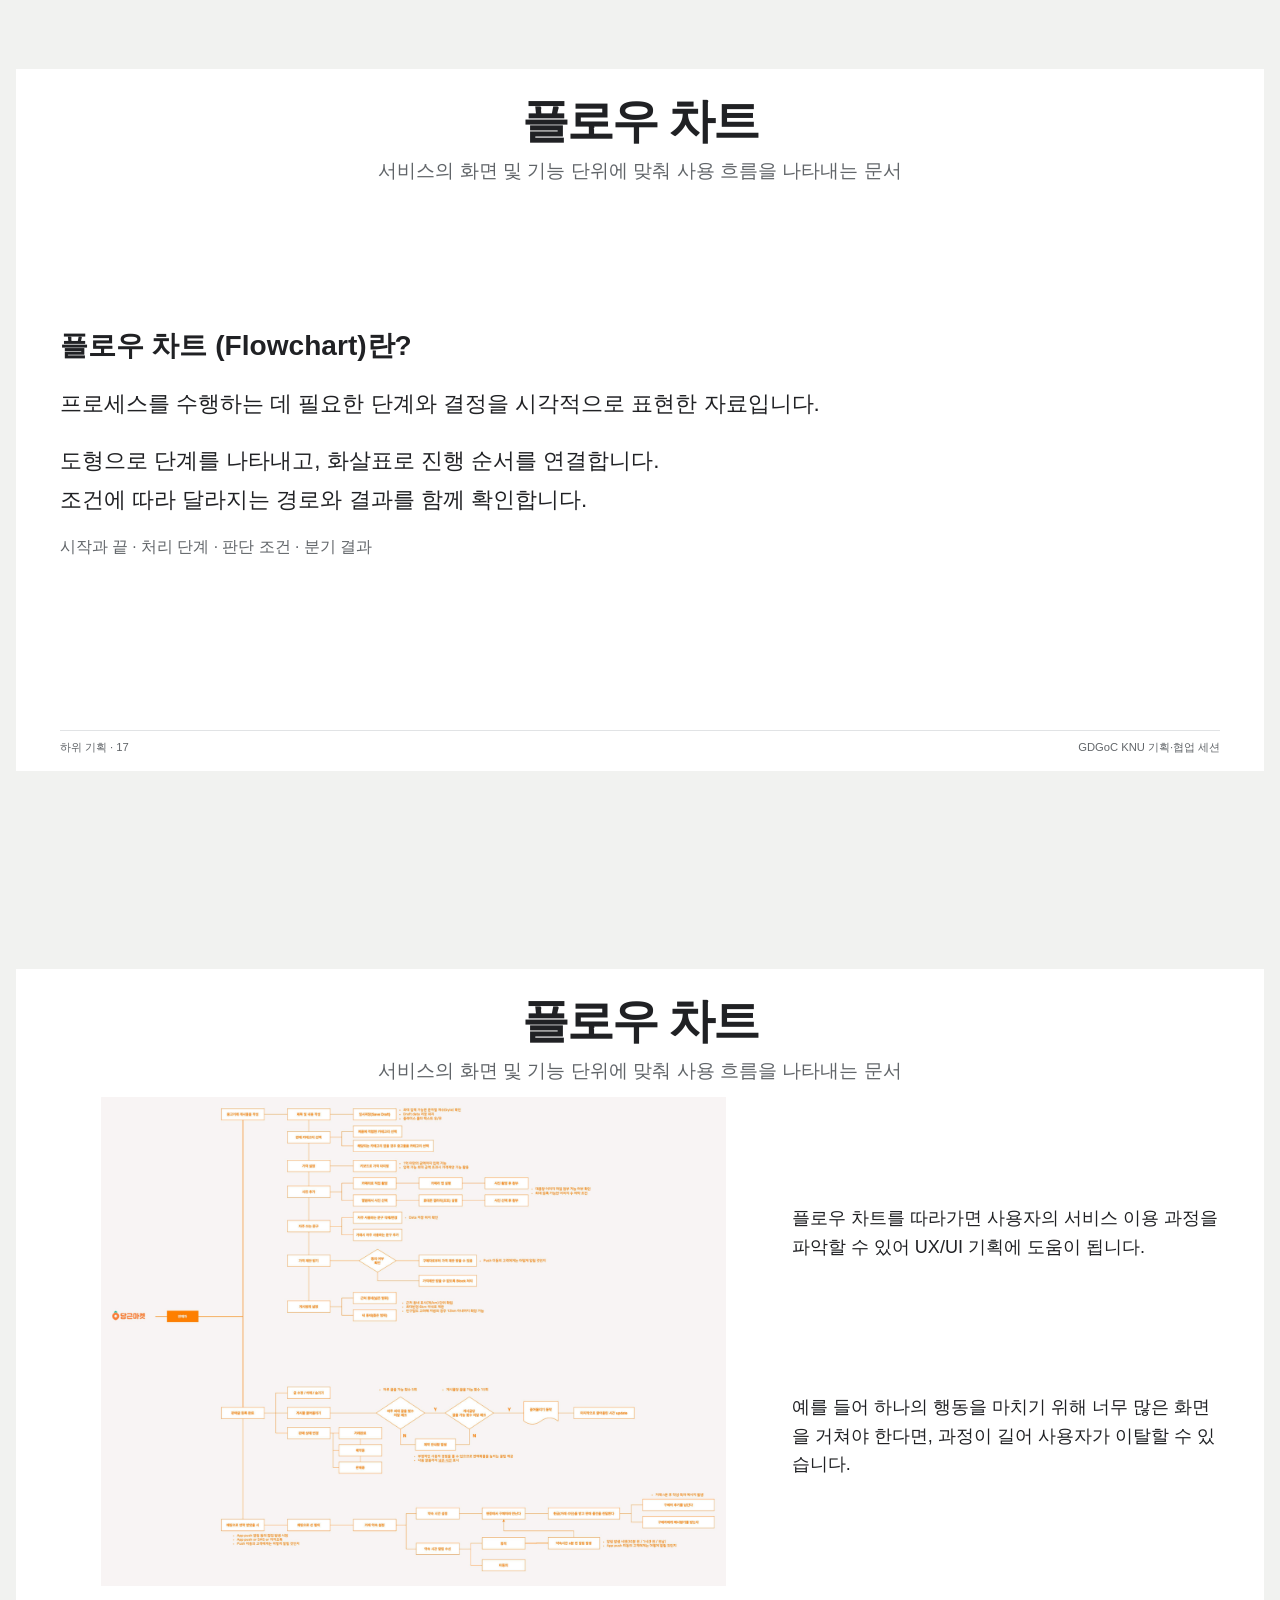
==== commit ce02df2e: "기획 협업 발표자료 새 디자인과 원본 이미지 배포" ====
--- a/GDGoC-Planning-Collaboration/index.html
+++ b/GDGoC-Planning-Collaboration/index.html
@@ -3,151 +3,26 @@
 <head>
   <meta charset="utf-8">
   <meta name="viewport" content="width=device-width, initial-scale=1">
-  <meta name="theme-color" content="#f4f6f8">
-  <meta name="description" content="GDGoC KNU 신입 부원을 위한 서비스 기획과 협업 교육 자료">
-  <title>같이 만든다는 것은 같이 이해하는 것 · GDGoC KNU</title>
-  <link rel="stylesheet" href="presentation-2026.css?v=4">
+  <meta name="theme-color" content="#fbfbf8">
+  <title>같은 말에서 같은 방향으로 · GDGoC KNU</title>
+  <meta name="description" content="문제 정의부터 기획 산출물과 AI 협업 규칙까지. 노션 구성과 원본 참고 이미지로 만든 GDGoC KNU 교육 세션.">
+  <link rel="stylesheet" href="presentation-notion-2026.css?v=6">
+  <script src="presentation-notion-2026.js?v=7" defer></script>
 </head>
 <body>
-  <div class="progress" aria-hidden="true"><i id="progressBar"></i></div>
-  <main class="deck" id="deck">
-    <section class="slide cover reference" data-title="표지" data-time="0:00" data-chapter="시작" data-accent="blue">
-      <div class="sheet cover-layout"><img class="reference-art" src="assets/session-reference/cover.png" alt="" aria-hidden="true">
-        <div class="cover-copy"><p class="tag">GDGoC KNU 교육 세션</p><span class="accent-rule"></span><h1>같이 만든다는 것은<br>같이 <em>이해</em>하는 것</h1><p class="lead">문제를 화면과 실행 기준으로 옮기는 방법</p></div>
-        <aside class="speaker-note">오늘은 기획에 약 25분, 협업에 약 15분을 씁니다. 신입 부원의 첫 프로젝트라는 가상 사례를 한 흐름으로 따라가겠습니다.</aside>
-      </div>
-    </section>
-
-    <section class="slide" data-title="오늘 가져갈 것" data-time="0:40" data-chapter="시작" data-accent="green">
-      <div class="sheet">
-        <header class="slide-head"><p class="tag">오늘의 흐름</p><span class="accent-rule"></span></header>
-        <div class="content two-col"><h2>기획 25분<br><em>협업 15분</em></h2><ol class="number-list"><li><b>문제와 타깃</b><span>누구의 어떤 상황을 바꿀지</span></li><li><b>흐름과 화면</b><span>사용자가 실제로 겪는 과정</span></li><li><b>팀의 약속</b><span>솔직한 역량 공유와 AI 규칙</span></li></ol></div>
-        <aside class="speaker-note">디자이너와 개발자가 함께 들을 수 있도록 같은 가상 서비스 사례를 사용합니다. 오늘은 도구의 명칭보다 각 문서가 어떤 결정을 돕는지 보겠습니다.</aside>
-      </div>
-    </section>
-
-    <section class="slide reference" data-title="같은 문장, 다른 결과" data-time="2:00" data-chapter="도입" data-accent="red">
-      <div class="sheet"><img class="reference-art" src="assets/session-reference/game_result.png" alt="같은 요청을 다르게 해석한 두 그림">
-        <aside class="speaker-note">같은 말을 듣고도 서로 다른 그림을 떠올립니다. 서비스에서도 비어 있는 조건은 각자의 경험으로 채워집니다. 기획은 그 빈칸을 확인하는 일에서 시작합니다.</aside>
-      </div>
-    </section>
-
-    <section class="slide" data-title="공통 기준과 자유 영역" data-time="4:00" data-chapter="도입" data-accent="blue">
-      <div class="sheet"><header class="slide-head"><p class="tag">기획의 경계</p><span class="accent-rule"></span></header><div class="content">
-        <h2>같아야 할 기준과<br><em>달라도 되는 선택</em></h2>
-        <div class="contrast-layout"><article class="outlined"><h3>팀이 합의할 것</h3><p>사용자 문제, 성공 기준, 필수 흐름, 완료 조건</p></article><article class="outlined neutral-line"><h3>담당자가 제안할 것</h3><p>표현 방식, 세부 인터랙션, 더 나은 구현 방법</p></article></div>
-        <p class="statement">기획의 목적은 <strong>같은 결과를 판단할 기준</strong>을 만드는 것입니다.</p>
-      </div><aside class="speaker-note">모든 화면과 코드를 미리 결정할 필요는 없습니다. 팀이 공유해야 할 판단 기준을 정한 뒤 전문성에 따른 선택은 남겨둡니다.</aside></div>
-    </section>
-
-    <section class="slide" data-title="서비스 기획의 순서" data-time="5:30" data-chapter="기획" data-accent="blue">
-      <div class="sheet"><header class="slide-head"><p class="tag">전체 지도</p><span class="accent-rule"></span></header><div class="content">
-        <h2>문제에서 화면까지<br><em>결정의 순서</em></h2>
-        <ol class="planning-sequence"><li><b>01</b><span>문제와 타깃</span></li><li><b>02</b><span>환경과 범위</span></li><li><b>03</b><span>구조와 사용자 흐름</span></li><li><b>04</b><span>화면과 요구사항</span></li></ol>
-        <p class="statement">근거가 바뀌면 이전 결정으로 돌아가 수정합니다.</p>
-      </div><aside class="speaker-note">두 첨부 자료는 문제·타깃 분석에서 IA, User Flow, Wireframe, 명세로 구체화하는 과정을 소개합니다. 여기서는 초보 팀이 40분 안에 이해할 수 있도록 네 묶음으로 정리했습니다. 참고: 서비스 기획 가이드북, 기획 세션 2회차.</aside></div>
-    </section>
-
-    <section class="slide reference" data-title="관찰과 문제 정의" data-time="7:00" data-chapter="기획" data-accent="blue">
-      <div class="sheet"><img class="reference-art" src="assets/session-reference/problem_definition.png" alt="" aria-hidden="true">
-        <header class="slide-head"><p class="tag">문제 정의</p><span class="accent-rule"></span></header><div class="content split-story"><div><h2>누가, 언제,<br><em>무엇 때문에</em></h2><blockquote>첫 프로젝트를 시작한 신입 부원은 역할과 질문 방식을 몰라 첫 작업을 정하지 못한다.</blockquote></div><div class="stacked-notes"><article><small>관찰</small><p>첫 회의에서 역할 결정이 늦어진다.</p></article><article><small>원인 가설</small><p>역할별 결과물과 요청 가능한 도움이 보이지 않는다.</p></article><article><small>성공</small><p>모두가 첫 작업과 필요한 도움을 설명한다.</p></article></div></div>
-        <aside class="speaker-note">이 사례는 설명을 위한 가상의 문제와 가설입니다. 실제 프로젝트에서는 인터뷰나 관찰로 확인해야 합니다. 참고: 기획 세션 2회차의 문제 상황 정의서 구성.</aside></div>
-    </section>
-
-    <section class="slide" data-title="SWOT 분석" data-time="8:45" data-chapter="기획" data-accent="blue">
-      <div class="sheet"><header class="slide-head"><p class="tag">SWOT · 가상 예시</p><span class="accent-rule"></span></header><div class="content">
-        <h2>우리의 조건과<br><em>바깥의 변화</em></h2>
-        <div class="swot-grid" aria-label="신입 프로젝트 온보딩 서비스의 SWOT 가상 예시">
-          <article><small>내부 · 강점</small><b>S</b><p>운영진이 첫 프로젝트의 질문을 알고 있다.</p></article>
-          <article><small>내부 · 약점</small><b>W</b><p>개발 인력과 검증 기간이 짧다.</p></article>
-          <article><small>외부 · 기회</small><b>O</b><p>새 팀이 생길 때마다 역할 합의가 반복된다.</p></article>
-          <article><small>외부 · 위협</small><b>T</b><p>기존 문서와 메신저만으로도 해결될 수 있다.</p></article>
-        </div>
-        <p class="caption">결정: 전체 협업 도구보다 <strong>첫 회의의 역할 합의</strong>부터 검증한다.</p>
-      </div><aside class="speaker-note">SWOT은 내부 강점·약점과 외부 기회·위협을 구분합니다. 여기 적힌 내용은 가상 사례의 가설입니다. 실제 분석에서는 인터뷰와 현재 운영 방식을 근거로 채우고, 마지막에 범위 결정으로 연결합니다. 참고: 서비스 기획 가이드북의 SWOT 예시.</aside></div>
-    </section>
-
-    <section class="slide" data-title="타깃과 사용 맥락" data-time="10:30" data-chapter="기획" data-accent="blue">
-      <div class="sheet"><header class="slide-head"><p class="tag">타깃 정의</p><span class="accent-rule"></span></header><div class="content target-layout"><div><h2>사람의 이름보다<br><em>상황을 먼저</em></h2><p class="lead">첫 프로젝트에 참여하는 신입 부원</p></div><dl class="requirement-cases"><div><dt>상황</dt><dd>처음 만난 팀원과 역할을 나눈다.</dd></div><div><dt>목표</dt><dd>내 첫 작업과 도움받을 사람을 안다.</dd></div><div><dt>장벽</dt><dd>각 역할의 결과물이 낯설다.</dd></div><div><dt>검증</dt><dd>실제 신입 부원에게 이 상황을 묻는다.</dd></div></dl></div>
-        <aside class="speaker-note">페르소나를 임의의 나이와 이름으로 채우기 전에 행동 맥락을 확인합니다. 첨부한 기획 세션 2회차도 데이터 수집 후 공통 패턴을 찾는 순서를 제시합니다. 여기서는 실제 인터뷰 전이므로 타깃 가설로 표시합니다.</aside></div>
-    </section>
-
-    <section class="slide" data-title="IA 정보구조" data-time="12:00" data-chapter="기획" data-accent="green">
-      <div class="sheet"><header class="slide-head"><p class="tag">IA · Information Architecture</p><span class="accent-rule"></span></header><div class="content">
-        <h2>정보를 어디서<br><em>찾게 할 것인가</em></h2>
-        <div class="ia-map" role="tree" aria-label="가상 온보딩 서비스의 페이지 구조"><div class="ia-root" role="treeitem">첫 프로젝트 시작</div><div class="ia-children" role="group"><div role="treeitem"><b>역할 알아보기</b><span>역할별 결과물 · 질문 예시</span></div><div role="treeitem"><b>역할 선택</b><span>선택 가능 여부 · 담당자</span></div><div role="treeitem"><b>팀 결과</b><span>첫 작업 · 필요한 도움</span></div></div></div>
-        <p class="caption">IA는 페이지와 정보의 <strong>위치·깊이</strong>를 정합니다.</p>
-      </div><aside class="speaker-note">IA는 화면과 정보의 계층입니다. 사용자가 어디서 무엇을 찾는지 보여줍니다. 아직 클릭 순서나 예외 분기는 설명하지 않습니다. 두 첨부 자료 모두 IA를 기획 단계에 포함합니다.</aside></div>
-    </section>
-
-    <section class="slide" data-title="MVP 범위" data-time="13:30" data-chapter="기획" data-accent="blue">
-      <div class="sheet"><header class="slide-head"><p class="tag">핵심 가설</p><span class="accent-rule"></span></header><div class="content"><h2>첫 회의가 바뀌는지<br><em>작게 확인</em>합니다</h2><div class="hypothesis-layout"><div><small>가설</small><p>역할별 결과물과 질문 예시를 보면 첫 작업을 더 빨리 정할 수 있다.</p></div><div><small>가장 작은 검증</small><p>한 장의 역할 안내로 첫 회의를 진행하고, 모두가 첫 작업을 말할 수 있는지 확인한다.</p></div></div><p class="statement">서비스 구현은 이 검증 결과를 보고 결정합니다.</p></div>
-        <aside class="speaker-note">MVP는 작은 완성품보다 가설을 확인하는 최소 수단으로 설명합니다. 이 사례는 가상의 가설입니다. 성공 기준과 관찰 방법을 정해 실제 첫 회의에서 시험합니다.</aside></div>
-    </section>
-
-    <section class="slide" data-title="User Flow" data-time="15:30" data-chapter="기획" data-accent="blue">
-      <div class="sheet"><header class="slide-head"><p class="tag">User Flow</p><span class="accent-rule"></span></header><div class="content"><h2>사용자는 어떤 순서로<br><em>목표에 도달할까</em></h2>
-        <ol class="user-flow" aria-label="신입 부원 역할 결정의 주요 경로"><li><small>진입</small><b>첫 회의 링크</b></li><li><small>탐색</small><b>역할과 결과물 확인</b></li><li><small>행동</small><b>희망 역할 선택</b></li><li><small>결과</small><b>첫 작업 확인</b></li></ol>
-        <p class="caption">User Flow는 <strong>사용자의 목표 경로</strong>를 보여줍니다. 막히는 지점은 다음 단계에서 분기합니다.</p>
-      </div><aside class="speaker-note">User Flow는 사용자가 목표를 달성하는 경로를 간단히 따라갑니다. 우리 사례에서는 첫 작업 확인까지입니다. 상세한 조건과 실패 상태는 다음 Flowchart에서 다룹니다. 참고: 기획 세션 2회차의 User Flow 설명.</aside></div>
-    </section>
-
-    <section class="slide" data-title="Flowchart" data-time="17:30" data-chapter="기획" data-accent="green">
-      <div class="sheet"><header class="slide-head"><p class="tag">Flowchart</p><span class="accent-rule"></span></header><div class="content"><h2>어디에서 결정이<br><em>갈라지는가</em></h2>
-        <div class="flowchart" aria-label="역할 선택의 조건 분기"><div class="flow-main"><span>역할 선택</span><span class="flow-arrow" aria-hidden="true">→</span><strong>모두 선택했나?</strong><span class="flow-arrow flow-yes" aria-label="예">예 →</span><span>팀 결과 확정</span></div><div class="flow-branch"><b>아니요</b><span>미응답·중복 확인</span><span>다시 합의</span></div></div>
-        <p class="caption">Flowchart는 <strong>조건과 예외 처리</strong>를 팀이 함께 결정하게 합니다.</p>
-      </div><aside class="speaker-note">첨부 가이드북은 Flowchart를 단계와 판단을 시각화한 문서로 설명합니다. 이 예시에서는 모두 선택했는지가 결정 노드입니다. '아니요'일 때 미응답과 중복을 어떻게 표시하고 다시 합의할지 디자이너와 개발자가 함께 정합니다.</aside></div>
-    </section>
-
-    <section class="slide" data-title="Wireframe" data-time="19:30" data-chapter="기획" data-accent="blue">
-      <div class="sheet"><header class="slide-head"><p class="tag">Wireframe</p><span class="accent-rule"></span></header><div class="content wireframe-layout"><div><h2>화면에 무엇을<br><em>보여줄까</em></h2><p class="lead">색과 장식 전에 정보의 순서부터 확인합니다.</p><ul class="wire-notes"><li>역할 설명이 선택보다 먼저 보이는가?</li><li>담당자와 선택 상태를 구별할 수 있는가?</li><li>확정할 수 없을 때 이유가 보이는가?</li></ul></div><div class="wireframe" aria-label="역할 선택 화면의 낮은 충실도 와이어프레임"><div class="wire-top">첫 프로젝트 <span>팀 이름</span></div><h3>맡고 싶은 역할을 선택하세요</h3><p>역할별 결과물과 필요한 도움을 확인하세요.</p><div class="wire-option"><b>화면 설계</b><span>첫 화면과 오류 상태 정리</span><small>선택 가능</small></div><div class="wire-option"><b>API 구현</b><span>역할 저장과 조회</span><small>선택 가능</small></div><div class="wire-action">팀 결과 확인</div><div class="wire-error">미응답자가 있으면 확정 전 안내</div></div></div>
-        <aside class="speaker-note">와이어프레임은 화면의 기본 골격입니다. 첨부 가이드북은 레이아웃, 컴포넌트, 이동과 표시할 데이터를 확인하라고 설명합니다. 이 예시에서는 역할별 결과물, 선택 상태, 확정 불가 안내를 먼저 배치합니다. 색이나 완성된 비주얼은 이후에 정합니다.</aside></div>
-    </section>
-
-    <section class="slide" data-title="요구사항과 완료 기준" data-time="21:30" data-chapter="기획" data-accent="blue">
-      <div class="sheet"><header class="slide-head"><p class="tag">요구사항 명세</p><span class="accent-rule"></span></header><div class="content requirement-layout"><div><h2>화면과 동작을<br><em>검증 가능한 문장</em>으로</h2><p class="lead">한 항목을 읽고 같은 결과를 예상할 수 있어야 합니다.</p></div><dl class="requirement-cases"><div><dt>입력</dt><dd>사용자는 희망 역할 하나를 선택한다.</dd></div><div><dt>정상</dt><dd>팀원 모두가 선택하면 담당자와 첫 작업을 표시한다.</dd></div><div><dt>예외</dt><dd>미응답·중복이 있으면 확정을 막고 이유를 표시한다.</dd></div><div><dt>완료</dt><dd>팀원이 각자의 담당 결과물을 설명할 수 있다.</dd></div></dl></div>
-        <aside class="speaker-note">두 첨부 자료의 기능 명세서와 SRS를 한 장의 인수 기준으로 옮겼습니다. 구체적 입력, 정상 결과, 예외, 완료 기준을 적으면 디자인과 구현, 테스트의 기준이 됩니다. 예시는 가상 서비스의 요구사항 초안입니다.</aside></div>
-    </section>
-
-    <section class="slide" data-title="우선순위와 범위 결정" data-time="23:30" data-chapter="기획" data-accent="blue">
-      <div class="sheet"><header class="slide-head"><p class="tag">범위 결정</p><span class="accent-rule"></span></header><div class="content"><h2>이번에 만들 것과<br><em>미룰 것의 근거</em></h2><div class="priority-table" role="table" aria-label="가상 서비스의 범위 결정 예시"><div class="priority-row priority-head" role="row"><span role="columnheader">후보</span><span role="columnheader">판단 근거</span><span role="columnheader">결정</span></div><div class="priority-row" role="row"><b role="cell">역할 선택과 첫 작업</b><span role="cell">목표 행동을 직접 확인</span><strong role="cell">이번 범위</strong></div><div class="priority-row" role="row"><b role="cell">역할·완료 기준 합의</b><span role="cell">다른 작업의 선행 조건</span><strong role="cell">먼저 결정</strong></div><div class="priority-row" role="row"><b role="cell">프로필 꾸미기</b><span role="cell">첫 회의 검증과 무관</span><strong role="cell">보류</strong></div></div><p class="statement">판단 질문: <strong>목표 행동을 확인하는 데 필요한가? 다른 작업을 기다리게 하는가?</strong></p></div>
-        <aside class="speaker-note">여기까지가 기획 파트입니다. 추정 작업량과 팀원의 가능한 시간을 더한 뒤 범위를 확정합니다. 모든 후보를 같은 우선순위로 두지 않으며, 보류한 이유도 문서에 남깁니다.</aside></div>
-    </section>
-
-    <section class="slide reference" data-title="협업이 어려워지는 순간" data-time="25:30" data-chapter="협업" data-accent="red">
-      <div class="sheet"><img class="reference-art" src="assets/session-reference/collaboration-failure-pdf.png" alt="" aria-hidden="true"><header class="slide-head"><p class="tag">협업 사례</p><span class="accent-rule"></span></header><div class="content"><h2>보이지 않던 차이가<br><em>과부하로 이어집니다</em></h2></div><aside class="speaker-note">이제 협업 이야기로 넘어갑니다. 일정표만 잘 짜도 해결되는 문제는 아닙니다. 경험과 가능한 시간, 막힌 일을 일찍 말하지 못하면 한 사람에게 일이 몰리고 완료 기준도 갈립니다. 사례는 설명용으로 재구성했습니다.</aside></div>
-    </section>
-
-    <section class="slide" data-title="실력과 도움을 솔직하게 말하기" data-time="27:30" data-chapter="협업" data-accent="green">
-      <div class="sheet"><header class="slide-head"><p class="tag">첫 회의의 대화</p><span class="accent-rule"></span></header><div class="content"><h2>“할 수 있어요”보다<br><em>어디까지 해봤는지</em></h2><div class="honesty-list"><div><b>해본 것</b><span>“화면은 만들었고 오류 상태는 처음입니다.”</span></div><div><b>도움이 필요한 것</b><span>“API 명세가 있으면 연결할 수 있습니다.”</span></div><div><b>작게 확인할 것</b><span>“핵심 화면 하나를 먼저 만들어 같이 보겠습니다.”</span></div></div><p class="caption">AI가 만든 결과도 <strong>내가 설명하고 고칠 수 있는 범위</strong>로 말합니다.</p></div>
-        <aside class="speaker-note">실력을 사람끼리 등급으로 나누려는 자리가 아닙니다. 경험의 근거와 도움이 필요한 부분을 말하면 역할과 리뷰를 정할 수 있습니다. 디자이너는 핵심 화면 한 장, 개발자는 작은 동작이나 인터페이스 예시처럼 역할에 맞는 산출물로 확인합니다.</aside></div>
-    </section>
-
-    <section class="slide" data-title="규칙 없는 AI 작업" data-time="29:30" data-chapter="협업" data-accent="red">
-      <div class="sheet"><header class="slide-head"><p class="tag">AI 작업의 위험</p><span class="accent-rule"></span></header><div class="content ai-risk-layout"><div><h2>AI도 작업 범위를<br><em>알아야 합니다</em></h2><blockquote class="prompt-quote">“로그인을 구현하고 관련 코드를 전부 정리해줘.”</blockquote></div><ul class="risk-list"><li>다른 팀원의 파일 수정</li><li>공개 API와 타입 변경</li><li>요청하지 않은 리팩터링</li></ul></div><aside class="speaker-note">AI가 작업을 빠르게 만들지만 변경 범위를 넓게 해석할 수 있습니다. 디자인 파일이나 코드 모두 누가 책임지는 영역인지, 어떤 변경을 먼저 합의해야 하는지 정합니다.</aside></div>
-    </section>
-
-    <section class="slide" data-title="AI 작업 규칙" data-time="31:30" data-chapter="협업" data-accent="blue">
-      <div class="sheet"><header class="slide-head"><p class="tag">팀 공통 규칙</p><span class="accent-rule"></span></header><div class="content"><h2>세 가지만 먼저<br><em>공유합니다</em></h2><div class="rules-three"><div><b>수정 범위</b><span>이번 Issue의 파일과 금지 영역</span></div><div><b>팀 기준</b><span>제품 목표, UI·코드 규칙, 완료 조건</span></div><div><b>검증</b><span>결과를 설명하고 diff·화면·테스트 확인</span></div></div><p class="caption"><code>AGENTS.md</code>·<code>CLAUDE.md</code>는 팀 문서를 가리키는 입구로 활용할 수 있습니다.</p></div>
-        <aside class="speaker-note">팀 규칙은 기술 도구별로 다르게 두지 않습니다. 공통 문서를 한곳에서 관리하고 AI용 파일은 그 문서를 참조하게 합니다. 긴 프롬프트보다 범위, 기준, 검증이 명확한지가 중요합니다.</aside></div>
-    </section>
-
-    <section class="slide" data-title="작은 작업과 검토" data-time="34:00" data-chapter="협업" data-accent="green">
-      <div class="sheet"><header class="slide-head"><p class="tag">작업 단위</p><span class="accent-rule"></span></header><div class="content"><h2>작게 맡고<br><em>함께 확인합니다</em></h2><ol class="review-three"><li><b>Issue</b><span>문제와 완료 조건을 적습니다.</span></li><li><b>작업</b><span>담당 범위 안에서 결과를 만듭니다.</span></li><li><b>리뷰</b><span>실제 화면·동작과 예상 밖 변경을 확인합니다.</span></li></ol><p class="statement">막히면 늦게 보고하지 말고 <strong>지금 필요한 도움</strong>을 말합니다.</p></div>
-        <aside class="speaker-note">이 과정은 복잡한 절차가 아닙니다. 작은 Issue에서 목표와 완료 기준을 확인하고, 결과를 서로 보여주면 됩니다. 일정 조율 자체를 길게 다루기보다 막힌 사실을 솔직히 공유하는 데 집중합니다.</aside></div>
-    </section>
-
-    <section class="slide" data-title="프로젝트 시작 점검" data-time="36:20" data-chapter="정리" data-accent="blue">
-      <div class="sheet"><header class="slide-head"><p class="tag">한 장의 점검표</p><span class="accent-rule"></span></header><div class="content"><h2>시작 전에<br><em>여기까지 합의</em></h2><ol class="start-checklist"><li><b>문제와 사용자</b><span>누가 어떤 상황에서 막히는가?</span></li><li><b>핵심 흐름</b><span>어떤 행동으로 성공을 확인하는가?</span></li><li><b>화면과 예외</b><span>사용자가 무엇을 보고, 막힐 때 어떻게 되는가?</span></li><li><b>작업과 규칙</b><span>누가 어디까지 맡고 어떻게 검토하는가?</span></li></ol></div><aside class="speaker-note">네 항목에 바로 답할 수 없다면 그 빈칸을 먼저 확인합니다. 오늘 본 SWOT, IA, User Flow, Flowchart, Wireframe은 모두 이 질문을 더 명확히 하기 위한 도구입니다.</aside></div>
-    </section>
-
-    <section class="slide closing reference" data-title="마무리" data-time="38:30" data-chapter="정리" data-accent="blue">
-      <div class="sheet closing-layout"><img class="reference-art" src="assets/session-reference/closing.png" alt="" aria-hidden="true"><p class="tag">GDGoC KNU 교육 세션</p><span class="accent-rule"></span><h1>함께 이해하는<br><em>첫 질문</em></h1><blockquote>“무엇을 만들까?” 전에<br>“무엇을 함께 이해해야 할까?”</blockquote><aside class="speaker-note">기획 자료의 이름보다 팀이 같은 문제, 사용자 행동, 화면 상태, 완료 기준을 공유했는지가 중요합니다. 솔직한 역량 공유와 AI 작업 규칙이 그 이해를 실행에 연결합니다. 감사합니다.</aside></div>
-    </section>
-  </main>
-  <div class="hud" aria-label="발표 조작"><button id="prev" type="button" aria-label="이전 슬라이드">←</button><span id="counter" aria-live="polite">01 / 22</span><button id="notes" type="button" aria-label="발표자 노트 열기">N</button><button id="overview" type="button" aria-label="전체 슬라이드 보기">O</button><button id="fullscreen" type="button" aria-label="전체 화면">F</button><button id="next" type="button" aria-label="다음 슬라이드">→</button></div>
-  <dialog id="notesDialog"><header><h3 id="notesTitle">발표자 노트</h3><button type="button" data-close="notesDialog" aria-label="닫기">×</button></header><div id="notesBody"></div></dialog>
-  <dialog id="overviewDialog"><header><h3>전체 슬라이드</h3><button type="button" data-close="overviewDialog" aria-label="닫기">×</button></header><div class="overview-grid" id="overviewGrid"></div></dialog>
-  <script src="presentation-2026.js?v=5"></script>
+  <a class="skip" href="#deck">발표자료 본문으로</a>
+  <main id="deck" aria-label="기획과 협업 발표자료"></main>
+  <nav class="controls" aria-label="발표 조작">
+    <button id="prev" aria-label="이전 슬라이드">←</button>
+    <output id="counter" aria-live="polite"></output>
+    <button id="overview" aria-label="목차 열기" title="목차 (O)">목차</button>
+    <button id="notes" aria-label="발표자 노트 열기" title="발표자 노트 (N)">노트</button>
+    <button id="fullscreen" aria-label="전체 화면" title="전체 화면 (F)">전체화면</button>
+    <button id="next" aria-label="다음 슬라이드">→</button>
+  </nav>
+  <dialog id="notesDialog" aria-labelledby="notesTitle"><header><h2 id="notesTitle">발표자 노트</h2><button data-close aria-label="닫기">×</button></header><div id="notesBody"></div></dialog>
+  <dialog id="overviewDialog" aria-labelledby="overviewTitle"><header><h2 id="overviewTitle">전체 슬라이드</h2><button data-close aria-label="닫기">×</button></header><div id="overviewGrid"></div><p class="shortcut">← → 이동 · O 목차 · N 노트 · F 전체화면 · Esc 닫기</p></dialog>
+  <dialog id="imageDialog" aria-labelledby="imageTitle"><header><h2 id="imageTitle">참고 이미지</h2><div class="image-actions"><button id="zoomSize" aria-pressed="false">원본 크기</button><a id="imageOriginal" target="_blank" rel="noopener">이미지만 열기 ↗</a><button data-close aria-label="확대 이미지 닫기">×</button></div></header><div id="imageViewport"><img id="zoomImage" alt=""></div><p>세부 글씨는 ‘원본 크기’로 전환한 뒤 가로·세로로 스크롤해 확인하세요.</p></dialog>
+  <noscript>이 발표자료의 탐색에는 JavaScript가 필요합니다.</noscript>
 </body>
 </html>
--- a/GDGoC-Planning-Collaboration/presentation-notion-2026.css
+++ b/GDGoC-Planning-Collaboration/presentation-notion-2026.css
@@ -0,0 +1,146 @@
+:root {
+  --blue:#347df2; --ink:#202124; --muted:#616569; --paper:#fff;
+  --canvas:#f1f2f0; --line:#c9cdcf; --soft:#eef4ff;
+  font-family:Pretendard,"Apple SD Gothic Neo","Noto Sans KR",sans-serif;
+  color:var(--ink);background:var(--canvas);
+}
+*{box-sizing:border-box}
+html{scroll-snap-type:y mandatory;scroll-behavior:smooth}
+body,h1,h2,h3,p{margin:0}
+button,a{font:inherit}
+button{cursor:pointer}
+button:focus-visible,a:focus-visible{outline:3px solid var(--blue);outline-offset:3px}
+.skip{position:fixed;top:-100px;left:20px;z-index:100;background:#fff;padding:12px}
+.skip:focus{top:10px}
+.sr-only{position:absolute;width:1px;height:1px;overflow:hidden;clip-path:inset(50%);white-space:nowrap}
+.slide{height:100svh;min-height:260px;display:grid;place-items:center;padding:12px 16px 72px;scroll-snap-align:start;scroll-snap-stop:always}
+.sheet{width:min(100%,calc((100svh - 84px)*16/9),1800px);aspect-ratio:16/9;position:relative;background:var(--paper);container-type:inline-size;overflow:hidden}
+.content,.reference-content{height:100%;padding:2.4cqw 4.2cqw 1.5cqw;display:grid;grid-template-rows:auto minmax(0,1fr) auto;gap:1.6cqw}
+.content h2{font-size:3.65cqw;line-height:1.15;font-weight:850;letter-spacing:-.045em}
+em{font-style:normal;color:#2163c5}
+.kicker{font-size:1cqw;font-weight:650;color:var(--muted);margin-bottom:1cqw}
+.lead{font-size:1.5cqw;line-height:1.5;color:var(--muted);margin-top:1cqw}
+.body{min-height:0;display:flex;flex-direction:column;justify-content:center;gap:1.7cqw}
+.footer{display:flex;align-items:center;justify-content:space-between;border-top:1px solid #e1e3e5;padding-top:.7cqw;font-size:.9cqw;color:var(--muted);height:2cqw;gap:2cqw}
+.split{display:grid;grid-template-columns:1fr 1.05fr;gap:3cqw;align-items:center}
+.big-copy{font-size:2.8cqw;font-weight:740;line-height:1.4;letter-spacing:-.03em}
+.sample-label{font-size:1.1cqw;color:var(--muted);margin-bottom:.7cqw}
+.sketch{border:1.5px solid #414344;border-radius:5px 9px 6px 10px;padding:1.7cqw;background:#fff}
+.sketch h3{font-size:1.8cqw;margin-bottom:1cqw}
+.sketch p{font-size:1.5cqw;line-height:1.6}
+.paper-note{border-top:1px solid #bfcfed;padding:1cqw 0 0;font-size:1.35cqw;line-height:1.5}
+.paper-note strong,.plain-list b{color:#2163c5}
+.plain-list{list-style:none;margin:0;padding:0;display:flex;flex-direction:column;gap:1.15cqw}
+.plain-list li{font-size:1.65cqw;line-height:1.45;padding-bottom:.8cqw;border-bottom:1px solid var(--line)}
+.question{font-size:2.2cqw;line-height:1.4;margin-bottom:1.3cqw}
+.question.bad{font-size:1.6cqw;color:var(--muted);text-decoration:line-through}
+.question.good{font-weight:760;color:#2163c5}
+.metric-table{width:100%;border-collapse:collapse;font-size:1.45cqw;line-height:1.45}
+.metric-table th{text-align:left;border-bottom:2px solid #444}
+.metric-table th,.metric-table td{padding:.85cqw 1cqw}
+.metric-table td{border-bottom:1px solid var(--line);vertical-align:top}
+.metric-table th:first-child,.metric-table td:first-child{width:18%;font-weight:700;color:#2163c5}
+.metric-table tr:last-child td{border-bottom:0}
+.path{display:flex;align-items:stretch;gap:1cqw}
+.path>div{flex:1;border:1.5px solid #555;border-radius:5px 9px 6px 10px;padding:1.2cqw .7cqw;text-align:center;font-size:1.6cqw;font-weight:700;line-height:1.4}
+.path>span{align-self:center;color:var(--blue);font-size:2cqw}
+.path small{display:block;color:var(--muted);font-size:1.1cqw;font-weight:500;margin-top:.6cqw}
+.rule-lines{display:grid;grid-template-columns:4cqw 1fr;gap:1cqw 1.4cqw;align-items:start}
+.rule-lines>b{font-size:2.8cqw;line-height:1.2;color:var(--blue)}
+.rule-lines p{font-size:1.65cqw;line-height:1.4;border-bottom:1px solid var(--line);padding-bottom:.9cqw}
+.rule-lines small{display:block;font-size:1.15cqw;color:var(--muted);margin-top:.25cqw}
+pre{margin:0;white-space:pre-wrap;font:1.35cqw/1.55 ui-monospace,SFMono-Regular,Consolas,monospace}
+.doc-map{display:grid;grid-template-columns:1fr 1.2fr;gap:3cqw}
+.doc-map dl{margin:0}
+.doc-map dt{font-size:1.6cqw;font-weight:750;margin-top:1cqw;color:#2163c5}
+.doc-map dt:first-child{margin-top:0}
+.doc-map dd{margin:.35cqw 0 0;font-size:1.3cqw;color:var(--muted);line-height:1.5}
+.canvas-grid{display:grid;grid-template-columns:repeat(5,minmax(0,1fr));border-top:1px solid var(--line);border-left:1px solid var(--line)}
+.canvas-grid div{padding:1cqw;border-right:1px solid var(--line);border-bottom:1px solid var(--line)}
+.canvas-grid b{display:block;font-size:1.3cqw;color:#2163c5;margin-bottom:.6cqw}
+.canvas-grid p{font-size:1.15cqw;line-height:1.5}
+/* The source diagrams remain actual images. Only the surrounding slide is laid out here. */
+.reference-content{grid-template-rows:auto minmax(0,1fr) auto auto;gap:1cqw;padding:2cqw 3.5cqw 1.3cqw}
+.reference-header{text-align:center}
+.reference-header h2{font-size:3.8cqw;line-height:1.15;letter-spacing:-.04em;font-weight:850}
+.reference-header>p{font-size:1.55cqw;color:var(--muted);line-height:1.5;margin-top:.6cqw}
+.reference-body{display:flex;flex-direction:column;min-height:0;gap:1cqw}
+.reference-intro{flex:none}
+.reference-intro h3{font-size:1.9cqw;line-height:1.3;margin-bottom:.4cqw}
+.reference-intro p{font-size:1.3cqw;line-height:1.5;color:var(--muted)}
+.reference-visual{flex:1;min-height:0;display:grid;grid-template-columns:minmax(0,1fr)}
+.reference-image{display:block;position:relative;width:100%;height:100%;min-width:0;min-height:0;padding:0;border:0;background:transparent;cursor:zoom-in}
+.reference-image img{position:absolute;inset:0;width:100%;height:100%;object-fit:contain;display:block}
+.zoom-hint{position:absolute;right:.7cqw;bottom:.7cqw;background:#fff;color:#202124;border:1px solid #bac2ca;border-radius:3px;padding:.35cqw .6cqw;font-size:1cqw;opacity:0;pointer-events:none}
+.reference-image:hover .zoom-hint,.reference-image:focus-visible .zoom-hint{opacity:1}
+.image-error .zoom-hint{opacity:1;color:#b42318}
+.reference-caption{font-size:1.1cqw;line-height:1.4;color:var(--muted);min-height:1.55cqw;text-align:left}
+.with-aside{grid-template-columns:1.65fr 1fr;gap:2cqw}
+.with-aside aside{display:flex;flex-direction:column;justify-content:space-evenly;gap:2cqw;font-size:1.45cqw;line-height:1.6}
+.flow-tip .reference-visual{max-width:82%;width:100%;align-self:flex-start}
+.definition{display:flex;flex-direction:column;justify-content:center;gap:1.5cqw;flex:1}
+.definition h3{font-size:2.25cqw;line-height:1.5}
+.definition p{font-size:1.8cqw;line-height:1.7}
+.definition small{font-size:1.25cqw;color:var(--muted)}
+.definition ul{padding-left:1.7cqw;margin:0;display:grid;gap:1.2cqw;font-size:1.6cqw;line-height:1.6}
+.planning-roadmap{display:flex;flex-direction:column;justify-content:center;gap:.8cqw;flex:1;width:78%;align-self:center}
+.planning-roadmap section{padding:1.2cqw 1.6cqw;background:var(--soft);border:1px solid #bdd0eb}
+.planning-roadmap h3{font-size:1.8cqw;margin-bottom:1cqw;color:#2163c5}
+.roadmap-items{display:grid;grid-template-columns:repeat(3,minmax(0,1fr));gap:1cqw}
+.roadmap-items.four{grid-template-columns:repeat(4,minmax(0,1fr))}
+.roadmap-items span{background:#fff;padding:1cqw .4cqw;text-align:center;border:1px solid #c1cbd9;font-size:1.45cqw;font-weight:650}
+.roadmap-down{text-align:center;font-size:2.6cqw;line-height:1}
+.source-sheet>.reference-image{position:absolute;inset:0}
+/* Presentation controls and image reader live outside the 16:9 canvas. */
+.controls{position:fixed;bottom:12px;left:50%;transform:translateX(-50%);z-index:30;display:flex;align-items:center;gap:3px;background:#202124;color:#fff;padding:4px 6px;border-radius:9px}
+.controls button{border:0;color:inherit;background:transparent;padding:10px;min-height:44px;min-width:44px;font-size:13px;white-space:nowrap;border-radius:4px}
+.controls button:hover{background:#ffffff20}
+.controls output{min-width:64px;text-align:center;font-size:13px}
+.controls button:disabled{opacity:.35;cursor:default}
+dialog{padding:0;border:1px solid #aab0b4;border-radius:10px;background:#fff;color:var(--ink);max-width:min(1000px,94vw);max-height:90svh}
+dialog::backdrop{background:#14191dbb}
+dialog header{position:sticky;top:0;background:#fff;display:flex;align-items:center;justify-content:space-between;gap:20px;padding:16px 20px;border-bottom:1px solid var(--line);z-index:1}
+dialog h2{font-size:21px;line-height:1.4}
+dialog button[data-close]{font-size:28px;background:none;border:0;min-width:44px;min-height:44px;padding:0}
+#notesBody{padding:24px;font-size:18px;line-height:1.8;white-space:pre-wrap}
+#notesBody a{color:#2163c5}
+#overviewGrid{padding:20px;display:grid;grid-template-columns:repeat(3,minmax(0,1fr));gap:10px}
+#overviewGrid button{border:1px solid var(--line);background:#fff;text-align:left;padding:14px;line-height:1.45;border-radius:4px}
+#overviewGrid button[aria-current=true]{border:2px solid var(--blue);background:var(--soft)}
+#overviewGrid small{display:block;color:var(--muted);margin-bottom:5px}
+#overviewGrid b{font-size:16px}
+#overviewGrid span{display:block;font-size:12px;margin-top:6px;color:var(--muted)}
+.shortcut{padding:0 24px 20px;color:var(--muted);font-size:13px}
+#imageDialog{width:96vw;max-width:96vw;height:92svh;max-height:92svh;overflow:hidden}
+#imageDialog[open]{display:flex;flex-direction:column}
+#imageDialog header{flex:none;flex-wrap:wrap;gap:8px}
+.image-actions{display:flex;gap:10px;align-items:center}
+.image-actions button:not([data-close]),.image-actions a{font-size:14px;min-height:44px;display:inline-flex;align-items:center;padding:7px 12px;border:1px solid var(--line);border-radius:4px;background:white;color:var(--ink);text-decoration:none}
+#imageViewport{overflow:auto;flex:1;min-height:0;padding:16px;overscroll-behavior:contain}
+#zoomImage{display:block;width:auto;height:auto;max-width:100%;max-height:100%;margin:auto}
+#zoomImage.actual-size{width:var(--native-width);max-width:none;max-height:none;margin:0}
+#imageDialog>p{margin:0;padding:10px 20px;font-size:13px;color:var(--muted);border-top:1px solid var(--line)}
+@media(max-width:700px){
+  .slide{padding:8px 8px 68px}
+  .sheet{width:min(100%,calc((100svh - 76px)*16/9))}
+  .controls{bottom:8px;padding:3px;gap:0}
+  .controls button{font-size:12px;padding:7px;min-width:38px}
+  .controls output{font-size:12px;min-width:55px}
+  #overviewGrid{grid-template-columns:1fr 1fr;padding:12px}
+  dialog header{padding:12px}
+  dialog h2{font-size:17px}
+  #imageViewport{padding:8px}
+  .image-actions{gap:6px}
+  .image-actions button:not([data-close]),.image-actions a{font-size:12px;padding:7px 9px}
+  .zoom-hint{font-size:8px}
+}
+@media(prefers-reduced-motion:reduce){html{scroll-behavior:auto}}
+@media print{
+  @page{size:landscape;margin:0}
+  html{scroll-snap-type:none}
+  body{background:#fff}
+  .slide{height:100vh;min-height:0;padding:0;break-after:page;page-break-after:always}
+  .sheet{width:100%;height:100%;aspect-ratio:auto}
+  .controls,.skip,dialog,.zoom-hint{display:none!important}
+  *{-webkit-print-color-adjust:exact;print-color-adjust:exact}
+}
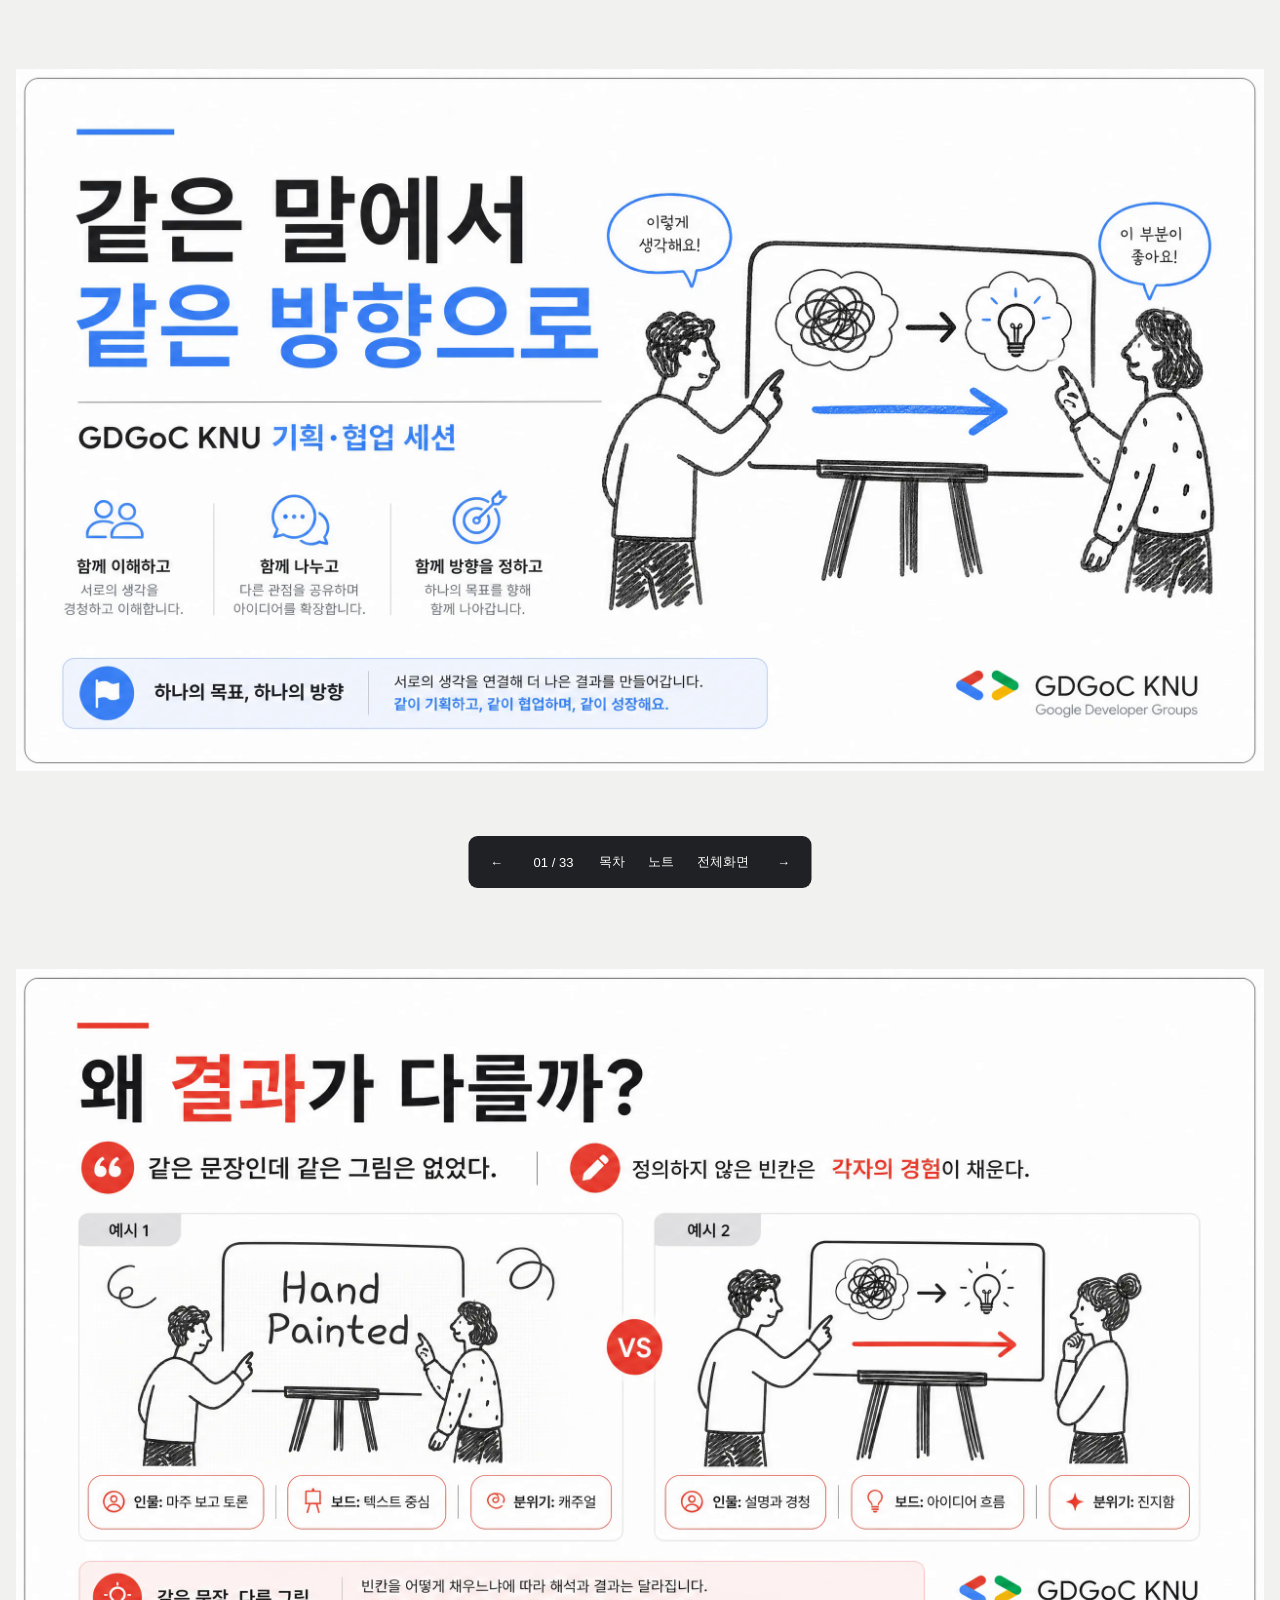
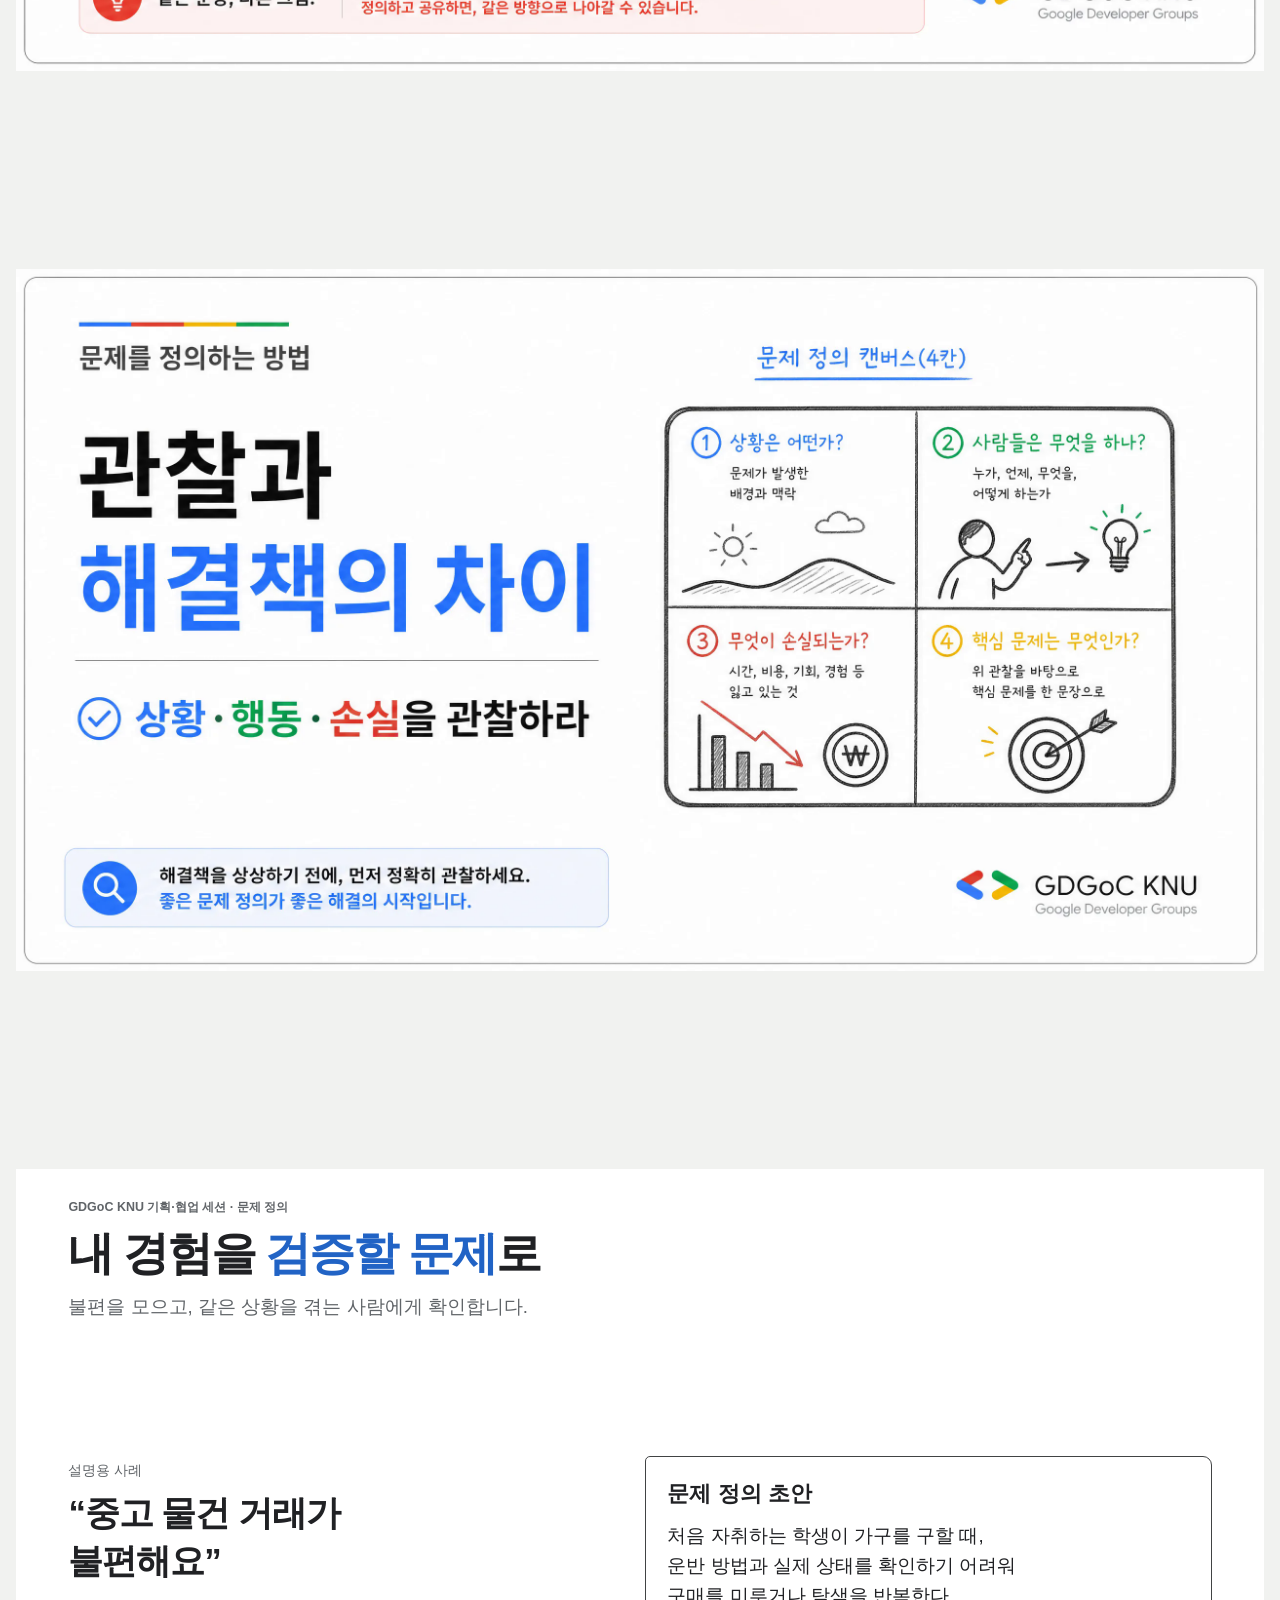
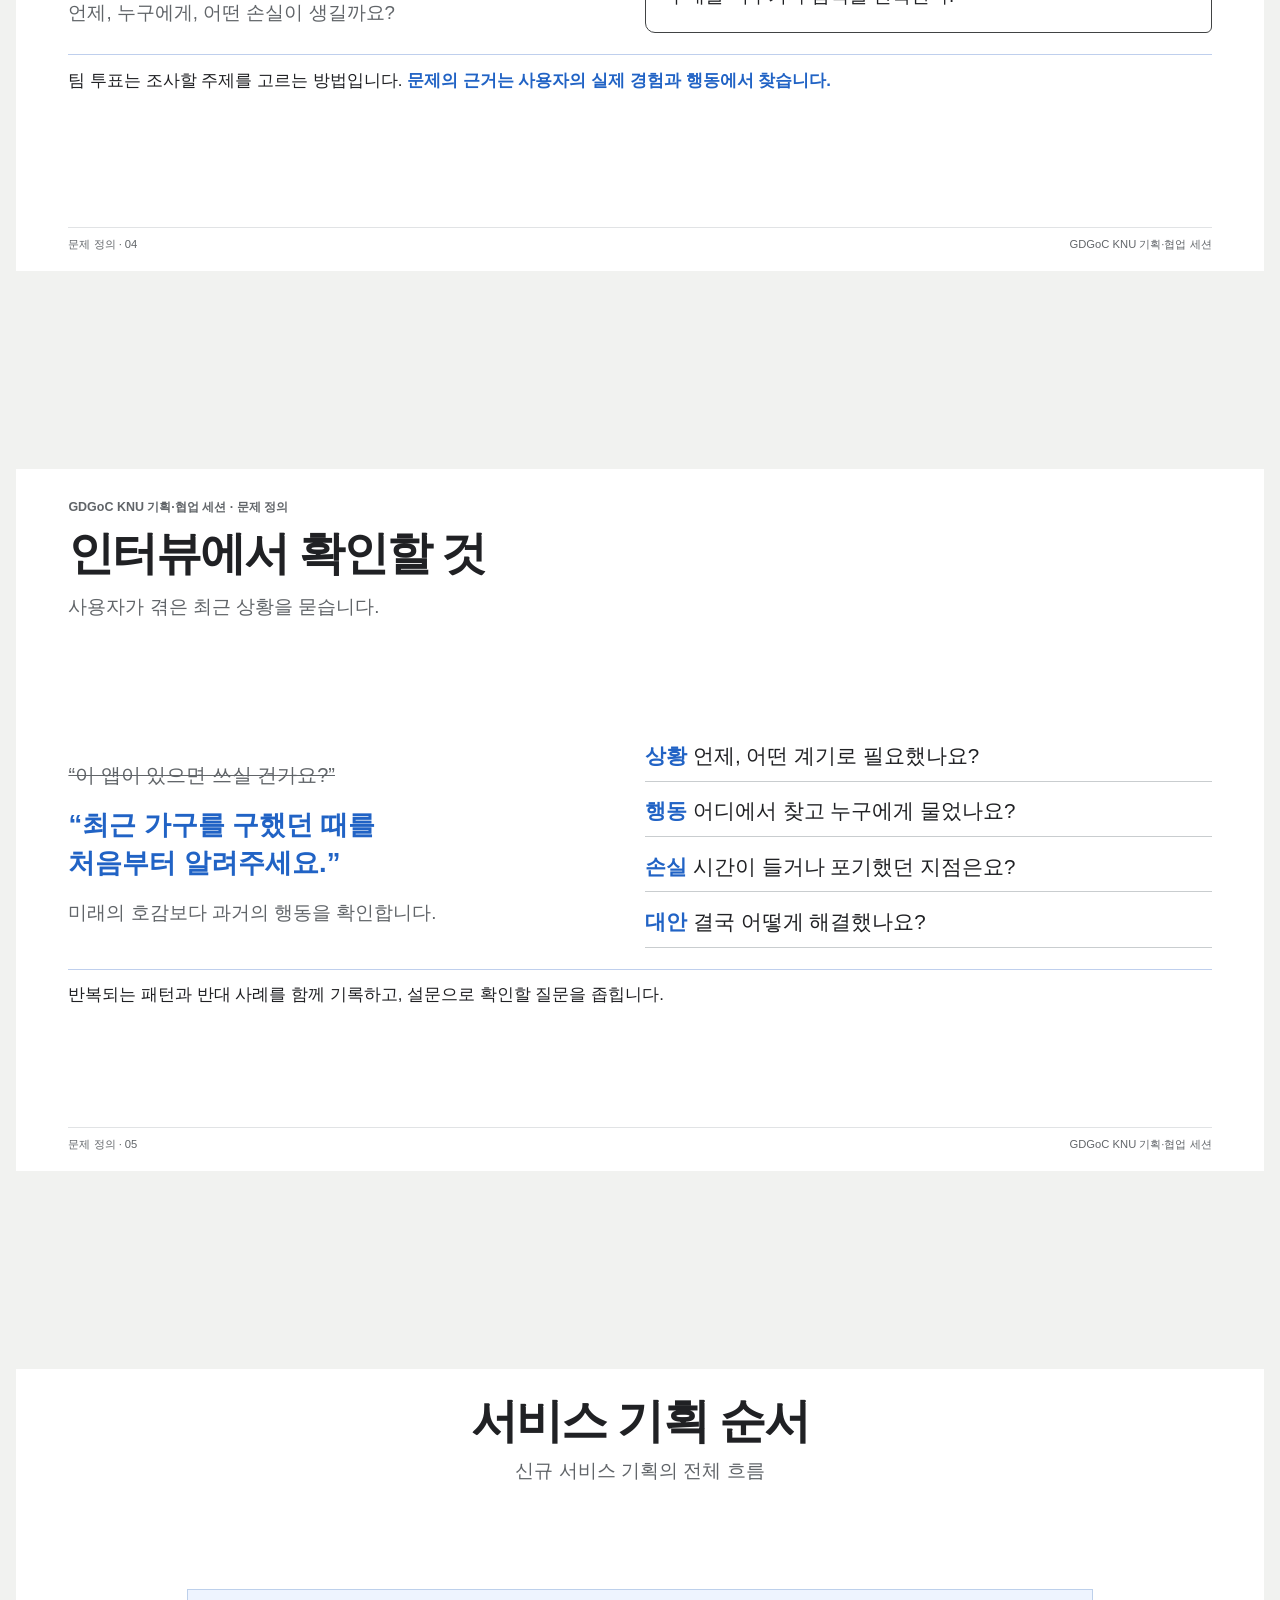
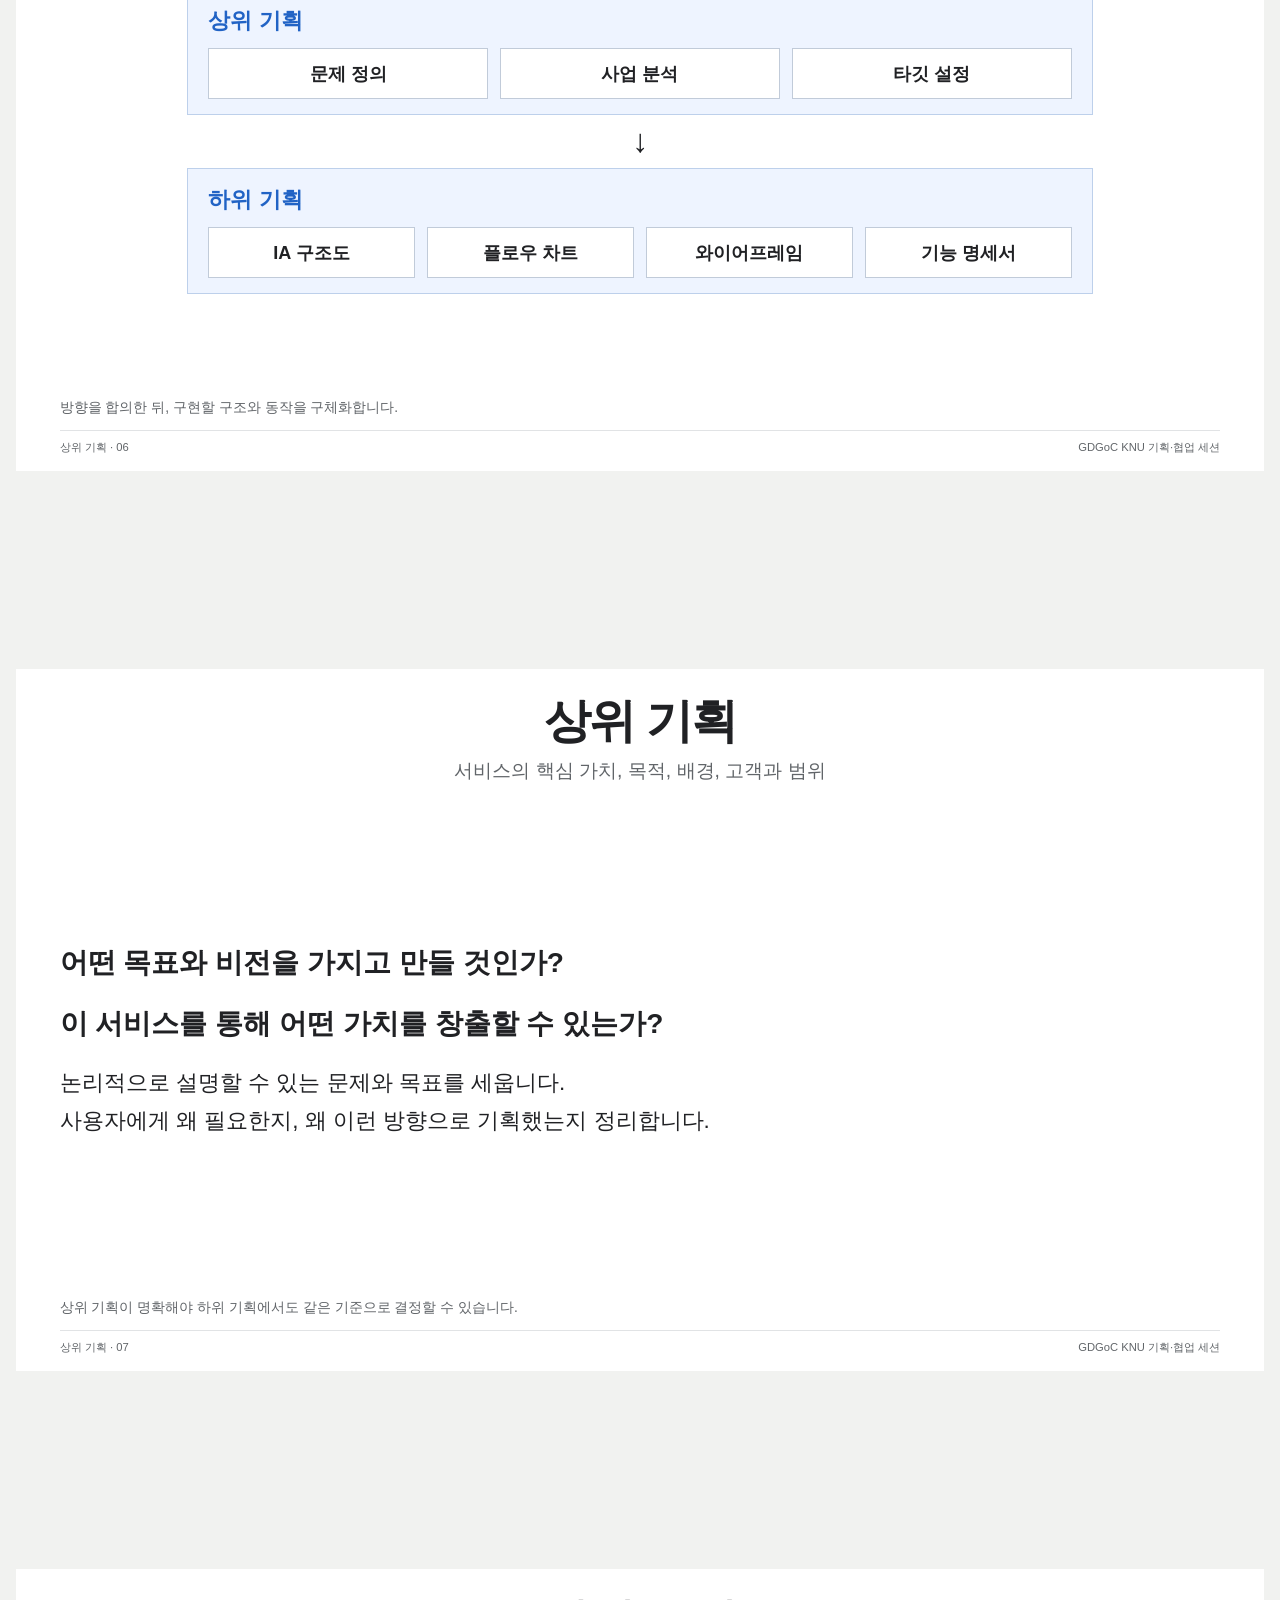
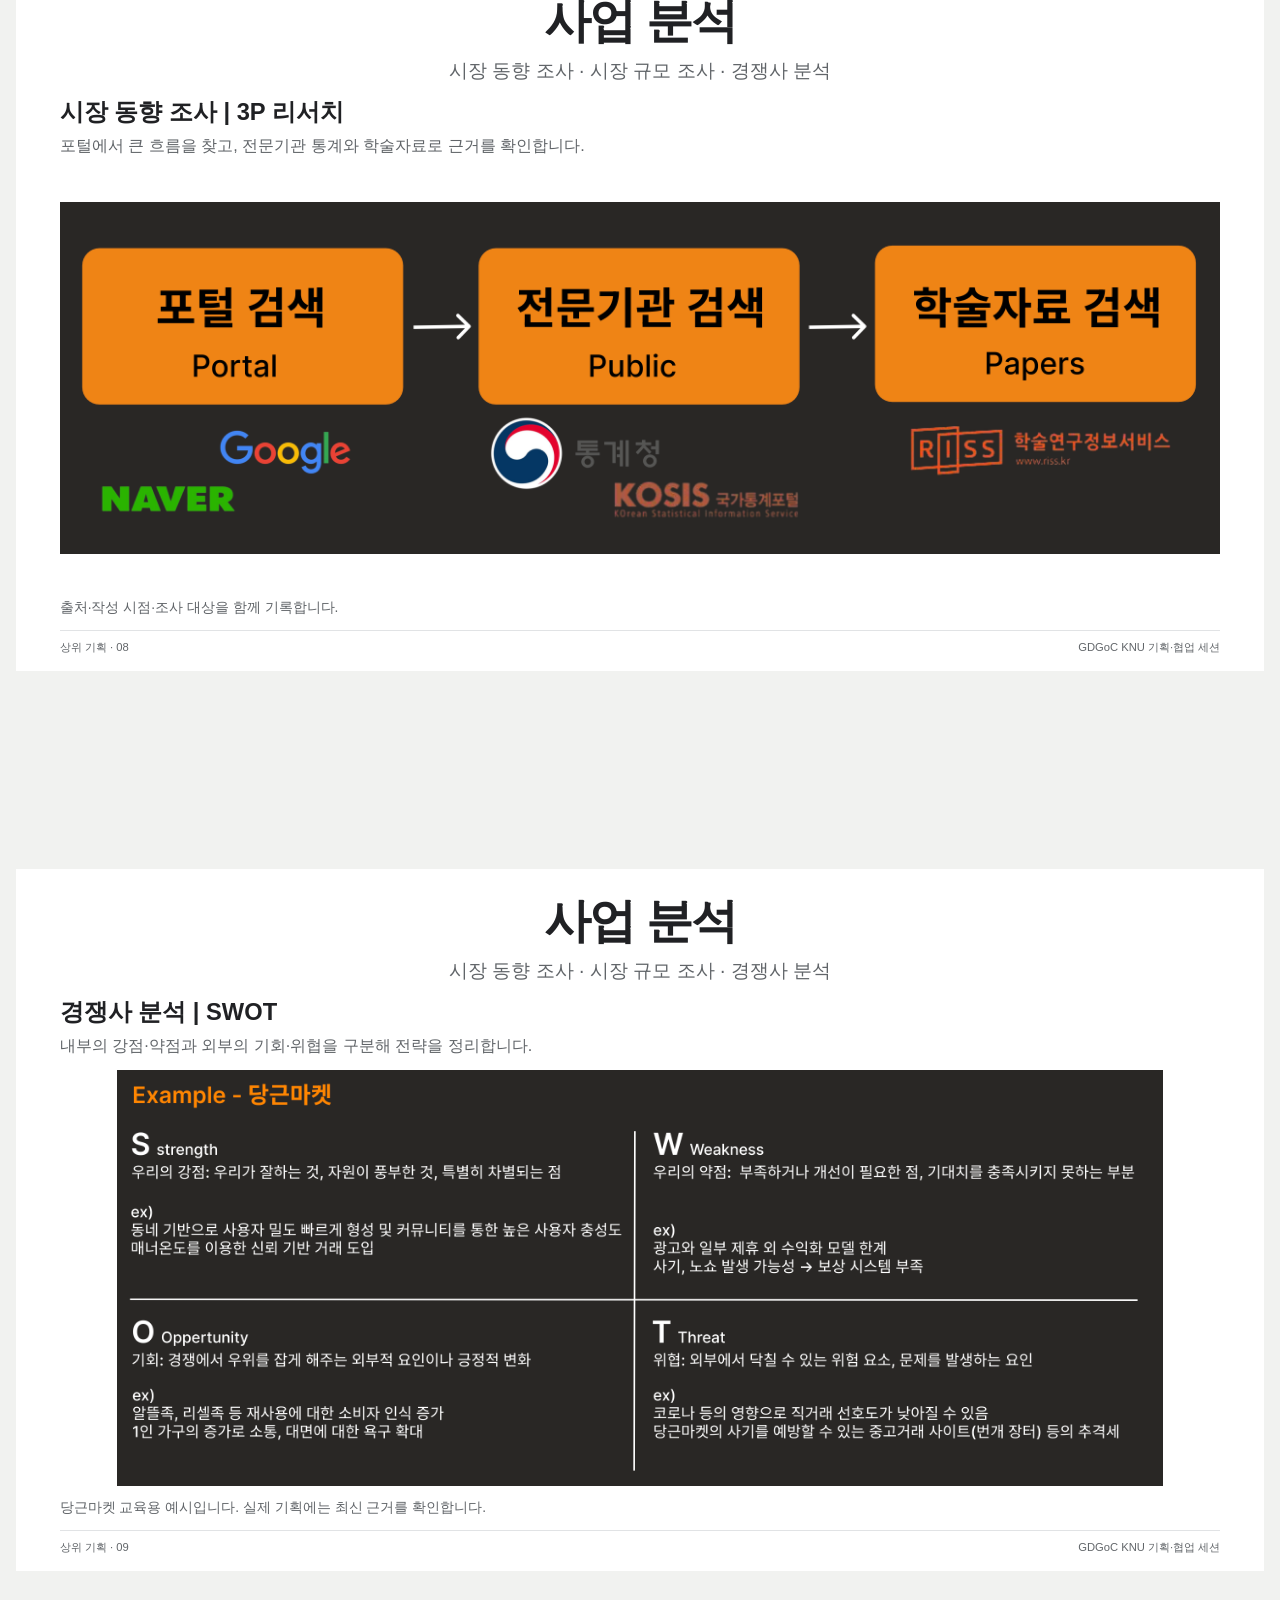
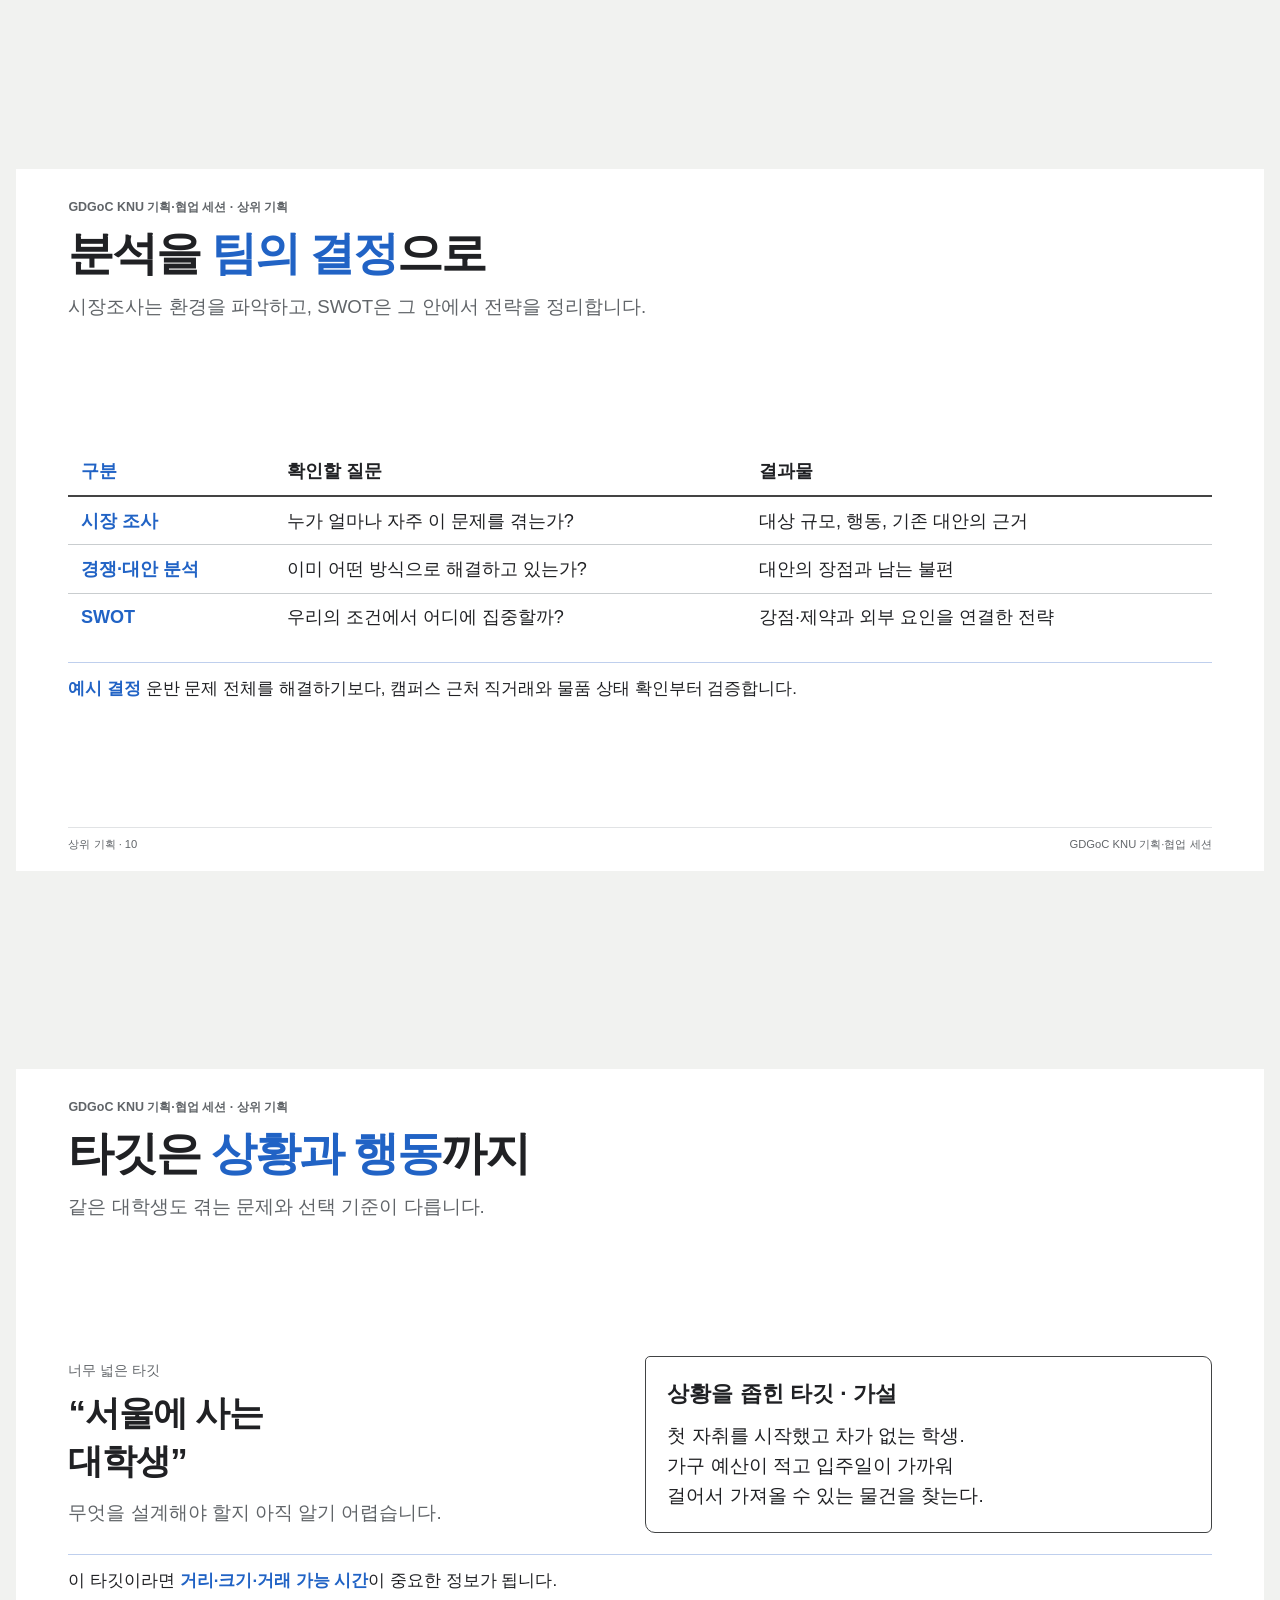
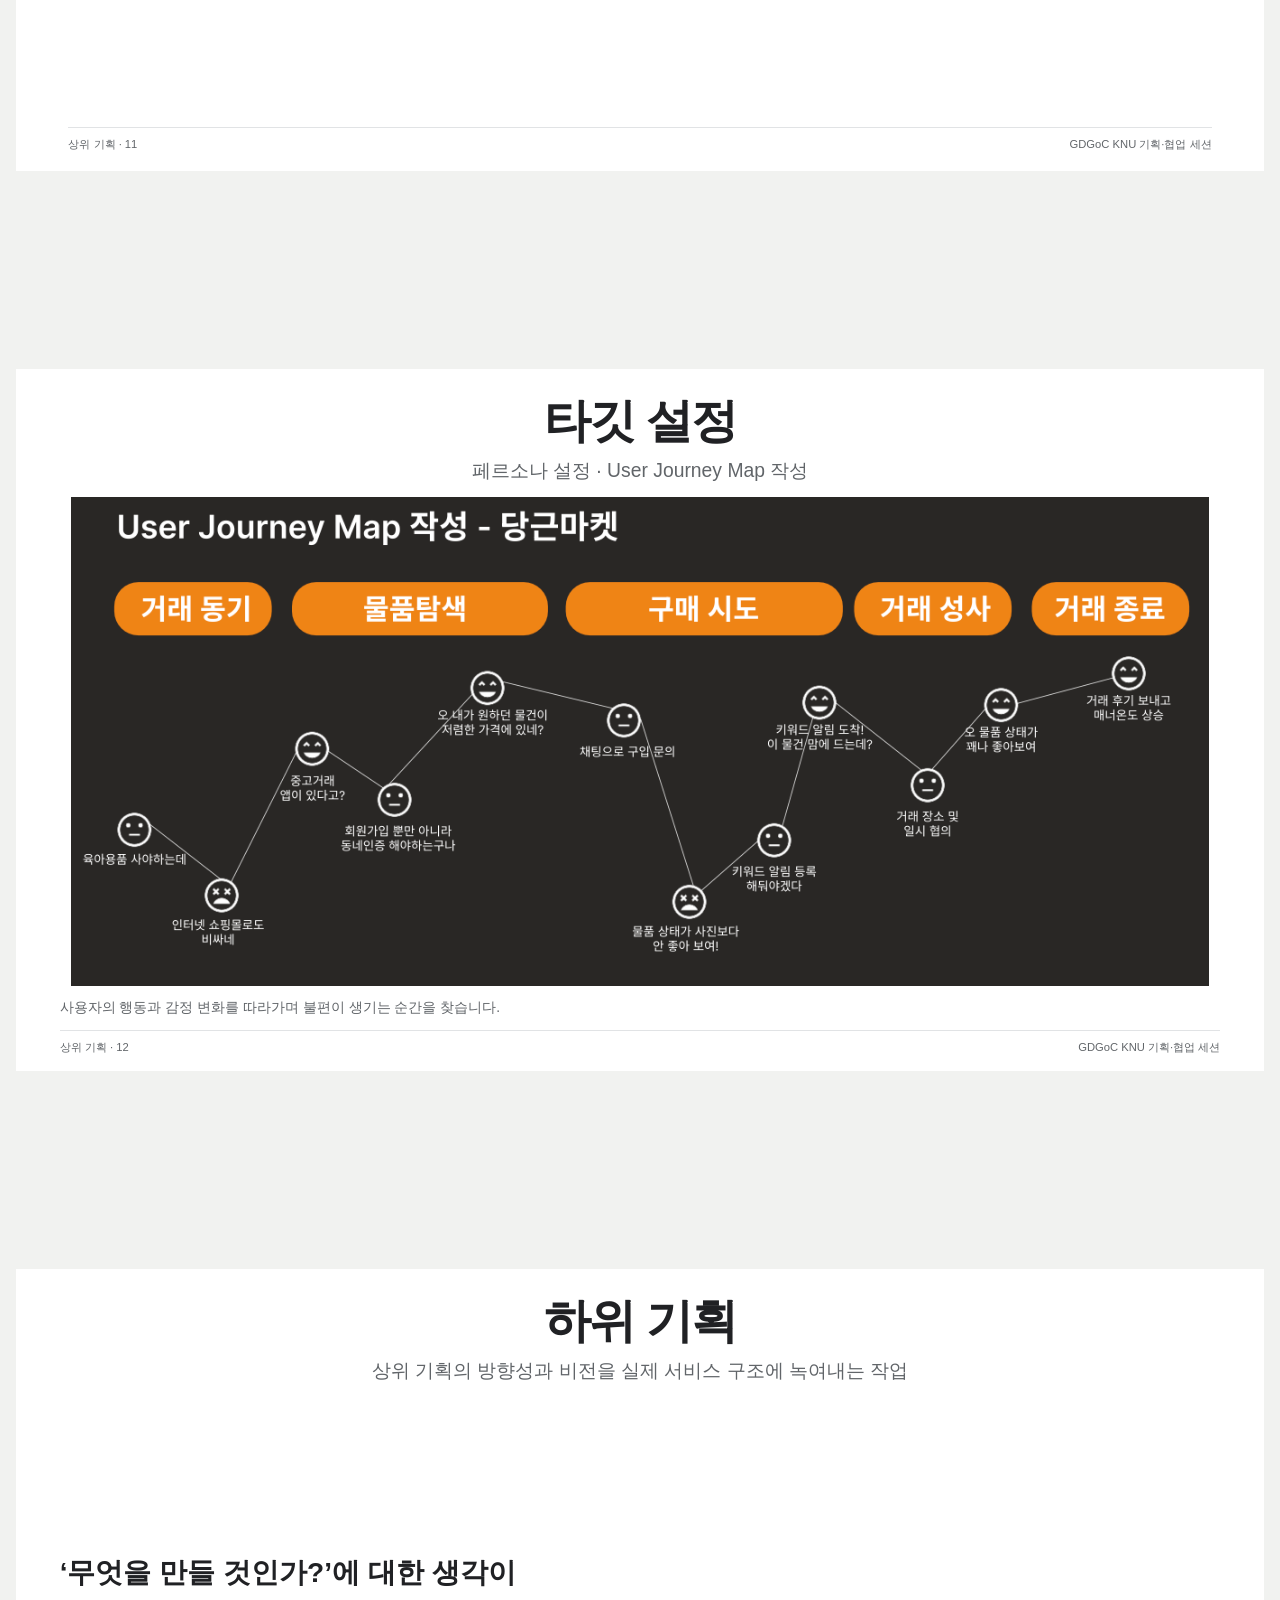
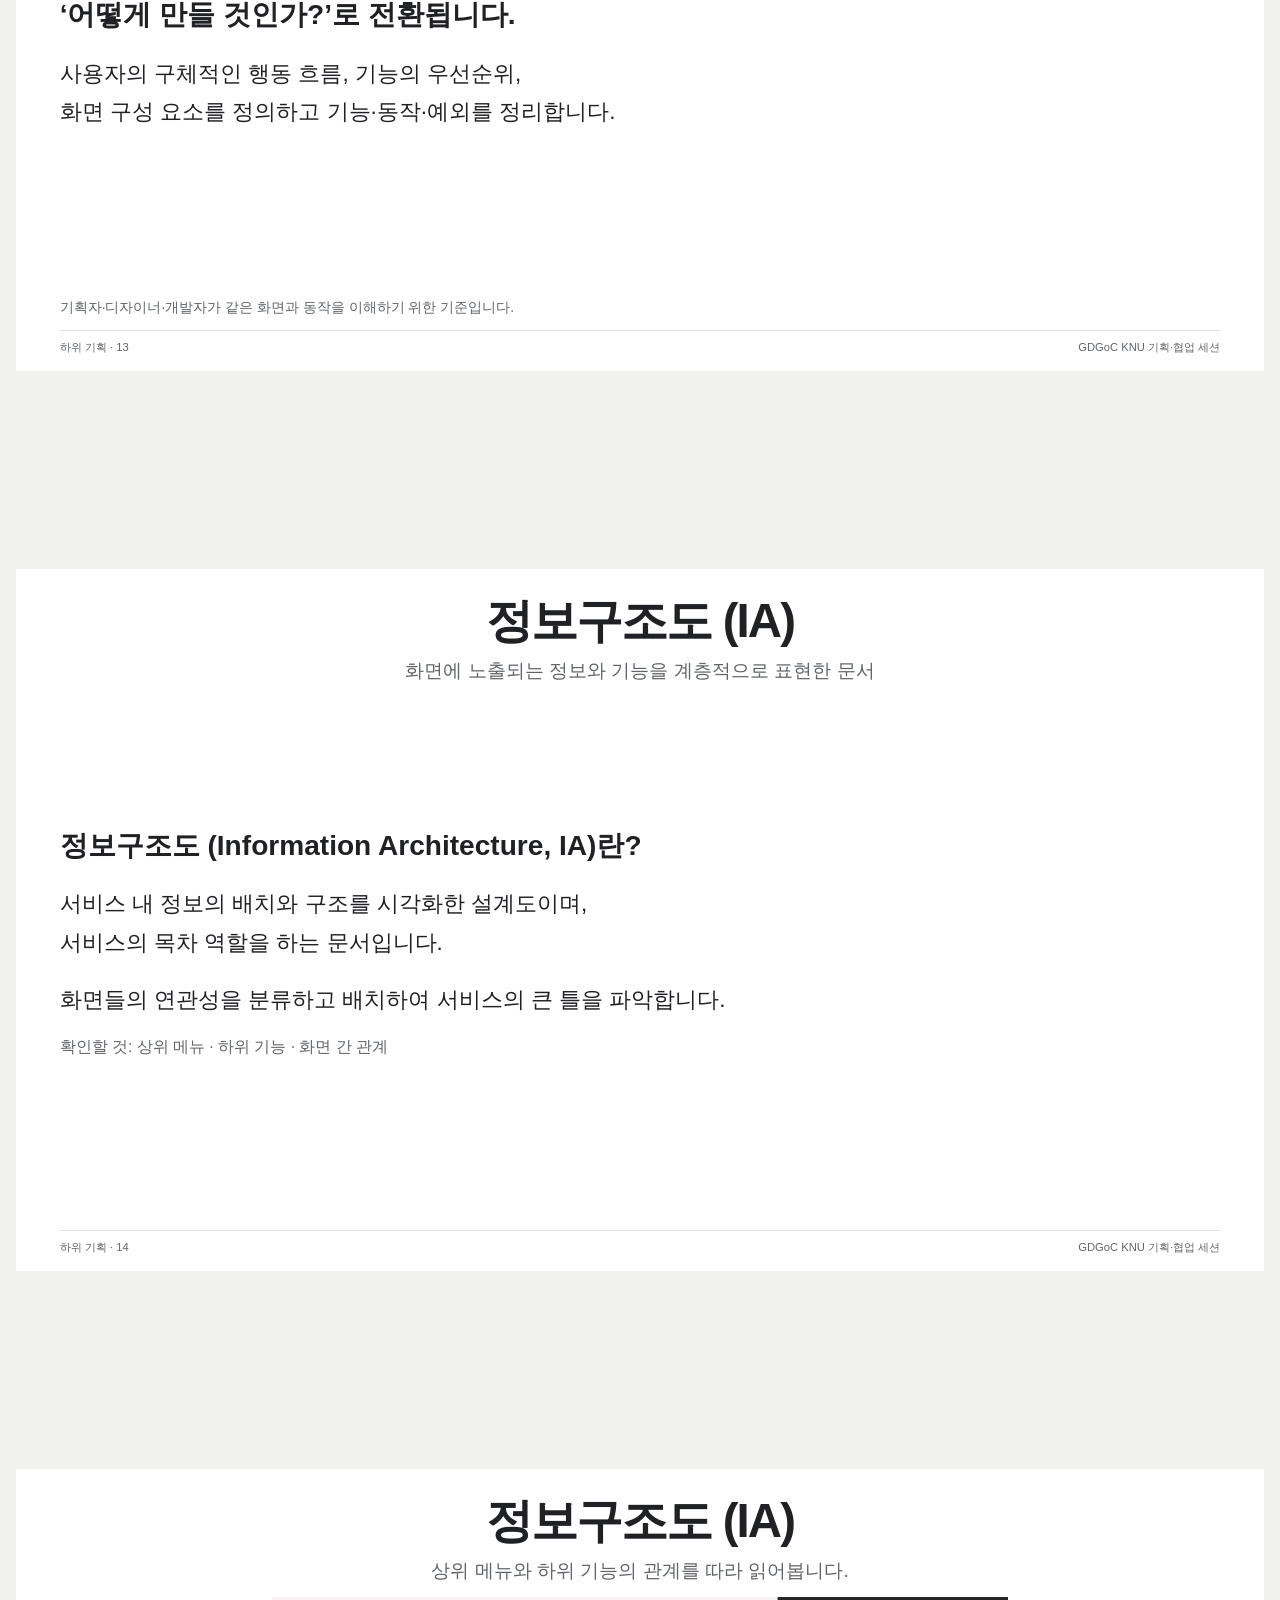
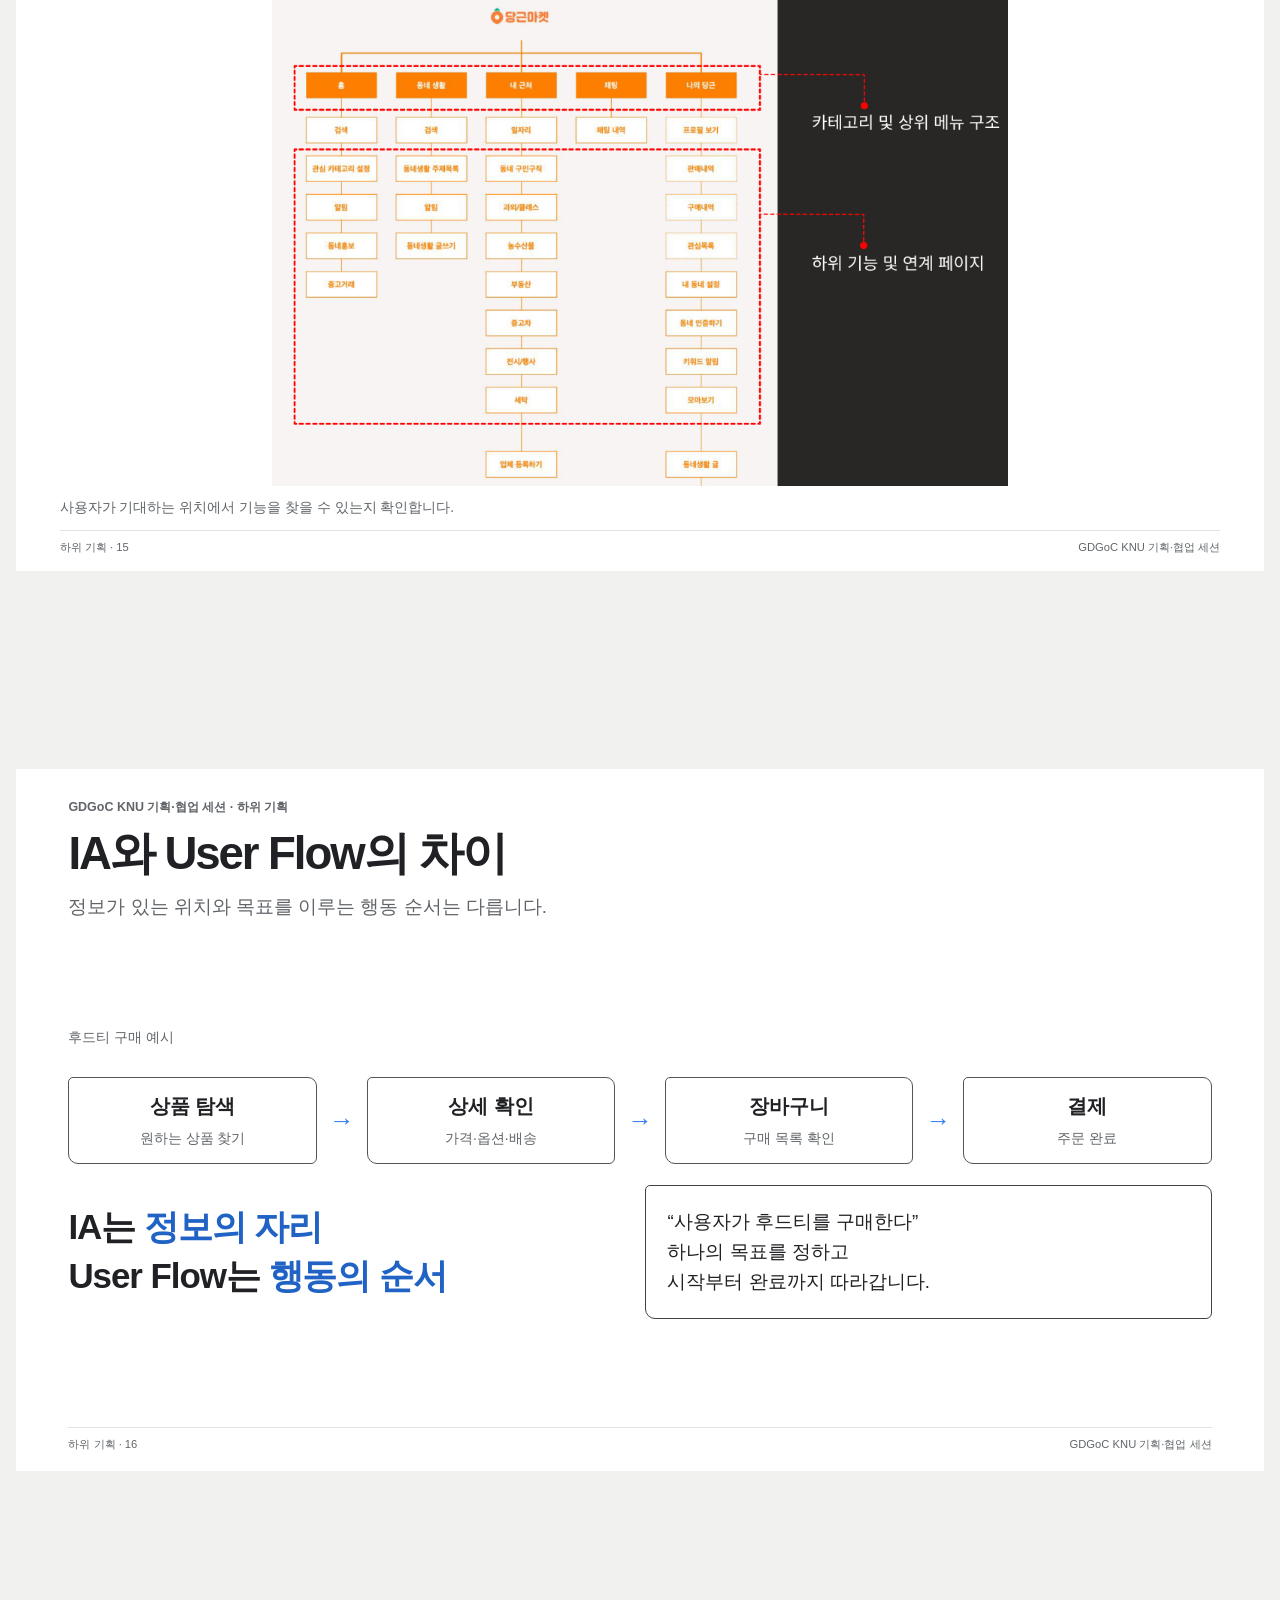
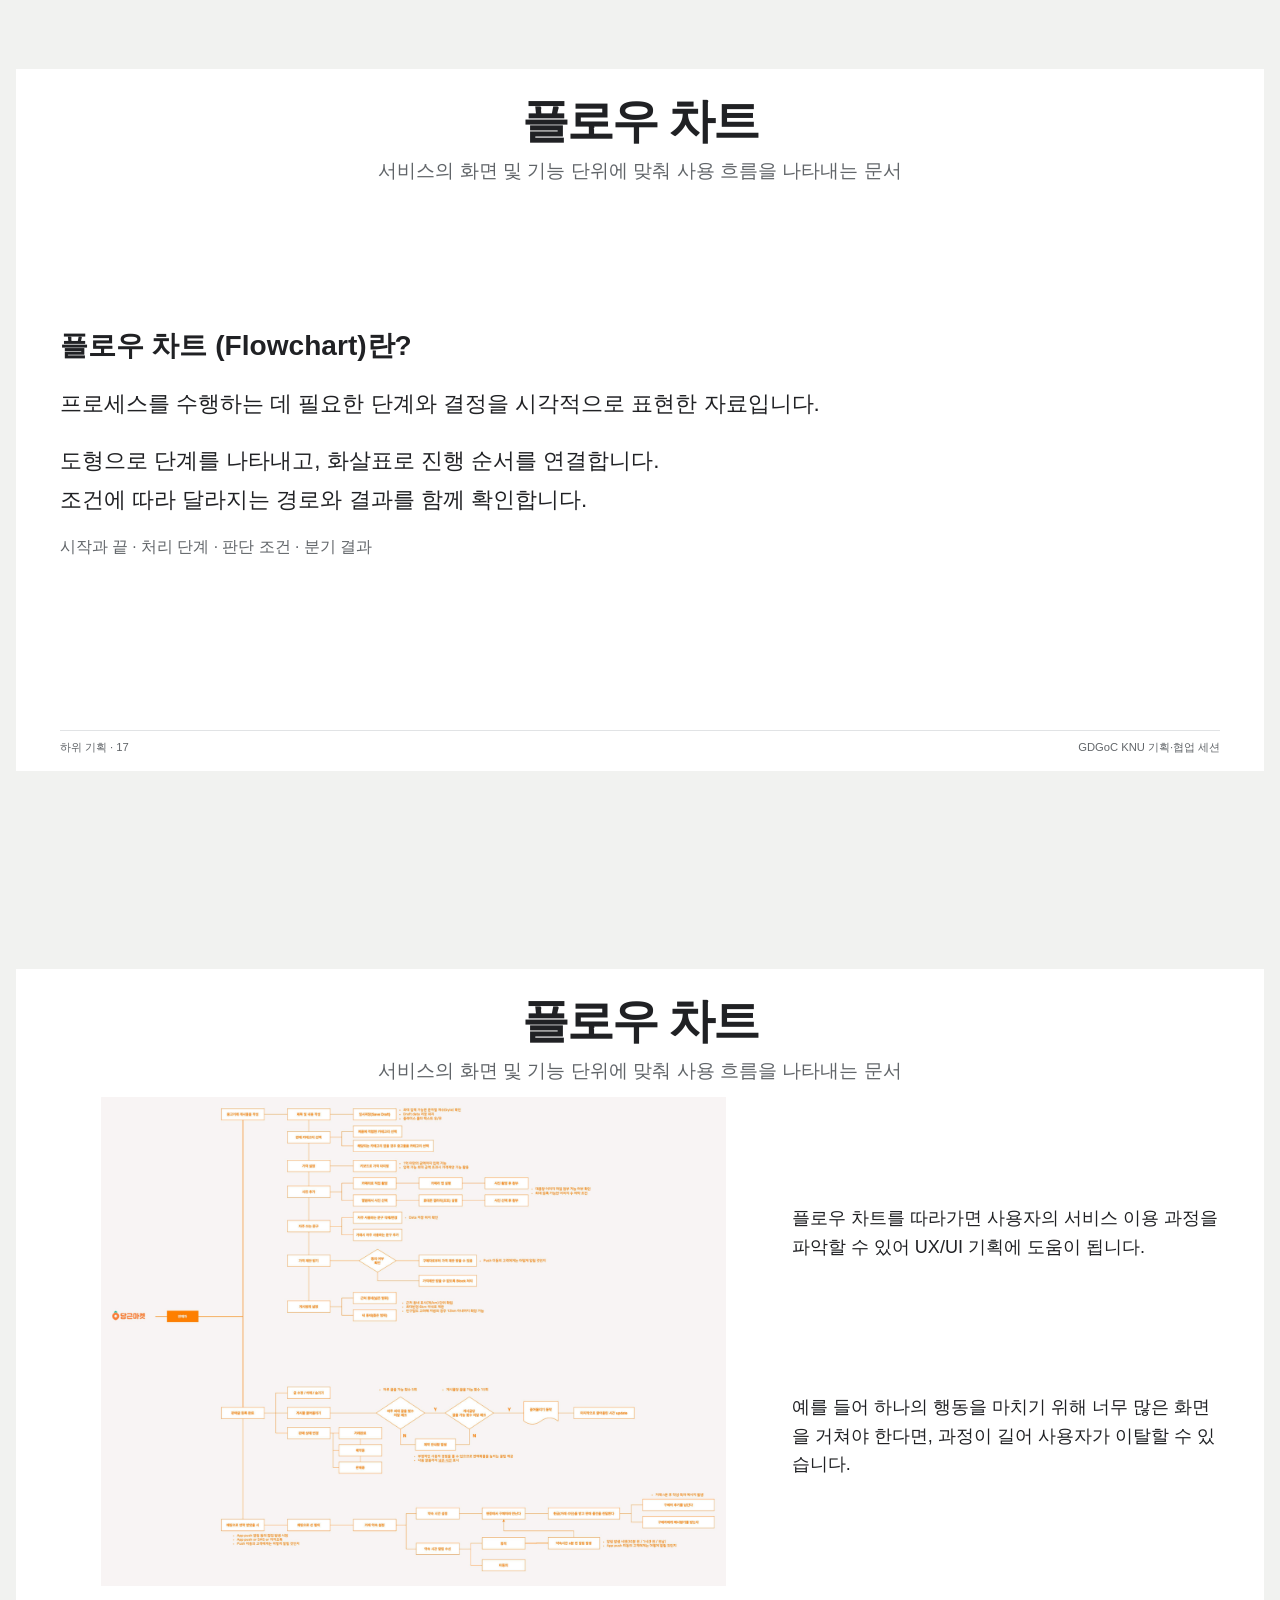
==== commit 94d47573: "발표 이미지 고해상도 원본 복원 및 과도한 확대 방지" ====
--- a/GDGoC-Planning-Collaboration/index.html
+++ b/GDGoC-Planning-Collaboration/index.html
@@ -6,8 +6,8 @@
   <meta name="theme-color" content="#fbfbf8">
   <title>같은 말에서 같은 방향으로 · GDGoC KNU</title>
   <meta name="description" content="문제 정의부터 기획 산출물과 AI 협업 규칙까지. 노션 구성과 원본 참고 이미지로 만든 GDGoC KNU 교육 세션.">
-  <link rel="stylesheet" href="presentation-notion-2026.css?v=6">
-  <script src="presentation-notion-2026.js?v=7" defer></script>
+  <link rel="stylesheet" href="presentation-notion-2026.css?v=8">
+  <script src="presentation-notion-2026.js?v=8" defer></script>
 </head>
 <body>
   <a class="skip" href="#deck">발표자료 본문으로</a>
--- a/GDGoC-Planning-Collaboration/presentation-notion-2026.css
+++ b/GDGoC-Planning-Collaboration/presentation-notion-2026.css
@@ -70,7 +70,7 @@
 .reference-intro p{font-size:1.3cqw;line-height:1.5;color:var(--muted)}
 .reference-visual{flex:1;min-height:0;display:grid;grid-template-columns:minmax(0,1fr)}
 .reference-image{display:block;position:relative;width:100%;height:100%;min-width:0;min-height:0;padding:0;border:0;background:transparent;cursor:zoom-in}
-.reference-image img{position:absolute;inset:0;width:100%;height:100%;object-fit:contain;display:block}
+.reference-image img{position:absolute;inset:0;width:100%;height:100%;object-fit:scale-down;display:block}
 .zoom-hint{position:absolute;right:.7cqw;bottom:.7cqw;background:#fff;color:#202124;border:1px solid #bac2ca;border-radius:3px;padding:.35cqw .6cqw;font-size:1cqw;opacity:0;pointer-events:none}
 .reference-image:hover .zoom-hint,.reference-image:focus-visible .zoom-hint{opacity:1}
 .image-error .zoom-hint{opacity:1;color:#b42318}
@@ -90,6 +90,8 @@
 .roadmap-items.four{grid-template-columns:repeat(4,minmax(0,1fr))}
 .roadmap-items span{background:#fff;padding:1cqw .4cqw;text-align:center;border:1px solid #c1cbd9;font-size:1.45cqw;font-weight:650}
 .roadmap-down{text-align:center;font-size:2.6cqw;line-height:1}
+/* Keep raster slides comfortably below their native resolution on large displays. */
+.sheet.source-sheet{max-width:min(1440px,var(--source-width,1440px))}
 .source-sheet>.reference-image{position:absolute;inset:0}
 /* Presentation controls and image reader live outside the 16:9 canvas. */
 .controls{position:fixed;bottom:12px;left:50%;transform:translateX(-50%);z-index:30;display:flex;align-items:center;gap:3px;background:#202124;color:#fff;padding:4px 6px;border-radius:9px}
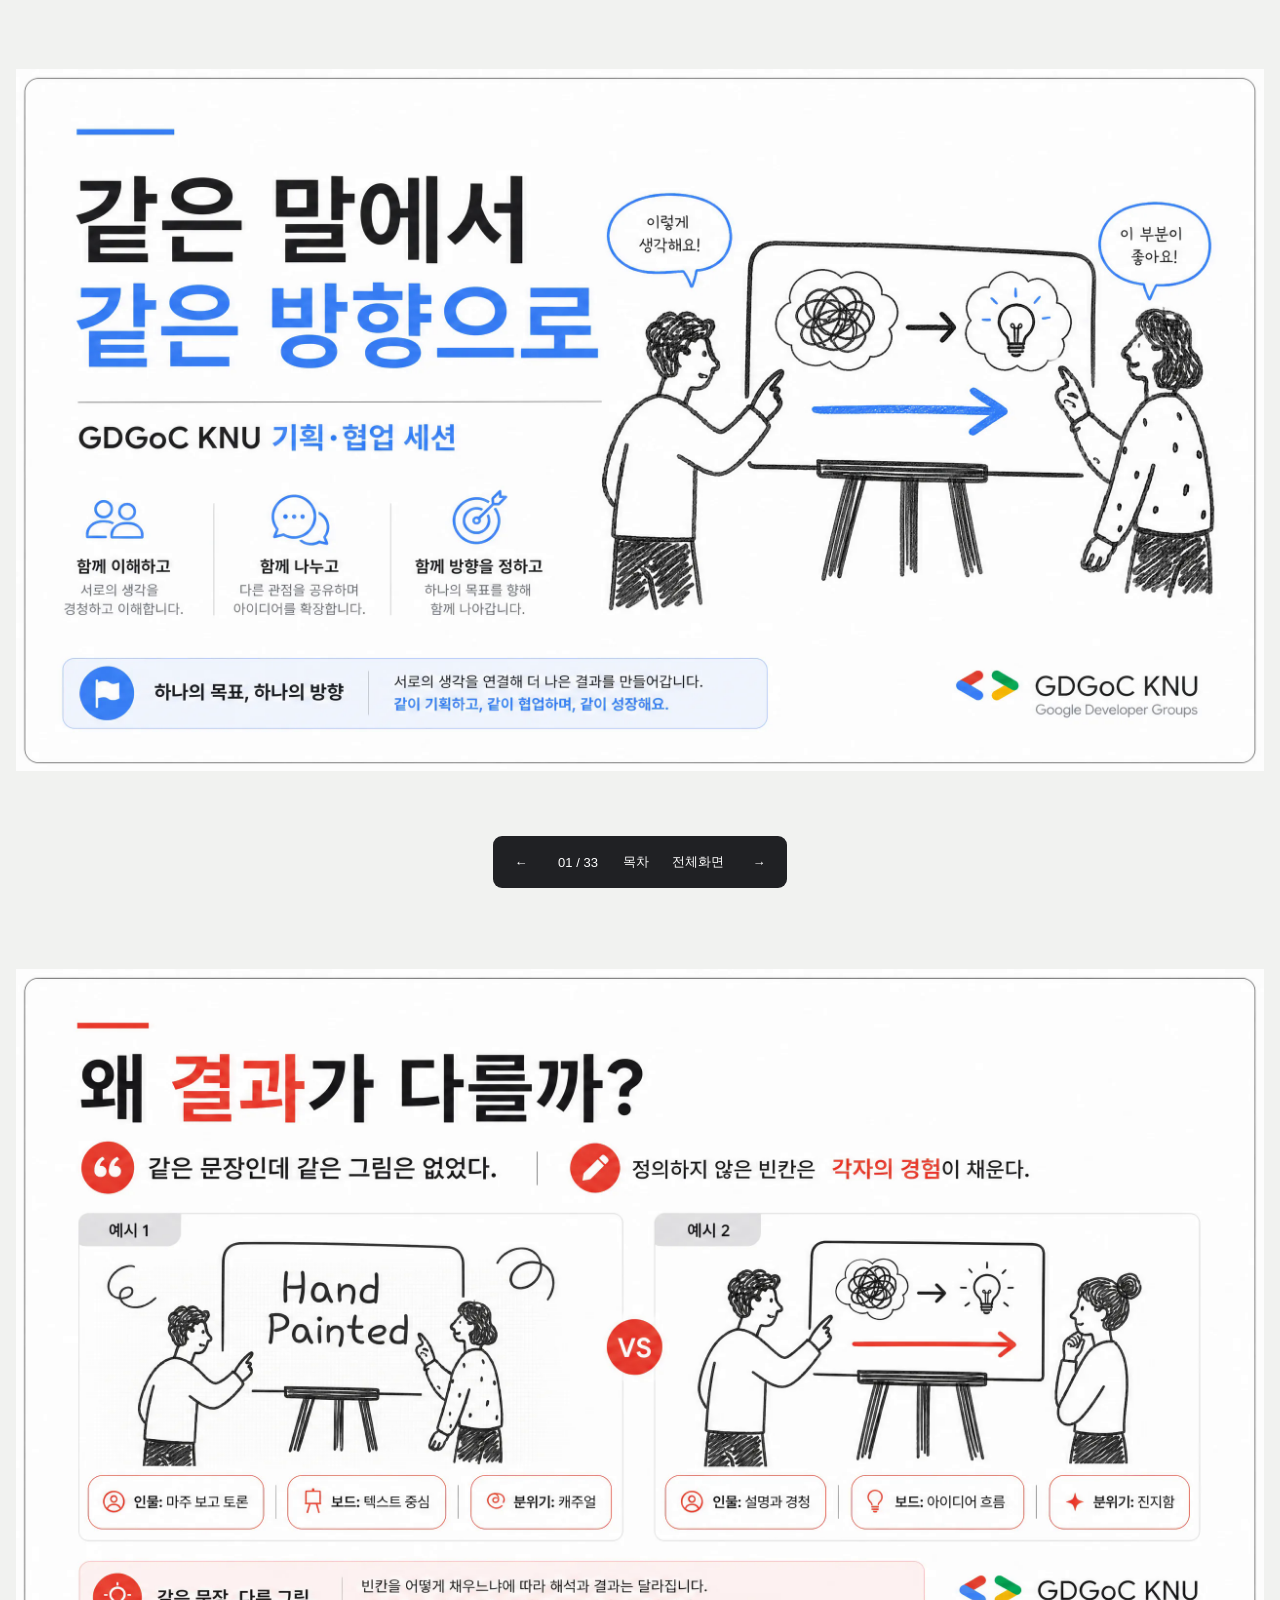
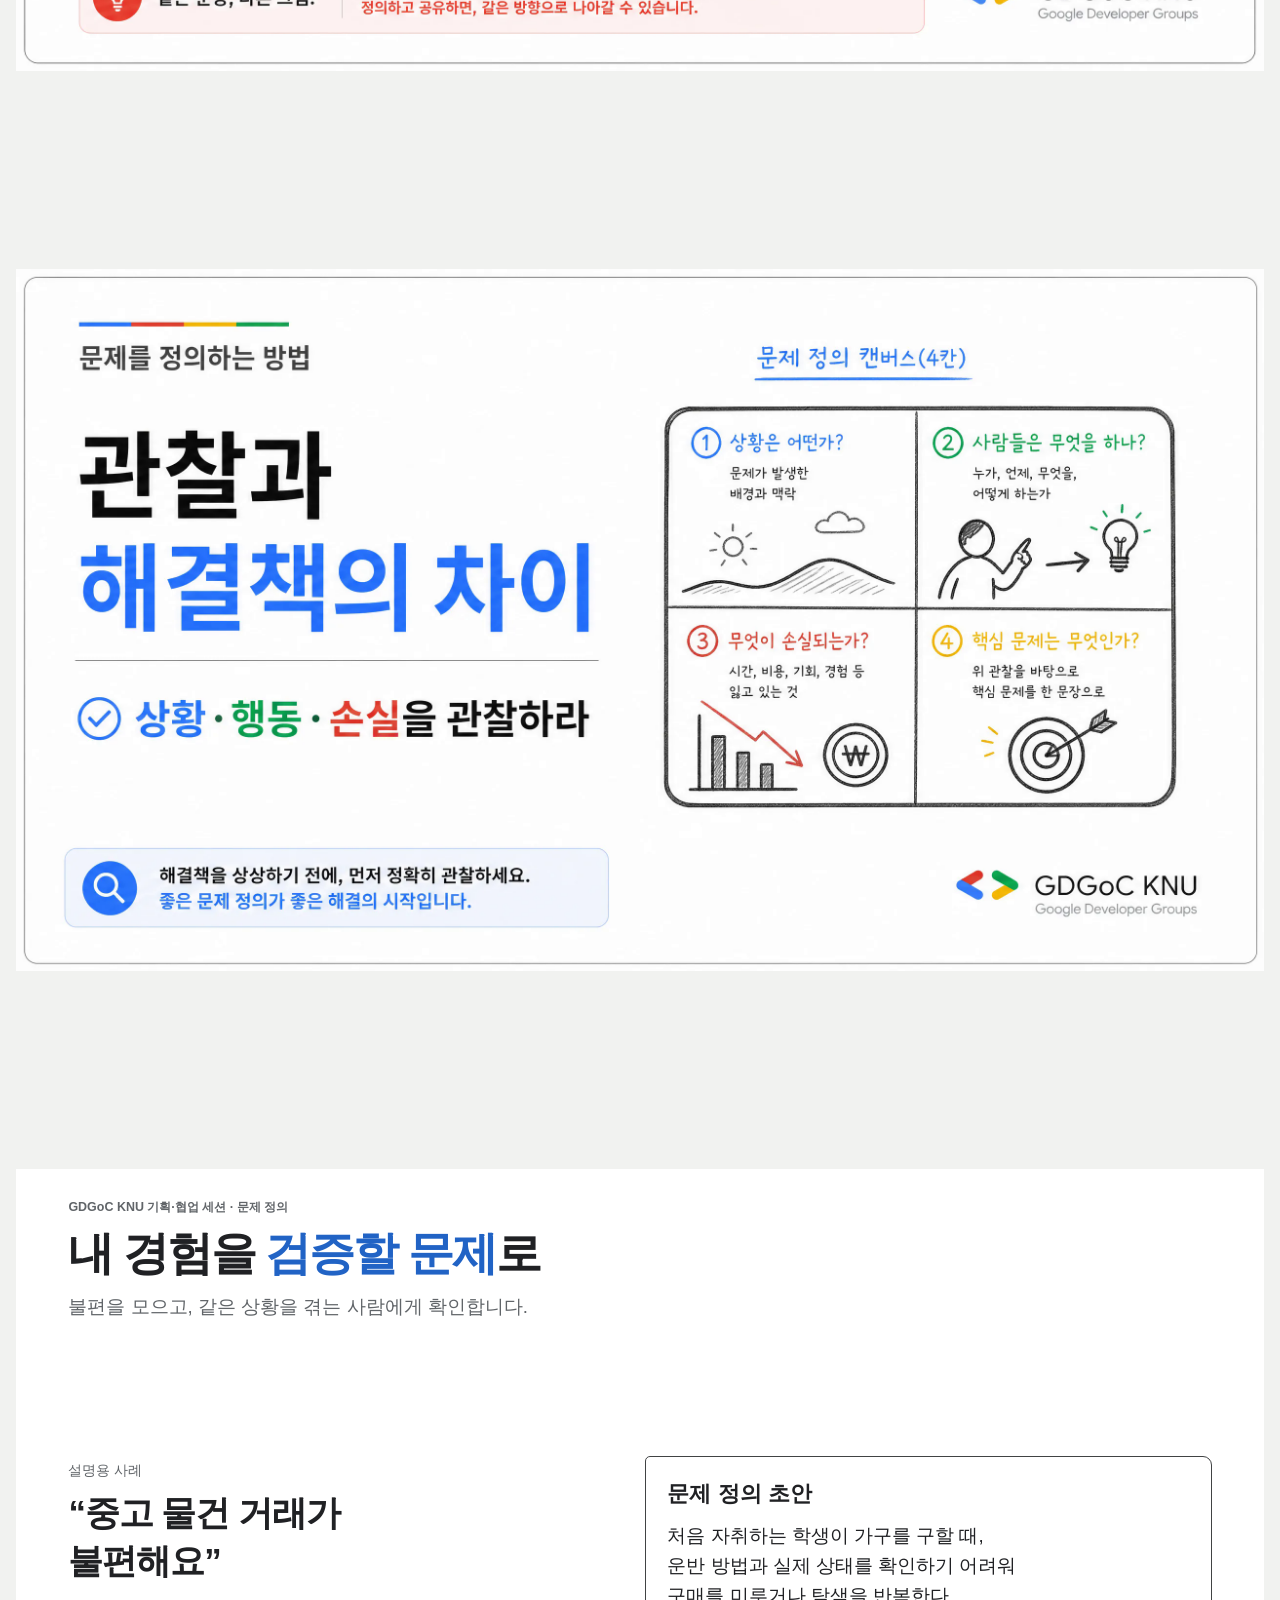
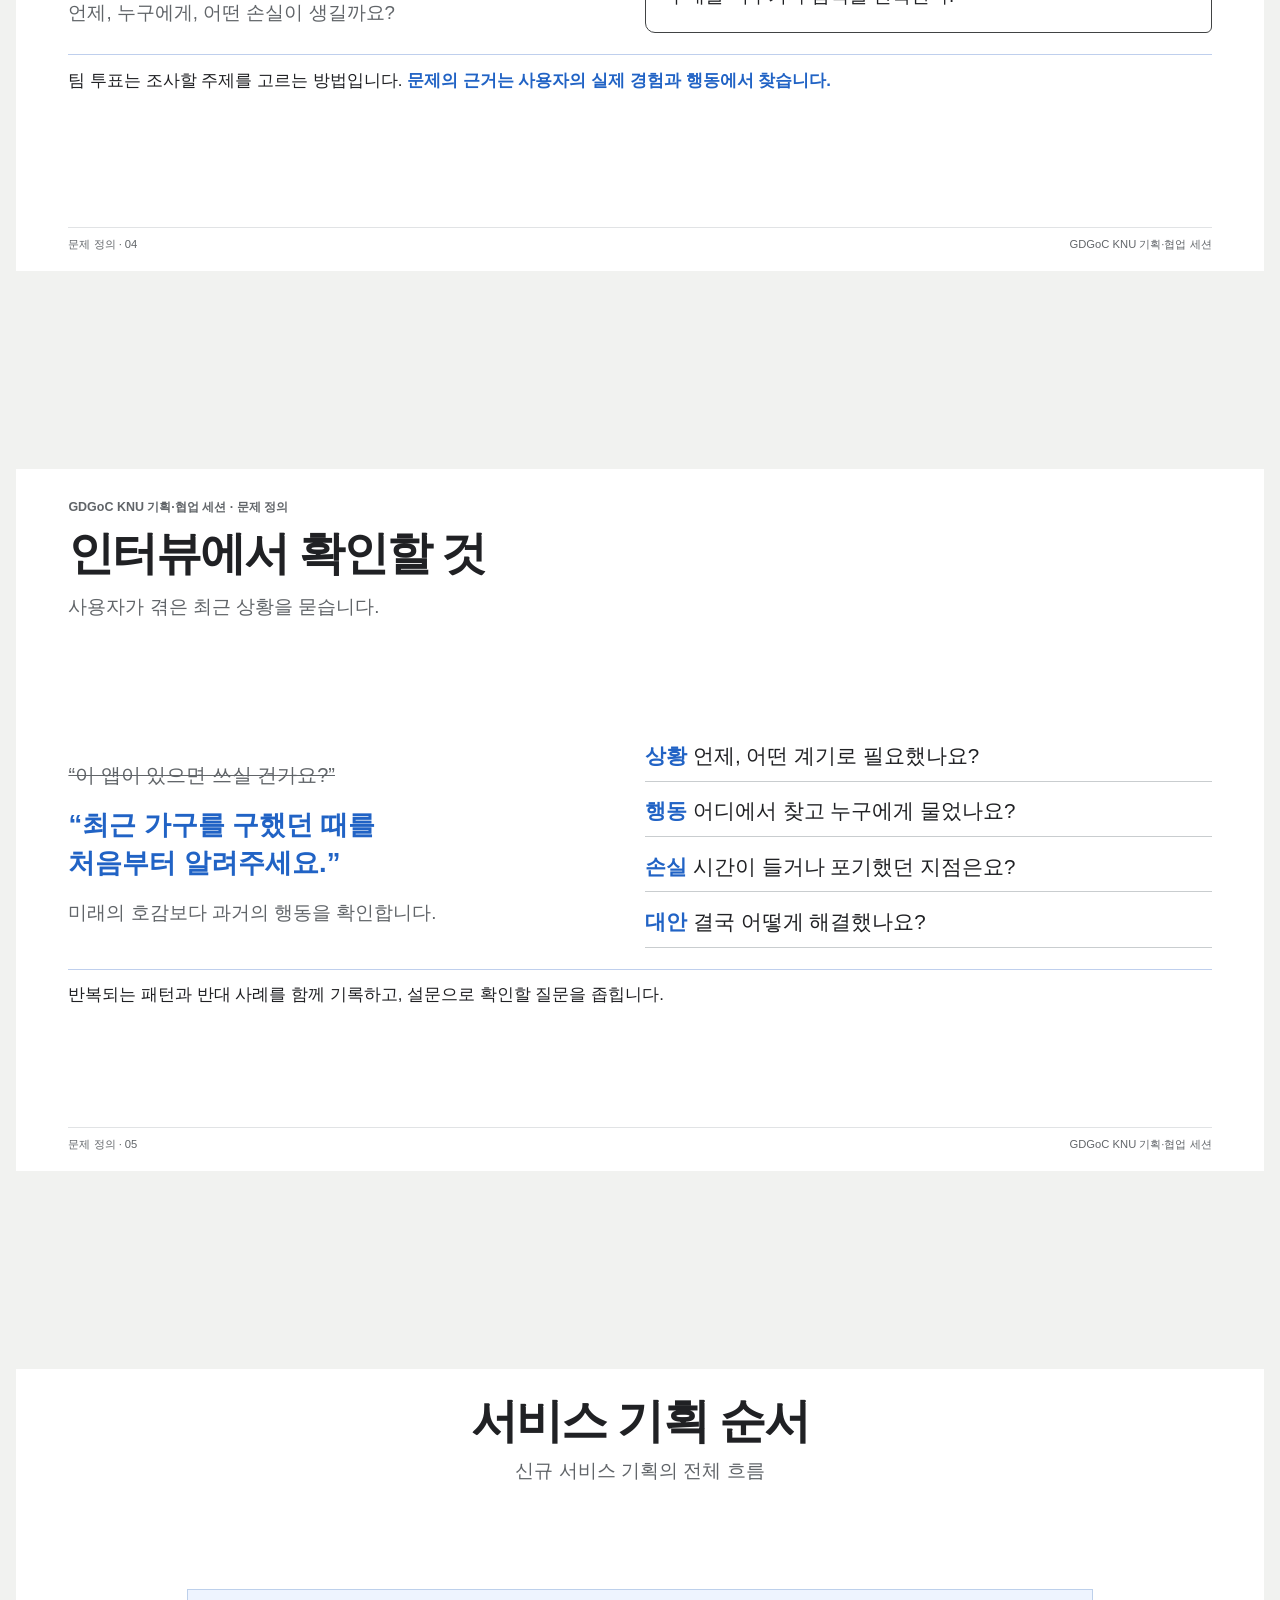
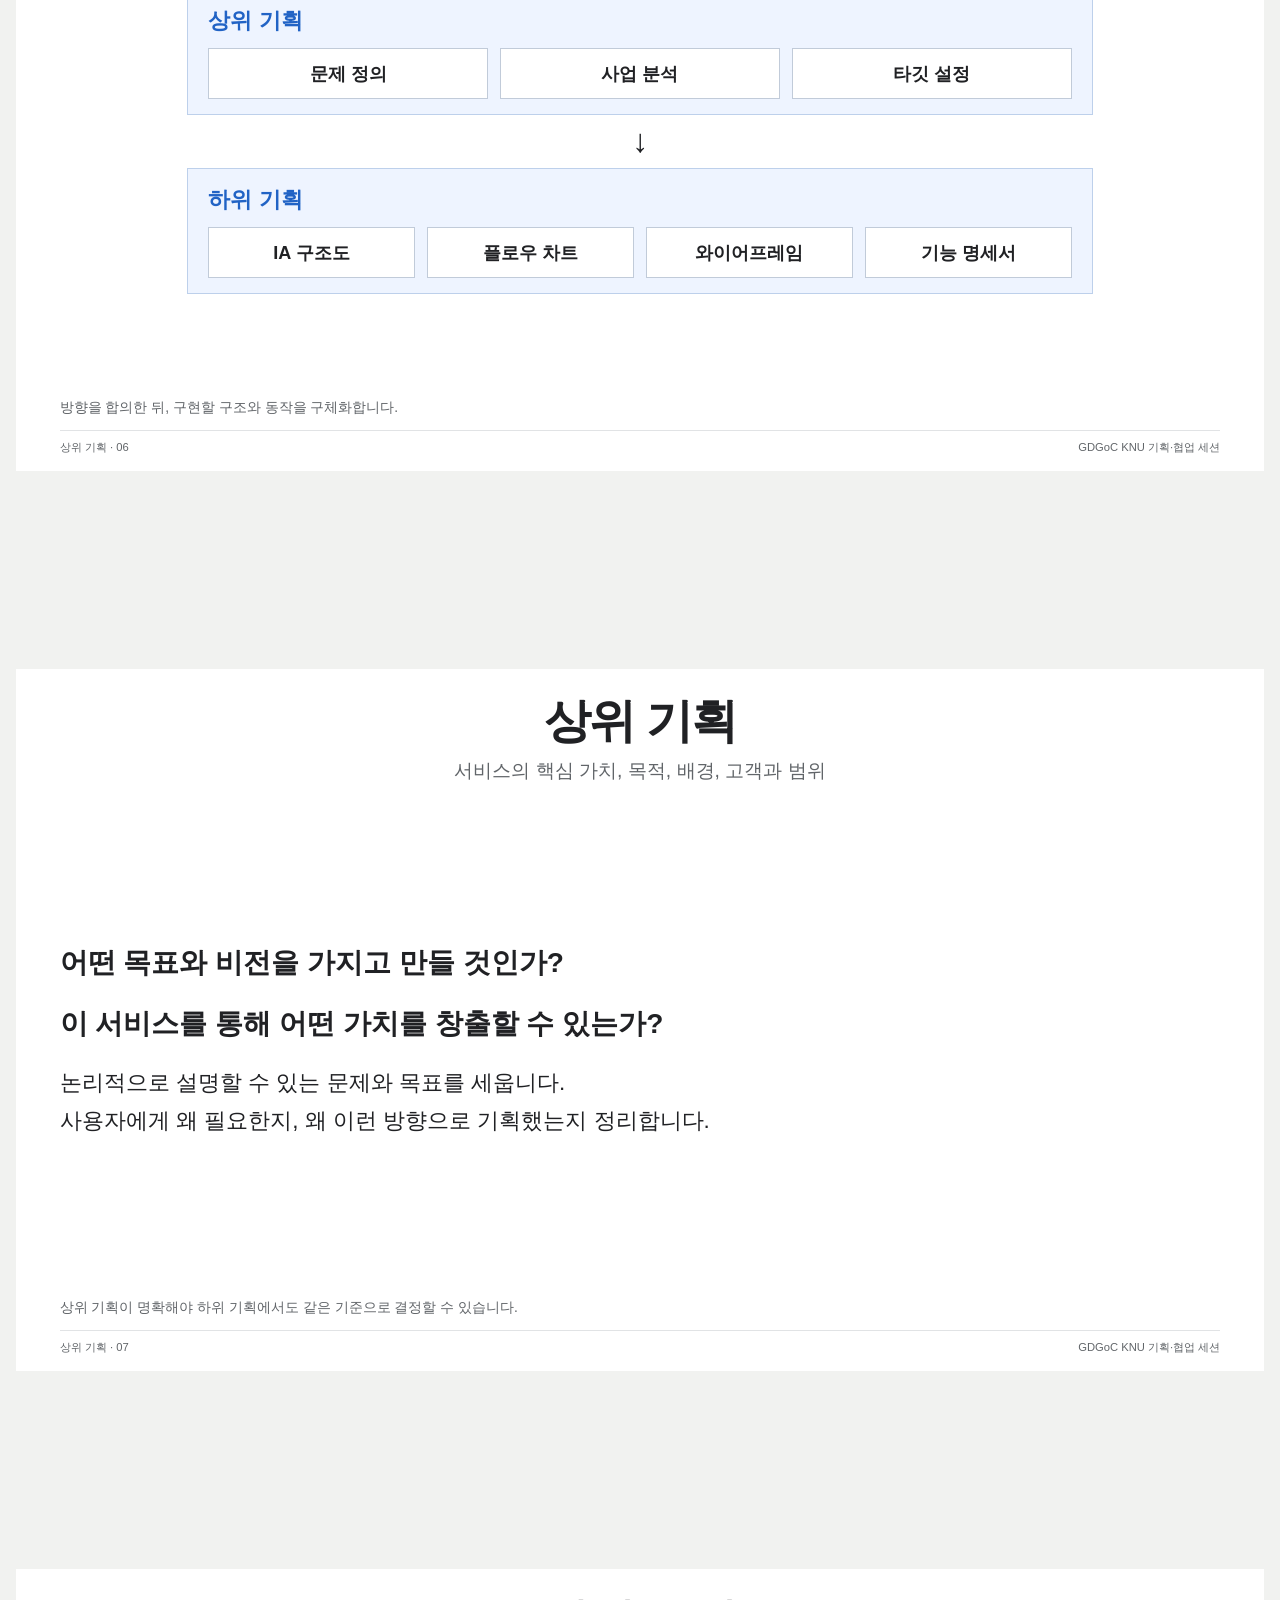
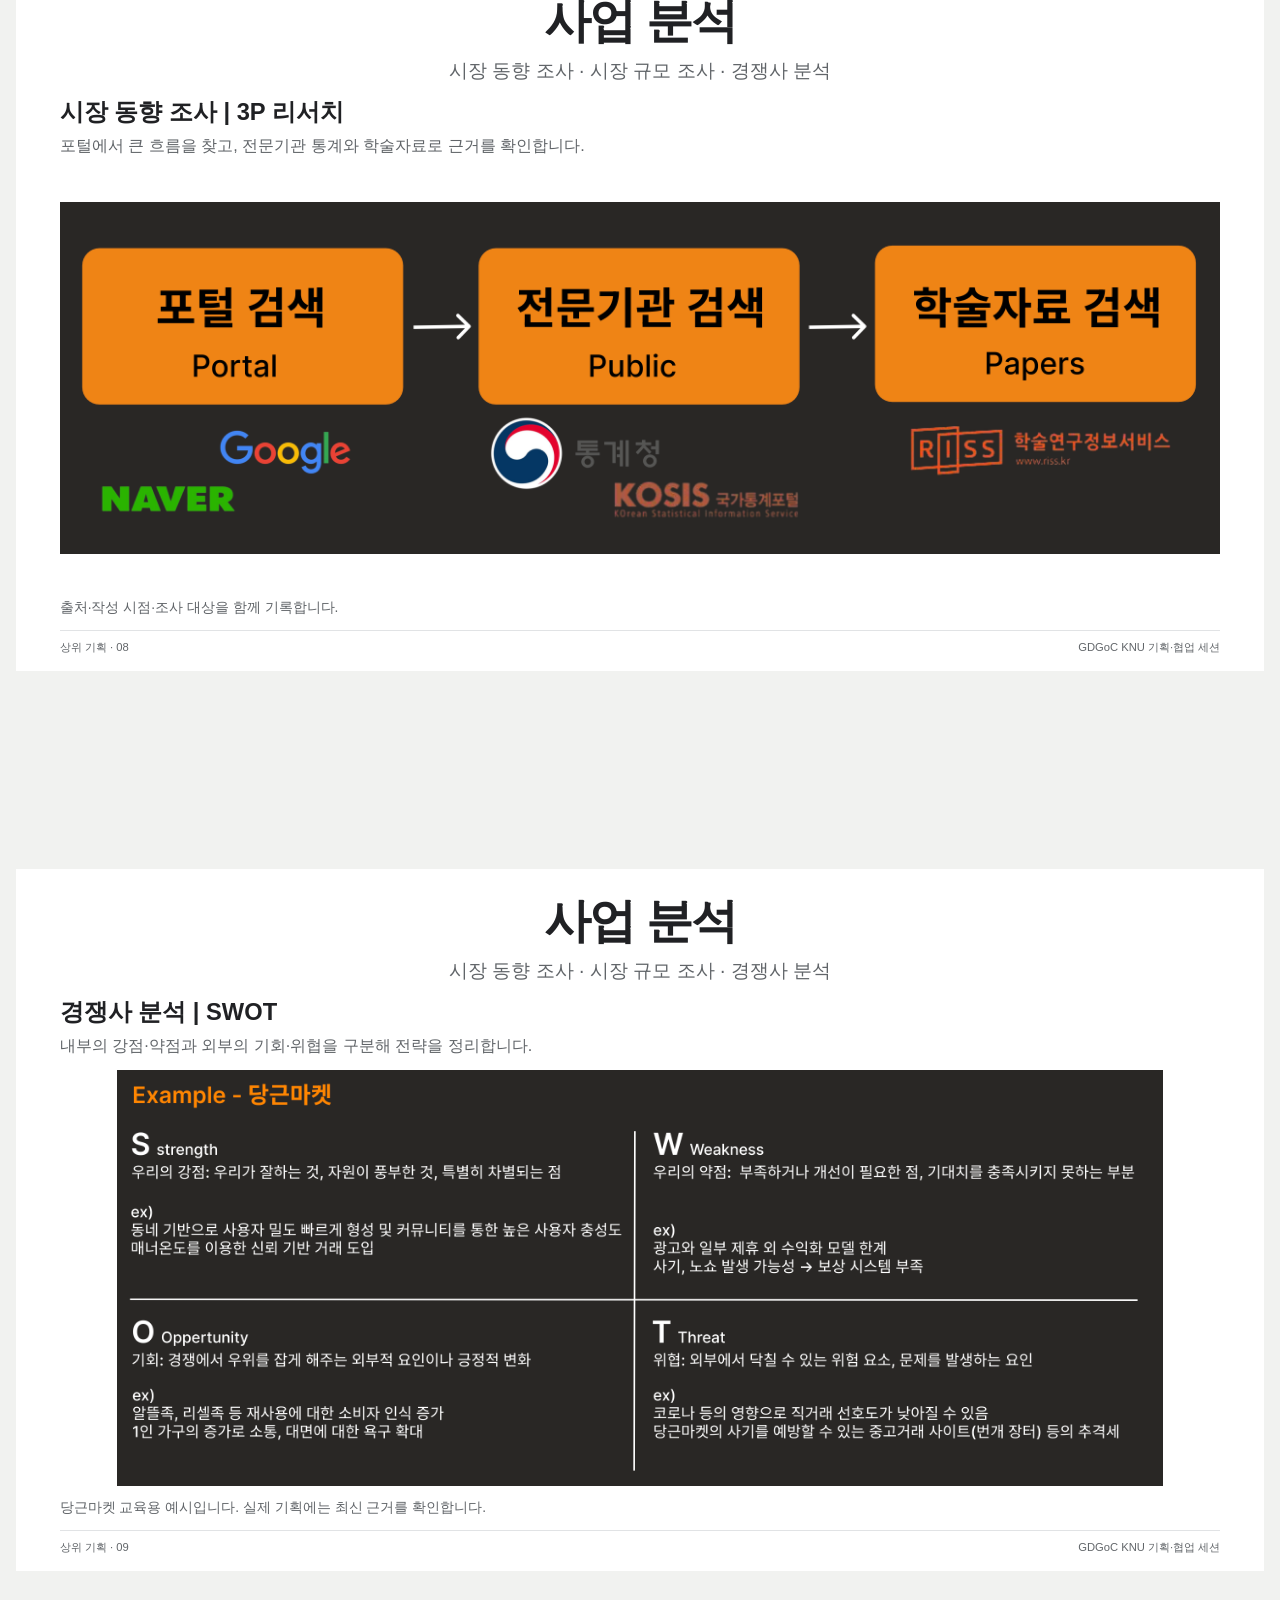
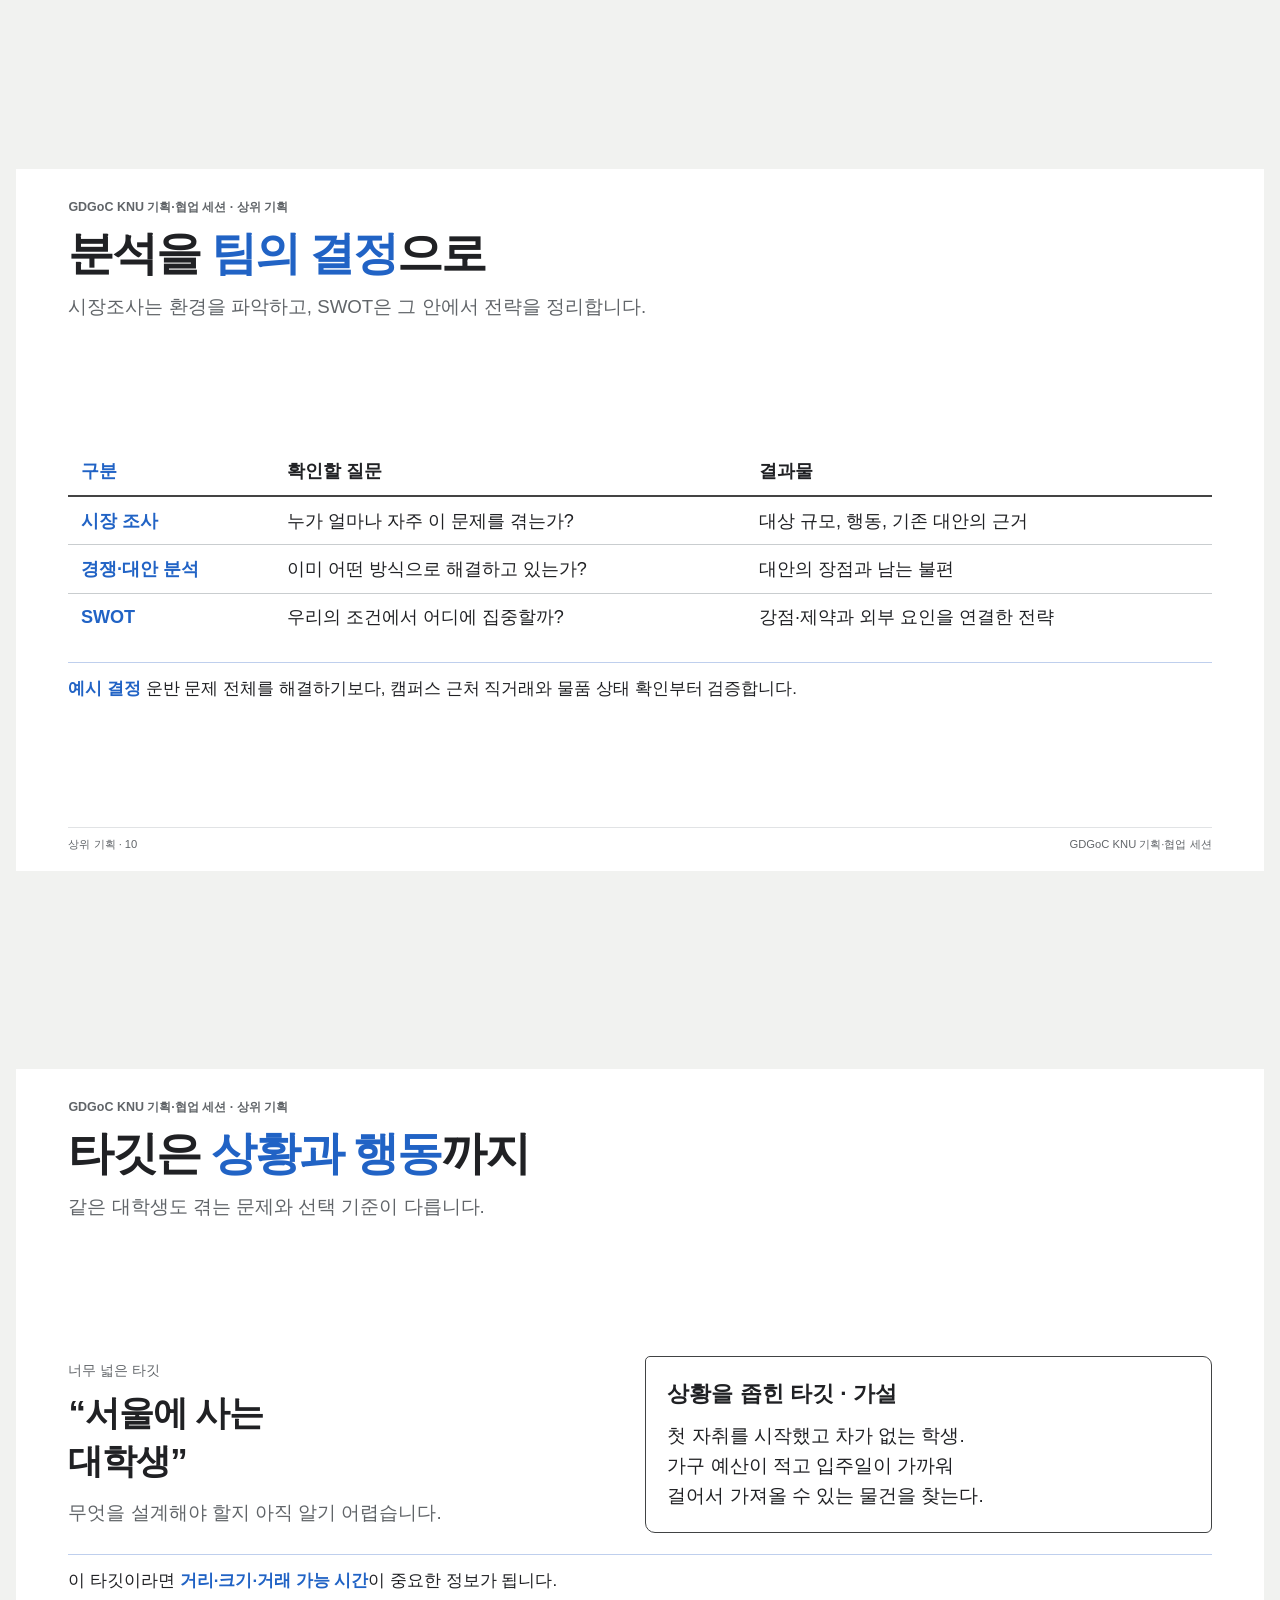
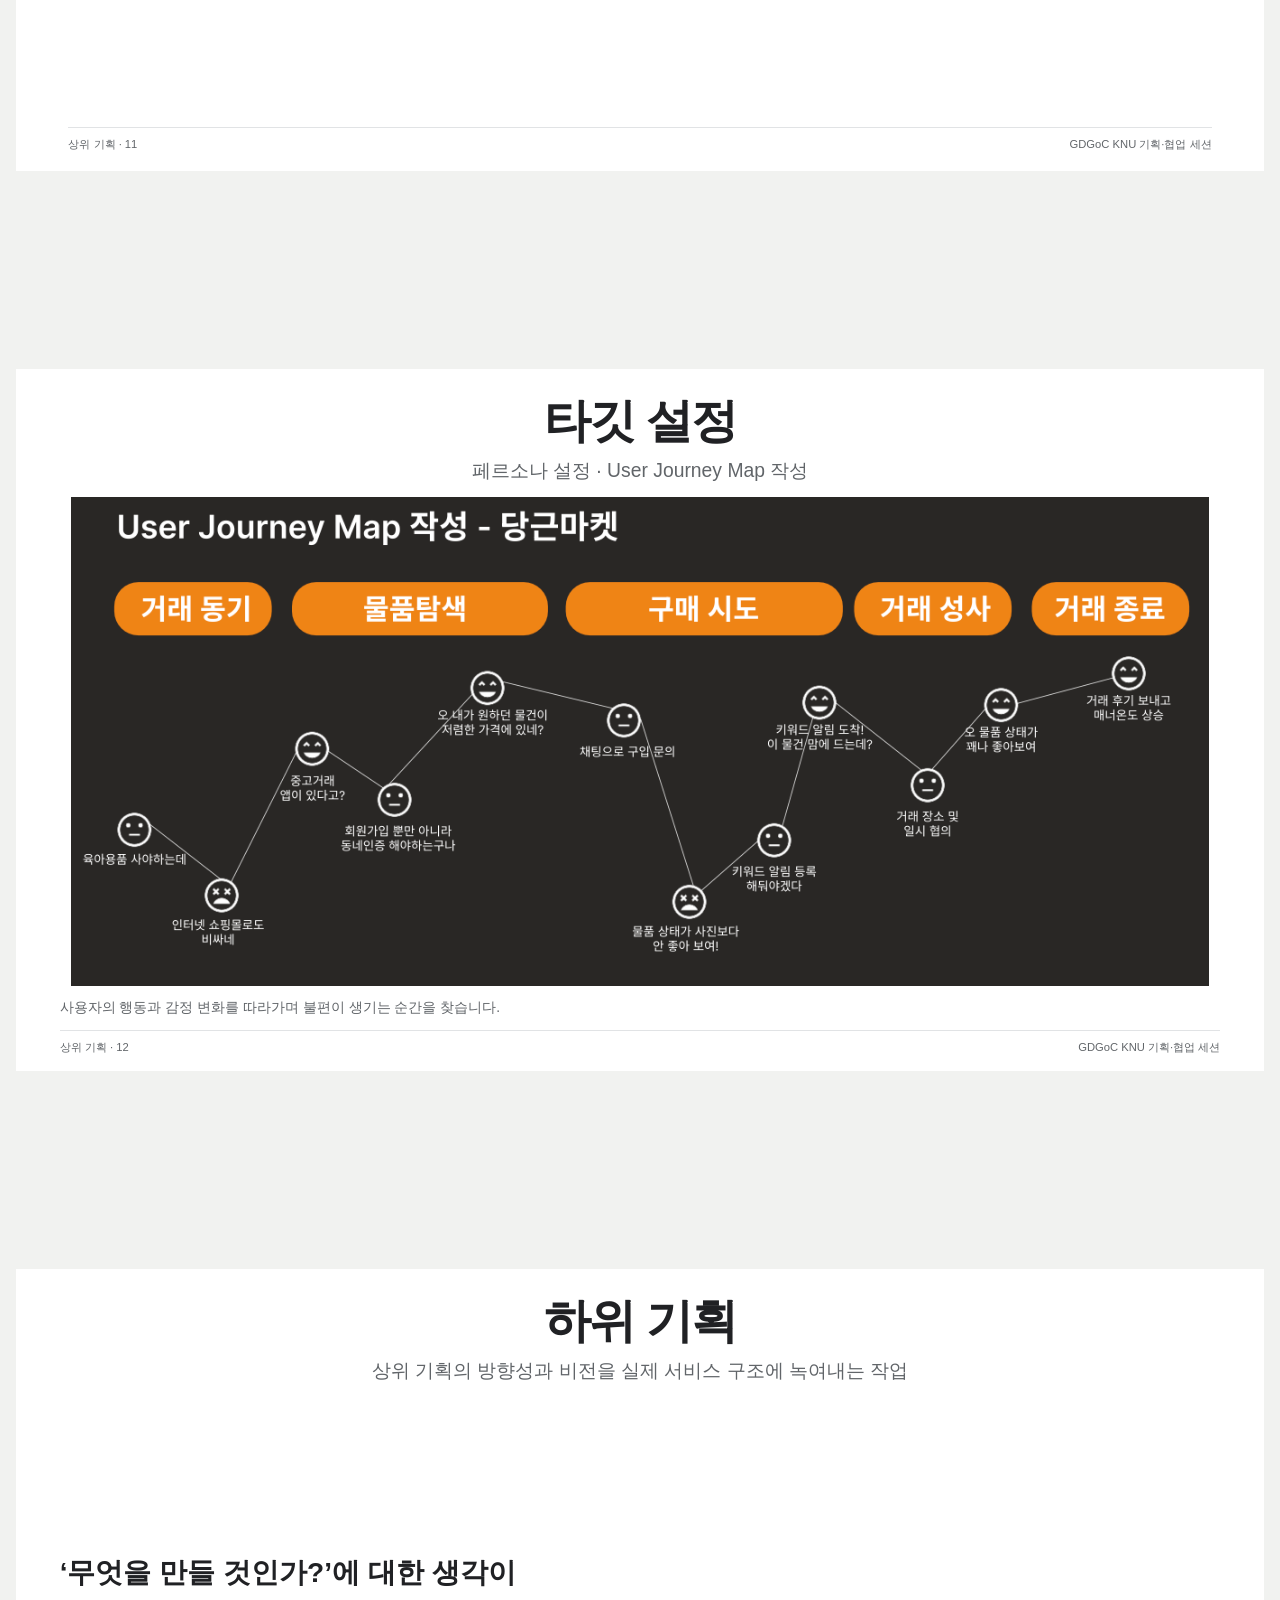
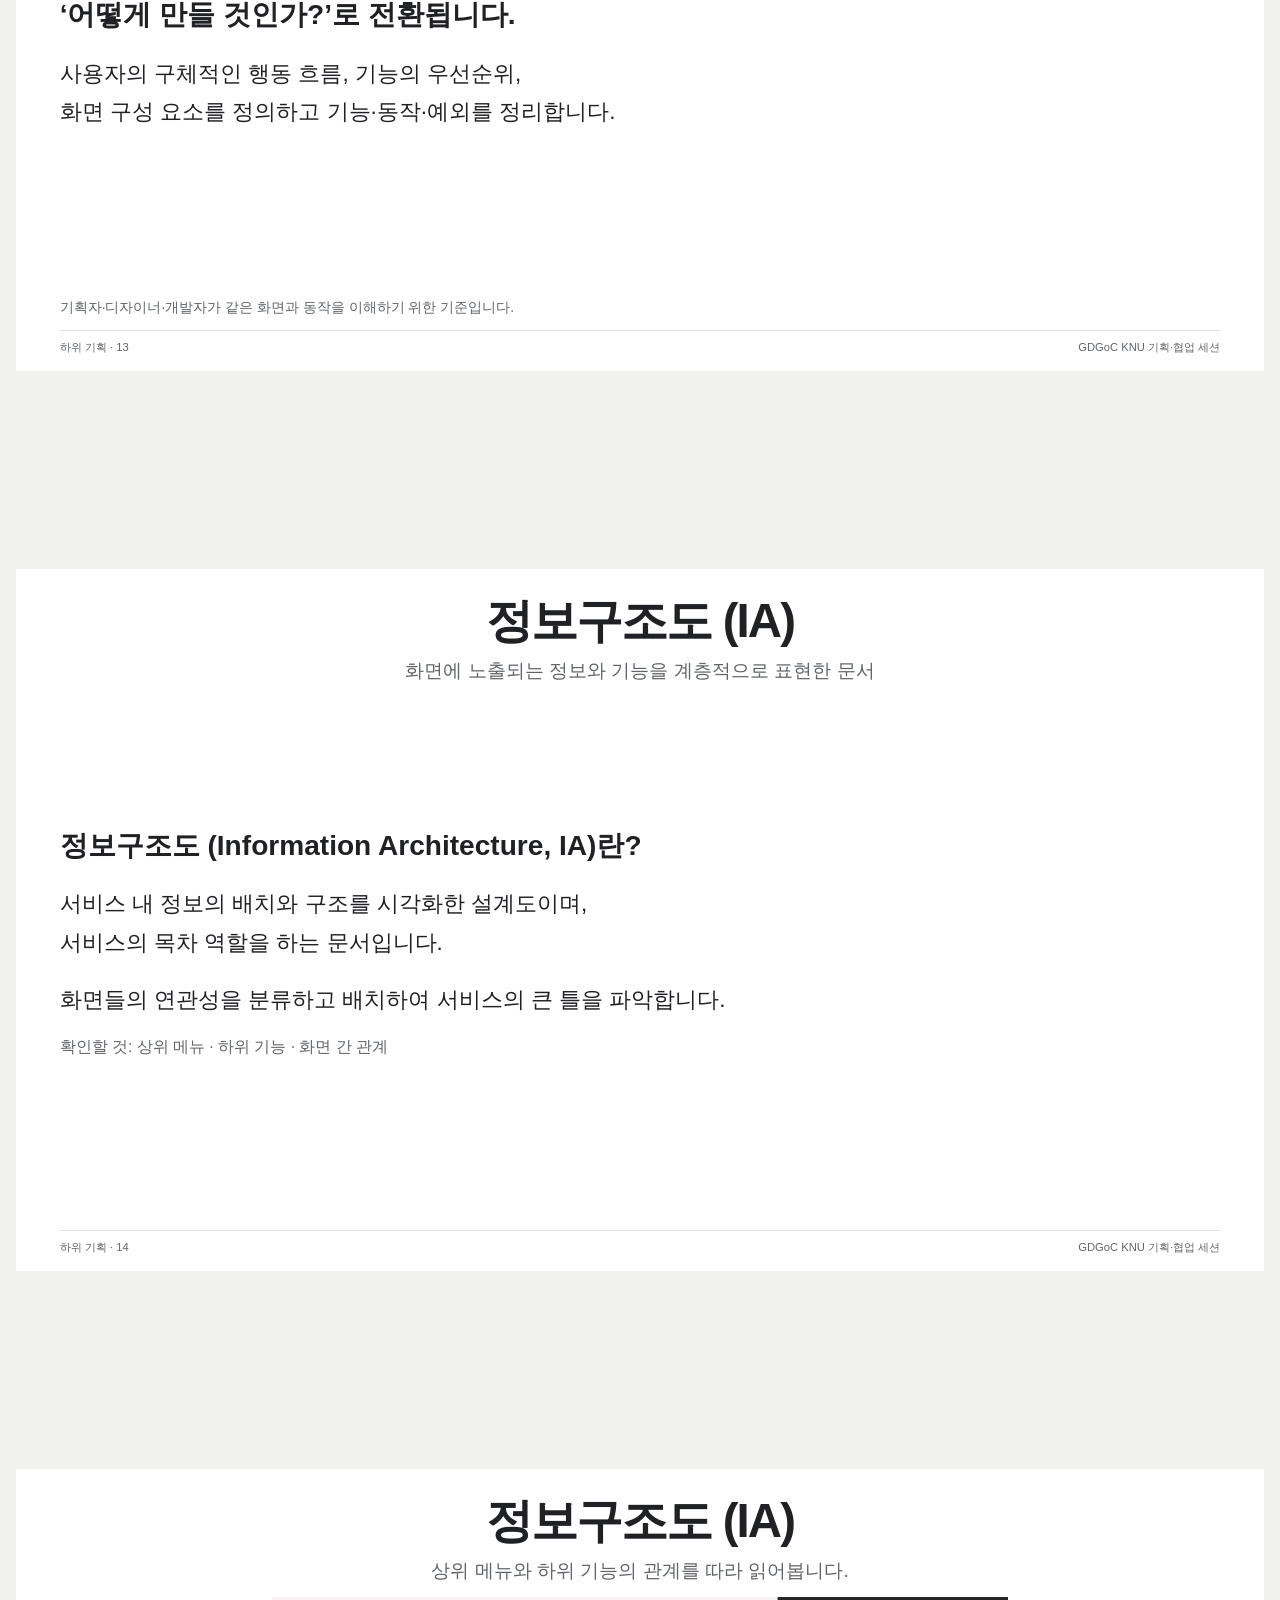
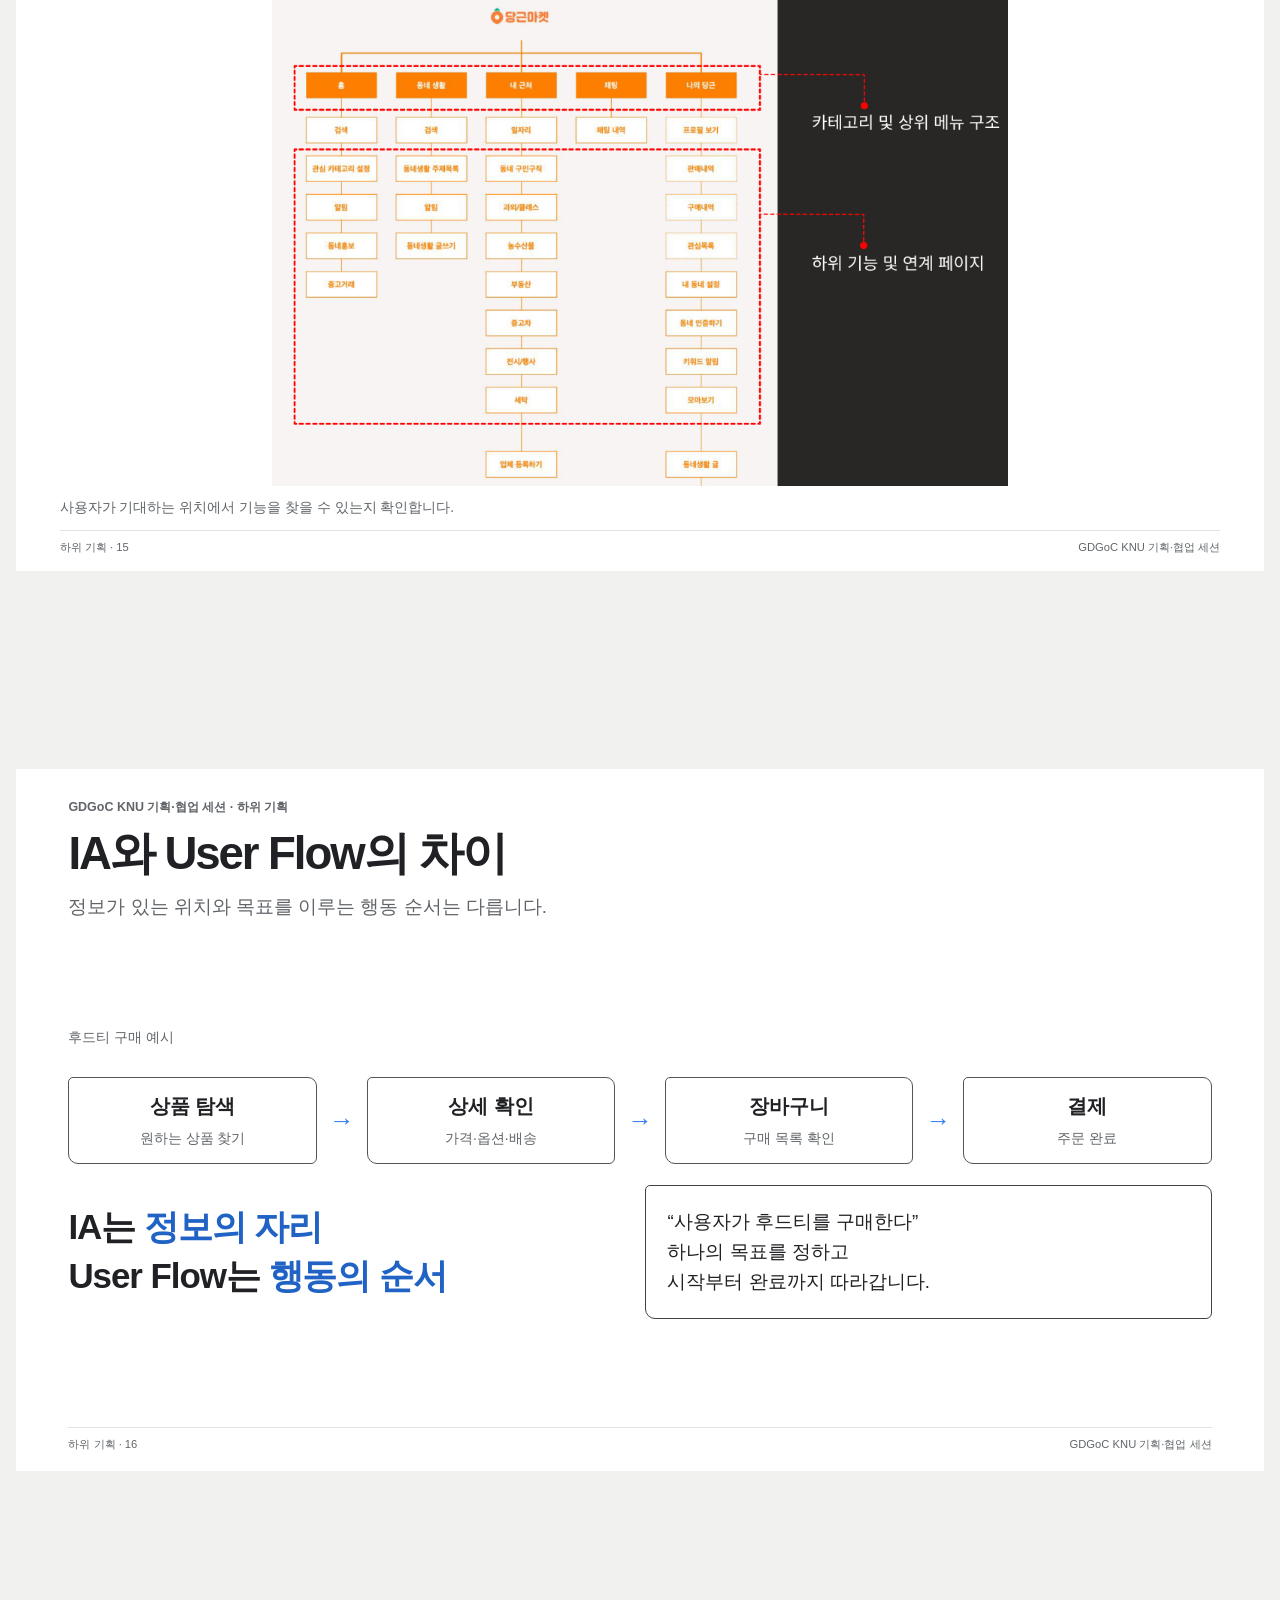
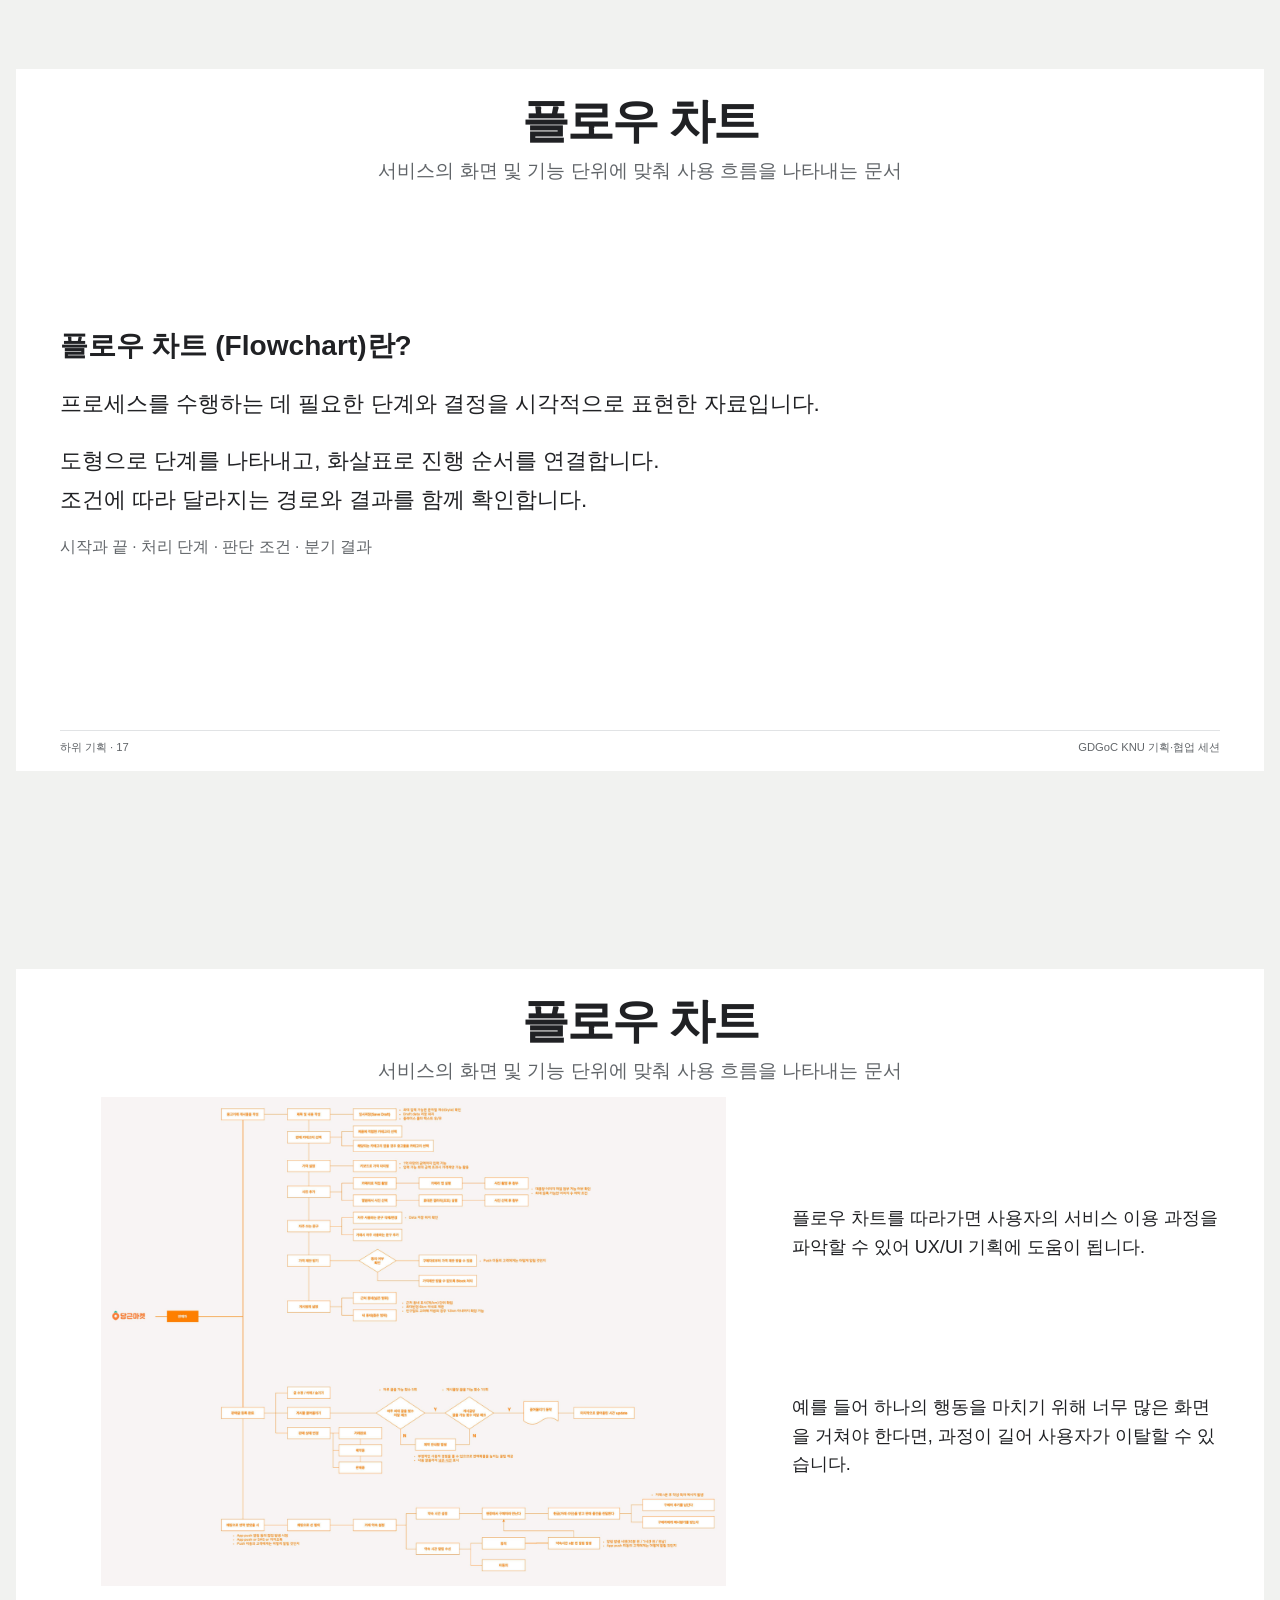
==== commit 33731b94: "발표자료 발표자 노트 기능 제거" ====
--- a/GDGoC-Planning-Collaboration/index.html
+++ b/GDGoC-Planning-Collaboration/index.html
@@ -7,7 +7,7 @@
   <title>같은 말에서 같은 방향으로 · GDGoC KNU</title>
   <meta name="description" content="문제 정의부터 기획 산출물과 AI 협업 규칙까지. 노션 구성과 원본 참고 이미지로 만든 GDGoC KNU 교육 세션.">
   <link rel="stylesheet" href="presentation-notion-2026.css?v=8">
-  <script src="presentation-notion-2026.js?v=8" defer></script>
+  <script src="presentation-notion-2026.js?v=9" defer></script>
 </head>
 <body>
   <a class="skip" href="#deck">발표자료 본문으로</a>
@@ -16,12 +16,10 @@
     <button id="prev" aria-label="이전 슬라이드">←</button>
     <output id="counter" aria-live="polite"></output>
     <button id="overview" aria-label="목차 열기" title="목차 (O)">목차</button>
-    <button id="notes" aria-label="발표자 노트 열기" title="발표자 노트 (N)">노트</button>
     <button id="fullscreen" aria-label="전체 화면" title="전체 화면 (F)">전체화면</button>
     <button id="next" aria-label="다음 슬라이드">→</button>
   </nav>
-  <dialog id="notesDialog" aria-labelledby="notesTitle"><header><h2 id="notesTitle">발표자 노트</h2><button data-close aria-label="닫기">×</button></header><div id="notesBody"></div></dialog>
-  <dialog id="overviewDialog" aria-labelledby="overviewTitle"><header><h2 id="overviewTitle">전체 슬라이드</h2><button data-close aria-label="닫기">×</button></header><div id="overviewGrid"></div><p class="shortcut">← → 이동 · O 목차 · N 노트 · F 전체화면 · Esc 닫기</p></dialog>
+  <dialog id="overviewDialog" aria-labelledby="overviewTitle"><header><h2 id="overviewTitle">전체 슬라이드</h2><button data-close aria-label="닫기">×</button></header><div id="overviewGrid"></div><p class="shortcut">← → 이동 · O 목차 · F 전체화면 · Esc 닫기</p></dialog>
   <dialog id="imageDialog" aria-labelledby="imageTitle"><header><h2 id="imageTitle">참고 이미지</h2><div class="image-actions"><button id="zoomSize" aria-pressed="false">원본 크기</button><a id="imageOriginal" target="_blank" rel="noopener">이미지만 열기 ↗</a><button data-close aria-label="확대 이미지 닫기">×</button></div></header><div id="imageViewport"><img id="zoomImage" alt=""></div><p>세부 글씨는 ‘원본 크기’로 전환한 뒤 가로·세로로 스크롤해 확인하세요.</p></dialog>
   <noscript>이 발표자료의 탐색에는 JavaScript가 필요합니다.</noscript>
 </body>
--- a/GDGoC-Planning-Collaboration/presentation-notion-2026.css
+++ b/GDGoC-Planning-Collaboration/presentation-notion-2026.css
@@ -104,8 +104,6 @@
 dialog header{position:sticky;top:0;background:#fff;display:flex;align-items:center;justify-content:space-between;gap:20px;padding:16px 20px;border-bottom:1px solid var(--line);z-index:1}
 dialog h2{font-size:21px;line-height:1.4}
 dialog button[data-close]{font-size:28px;background:none;border:0;min-width:44px;min-height:44px;padding:0}
-#notesBody{padding:24px;font-size:18px;line-height:1.8;white-space:pre-wrap}
-#notesBody a{color:#2163c5}
 #overviewGrid{padding:20px;display:grid;grid-template-columns:repeat(3,minmax(0,1fr));gap:10px}
 #overviewGrid button{border:1px solid var(--line);background:#fff;text-align:left;padding:14px;line-height:1.45;border-radius:4px}
 #overviewGrid button[aria-current=true]{border:2px solid var(--blue);background:var(--soft)}
